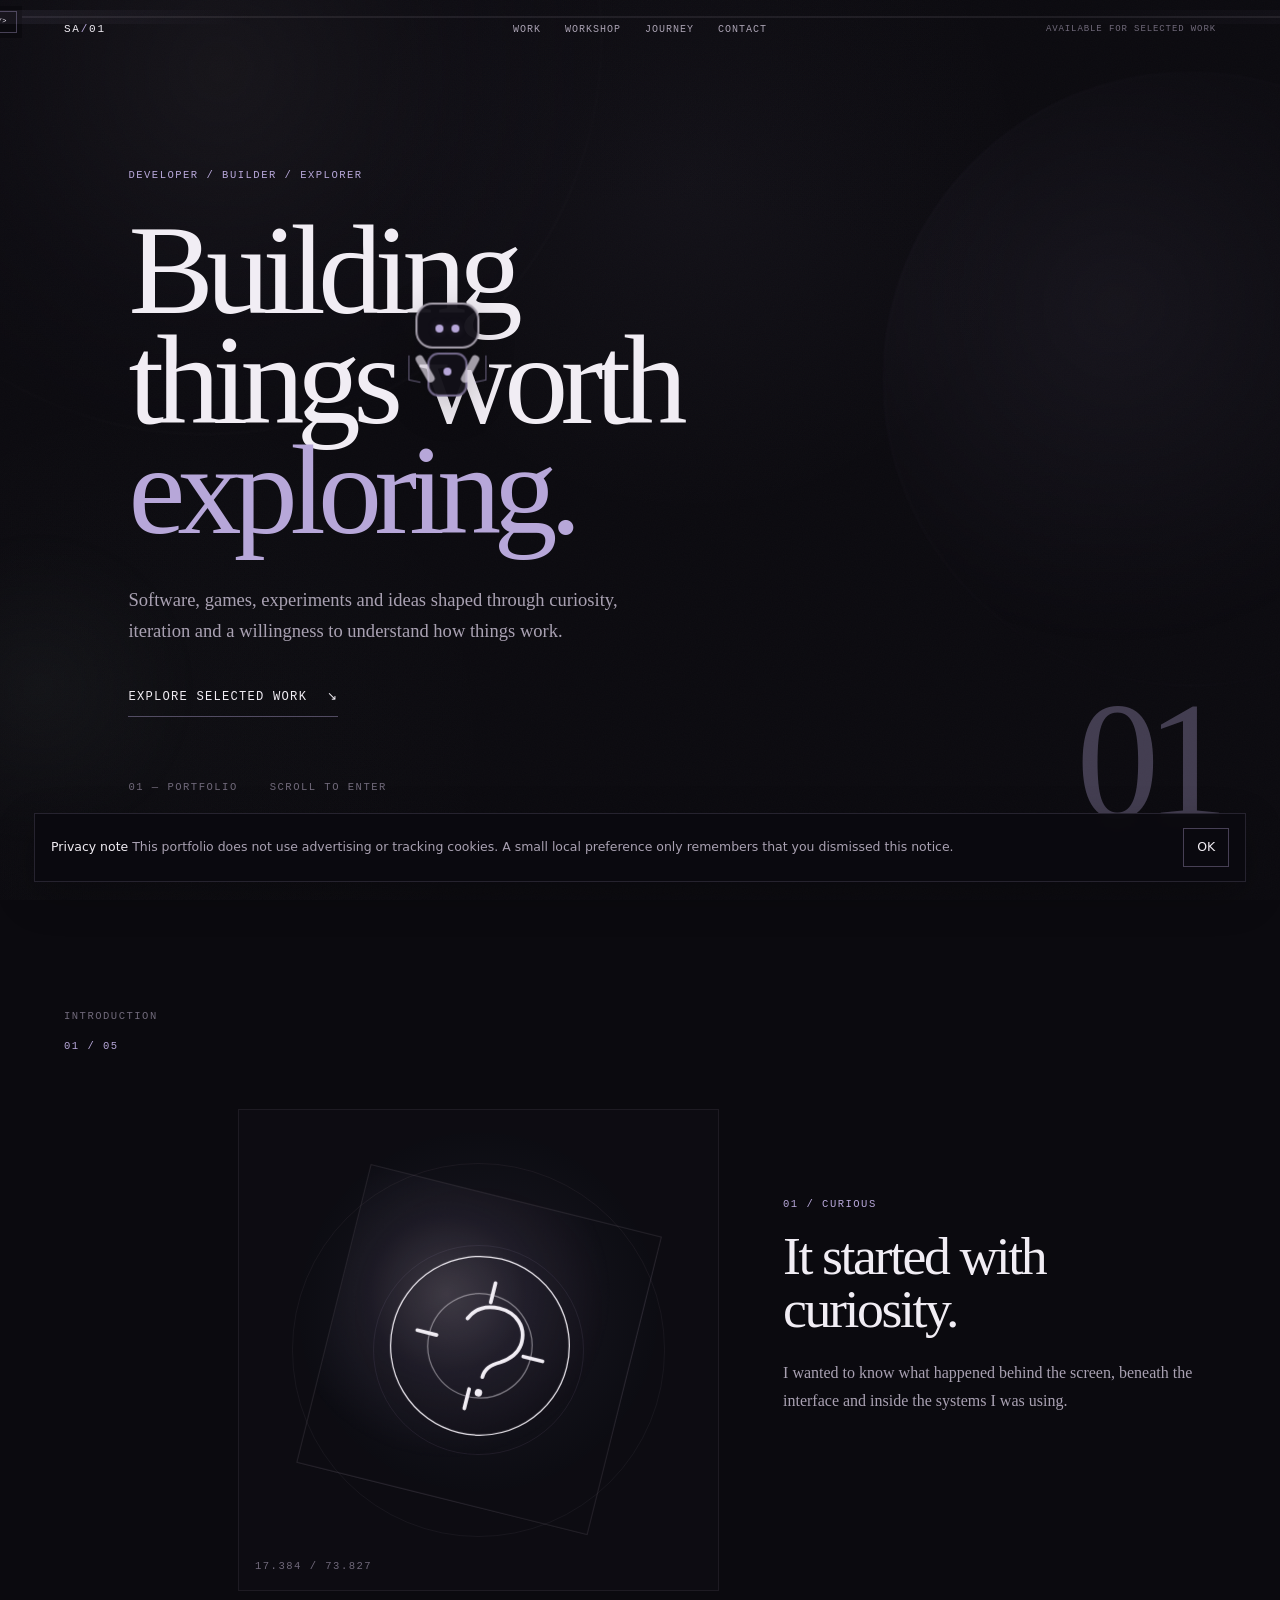
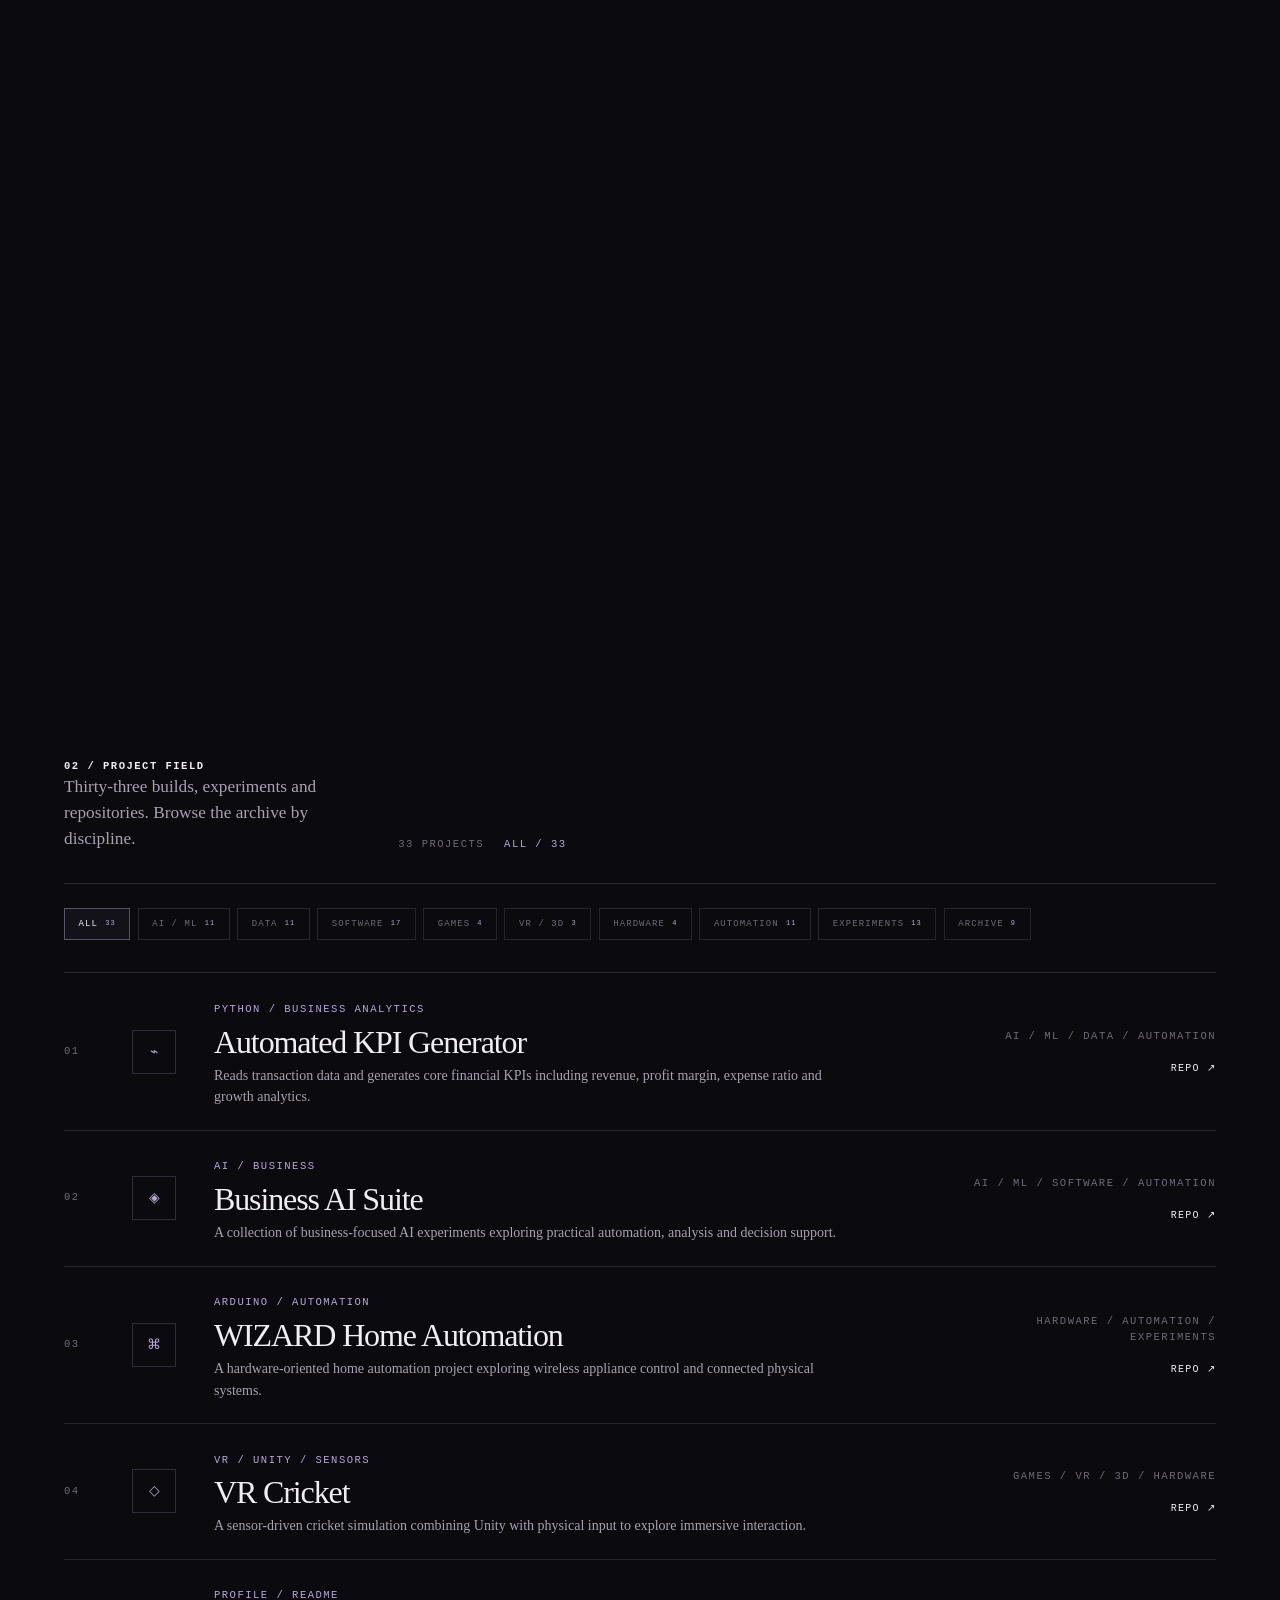
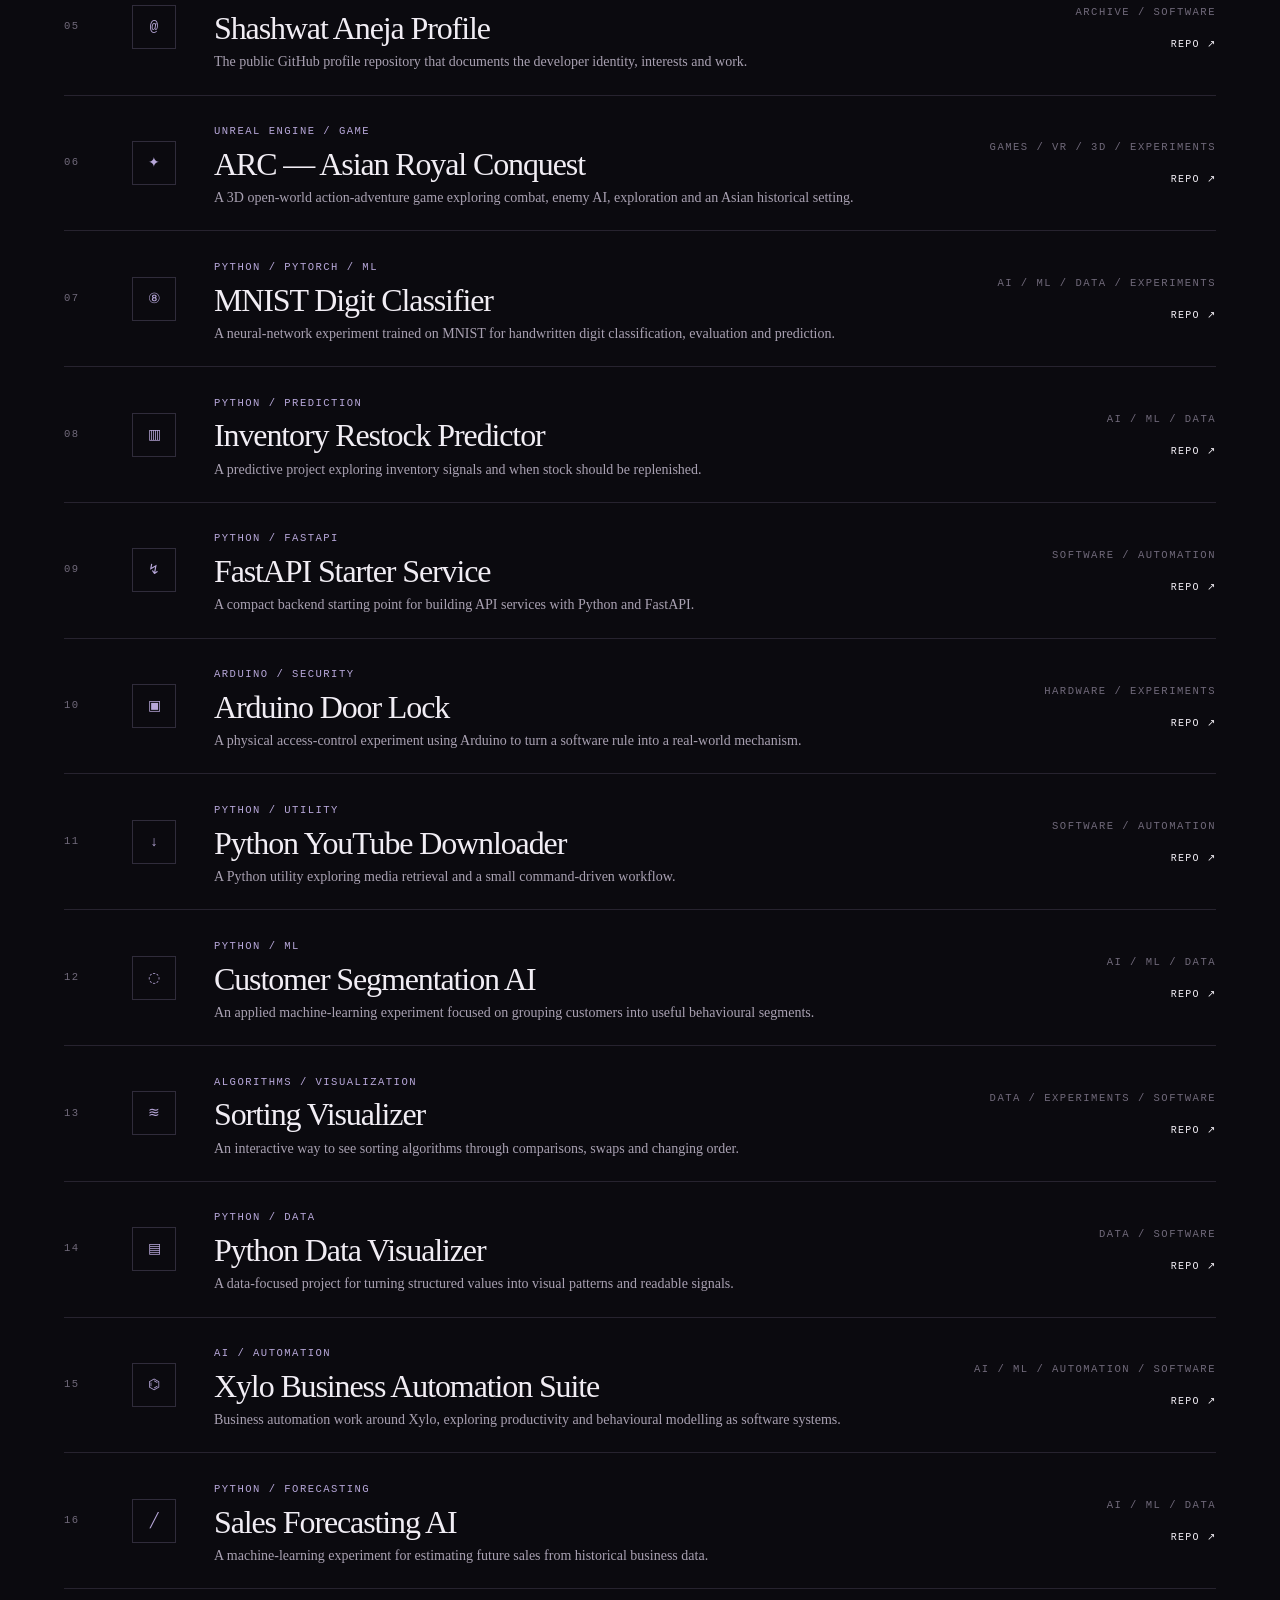
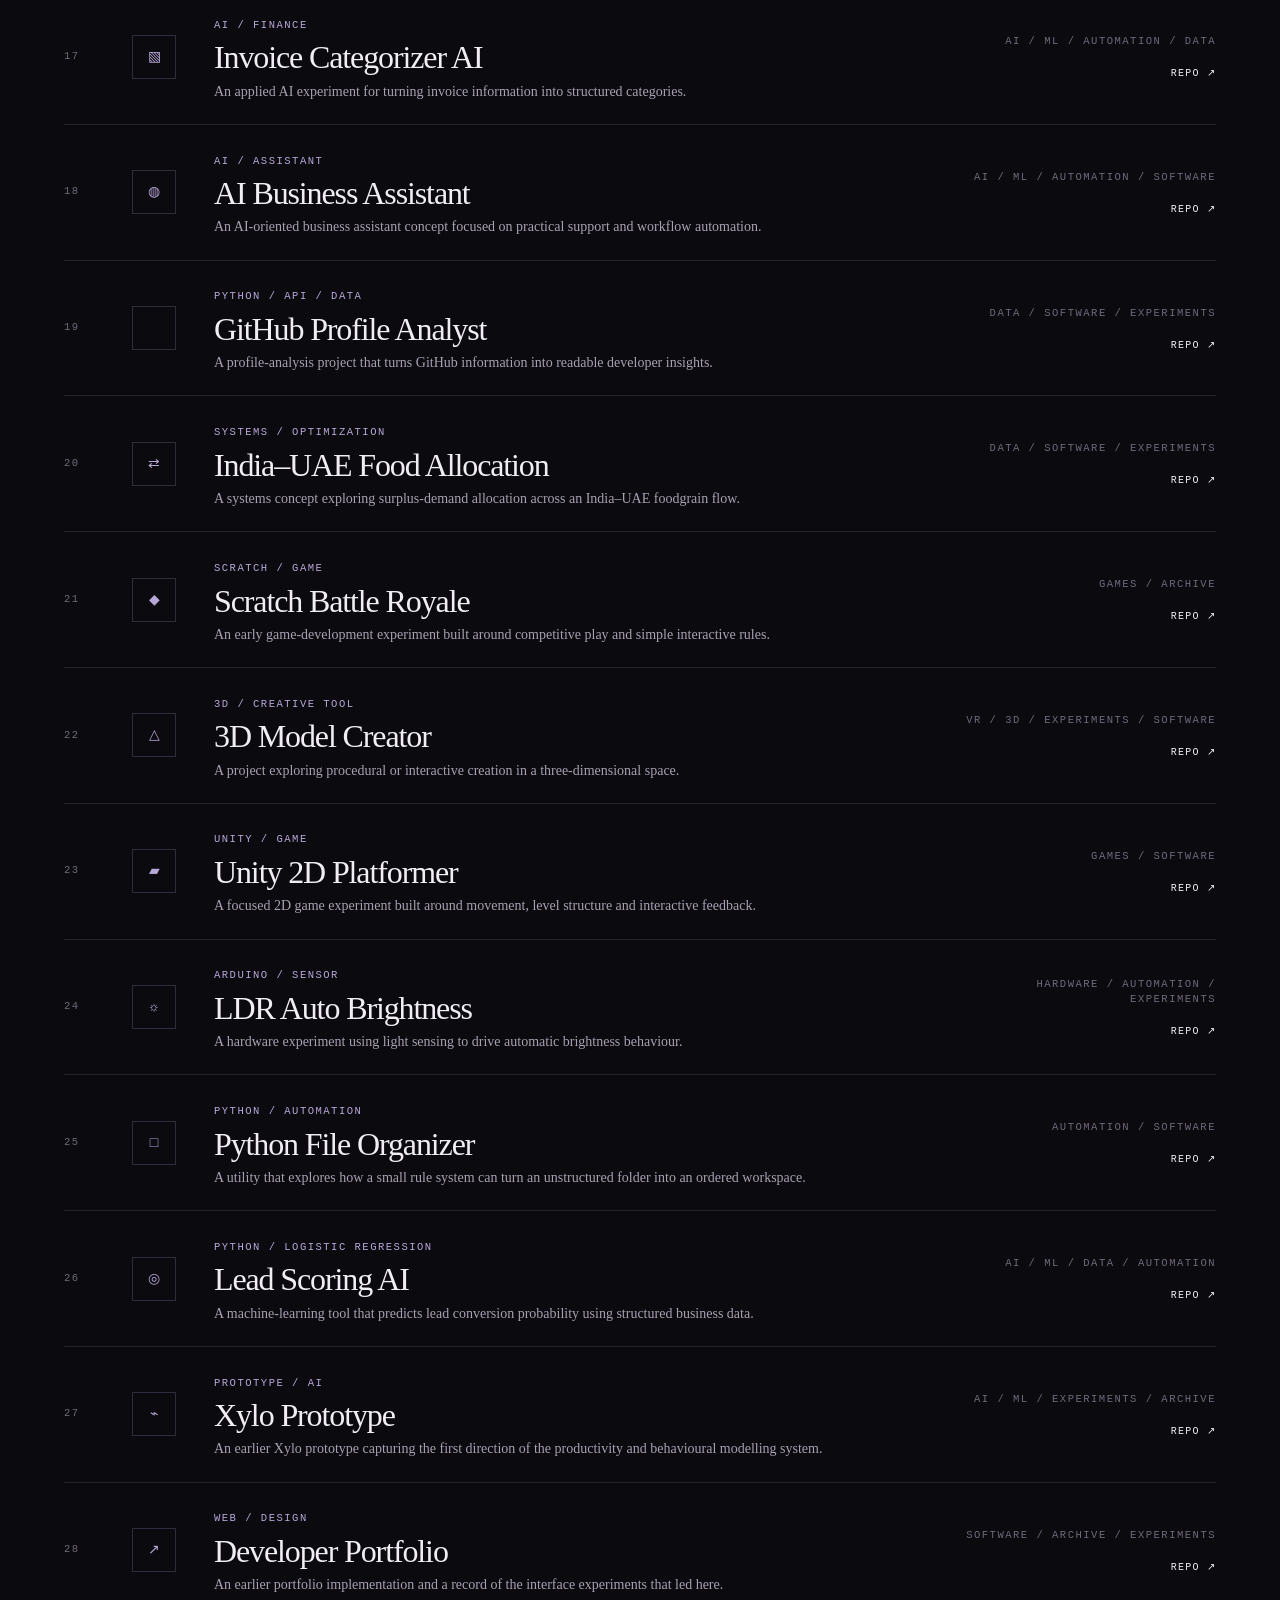
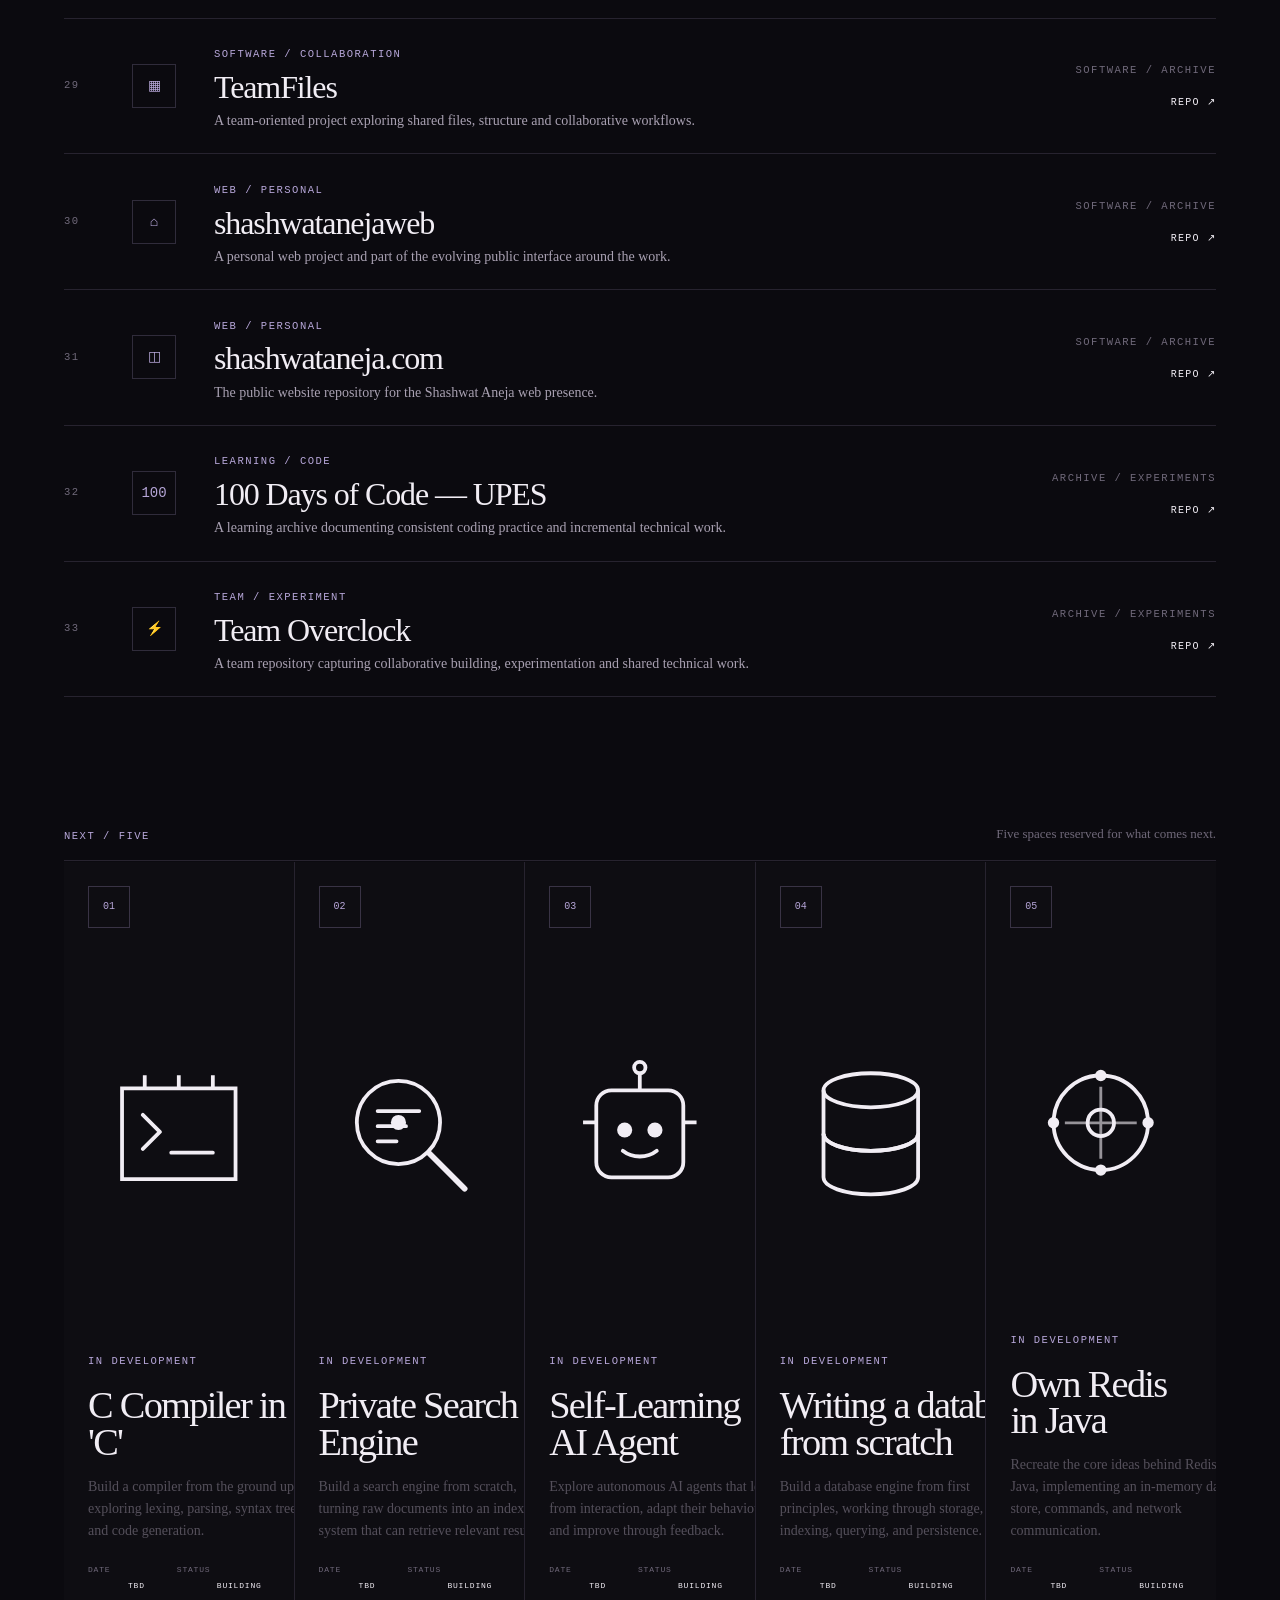
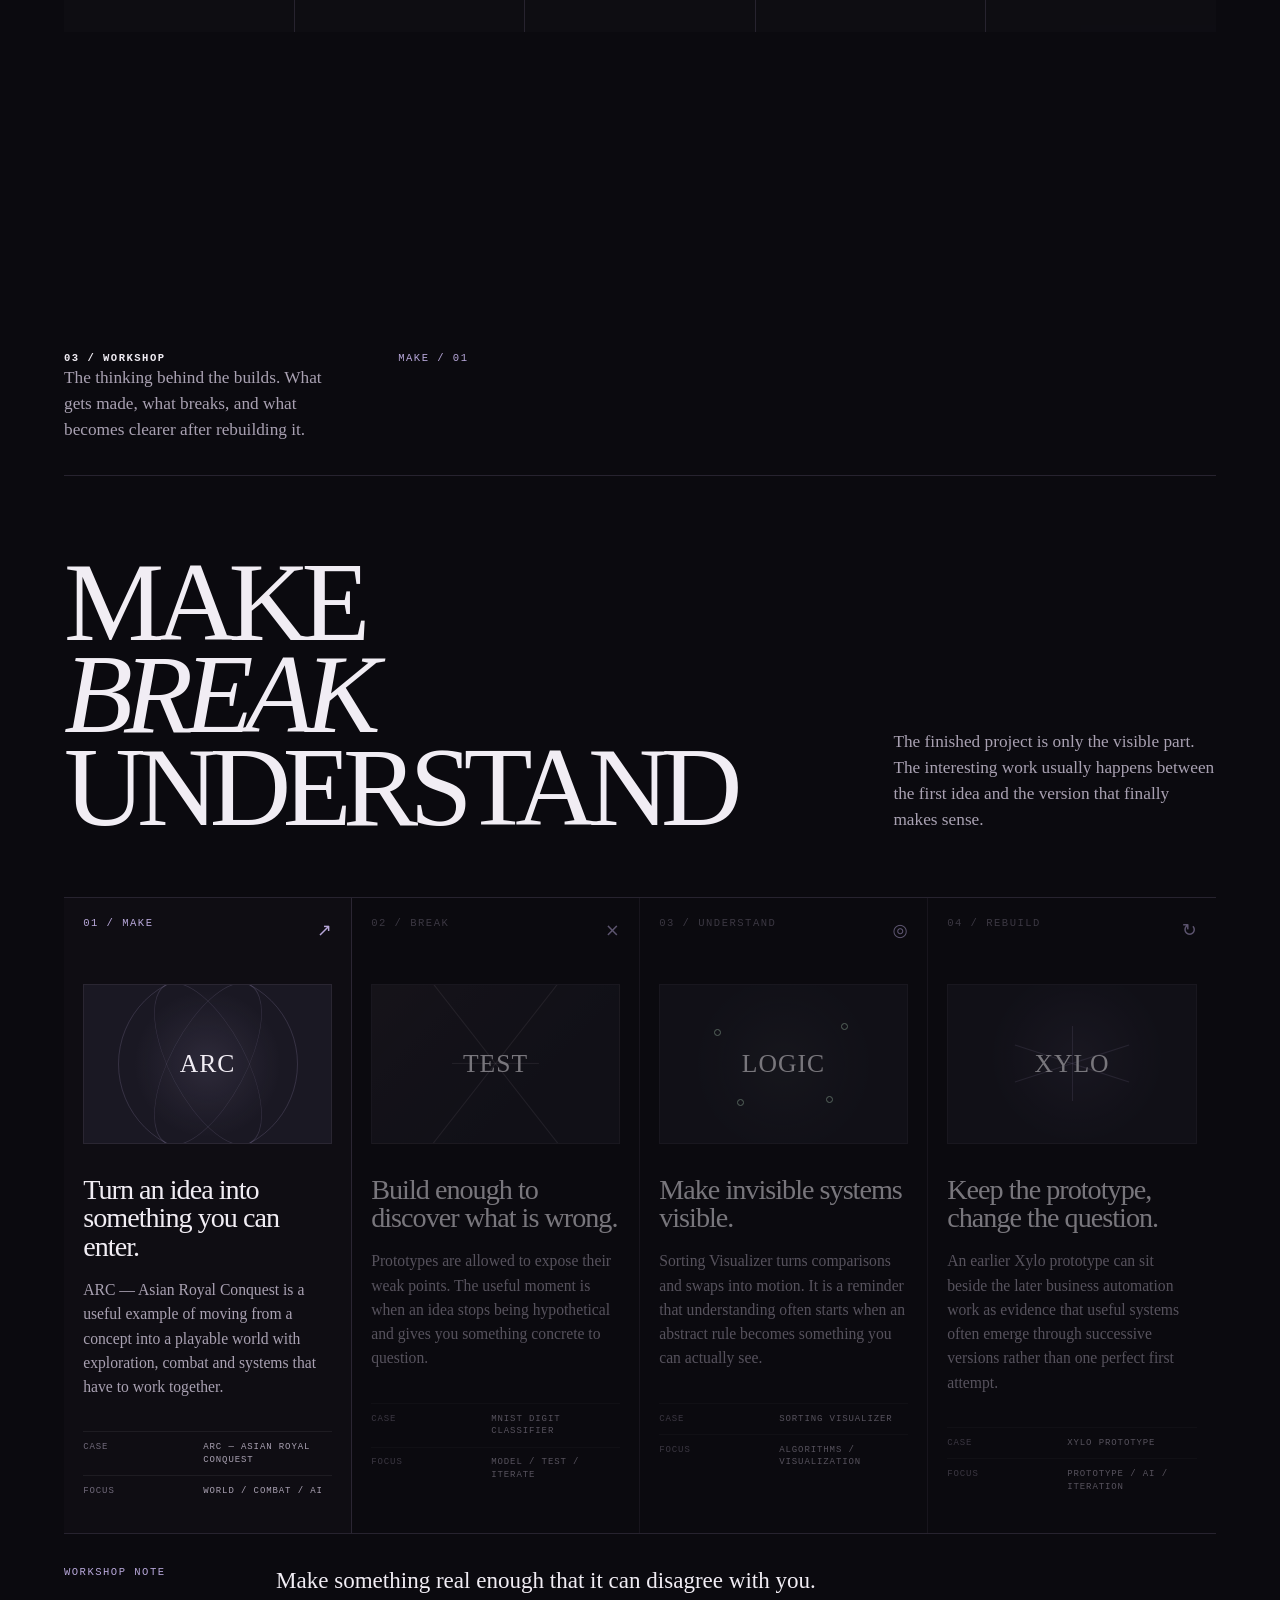
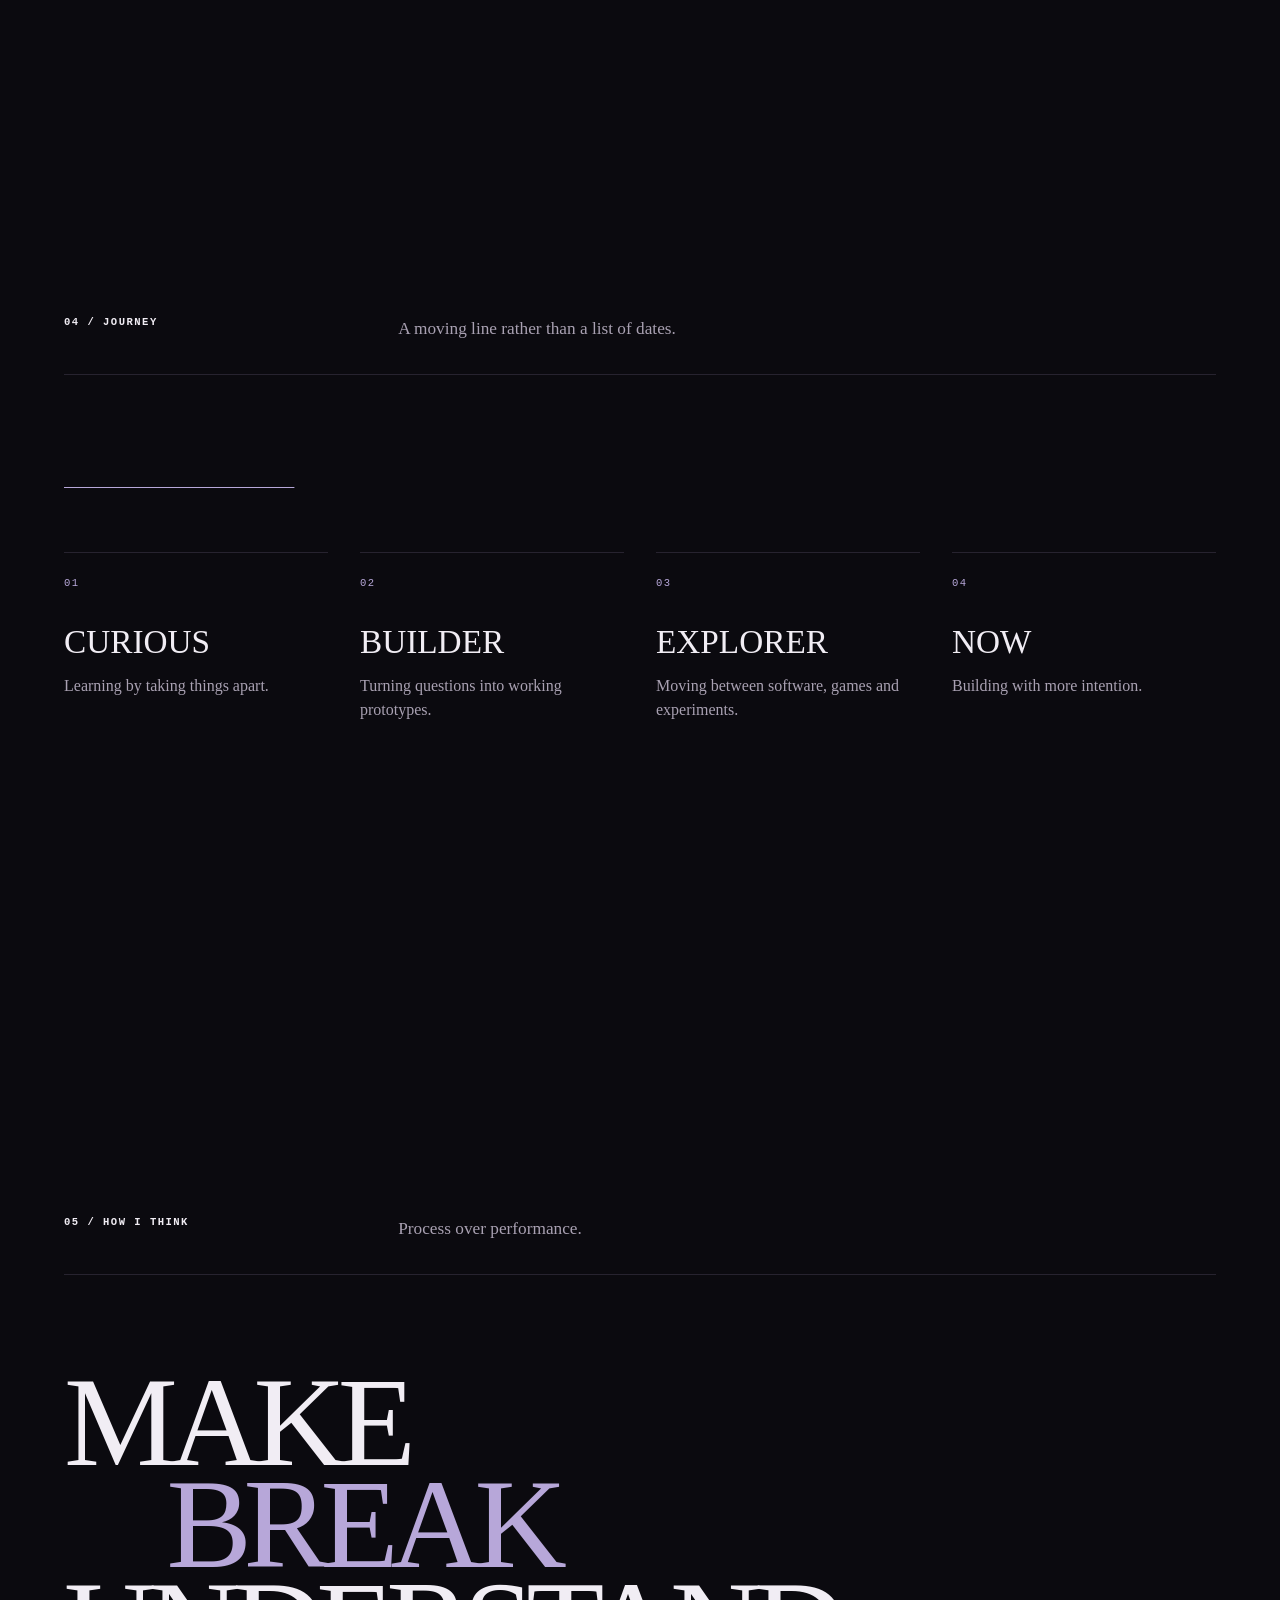
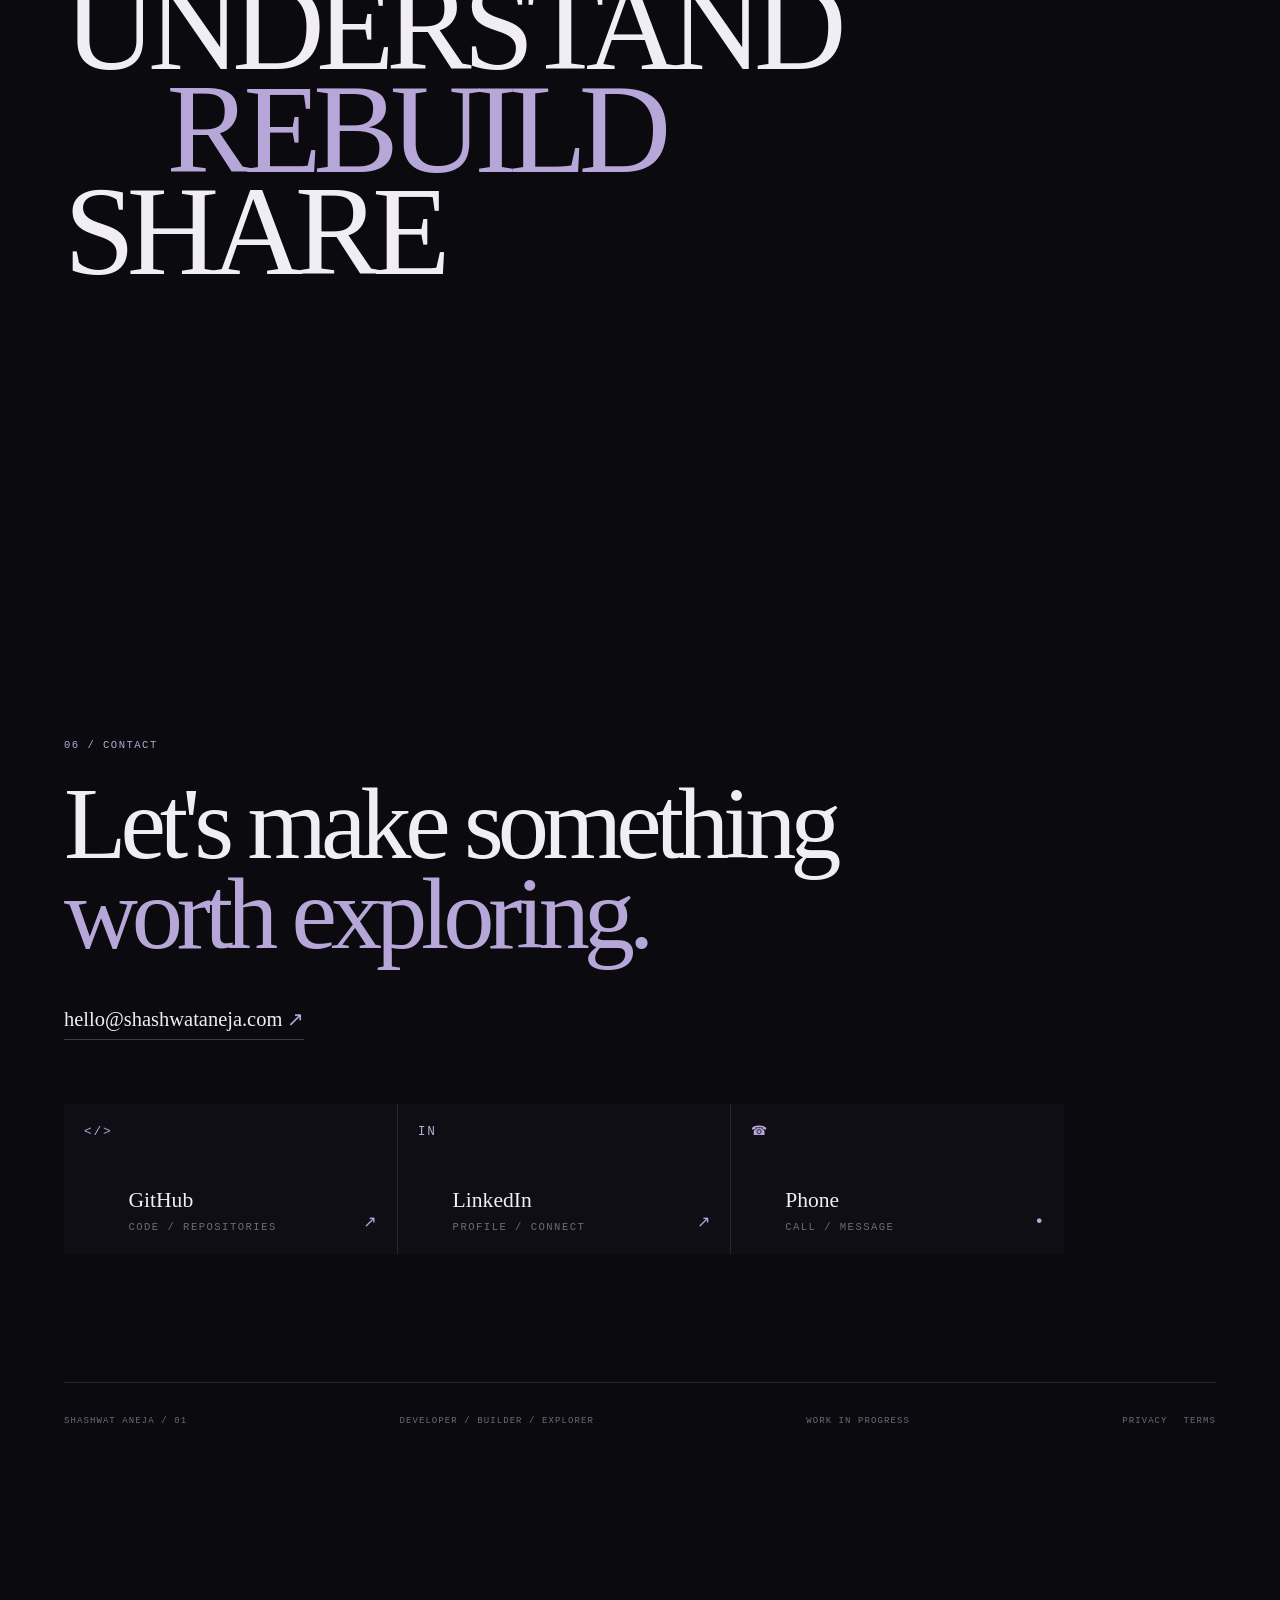
==== index.html @ 20c8b78c "Fix formatting in project preview section" ====
<!doctype html>
<html lang="en">
<head>
  <meta charset="utf-8">
  <meta name="viewport" content="width=device-width, initial-scale=1">
  <meta name="description" content="Shashwat Aneja is a developer, programmer and game developer building software, games, experiments and ideas shaped through curiosity, iteration and exploration.">
  <meta name="author" content="Shashwat Aneja">
  <meta name="robots" content="index,follow,max-image-preview:large,max-snippet:-1,max-video-preview:-1">
  <meta name="theme-color" content="#0B0A0F">
  <meta name="color-scheme" content="dark">
  <link rel="canonical" href="https://shashwataneja.com/">
  <meta property="og:type" content="website">
  <meta property="og:site_name" content="Shashwat Aneja">
  <meta property="og:title" content="Shashwat Aneja | Developer, Programmer &amp; Game Developer">
  <meta property="og:description" content="Shashwat Aneja is a developer, programmer and game developer building software, games, experiments and ideas shaped through curiosity, iteration and exploration.">
  <meta property="og:url" content="https://shashwataneja.com/">
  <meta property="og:image" content="https://shashwataneja.com/assets/og/shashwat-aneja-portfolio.png">
  <meta property="og:image:alt" content="Shashwat Aneja portfolio">
  <meta name="twitter:card" content="summary_large_image">
  <meta name="twitter:title" content="Shashwat Aneja | Developer, Programmer &amp; Game Developer">
  <meta name="twitter:description" content="Shashwat Aneja is a developer, programmer and game developer building software, games, experiments and ideas shaped through curiosity, iteration and exploration.">
  <meta name="twitter:image" content="https://shashwataneja.com/assets/og/shashwat-aneja-portfolio.png">
  <title>Shashwat Aneja | Developer, Programmer &amp; Game Developer</title>
  <link rel="icon" href="assets/icons/favicon.svg" type="image/svg+xml">
  <link rel="icon" href="assets/icons/favicon-32.png" sizes="32x32" type="image/png">
  <link rel="manifest" href="assets/icons/site.webmanifest">
  <link rel="apple-touch-icon" href="assets/icons/apple-touch-icon.png">
  <link rel="me" href="https://github.com/Shashwat-Aneja">
  <script type="application/ld+json">
  {
    "@context":"https://schema.org",
    "@graph":[
      {
        "@type":"Person",
        "@id":"https://shashwataneja.com/#person",
        "name":"Shashwat Aneja",
        "url":"https://shashwataneja.com/",
        "jobTitle":"Developer / Programmer / Game Developer",
        "description":"Developer, programmer and game developer building software, games, experiments and ideas shaped through curiosity, iteration and exploration.",
        "sameAs":["https://github.com/Shashwat-Aneja"],
        "knowsAbout":["software development","programming","game development"]
      },
      {
        "@type":"WebSite",
        "@id":"https://shashwataneja.com/#website",
        "url":"https://shashwataneja.com/",
        "name":"Shashwat Aneja",
        "description":"Personal portfolio of Shashwat Aneja, developer, programmer and game developer.",
        "publisher":{"@id":"https://shashwataneja.com/#person"}
      },
      {
        "@type":"ProfilePage",
        "@id":"https://shashwataneja.com/#profile",
        "url":"https://shashwataneja.com/",
        "name":"Shashwat Aneja | Developer, Programmer & Game Developer",
        "isPartOf":{"@id":"https://shashwataneja.com/#website"},
        "mainEntity":{"@id":"https://shashwataneja.com/#person"}
      }
    ]
  }
  </script>
  <link rel="stylesheet" href="css/variables.css">
  <link rel="stylesheet" href="css/reset.css">
  <link rel="stylesheet" href="css/global.css">
  <link rel="stylesheet" href="css/navigation.css">
  <link rel="stylesheet" href="css/hero.css">
  <link rel="stylesheet" href="css/introduction.css">
  <link rel="stylesheet" href="css/work.css">
  <link rel="stylesheet" href="css/workshop.css">
  <link rel="stylesheet" href="css/responsive.css">
</head>
<body>
<a class="skip-link" href="#main-content">Skip to main content</a>
<div class="site-loader" data-site-loader role="status" aria-live="polite"><span class="site-loader__mark mono">SA / 01</span><span class="site-loader__text mono">ENTERING</span></div>
<div class="privacy-notice" data-privacy-notice role="dialog" aria-label="Privacy notice"><span><strong>Privacy note</strong> This portfolio does not use advertising or tracking cookies. A small local preference only remembers that you dismissed this notice.</span><button type="button" data-privacy-dismiss aria-label="Dismiss privacy notice">OK</button></div>
<script>
  (() => {
    const p = new URLSearchParams(location.search).get("capture");
    if (p !== null) {
      window.addEventListener("load", () => {
        setTimeout(() => window.scrollTo(0, document.documentElement.scrollHeight * Number(p)), 250);
      }, { once: true });
    }
  })();
</script>
  <div class="site-environment" aria-hidden="true">
    <div class="environment-field environment-field--one"></div>
    <div class="environment-field environment-field--two"></div>
    <div class="environment-field environment-field--three"></div>
    <div class="environment-vignette"></div>
    <div class="grain"></div>
  </div>

  <header class="site-nav" data-nav>
    <a class="wordmark" href="#top" aria-label="Shashwat Aneja home">SA<span>/</span>01</a>
    <nav aria-label="Primary">
      <a href="#work">Work</a>
      <a href="#workshop">Workshop</a>
      <a href="#journey">Journey</a>
      <a href="#contact">Contact</a>
    </nav>
    <span class="nav-status">Available for selected work</span>
  </header>

  <a class="mobile-sticky-cta" href="#work">Explore work <span aria-hidden="true">↘</span></a>
  <div class="scroll-codebar" data-scroll-codebar role="progressbar" aria-label="Page progress" aria-valuemin="0" aria-valuemax="100" aria-valuenow="0"><div class="scroll-codebar__track"><span class="scroll-codebar__fill"></span><span class="scroll-codebar__code mono">&lt;/&gt;</span></div></div>
  <div class="custom-cursor" data-cursor aria-hidden="true"><span></span><small class="mono">EXPLORE</small></div>
  <div class="guide-robot" data-guide-robot aria-hidden="true">
  <div class="guide-robot__antenna"></div>
  <div class="guide-robot__head"><span class="guide-robot__eye"></span><span class="guide-robot__eye"></span></div>
  <div class="guide-robot__neck"></div>
  <div class="guide-robot__body"><span class="guide-robot__panel"></span><span class="guide-robot__indicator"></span></div>
  <div class="guide-robot__arm guide-robot__arm--left"></div><div class="guide-robot__arm guide-robot__arm--right"></div>
  <div class="guide-robot__hand guide-robot__hand--left"></div><div class="guide-robot__hand guide-robot__hand--right"></div>
  <div class="guide-robot__leg guide-robot__leg--left"></div><div class="guide-robot__leg guide-robot__leg--right"></div>
  <div class="guide-robot__foot guide-robot__foot--left"></div><div class="guide-robot__foot guide-robot__foot--right"></div>
  <div class="guide-robot__signal"></div><span class="guide-robot__label mono" data-guide-label>FOLLOWING</span>
</div>
  <main id="main-content" tabindex="-1">
    <section class="hero" data-scroll-section>
      <div class="hero-inner">
        <div class="hero-kicker mono">DEVELOPER / BUILDER / EXPLORER</div>
        <h1 class="hero-title">
          <span>Building</span>
          <span>things worth</span>
          <span class="hero-title-accent">exploring.</span>
        </h1>
        <p class="hero-copy">
          Software, games, experiments and ideas shaped through curiosity,
          iteration and a willingness to understand how things work.
        </p>
        <a class="hero-cta" href="#work"><span>Explore selected work</span><span aria-hidden="true">↘</span></a>
        <div class="hero-meta mono">
          <span>01 — PORTFOLIO</span>
          <span>SCROLL TO ENTER</span>
        </div>
      </div>
      <div class="hero-mark" aria-hidden="true">01</div>
    </section>

    <section class="introduction" id="introduction" data-scroll-section>
      <div class="intro-track">
        <div class="intro-stage">
          <div class="intro-grid">
            <div class="intro-rail">
              <span class="mono">INTRODUCTION</span>
              <span class="intro-index mono" data-intro-index>01 / 05</span>
            </div>

            <div class="intro-visual" aria-hidden="true">
              <div class="visual-frame">
                <div class="visual-image visual-image--one">
                  <div class="placeholder-art art-one">
  <svg viewBox="0 0 240 240" aria-hidden="true">
    <circle cx="120" cy="120" r="72" fill="none" stroke="currentColor" stroke-width="1"/>
    <circle cx="120" cy="120" r="42" fill="none" stroke="currentColor" stroke-width="1" opacity=".45"/>
    <path d="M120 68v16" stroke="currentColor" stroke-width="3" stroke-linecap="round"/>
    <path d="M120 156v16" stroke="currentColor" stroke-width="3" stroke-linecap="round"/>
    <path d="M68 120h16" stroke="currentColor" stroke-width="3" stroke-linecap="round"/>
    <path d="M156 120h16" stroke="currentColor" stroke-width="3" stroke-linecap="round"/>
    <path d="M105 101c4-9 12-14 23-14 14 0 24 9 24 22 0 9-5 15-13 20-7 4-11 8-11 15" fill="none" stroke="currentColor" stroke-width="3" stroke-linecap="round"/>
    <circle cx="128" cy="157" r="3" fill="currentColor"/>
  </svg>
</div>
                </div>
                <div class="visual-image visual-image--two">
                  <div class="placeholder-art art-two">
  <svg viewBox="0 0 240 240" aria-hidden="true">
    <rect x="52" y="58" width="136" height="94" rx="4" fill="none" stroke="currentColor" stroke-width="1.5"/>
    <path d="M72 82h42M72 98h68M72 114h34" stroke="currentColor" stroke-width="2" stroke-linecap="round"/>
    <path d="M101 178h38M120 152v26" stroke="currentColor" stroke-width="2"/>
    <path d="M86 178h68" stroke="currentColor" stroke-width="2"/>
    <path d="M156 90l13 13-13 13" fill="none" stroke="currentColor" stroke-width="2"/>
    <path d="M169 103h-22" stroke="currentColor" stroke-width="2"/>
  </svg>
</div>
                </div>
                <div class="visual-image visual-image--three">
                  <div class="placeholder-art art-three">
  <svg viewBox="0 0 240 240" aria-hidden="true">
    <rect x="82" y="78" width="76" height="58" rx="5" fill="none" stroke="currentColor" stroke-width="1.5"/>
    <circle cx="101" cy="98" r="5" fill="none" stroke="currentColor" stroke-width="2"/>
    <circle cx="139" cy="116" r="5" fill="none" stroke="currentColor" stroke-width="2"/>
    <path d="M101 103v24M139 121v15M106 98h28M144 116h28" fill="none" stroke="currentColor" stroke-width="2"/>
    <path d="M172 116c18 0 18 28 0 28h-14" fill="none" stroke="currentColor" stroke-width="2"/>
    <path d="M82 108H61c-12 0-12 20 0 20h21" fill="none" stroke="currentColor" stroke-width="2"/>
    <circle cx="56" cy="118" r="4" fill="currentColor"/>
    <circle cx="176" cy="144" r="4" fill="currentColor"/>
  </svg>
</div>
                </div>
                <div class="visual-image visual-image--four">
                  <div class="placeholder-art art-four">
  <svg viewBox="0 0 240 240" aria-hidden="true">
    <rect x="38" y="92" width="42" height="34" rx="3" fill="none" stroke="currentColor" stroke-width="1.5"/>
    <rect x="99" y="92" width="42" height="34" rx="3" fill="none" stroke="currentColor" stroke-width="1.5"/>
    <rect x="160" y="92" width="42" height="34" rx="3" fill="none" stroke="currentColor" stroke-width="1.5"/>

    <path d="M80 109h19" stroke="currentColor" stroke-width="2"/>
    <path d="M141 109h19" stroke="currentColor" stroke-width="2"/>

    <path d="M91 104l8 5-8 5" fill="none" stroke="currentColor" stroke-width="2"/>
    <path d="M152 104l8 5-8 5" fill="none" stroke="currentColor" stroke-width="2"/>

    <circle cx="120" cy="58" r="17" fill="none" stroke="currentColor" stroke-width="1.5"/>
    <path d="M120 75v17" stroke="currentColor" stroke-width="2"/>
    <path d="M105 53c6-7 17-9 26-3" fill="none" stroke="currentColor" stroke-width="2"/>
  </svg>
</div>
                </div>
                <div class="visual-image visual-image--five">
                  <div class="placeholder-art art-five">
  <svg viewBox="0 0 280 180" aria-hidden="true">
    <circle cx="140" cy="90" r="14" fill="none" stroke="currentColor" stroke-width="2"/>

    <circle cx="55" cy="45" r="8" fill="none" stroke="currentColor" stroke-width="1.5"/>
    <circle cx="225" cy="45" r="8" fill="none" stroke="currentColor" stroke-width="1.5"/>
    <circle cx="55" cy="135" r="8" fill="none" stroke="currentColor" stroke-width="1.5"/>
    <circle cx="225" cy="135" r="8" fill="none" stroke="currentColor" stroke-width="1.5"/>

    <path d="M63 48l65 35M217 48l-65 35M63 132l65-35M217 132l-65-35"
      fill="none"
      stroke="currentColor"
      stroke-width="1.5"/>

    <circle cx="140" cy="90" r="4" fill="currentColor"/>
  </svg>
</div>
                </div>
                <span class="visual-coordinate mono">17.384 / 73.827</span>
              </div>
            </div>

            <div class="intro-copy">
              <div class="intro-scenes">
                <article class="intro-scene scene-one">
                  <span class="scene-label mono">01 / CURIOUS</span>
                  <h2>It started with curiosity.</h2>
                  <p>I wanted to know what happened behind the screen, beneath the interface and inside the systems I was using.</p>
                </article>
                <article class="intro-scene scene-two">
                  <span class="scene-label mono">02 / BUILDER</span>
                  <h2>Then curiosity became something I could build.</h2>
                  <p>Small experiments became programs, games and ideas that existed because I decided to make them real.</p>
                </article>
                <article class="intro-scene scene-three">
                  <span class="scene-label mono">03 / EXPERIMENTER</span>
                  <h2>I started building simply to see what would happen.</h2>
                  <p>Some things worked. Most things changed. The useful part was always the iteration in between.</p>
                </article>
                <article class="intro-scene scene-four">
                  <span class="scene-label mono">04 / THINKER</span>
                  <h2>Eventually, building wasn't enough.</h2>
                  <p>I wanted to understand why things worked, where they failed and how the pieces connected.</p>
                </article>
                <article class="intro-scene scene-five">
                  <span class="scene-label mono">05 / NOW</span>
                  <h2>I build. I experiment. I learn. I keep going.</h2>
                  <p>That is the thread running through the work that follows.</p>
                </article>
              </div>
            </div>
          </div>
          <div class="intro-progress" aria-hidden="true"><span></span></div>
        </div>
      </div>
    </section>

    <section class="work-section" id="work" data-scroll-section>
      <div class="section-heading work-heading">
        <div>
          <h2 class="mono">02 / PROJECT FIELD</h2>
          <p>Thirty-three builds, experiments and repositories. Browse the archive by discipline.</p>
        </div>
        <div class="work-counter mono"><span data-project-count>33 PROJECTS</span><span data-project-active>ALL / 33</span></div>
      </div>
      <div class="work-controls" data-project-controls aria-label="Project categories"></div>
      <div class="project-catalogue" data-project-list></div>
      <div class="project-next">
        <div class="project-next__head"><span class="mono">NEXT / FIVE</span><p>Five spaces reserved for what comes next.</p></div>
        <div class="project-strip" data-project-strip>
          
          <article class="project-preview is-placeholder"><div class="project-preview__icon">01</div><div class="project-icon project-icon--compiler" aria-hidden="true">
  <svg viewBox="0 0 96 96">
    <path d="M18 24h60v48H18z"
      fill="none" stroke="currentColor" stroke-width="2"/>
    <path d="M29 38l9 9-9 9"
      fill="none" stroke="currentColor" stroke-width="2"
      stroke-linecap="round" stroke-linejoin="round"/>
    <path d="M44 58h22"
      stroke="currentColor" stroke-width="2"
      stroke-linecap="round"/>
    <path d="M30 17v7M48 17v7M66 17v7"
      stroke="currentColor" stroke-width="2"/>
  </svg>
</div>
            <div class="project-preview__body"><span class="mono">IN DEVELOPMENT</span><h3>C Compiler in<br> 'C'</h3><p>Build a compiler from the ground up in C, exploring lexing, parsing, syntax trees, and code generation.</p><dl><div><dt>DATE</dt><dd>TBD</dd></div><div><dt>STATUS</dt><dd>BUILDING</dd></div></dl></div></article>
          
          
          
          
            <article class="project-preview is-placeholder"><div class="project-preview__icon">02</div><div class="project-icon project-icon--search" aria-hidden="true">
  <svg viewBox="0 0 96 96">
    <circle cx="42" cy="42" r="22"
      fill="none" stroke="currentColor" stroke-width="2"/>
    <path d="M58 58l19 19"
      stroke="currentColor" stroke-width="3"
      stroke-linecap="round"/>
    <path d="M31 36h22M31 44h15M31 52h10"
      stroke="currentColor" stroke-width="2"
      stroke-linecap="round"/>
    <circle cx="42" cy="42" r="4"
      fill="currentColor"/>
  </svg>
</div>
              <div class="project-preview__body"><span class="mono">IN DEVELOPMENT</span><h3>Private Search<br> Engine</h3><p>Build a search engine from scratch, turning raw documents into an indexed system that can retrieve relevant results.</p><dl><div><dt>DATE</dt><dd>TBD</dd></div><div><dt>STATUS</dt><dd>BUILDING</dd></div></dl></div></article>
          
          
          
          
            <article class="project-preview is-placeholder"><div class="project-preview__icon">03</div><div class="project-icon project-icon--agent" aria-hidden="true">
  <svg viewBox="0 0 96 96">
    <rect x="25" y="25" width="46" height="46" rx="8"
      fill="none" stroke="currentColor" stroke-width="2"/>
    <circle cx="40" cy="46" r="4" fill="currentColor"/>
    <circle cx="56" cy="46" r="4" fill="currentColor"/>
    <path d="M39 57c5 4 13 4 18 0"
      fill="none" stroke="currentColor" stroke-width="2"
      stroke-linecap="round"/>
    <path d="M48 25V16"
      stroke="currentColor" stroke-width="2"/>
    <circle cx="48" cy="13" r="3"
      fill="none" stroke="currentColor" stroke-width="2"/>
    <path d="M18 42h7M71 42h7"
      stroke="currentColor" stroke-width="2"/>
  </svg>
</div>
              <div class="project-preview__body"><span class="mono">IN DEVELOPMENT</span><h3>Self-Learning <br>AI Agent</h3><p>Explore autonomous AI agents that learn from interaction, adapt their behaviour, and improve through feedback.</p><dl><div><dt>DATE</dt><dd>TBD</dd></div><div><dt>STATUS</dt><dd>BUILDING</dd></div></dl></div></article>
          
          
          
            
            <article class="project-preview is-placeholder"><div class="project-preview__icon">04</div><div class="project-icon project-icon--database" aria-hidden="true">
  <svg viewBox="0 0 96 96">
    <ellipse cx="48" cy="25" rx="25" ry="9"
      fill="none" stroke="currentColor" stroke-width="2"/>
    <path d="M23 25v23c0 5 11 9 25 9s25-4 25-9V25"
      fill="none" stroke="currentColor" stroke-width="2"/>
    <path d="M23 48c0 5 11 9 25 9s25-4 25-9"
      fill="none" stroke="currentColor" stroke-width="2"/>
    <path d="M23 48v23c0 5 11 9 25 9s25-4 25-9V48"
      fill="none" stroke="currentColor" stroke-width="2"/>
  </svg>
</div>
              <div class="project-preview__body"><span class="mono">IN DEVELOPMENT</span><h3>Writing a database <br>from scratch</h3><p>Build a database engine from first principles, working through storage, indexing, querying, and persistence.</p><dl><div><dt>DATE</dt><dd>TBD</dd></div><div><dt>STATUS</dt><dd>BUILDING</dd></div></dl></div></article>
          
          
          
          
            <article class="project-preview is-placeholder"><div class="project-preview__icon">05</div><div class="project-icon project-icon--redis" aria-hidden="true">
  <svg viewBox="0 0 96 96">
    <circle cx="48" cy="48" r="25"
      fill="none" stroke="currentColor" stroke-width="2"/>
    <path d="M48 29v38M29 48h38"
      stroke="currentColor" stroke-width="1.5"
      opacity=".6"/>
    <circle cx="48" cy="48" r="7"
      fill="none" stroke="currentColor" stroke-width="2"/>
    <circle cx="48" cy="23" r="3" fill="currentColor"/>
    <circle cx="73" cy="48" r="3" fill="currentColor"/>
    <circle cx="48" cy="73" r="3" fill="currentColor"/>
    <circle cx="23" cy="48" r="3" fill="currentColor"/>
  </svg>
</div>
              <div class="project-preview__body"><span class="mono">IN DEVELOPMENT</span><h3>Own Redis<br> in Java</h3><p>Recreate the core ideas behind Redis in Java, implementing an in-memory data store, commands, and network communication.</p><dl><div><dt>DATE</dt><dd>TBD</dd></div><div><dt>STATUS</dt><dd>BUILDING</dd></div></dl></div></article>
        </div>
      </div>
    </section>

    <section class="workshop-section" id="workshop" data-scroll-section>
      <div class="section-heading workshop-heading">
        <div>
          <h2 class="mono">03 / WORKSHOP</h2>
          <p>The thinking behind the builds. What gets made, what breaks, and what becomes clearer after rebuilding it.</p>
        </div>
        <span class="workshop-index mono" data-workshop-index>MAKE / 01</span>
      </div>

      <div class="workshop-intro">
        <div class="workshop-word" aria-hidden="true">MAKE <br><em>BREAK </em><br>UNDERSTAND</div>
        <p class="workshop-intro__copy">The finished project is only the visible part. The interesting work usually happens between the first idea and the version that finally makes sense.</p>
      </div>

      <div class="workshop-stations" data-workshop-stations>
        <article class="workshop-station is-active" data-workshop-station="make">
          <div class="workshop-station__top"><span class="mono">01 / MAKE</span><span class="workshop-marker">↗</span></div>
          <div class="workshop-station__visual workshop-station__visual--make" aria-hidden="true"><span>ARC</span><i></i><i></i><i></i></div>
          <div class="workshop-station__body">
            <h3>Turn an idea into something you can enter.</h3>
            <p>ARC — Asian Royal Conquest is a useful example of moving from a concept into a playable world with exploration, combat and systems that have to work together.</p>
            <dl><div><dt>CASE</dt><dd>ARC — ASIAN ROYAL CONQUEST</dd></div><div><dt>FOCUS</dt><dd>WORLD / COMBAT / AI</dd></div></dl>
          </div>
        </article>

        <article class="workshop-station" data-workshop-station="break">
          <div class="workshop-station__top"><span class="mono">02 / BREAK</span><span class="workshop-marker">×</span></div>
          <div class="workshop-station__visual workshop-station__visual--break" aria-hidden="true"><span>TEST</span><b></b><b></b><b></b></div>
          <div class="workshop-station__body">
            <h3>Build enough to discover what is wrong.</h3>
            <p>Prototypes are allowed to expose their weak points. The useful moment is when an idea stops being hypothetical and gives you something concrete to question.</p>
            <dl><div><dt>CASE</dt><dd>MNIST DIGIT CLASSIFIER</dd></div><div><dt>FOCUS</dt><dd>MODEL / TEST / ITERATE</dd></div></dl>
          </div>
        </article>

        <article class="workshop-station" data-workshop-station="understand">
          <div class="workshop-station__top"><span class="mono">03 / UNDERSTAND</span><span class="workshop-marker">◎</span></div>
          <div class="workshop-station__visual workshop-station__visual--understand" aria-hidden="true"><span>LOGIC</span><em></em><em></em><em></em><em></em></div>
          <div class="workshop-station__body">
            <h3>Make invisible systems visible.</h3>
            <p>Sorting Visualizer turns comparisons and swaps into motion. It is a reminder that understanding often starts when an abstract rule becomes something you can actually see.</p>
            <dl><div><dt>CASE</dt><dd>SORTING VISUALIZER</dd></div><div><dt>FOCUS</dt><dd>ALGORITHMS / VISUALIZATION</dd></div></dl>
          </div>
        </article>

        <article class="workshop-station" data-workshop-station="rebuild">
          <div class="workshop-station__top"><span class="mono">04 / REBUILD</span><span class="workshop-marker">↻</span></div>
          <div class="workshop-station__visual workshop-station__visual--rebuild" aria-hidden="true"><span>XYLO</span><u></u><u></u><u></u></div>
          <div class="workshop-station__body">
            <h3>Keep the prototype, change the question.</h3>
            <p>An earlier Xylo prototype can sit beside the later business automation work as evidence that useful systems often emerge through successive versions rather than one perfect first attempt.</p>
            <dl><div><dt>CASE</dt><dd>XYLO PROTOTYPE</dd></div><div><dt>FOCUS</dt><dd>PROTOTYPE / AI / ITERATION</dd></div></dl>
          </div>
        </article>
      </div>

      <div class="workshop-note">
        <span class="mono">WORKSHOP NOTE</span>
        <p data-workshop-note>Make something real enough that it can disagree with you.</p>
      </div>
    </section>

    <section class="journey-section" id="journey" data-scroll-section>
      <div class="section-heading">
        <h2 class="mono">04 / JOURNEY</h2>
        <p>A moving line rather than a list of dates.</p>
      </div>
      <div class="journey-line" aria-hidden="true"></div>
      <div class="journey-events">
        <article><span class="mono">01</span><strong>CURIOUS</strong><p>Learning by taking things apart.</p></article>
        <article><span class="mono">02</span><strong>BUILDER</strong><p>Turning questions into working prototypes.</p></article>
        <article><span class="mono">03</span><strong>EXPLORER</strong><p>Moving between software, games and experiments.</p></article>
        <article><span class="mono">04</span><strong>NOW</strong><p>Building with more intention.</p></article>
      </div>
    </section>

    <section class="philosophy-section" data-scroll-section>
      <div class="section-heading">
        <h2 class="mono">05 / HOW I THINK</h2>
        <p>Process over performance.</p>
      </div>
      <div class="philosophy-stack">
        <span>MAKE</span>
        <span>BREAK</span>
        <span>UNDERSTAND</span>
        <span>REBUILD</span>
        <span>SHARE</span>
      </div>
    </section>

    <section class="contact-section" id="contact" data-scroll-section>
      <div class="contact-inner">
        <span class="mono">06 / CONTACT</span>
        <h2>Let's make something<br><em>worth exploring.</em></h2>
        <a class="contact-link" href="mailto:shashwataneja1401@gmail.com">hello@shashwataneja.com <span>↗</span></a>
        <div class="contact-links" data-contact-links>
          <a class="contact-card" href="https://github.com/Shashwat-Aneja" target="_blank" rel="noopener noreferrer"><span class="contact-card__icon mono">&lt;/&gt;</span><span class="contact-card__body"><strong>GitHub</strong><small class="mono">CODE / REPOSITORIES</small></span><span class="contact-card__arrow">↗</span></a>
          <a class="contact-card" href="https://www.linkedin.com/in/shashwat-aneja" target="_blank" rel="noopener noreferrer"><span class="contact-card__icon mono">in</span><span class="contact-card__body"><strong>LinkedIn</strong><small class="mono">PROFILE / CONNECT</small></span><span class="contact-card__arrow">↗</span></a>
          <a class="contact-card" href="tel:+919220319082" target="_blank" rel="noopener noreferrer"><span class="contact-card__icon mono">☎</span><span class="contact-card__body"><strong>Phone</strong><small class="mono">CALL / MESSAGE</small></span><span class="contact-card__arrow">•</span></a>
        </div>
      </div>
      <footer>
        <span>SHASHWAT ANEJA / 01</span>
        <span>DEVELOPER / BUILDER / EXPLORER</span>
        <span>WORK IN PROGRESS</span>
        <span class="footer-legal"><a href="privacy.html">Privacy</a><a href="terms.html">Terms</a></span>
      </footer>
    </section>
  </main>

  <script src="js/loading.js"></script>
  <script src="js/privacy-notice.js"></script>
  <script src="js/main.js"></script>
  <script src="js/scroll.js"></script>
  <script src="js/introduction.js"></script>
  <script src="js/navigation.js"></script>
  <script src="js/projects-data.js"></script>
  <script src="js/project-ui.js"></script>
  <script src="js/workshop.js"></script>
  <script src="js/experience.js"></script>
</body>
</html>
---- css/variables.css ----
:root{
  --void:#0B0A0F;--charcoal:#1A1823;--shadow-lavender:#6B5B7C;--lavender:#B7A7D9;--fog:#DCCDDC;--sage:#A7C4B0;--stone:#E7DFD6;--ember:#B8846A;--text-primary:#F1EDF4;--text-secondary:#A9A1B2;--text-muted:#70697A;--border:rgba(183,167,217,.16);--ease:cubic-bezier(.22,1,.36,1)
}
---- css/global.css ----
body{min-height:100vh;background:var(--void);color:var(--text-primary);font-family:Inter,ui-sans-serif,system-ui,-apple-system,"Segoe UI",sans-serif;overflow-x:hidden;line-height:1.5}.site-environment{position:fixed;inset:0;z-index:0;pointer-events:none;overflow:hidden;background:radial-gradient(circle at 54% 20%,rgba(183,167,217,.045),transparent 34%),radial-gradient(circle at 12% 82%,rgba(167,196,176,.025),transparent 26%),var(--void)}.environment-field{position:absolute;border-radius:50%;filter:blur(1px)}.environment-field--one{width:min(62vw,900px);height:min(62vw,900px);top:-28vw;left:-15vw;background:radial-gradient(circle at 52% 54%,rgba(220,205,220,.075),rgba(183,167,217,.025) 40%,transparent 70%);border:1px solid rgba(220,205,220,.035)}.environment-field--two{width:min(48vw,700px);height:min(48vw,700px);right:-17vw;top:8vh;background:radial-gradient(circle at 38% 38%,rgba(183,167,217,.075),transparent 64%);border:1px solid rgba(183,167,217,.035)}.environment-field--three{width:min(26vw,380px);height:min(26vw,380px);left:-10vw;bottom:5vh;background:radial-gradient(circle at 50% 50%,rgba(167,196,176,.055),transparent 68%)}.environment-vignette{position:absolute;inset:0;background:radial-gradient(ellipse at center,transparent 35%,rgba(11,10,15,.42) 100%)}.grain{position:absolute;inset:-50%;opacity:.032;background-image:url("data:image/svg+xml,%3Csvg xmlns='http://www.w3.org/2000/svg' width='180' height='180' viewBox='0 0 180 180'%3E%3Cfilter id='n'%3E%3CfeTurbulence type='fractalNoise' baseFrequency='.85' numOctaves='4' stitchTiles='stitch'/%3E%3C/filter%3E%3Crect width='100%25' height='100%25' filter='url(%23n)' opacity='.7'/%3E%3C/svg%3E");animation:grain .25s steps(2) infinite}.mono{font-family:"IBM Plex Mono","SFMono-Regular",Consolas,"Liberation Mono",monospace;font-size:.66rem;line-height:1.3;letter-spacing:.14em;text-transform:uppercase}.page-shell,main{position:relative;z-index:1}.section-heading{display:grid;grid-template-columns:minmax(180px,.35fr) 1fr;gap:3rem;padding-bottom:2rem;border-bottom:1px solid var(--border)}.section-heading p{max-width:32rem;color:var(--text-secondary);font-family:Georgia,"Times New Roman",serif;font-size:clamp(1rem,1.35vw,1.2rem)}:focus-visible{outline:1px solid var(--lavender);outline-offset:5px}.skip-link{position:fixed;left:1rem;top:1rem;z-index:100;padding:.7rem 1rem;background:var(--text-primary);color:var(--void);transform:translateY(-160%)}.skip-link:focus{transform:none}@keyframes grain{0%{transform:translate(0,0)}25%{transform:translate(2%,-1%)}50%{transform:translate(-1%,2%)}75%{transform:translate(1%,1%)}100%{transform:translate(-2%,-1%)}}

/* Launch-ready utility states and legal UI */
.site-loader{position:fixed;inset:0;z-index:200;display:grid;place-items:center;background:var(--void);opacity:1;transition:opacity .45s var(--ease);pointer-events:auto}.site-loader.is-ready{opacity:0;pointer-events:none}.site-loader__text{position:absolute;margin-top:5rem;color:var(--text-muted)}.site-loader__mark{color:var(--lavender)}
.privacy-notice{position:fixed;left:clamp(14px,3vw,34px);right:clamp(14px,3vw,34px);bottom:18px;z-index:95;display:flex;align-items:center;justify-content:space-between;gap:1.5rem;padding:.9rem 1rem;background:rgba(11,10,15,.94);border:1px solid var(--border);box-shadow:0 14px 40px rgba(0,0,0,.24);color:var(--text-secondary);font-size:.78rem;line-height:1.5;backdrop-filter:blur(10px);transition:opacity .35s var(--ease),transform .35s var(--ease)}.privacy-notice strong{color:var(--text-primary);font-weight:500}.privacy-notice button{flex:0 0 auto;border:1px solid rgba(183,167,217,.35);background:transparent;color:var(--text-primary);padding:.55rem .8rem;font:inherit;cursor:pointer}.privacy-notice button:hover,.privacy-notice button:focus-visible{background:rgba(183,167,217,.08)}.privacy-notice.is-dismissed{opacity:0;transform:translateY(20px);pointer-events:none}
.footer-legal{display:flex;gap:1rem}.footer-legal a{color:inherit;text-decoration:none}.footer-legal a:hover{color:var(--text-primary)}
@media(max-width:600px){.privacy-notice{bottom:74px;align-items:flex-start;font-size:.7rem}.footer-legal{gap:.75rem}}
@media(prefers-reduced-motion:reduce){.site-loader,.privacy-notice{transition:none}}
---- css/navigation.css ----
.site-nav{position:fixed;z-index:20;top:0;left:0;right:0;width:min(1500px,100%);margin:auto;padding:24px clamp(22px,5vw,72px);display:grid;grid-template-columns:1fr auto 1fr;align-items:center;transition:transform .5s var(--ease),background .5s var(--ease)}.site-nav.is-hidden{transform:translateY(-110%)}.wordmark{text-decoration:none;color:var(--text-primary);font:11px/1 "IBM Plex Mono",monospace;letter-spacing:.16em}.wordmark span{color:var(--lavender)}.site-nav nav{display:flex;gap:1.5rem}.site-nav nav a{color:var(--text-secondary);font:10px/1 "IBM Plex Mono",monospace;letter-spacing:.1em;text-transform:uppercase;text-decoration:none}.site-nav nav a:hover{color:var(--lavender)}.nav-status{justify-self:end;color:var(--text-muted);font:9px/1 "IBM Plex Mono",monospace;letter-spacing:.1em;text-transform:uppercase}
---- css/hero.css ----
.hero{min-height:100svh;display:grid;place-items:center;padding:9rem clamp(22px,7vw,110px) 5rem;position:relative}.hero-inner{width:min(1100px,100%);margin-left:clamp(0px,6vw,90px)}.hero-kicker{color:var(--lavender);margin-bottom:2rem}.hero-title{font-family:Georgia,"Times New Roman",serif;font-size:clamp(4.2rem,10vw,10rem);font-weight:400;line-height:.86;letter-spacing:-.06em;max-width:1100px}.hero-title span{display:block}.hero-title-accent{color:var(--lavender)}.hero-copy{max-width:540px;margin-top:2.5rem;color:var(--text-secondary);font-family:Georgia,"Times New Roman",serif;font-size:clamp(1.05rem,1.45vw,1.3rem);line-height:1.65}.hero-meta{display:flex;gap:2rem;margin-top:4rem;color:var(--text-muted)}.hero-mark{position:absolute;right:5vw;bottom:8vh;color:rgba(183,167,217,.32);font:clamp(5rem,13vw,12rem)/.8 Georgia,serif;letter-spacing:-.08em}

.hero-cta{display:inline-flex;align-items:center;gap:1.25rem;margin-top:2rem;padding:.8rem 0;color:var(--text-primary);text-decoration:none;border-bottom:1px solid rgba(183,167,217,.4);font:500 .76rem/1 "IBM Plex Mono","SFMono-Regular",monospace;letter-spacing:.1em;text-transform:uppercase;transition:gap .3s var(--ease),color .3s var(--ease),border-color .3s var(--ease)}.hero-cta:hover,.hero-cta:focus-visible{gap:1.7rem;color:var(--lavender);border-color:var(--lavender)}
---- css/introduction.css ----
.introduction{min-height:500vh;position:relative}.intro-track{height:500vh}.intro-stage{position:sticky;top:0;height:100svh;display:grid;place-items:center;padding:6rem clamp(22px,5vw,72px)}.intro-grid{width:min(1400px,100%);display:grid;grid-template-columns:110px minmax(280px,1fr) minmax(300px,.9fr);gap:clamp(2rem,5vw,6rem);align-items:center}.intro-rail{align-self:start;display:flex;flex-direction:column;gap:1rem;color:var(--text-muted)}.intro-index{color:var(--lavender)}.intro-visual{min-height:clamp(360px,54vw,680px);display:grid;place-items:center}.visual-frame{position:relative;width:min(620px,100%);aspect-ratio:1/1;overflow:hidden;border:1px solid rgba(220,205,220,.08);background:radial-gradient(circle at 50% 42%,rgba(183,167,217,.08),transparent 50%),rgba(26,24,35,.18)}.visual-frame::before,.visual-frame::after{content:"";position:absolute;inset:11%;border:1px solid rgba(220,205,220,.06);border-radius:50%}.visual-frame::after{inset:28%;border-color:rgba(183,167,217,.09)}.visual-coordinate{position:absolute;left:1rem;bottom:1rem;color:var(--text-muted)}.visual-image{position:absolute;inset:0;display:grid;place-items:center;opacity:0;transform:scale(1.08);transition:opacity .15s linear,transform .15s linear}.visual-image--one{opacity:1}.placeholder-art{width:58%;aspect-ratio:1;background:radial-gradient(circle at 35% 35%,rgba(220,205,220,.2),rgba(183,167,217,.07) 28%,transparent 60%);border:1px solid rgba(220,205,220,.12);transform:rotate(14deg)}.art-two{border-radius:45%;transform:rotate(-18deg) scale(1.08);background:linear-gradient(135deg,rgba(183,167,217,.15),transparent 55%)}.art-three{clip-path:polygon(50% 0,100% 50%,50% 100%,0 50%);background:rgba(167,196,176,.08)}.art-four{border-radius:50%;box-shadow:0 0 0 1px rgba(183,167,217,.08),inset 0 0 70px rgba(183,167,217,.08)}.art-five{width:70%;height:35%;transform:rotate(-8deg);background:linear-gradient(90deg,transparent,rgba(220,205,220,.13),transparent);border-left:1px solid rgba(183,167,217,.2);border-right:1px solid rgba(183,167,217,.2)}.intro-copy{min-height:320px;display:grid;align-items:center}.intro-scenes{position:relative;width:100%;min-height:320px}.intro-scene{position:absolute;inset:0;opacity:0;transform:translateY(30px);filter:blur(8px)}.intro-scene:first-child{opacity:1;transform:none;filter:none}.scene-label{color:var(--lavender)}.intro-scene h2{margin-top:1rem;max-width:620px;font:400 clamp(2.2rem,4.2vw,4.8rem)/.98 Georgia,"Times New Roman",serif;letter-spacing:-.045em}.intro-scene p{max-width:480px;margin-top:1.5rem;color:var(--text-secondary);font:1rem/1.7 Georgia,"Times New Roman",serif}.intro-progress{position:absolute;left:clamp(22px,5vw,72px);right:clamp(22px,5vw,72px);bottom:2rem;height:1px;background:rgba(220,205,220,.08)}.intro-progress span{display:block;width:20%;height:100%;background:var(--lavender);transform-origin:left center}
---- css/work.css ----
.work-section,.lab-section,.journey-section,.philosophy-section,.contact-section{width:min(1400px,100%);margin:auto;padding:10rem clamp(22px,5vw,72px)}.work-list{margin-top:3rem}.work-item{position:relative;display:grid;grid-template-columns:minmax(280px,1fr) minmax(280px,.8fr) 40px;gap:clamp(2rem,5vw,5rem);align-items:center;padding:2rem 0;border-bottom:1px solid var(--border);text-decoration:none}.work-media{aspect-ratio:16/10;overflow:hidden;background:var(--charcoal);border:1px solid rgba(220,205,220,.07)}.work-art{width:100%;height:100%;background:radial-gradient(circle at 35% 35%,rgba(220,205,220,.16),transparent 22%),linear-gradient(135deg,rgba(183,167,217,.08),transparent 60%);transform:scale(1.04);transition:transform .7s var(--ease)}.work-art--two{background:radial-gradient(circle at 70% 40%,rgba(167,196,176,.1),transparent 24%),linear-gradient(45deg,rgba(183,167,217,.08),transparent 60%)}.work-art--three{background:radial-gradient(circle at 50% 50%,rgba(184,132,106,.1),transparent 18%),linear-gradient(120deg,rgba(220,205,220,.06),transparent 60%)}.work-item:hover .work-art{transform:scale(1.09)}.work-info .mono{color:var(--lavender)}.work-info h2{margin-top:.75rem;font:400 clamp(2rem,4vw,4rem)/1 Georgia,"Times New Roman",serif;letter-spacing:-.04em}.work-info p{max-width:500px;margin-top:1rem;color:var(--text-secondary);font-family:Georgia,"Times New Roman",serif}.work-arrow{color:var(--lavender);font-size:1.2rem}.journey-section{min-height:100svh}.journey-line{height:1px;background:var(--lavender);transform-origin:left center;margin:7rem 0 4rem;transform:scaleX(.2)}.journey-events{display:grid;grid-template-columns:repeat(4,1fr);gap:2rem}.journey-events article{border-top:1px solid var(--border);padding-top:1rem}.journey-events .mono{color:var(--lavender)}.journey-events strong{display:block;margin-top:2rem;font:400 clamp(1.5rem,2.6vw,2.7rem)/1 Georgia,serif}.journey-events p{margin-top:1rem;color:var(--text-secondary);font-family:Georgia,serif}.philosophy-section{min-height:100svh;display:grid;align-content:center}.philosophy-stack{display:flex;flex-direction:column;margin-top:6rem}.philosophy-stack span{font:400 clamp(4rem,10vw,10rem)/.8 Georgia,serif;letter-spacing:-.065em;color:var(--text-primary)}.philosophy-stack span:nth-child(2n){color:var(--lavender);margin-left:clamp(1rem,8vw,9rem)}.contact-section{min-height:100svh;display:grid;align-content:end}.contact-inner{padding:8rem 0}.contact-inner> .mono{color:var(--lavender)}.contact-inner h2{margin-top:1.5rem;font:400 clamp(3.5rem,8vw,8.5rem)/.88 Georgia,serif;letter-spacing:-.06em}.contact-inner h2 em{color:var(--lavender);font-style:normal}.contact-link{display:inline-block;margin-top:3rem;color:var(--text-primary);font:clamp(1.1rem,1.6vw,1.5rem)/1.2 Georgia,serif;text-decoration:none;border-bottom:1px solid rgba(183,167,217,.3);padding-bottom:.5rem}.contact-link span{color:var(--lavender)}footer{display:flex;justify-content:space-between;gap:1rem;padding:2rem 0;color:var(--text-muted);font:9px/1.4 "IBM Plex Mono",monospace;letter-spacing:.12em;text-transform:uppercase;border-top:1px solid var(--border)}@supports (animation-timeline:view()){.work-item .work-media{animation:workMedia linear both;animation-timeline:view(block);animation-range:entry 10% exit 85%}.work-item .work-info{animation:workInfo linear both;animation-timeline:view(block);animation-range:entry 10% exit 75%}.journey-line{animation:drawLine linear both;animation-timeline:view(block);animation-range:entry 20% exit 70%}.journey-events article{animation:journeyReveal linear both;animation-timeline:view(block);animation-range:entry 0% exit 60%}.philosophy-stack span{animation:philosophyReveal linear both;animation-timeline:view(block);animation-range:entry 0% exit 80%}.contact-inner{animation:contactReveal linear both;animation-timeline:view(block);animation-range:entry 0% exit 55%}}@keyframes workMedia{0%{transform:scale(.94);filter:blur(5px)}45%{transform:scale(1);filter:none}100%{transform:scale(.97);filter:blur(2px)}}@keyframes workInfo{0%{opacity:.35;transform:translateY(25px)}45%{opacity:1;transform:none}100%{opacity:.8;transform:translateY(-10px)}}@keyframes drawLine{to{transform:scaleX(1)}}@keyframes journeyReveal{0%{opacity:.25;transform:translateY(35px)}55%{opacity:1;transform:none}100%{opacity:.75;transform:translateY(-8px)}}@keyframes philosophyReveal{0%{opacity:.15;transform:translateY(70px)}55%{opacity:1;transform:none}100%{opacity:.7;transform:translateY(-15px)}}@keyframes contactReveal{0%{opacity:.2;transform:translateY(70px);filter:blur(7px)}55%{opacity:1;transform:none;filter:none}100%{opacity:.85}}

.work-controls{display:flex;flex-wrap:wrap;gap:.55rem;margin-top:1.5rem}.project-filter{padding:.65rem .85rem;border:1px solid var(--border);color:var(--text-muted);cursor:pointer;font:9px/1 "IBM Plex Mono",monospace;letter-spacing:.12em;text-transform:uppercase;transition:color .25s var(--ease),border-color .25s var(--ease),background .25s var(--ease)}.project-filter:hover,.project-filter:focus-visible,.project-filter.is-active{color:var(--text-primary);border-color:rgba(183,167,217,.42);background:rgba(183,167,217,.05)}.work-dynamic-meta{display:flex;justify-content:space-between;gap:1rem;margin-top:1.25rem;color:var(--text-muted)}.work-year{position:absolute;right:1rem;top:1rem;padding:.4rem .55rem;color:var(--text-primary);background:rgba(11,10,15,.72);border:1px solid rgba(220,205,220,.1)}.work-media{position:relative}.work-art--four{background:radial-gradient(circle at 28% 65%,rgba(167,196,176,.14),transparent 20%),linear-gradient(150deg,rgba(183,167,217,.09),transparent 62%)}.work-art--five{background:radial-gradient(circle at 62% 34%,rgba(183,167,217,.16),transparent 18%),linear-gradient(30deg,rgba(167,196,176,.07),transparent 60%)}.work-art--six{background:radial-gradient(circle at 44% 44%,rgba(184,132,106,.12),transparent 20%),linear-gradient(160deg,rgba(220,205,220,.07),transparent 65%)}

.capabilities-section,.notes-section{width:min(1400px,100%);margin:auto;padding:10rem clamp(22px,5vw,72px)}.capabilities-section{min-height:100svh;display:grid;align-content:center}.capabilities-grid{display:grid;grid-template-columns:repeat(2,1fr);border-top:1px solid var(--border);margin-top:4rem}.capabilities-grid article{min-height:260px;padding:2rem 2rem 2rem 0;border-bottom:1px solid var(--border);border-right:1px solid var(--border)}.capabilities-grid article:nth-child(2n){padding-left:2rem;border-right:0}.capabilities-grid .mono{color:var(--lavender)}.capabilities-grid h2{margin-top:2.5rem;font:400 clamp(2.4rem,5vw,5rem)/.9 Georgia,serif;letter-spacing:-.05em}.capabilities-grid p{max-width:30rem;margin-top:1rem;color:var(--text-secondary);font:1rem/1.65 Georgia,serif}

.notes-section{min-height:80svh}.notes-grid{display:grid;grid-template-columns:repeat(3,1fr);gap:1px;margin-top:4rem;background:var(--border)}.notes-grid article{min-height:300px;padding:2rem;background:rgba(11,10,15,.76)}.notes-grid .mono{color:var(--lavender)}.notes-grid h3{margin-top:5rem;max-width:18rem;font:400 clamp(1.7rem,3vw,3rem)/1 Georgia,serif;letter-spacing:-.04em}.notes-grid p{max-width:24rem;margin-top:1.25rem;color:var(--text-secondary);font:1rem/1.65 Georgia,serif}

.contact-copy{max-width:38rem;margin-top:1.5rem;color:var(--text-secondary);font:1.05rem/1.7 Georgia,serif}.contact-links{display:grid;grid-template-columns:repeat(3,minmax(0,1fr));gap:1px;margin-top:4rem;background:var(--border);max-width:1000px}.contact-card{min-height:150px;padding:1.25rem;display:grid;grid-template-columns:auto 1fr auto;gap:1rem;align-items:end;background:rgba(11,10,15,.8);text-decoration:none;transition:background .35s var(--ease),transform .35s var(--ease)}.contact-card:hover,.contact-card:focus-visible{background:rgba(183,167,217,.055);transform:translateY(-4px)}.contact-card__icon{align-self:start;color:var(--lavender);font-size:.8rem}.contact-card__body{display:flex;flex-direction:column;gap:.55rem}.contact-card__body strong{font:400 1.35rem/1 Georgia,serif}.contact-card__body small{color:var(--text-muted)}.contact-card__arrow{color:var(--lavender)}

.scroll-codebar{position:fixed;z-index:30;top:0;left:0;right:0;height:3px;pointer-events:none}.scroll-codebar__track{position:relative;height:100%;background:rgba(220,205,220,.09)}.scroll-codebar__fill{position:absolute;inset:0 auto 0 0;width:calc(var(--scroll-progress,0) * 100%);background:var(--lavender);transform-origin:left center}.scroll-codebar__code{position:absolute;top:50%;left:calc(var(--scroll-progress,0) * 100%);transform:translate(-50%,-50%);display:grid;place-items:center;min-width:30px;height:18px;padding:0 .35rem;color:var(--text-primary);background:var(--void);border:1px solid rgba(183,167,217,.35);font-size:7px;letter-spacing:.02em;transition:left .12s linear}.scroll-codebar::after{content:"";position:absolute;inset:0;background:linear-gradient(90deg,rgba(183,167,217,.12),transparent 20%,transparent 80%,rgba(183,167,217,.05));opacity:.65}
@supports (animation-timeline:view()){
  .capabilities-grid article{animation:sectionReveal linear both;animation-timeline:view(block);animation-range:entry 5% exit 45%}
  .notes-grid article{animation:sectionReveal linear both;animation-timeline:view(block);animation-range:entry 0% exit 55%}
  @keyframes sectionReveal{0%{opacity:.2;transform:translateY(35px)}55%{opacity:1;transform:none}100%{opacity:.82;transform:translateY(-8px)}}
}

/* PROJECT FIELD / EXPERIENCE CENTER */
.work-heading{align-items:end}.work-counter{display:flex;gap:1.25rem;color:var(--text-muted);white-space:nowrap}.work-counter span:last-child{color:var(--lavender)}
.work-controls{gap:.45rem;max-width:1000px}.project-filter{position:relative}.project-filter sup{margin-left:.45rem;color:var(--lavender);font-size:7px;vertical-align:top}
.project-catalogue{margin-top:2rem;border-top:1px solid var(--border)}
.project-row{position:relative;display:grid;grid-template-columns:44px 58px minmax(0,1fr) minmax(220px,.38fr);gap:1.5rem;align-items:center;padding:1.35rem 0;border-bottom:1px solid var(--border);text-decoration:none;transition:padding .45s var(--ease),background .45s var(--ease)}
.project-row::before{content:"";position:absolute;inset:0 -1rem;background:rgba(183,167,217,.025);transform:scaleY(0);transform-origin:center;transition:transform .45s var(--ease)}
.project-row:hover,.project-row:focus-visible{padding-left:1rem;padding-right:1rem}.project-row:hover::before,.project-row:focus-visible::before{transform:scaleY(1)}
.project-row>*{position:relative;z-index:1}.project-row__index{color:var(--text-muted)}.project-row__icon{width:44px;height:44px;border:1px solid rgba(183,167,217,.22);display:grid;place-items:center;color:var(--lavender);font:14px/1 "IBM Plex Mono",monospace}.project-icon{font:inherit}.project-row__main>span{color:var(--lavender)}.project-row__main h3{margin-top:.42rem;font:400 clamp(1.5rem,2.5vw,2.35rem)/1 Georgia,serif;letter-spacing:-.035em}.project-row__main p{max-width:650px;margin-top:.45rem;color:var(--text-secondary);font:14px/1.55 Georgia,serif}.project-row__meta{display:flex;flex-direction:column;gap:1.2rem;align-items:flex-end;text-align:right}.project-row__meta span{color:var(--text-muted);line-height:1.5}.project-row__meta strong{font:10px/1 "IBM Plex Mono",monospace;letter-spacing:.12em;color:var(--text-primary)}
.project-next{margin-top:8rem}.project-next__head{display:flex;justify-content:space-between;align-items:end;gap:2rem;border-bottom:1px solid var(--border);padding-bottom:1rem}.project-next__head span{color:var(--lavender)}.project-next__head p{color:var(--text-muted);font:13px/1.4 Georgia,serif}.project-strip{display:flex;gap:1px;margin-top:1px;background:var(--border);height:770px;overflow:hidden}.project-preview{position:relative;flex:1 1 0;min-width:0;background:rgba(11,10,15,.86);padding:1.5rem;overflow:hidden;transition:flex .65s var(--ease),background .45s var(--ease);display:flex;flex-direction:column;justify-content:space-between}.project-strip.has-hover .project-preview:not(.is-expanded){flex:.55}.project-preview.is-expanded{flex:2.35;background:rgba(183,167,217,.045)}.project-preview__icon{font:10px/1 "IBM Plex Mono",monospace;color:var(--lavender);width:42px;height:42px;border:1px solid rgba(183,167,217,.25);display:grid;place-items:center}.project-preview__body{min-width:240px}.project-preview__body>span{color:var(--lavender)}.project-preview h3{margin-top:1rem;font:400 clamp(1.6rem,3vw,3.2rem)/.95 Georgia,serif;letter-spacing:-.045em;white-space:nowrap}.project-preview p{max-width:390px;margin-top:1rem;color:var(--text-secondary);font:14px/1.55 Georgia,serif;opacity:.75;transition:opacity .35s}.project-preview:not(.is-expanded) p{opacity:.45}.project-preview dl{display:flex;gap:2rem;margin-top:1.5rem}.project-preview dt,.project-preview dd{font:8px/1.3 "IBM Plex Mono",monospace;letter-spacing:.1em}.project-preview dt{color:var(--text-muted)}.project-preview dd{margin-top:.35rem;color:var(--text-primary)}
.scroll-codebar{top:10px;height:14px;z-index:60}.scroll-codebar__track{height:2px;margin-top:6px}.scroll-codebar__code{top:6px;height:22px;min-width:34px;box-shadow:0 0 0 5px var(--void)}

.lab-experience{min-height:auto;padding-top:12rem}.lab-entry{min-height:95svh;display:flex;flex-direction:column;justify-content:center}.lab-console{margin-top:8rem;border-top:1px solid var(--border);border-bottom:1px solid var(--border);padding:1rem 0 0}.lab-console__rail{display:flex;justify-content:space-between;color:var(--lavender);padding:.5rem 0 1rem}.lab-experiment{display:grid;grid-template-columns:1.15fr .85fr;min-height:560px;border-top:1px solid var(--border)}.lab-experiment__visual{position:relative;overflow:hidden;border-right:1px solid var(--border);background:radial-gradient(circle at 50% 50%,rgba(183,167,217,.08),transparent 42%)}.lab-bars{position:absolute;inset:12% 9% 14%;display:flex;align-items:end;justify-content:center;gap:1.1%;}.lab-bars i{display:block;width:5%;height:var(--h);background:linear-gradient(to top,rgba(183,167,217,.18),rgba(183,167,217,.7));transform-origin:bottom;transition:height .6s var(--ease),transform .6s var(--ease)}.lab-experiment__visual[data-action="touch"] .lab-bars i:nth-child(3n){transform:translateY(-25px)}.lab-experiment__visual[data-action="understand"] .lab-bars i{height:calc(var(--h) * .72);}.lab-node-map{position:absolute;inset:14%;opacity:0;transition:opacity .5s}.lab-node-map.is-visible{opacity:1}.lab-node-map::before{content:"";position:absolute;inset:15%;background:repeating-linear-gradient(28deg,transparent 0 58px,rgba(183,167,217,.12) 59px 60px)}.lab-node-map span{position:absolute;width:18px;height:18px;border:1px solid var(--lavender);border-radius:50%;left:var(--x);top:var(--y);background:var(--void);box-shadow:0 0 0 6px rgba(183,167,217,.03)}.lab-node-map span:nth-child(1){--x:12%;--y:18%}.lab-node-map span:nth-child(2){--x:64%;--y:22%}.lab-node-map span:nth-child(3){--x:38%;--y:54%}.lab-node-map span:nth-child(4){--x:76%;--y:70%}.lab-node-map span:nth-child(5){--x:16%;--y:76%}.lab-experiment__copy{padding:clamp(2rem,5vw,5rem);display:flex;flex-direction:column;justify-content:center}.lab-experiment__copy>span{color:var(--lavender)}.lab-experiment__copy h3{margin-top:1rem;font:400 clamp(2.8rem,5.4vw,6rem)/.9 Georgia,serif;letter-spacing:-.055em}.lab-experiment__copy>p{max-width:34rem;margin-top:1.5rem;color:var(--text-secondary);font:16px/1.65 Georgia,serif}.lab-actions{display:flex;gap:.5rem;margin-top:2rem}.lab-actions button{padding:.7rem .85rem;border:1px solid var(--border);background:transparent;color:var(--text-muted);font:9px/1 "IBM Plex Mono",monospace;text-transform:uppercase;letter-spacing:.12em;cursor:pointer}.lab-actions button:hover,.lab-actions button.is-active{color:var(--text-primary);border-color:rgba(183,167,217,.45);background:rgba(183,167,217,.05)}.lab-insight{margin-top:3rem!important;color:var(--text-muted)!important}.lab-tabs{display:grid;grid-template-columns:repeat(4,1fr);border-top:1px solid var(--border)}.lab-tabs button{padding:1rem;text-align:left;border:0;border-right:1px solid var(--border);background:transparent;color:var(--text-muted);font:9px/1 "IBM Plex Mono",monospace;letter-spacing:.1em;cursor:pointer}.lab-tabs button:last-child{border-right:0}.lab-tabs button.is-active,.lab-tabs button:hover{color:var(--text-primary);background:rgba(183,167,217,.035)}
.custom-cursor{position:fixed;left:0;top:0;z-index:100;pointer-events:none;transform:translate3d(calc(var(--x, -100px) - 8px),calc(var(--y, -100px) - 8px),0);width:16px;height:16px;border:1px solid rgba(183,167,217,.7);display:grid;place-items:center;transition:width .2s var(--ease),height .2s var(--ease),border-color .2s var(--ease)}.custom-cursor::before,.custom-cursor::after{content:"";position:absolute;background:var(--lavender)}.custom-cursor::before{width:1px;height:26px}.custom-cursor::after{height:1px;width:26px}.custom-cursor span{width:3px;height:3px;border-radius:50%;background:var(--lavender)}.custom-cursor small{position:absolute;left:22px;top:1px;opacity:0;color:var(--lavender);font-size:7px;white-space:nowrap;transition:opacity .2s}.custom-cursor.is-active{width:22px;height:22px;border-color:var(--text-primary)}.custom-cursor.is-active small{opacity:1}
.guide-robot{position:fixed;right:clamp(16px,3vw,40px);top:0;z-index:45;width:48px;height:48px;pointer-events:none;transition:filter .4s}.guide-robot__core{position:absolute;inset:10px;border:1px solid rgba(183,167,217,.55);background:rgba(11,10,15,.78);display:grid;grid-template-columns:1fr 1fr;gap:4px;padding:8px}.guide-robot__core span{border:1px solid rgba(183,167,217,.45)}.guide-robot__antenna{position:absolute;width:1px;height:9px;background:var(--lavender);left:50%;top:0}.guide-robot__signal{position:absolute;inset:3px;border:1px solid rgba(183,167,217,.12);transform:rotate(45deg);transition:transform .6s var(--ease)}.guide-robot__label{position:absolute;right:54px;top:17px;color:var(--text-muted);font-size:7px;white-space:nowrap;opacity:.7}.guide-robot.is-lab .guide-robot__signal{transform:rotate(135deg) scale(1.25);border-color:rgba(183,167,217,.35)}
@media (prefers-reduced-motion:reduce){.project-preview,.project-row,.lab-bars i,.custom-cursor,.guide-robot{transition:none!important}.guide-robot{transform:none!important}.custom-cursor{display:none}}

/* V6 guide robot: full-body floating explorer */
.guide-robot{position:fixed;left:50%;right:auto;top:0;z-index:65;width:76px;height:104px;pointer-events:none;will-change:transform;transform-origin:50% 50%;filter:drop-shadow(0 12px 24px rgba(0,0,0,.28))}.guide-robot__core{position:absolute;left:14px;top:25px;width:48px;height:45px;inset:auto;border:1px solid rgba(183,167,217,.62);background:rgba(11,10,15,.9);display:block;padding:0;clip-path:polygon(12% 0,88% 0,100% 16%,100% 84%,88% 100%,12% 100%,0 84%,0 16%)}.guide-robot__core:before{content:"";position:absolute;left:10px;right:10px;top:9px;height:13px;border:1px solid rgba(183,167,217,.55);background:rgba(183,167,217,.035)}.guide-robot__core:after{content:"";position:absolute;left:18px;top:13px;width:6px;height:6px;border:1px solid var(--lavender);box-shadow:12px 0 0 -1px var(--lavender)}.guide-robot__core span{position:absolute;width:8px;height:8px;border:1px solid rgba(183,167,217,.45);bottom:8px}.guide-robot__core span:first-child{left:10px}.guide-robot__core span:last-child{right:10px}.guide-robot__antenna{position:absolute;width:1px;height:18px;background:var(--lavender);left:50%;top:7px}.guide-robot__antenna:after{content:"";position:absolute;width:6px;height:6px;border:1px solid var(--lavender);border-radius:50%;left:-3px;top:-5px;background:var(--void)}.guide-robot__signal{position:absolute;left:30px;top:19px;width:16px;height:16px;border:1px solid rgba(183,167,217,.18);transform:rotate(45deg);transition:transform .6s var(--ease),border-color .6s}.guide-robot__label{position:absolute;left:50%;right:auto;top:77px;transform:translateX(-50%);color:var(--text-muted);font-size:7px;white-space:nowrap;opacity:.75}.guide-robot:before,.guide-robot:after{content:"";position:absolute;top:70px;width:12px;height:25px;border-left:1px solid rgba(183,167,217,.55);border-bottom:1px solid rgba(183,167,217,.55)}.guide-robot:before{left:17px;transform:skewY(12deg)}.guide-robot:after{right:17px;transform:scaleX(-1) skewY(12deg)}.guide-robot.is-lab .guide-robot__signal{transform:rotate(135deg) scale(1.25);border-color:rgba(183,167,217,.42)}

/* Keep the scroll marker offset while preserving a live progress track. */
.scroll-codebar{top:10px;height:14px;z-index:70}.scroll-codebar__track{height:2px;margin-top:6px}.scroll-codebar__fill{height:100%;width:calc(var(--scroll-progress,0) * 100%)}.scroll-codebar__code{top:6px;height:22px;min-width:34px;box-shadow:0 0 0 5px var(--void)}

@media(max-width:600px){.guide-robot{left:auto;right:16px;width:60px;height:88px;transform-origin:50% 50%}.guide-robot__core{left:10px;top:22px;width:40px;height:38px}.guide-robot:before,.guide-robot:after{top:61px}.guide-robot__label{display:none}}
@media (prefers-reduced-motion:reduce){.guide-robot{transition:none!important}}

/* V7 guide robot: articulated full-body explorer roaming in a 2D viewport plane. */
.guide-robot{position:fixed;left:0;top:0;width:104px;height:136px;z-index:65;pointer-events:none;will-change:transform;transform:translate3d(calc(var(--rx,78vw) - 52px),calc(var(--ry,32vh) - 68px),0);filter:drop-shadow(0 14px 26px rgba(0,0,0,.3));}
.guide-robot__head,.guide-robot__body,.guide-robot__arm,.guide-robot__hand,.guide-robot__leg,.guide-robot__foot,.guide-robot__neck{position:absolute;border:1px solid rgba(183,167,217,.72);background:rgba(11,10,15,.94);box-sizing:border-box}
.guide-robot__head{left:29px;top:18px;width:46px;height:35px;clip-path:polygon(12% 0,88% 0,100% 18%,100% 82%,88% 100%,12% 100%,0 82%,0 18%)}
.guide-robot__eye{position:absolute;top:12px;width:7px;height:7px;border:1px solid var(--lavender);background:rgba(183,167,217,.12)}
.guide-robot__eye:first-child{left:12px}.guide-robot__eye:last-child{right:12px}
.guide-robot__neck{left:48px;top:52px;width:9px;height:8px;border-top:0}
.guide-robot__body{left:23px;top:59px;width:58px;height:46px;clip-path:polygon(10% 0,90% 0,100% 12%,100% 88%,90% 100%,10% 100%,0 88%,0 12%)}
.guide-robot__panel{position:absolute;left:12px;right:12px;top:10px;height:15px;border:1px solid rgba(183,167,217,.42)}
.guide-robot__indicator{position:absolute;left:27px;top:15px;width:4px;height:4px;background:var(--lavender);box-shadow:10px 0 0 rgba(183,167,217,.55)}
.guide-robot__arm{top:65px;width:9px;height:34px;border-radius:5px}
.guide-robot__arm--left{left:12px;transform:rotate(12deg)}.guide-robot__arm--right{right:12px;transform:rotate(-12deg)}
.guide-robot__hand{top:96px;width:9px;height:9px;border-radius:50%}.guide-robot__hand--left{left:10px}.guide-robot__hand--right{right:10px}
.guide-robot__leg{top:104px;width:10px;height:23px;border-radius:0 0 5px 5px}.guide-robot__leg--left{left:33px}.guide-robot__leg--right{right:33px}
.guide-robot__foot{top:123px;width:18px;height:6px;border-radius:4px}.guide-robot__foot--left{left:27px}.guide-robot__foot--right{right:27px}
.guide-robot__antenna{position:absolute;left:51px;top:4px;width:1px;height:14px;background:var(--lavender)}
.guide-robot__antenna:after{content:"";position:absolute;left:-3px;top:-5px;width:6px;height:6px;border:1px solid var(--lavender);border-radius:50%;background:var(--void)}
.guide-robot__signal{position:absolute;left:42px;top:38px;width:20px;height:20px;border:1px solid rgba(183,167,217,.16);transform:rotate(45deg);transition:transform .6s var(--ease),border-color .6s}
.guide-robot__label{position:absolute;left:52px;top:137px;transform:translateX(-50%);color:var(--text-muted);font-size:7px;white-space:nowrap;opacity:.8}
.guide-robot.is-lab .guide-robot__signal{transform:rotate(135deg) scale(1.3);border-color:rgba(183,167,217,.45)}
@media(max-width:600px){.guide-robot{width:82px;height:112px;transform:translate3d(calc(var(--rx,82vw) - 41px),calc(var(--ry,35vh) - 56px),0)}.guide-robot__head{left:23px;top:14px;width:36px;height:29px}.guide-robot__body{left:18px;top:50px;width:46px;height:39px}.guide-robot__neck{left:38px;top:43px}.guide-robot__eye{top:9px;width:5px;height:5px}.guide-robot__eye:first-child{left:9px}.guide-robot__eye:last-child{right:9px}.guide-robot__arm{top:55px;height:28px}.guide-robot__arm--left{left:9px}.guide-robot__arm--right{right:9px}.guide-robot__hand{top:81px}.guide-robot__hand--left{left:7px}.guide-robot__hand--right{right:7px}.guide-robot__leg{top:89px;height:19px}.guide-robot__leg--left{left:25px}.guide-robot__leg--right{right:25px}.guide-robot__foot{top:105px}.guide-robot__foot--left{left:20px}.guide-robot__foot--right{right:20px}.guide-robot__antenna{left:40px}.guide-robot__signal{left:31px;top:31px}.guide-robot__label{display:none}}
@media(prefers-reduced-motion:reduce){.guide-robot{transform:translate3d(calc(var(--rx,78vw) - 52px),calc(var(--ry,32vh) - 68px),0);transition:none!important}}
\n\n/* V8 robot sizing + readable physical states */\n.guide-robot{\n  --robot-scale:clamp(.58,8vw,.88);\n  width:104px;\n  height:136px;\n  transform:translate3d(calc(var(--rx,78vw) - 52px),calc(var(--ry,32vh) - 68px),0) scale(var(--robot-scale));\n  transform-origin:50% 50%;\n  transition:filter .45s var(--ease),opacity .35s var(--ease);\n}\n.guide-robot.is-idle{animation:robotIdle 3.8s ease-in-out infinite}\n.guide-robot.is-rest{animation:robotRest 2.8s ease-in-out infinite}\n.guide-robot.is-moving{animation:robotMove .9s ease-in-out infinite}\n.guide-robot.is-observing{animation:robotObserve 2.2s ease-in-out infinite}\n.guide-robot.is-moving .guide-robot__antenna:after{box-shadow:0 0 0 3px rgba(183,167,217,.08)}\n.guide-robot.is-rest .guide-robot__eye{opacity:.72}\n.guide-robot.is-rest .guide-robot__signal{opacity:.55}\n@keyframes robotIdle{0%,100%{margin-top:0;transform:translate3d(calc(var(--rx,78vw) - 52px),calc(var(--ry,32vh) - 68px),0) scale(var(--robot-scale)) rotate(-1deg)}50%{margin-top:-5px;transform:translate3d(calc(var(--rx,78vw) - 52px),calc(var(--ry,32vh) - 68px),0) scale(var(--robot-scale)) rotate(1deg)}}\n@keyframes robotRest{0%,100%{margin-top:0;transform:translate3d(calc(var(--rx,78vw) - 52px),calc(var(--ry,32vh) - 68px),0) scale(var(--robot-scale)) rotate(0deg)}50%{margin-top:-2px;transform:translate3d(calc(var(--rx,78vw) - 52px),calc(var(--ry,32vh) - 68px),0) scale(var(--robot-scale)) rotate(.5deg)}}\n@keyframes robotMove{0%,100%{margin-top:1px;transform:translate3d(calc(var(--rx,78vw) - 52px),calc(var(--ry,32vh) - 68px),0) scale(var(--robot-scale)) rotate(-2deg)}50%{margin-top:-2px;transform:translate3d(calc(var(--rx,78vw) - 52px),calc(var(--ry,32vh) - 68px),0) scale(var(--robot-scale)) rotate(2deg)}}\n@keyframes robotObserve{0%,100%{transform:translate3d(calc(var(--rx,78vw) - 52px),calc(var(--ry,32vh) - 68px),0) scale(var(--robot-scale)) rotate(-1deg)}50%{transform:translate3d(calc(var(--rx,78vw) - 52px),calc(var(--ry,32vh) - 68px),0) scale(var(--robot-scale)) rotate(1deg)}}\n\n@media(max-width:600px){\n  .guide-robot{--robot-scale:clamp(.48,13vw,.68);}\n}\n@media(prefers-reduced-motion:reduce){\n  .guide-robot,.guide-robot.is-idle,.guide-robot.is-rest,.guide-robot.is-moving,.guide-robot.is-observing{animation:none!important;transform:translate3d(calc(var(--rx,78vw) - 52px),calc(var(--ry,32vh) - 68px),0) scale(var(--robot-scale))!important}\n}\n\n/* Phone contact card */\n.contact-card--phone{cursor:default}\n.contact-card--phone .contact-card__icon{font-size:1rem}\n.contact-card--phone:hover,.contact-card--phone:focus-visible{transform:none;background:rgba(11,10,15,.8)}\n@media(max-width:900px){.contact-links{grid-template-columns:repeat(3,minmax(0,1fr))}}\n@media(max-width:620px){.contact-links{grid-template-columns:1fr}}\n
/* V9 robot: smaller footprint, articulated pose language, and a final beacon ritual. */
.guide-robot{
  --robot-scale:clamp(.42,5.2vw,.68);
}
.guide-robot.is-idle .guide-robot__arm--left{transform:rotate(24deg);transform-origin:50% 5%}
.guide-robot.is-idle .guide-robot__arm--right{transform:rotate(-8deg);transform-origin:50% 5%}
.guide-robot.is-idle .guide-robot__hand--left{transform:translate(-2px,1px)}
.guide-robot.is-idle .guide-robot__hand--right{transform:translate(1px,1px)}
.guide-robot.is-rest .guide-robot__arm--left{transform:rotate(2deg);transform-origin:50% 5%}
.guide-robot.is-rest .guide-robot__arm--right{transform:rotate(-2deg);transform-origin:50% 5%}
.guide-robot.is-rest .guide-robot__hand--left{transform:translate(0,3px)}
.guide-robot.is-rest .guide-robot__hand--right{transform:translate(0,3px)}
.guide-robot.is-moving .guide-robot__arm--left{transform:rotate(-30deg);transform-origin:50% 5%}
.guide-robot.is-moving .guide-robot__arm--right{transform:rotate(28deg);transform-origin:50% 5%}
.guide-robot.is-moving .guide-robot__leg--left{transform:rotate(10deg);transform-origin:50% 0}
.guide-robot.is-moving .guide-robot__leg--right{transform:rotate(-12deg);transform-origin:50% 0}
.guide-robot.is-observing .guide-robot__arm--left{transform:rotate(-52deg);transform-origin:50% 5%}
.guide-robot.is-observing .guide-robot__arm--right{transform:rotate(10deg);transform-origin:50% 5%}
.guide-robot.is-observing .guide-robot__hand--left{transform:translate(-10px,-6px)}
.guide-robot.is-observing .guide-robot__signal{transform:rotate(45deg) scale(1.15)}
.guide-robot.is-celebrate .guide-robot__arm--left{transform:rotate(-68deg);transform-origin:50% 5%}
.guide-robot.is-celebrate .guide-robot__arm--right{transform:rotate(68deg);transform-origin:50% 5%}
.guide-robot.is-celebrate .guide-robot__hand--left{transform:translate(-9px,-10px)}
.guide-robot.is-celebrate .guide-robot__hand--right{transform:translate(9px,-10px)}
.guide-robot.is-celebrate .guide-robot__eye{box-shadow:0 0 10px rgba(183,167,217,.55)}
.guide-robot.is-celebrate .guide-robot__signal{animation:robotBeacon 1.7s ease-out infinite;transform:rotate(45deg) scale(1.35);border-color:rgba(183,167,217,.7)}
.guide-robot.is-celebrate .guide-robot__indicator{box-shadow:10px 0 0 rgba(183,167,217,.75),20px 0 0 rgba(183,167,217,.28)}
.guide-robot.is-celebrate:after{content:'SIGNAL SENT';position:absolute;left:52px;top:-25px;transform:translateX(-50%);font:7px/1 "IBM Plex Mono",monospace;letter-spacing:.14em;color:var(--lavender);white-space:nowrap;animation:signalText 1.7s ease-in-out infinite}
@keyframes robotBeacon{0%{box-shadow:0 0 0 0 rgba(183,167,217,.35);opacity:.65}65%{box-shadow:0 0 0 24px rgba(183,167,217,0);opacity:1}100%{box-shadow:0 0 0 30px rgba(183,167,217,0);opacity:.65}}
@keyframes signalText{0%,100%{opacity:.45;transform:translateX(-50%) translateY(3px)}50%{opacity:1;transform:translateX(-50%) translateY(0)}}
@media(max-width:600px){.guide-robot{--robot-scale:clamp(.36,9vw,.54)}}
@media(prefers-reduced-motion:reduce){.guide-robot.is-celebrate .guide-robot__signal,.guide-robot.is-celebrate:after{animation:none!important}}

/* V10: compact robot presence + playful interaction */
.guide-robot{
  --robot-scale:clamp(.30,3.4vw,.48);
  pointer-events:auto;
  cursor:default;
}
.guide-robot.is-hovered{
  filter:drop-shadow(0 10px 20px rgba(0,0,0,.25));
}
.guide-robot.is-hovered .guide-robot__head{transform:rotate(-4deg) translateY(-2px)}
.guide-robot.is-hovered .guide-robot__eye{transform:scale(1.18)}
.guide-robot.is-hovered .guide-robot__arm--right{animation:robotWave .65s ease-in-out infinite alternate;transform-origin:50% 5%}
.guide-robot.is-hovered .guide-robot__signal{transform:rotate(45deg) scale(1.2);border-color:rgba(183,167,217,.55)}
.guide-robot.is-hovered:after{content:'oh, hi ♡';position:absolute;left:52px;top:-20px;transform:translateX(-50%);font:7px/1 "IBM Plex Mono",monospace;letter-spacing:.08em;color:var(--lavender);white-space:nowrap;opacity:.9;animation:helloBob 1.4s ease-in-out infinite}
@keyframes robotWave{from{transform:rotate(18deg)}to{transform:rotate(52deg)}}
@keyframes helloBob{0%,100%{opacity:.45;transform:translate(-50%,2px)}50%{opacity:1;transform:translate(-50%,0)}}

/* Replace the end-state beacon copy with a softer farewell. */
.guide-robot.is-celebrate:after{
  content:'thanks for exploring ♡';
  left:52px;
  top:-27px;
  letter-spacing:.08em;
}
.guide-robot.is-celebrate .guide-robot__arm--left{animation:farewellWaveLeft .9s ease-in-out infinite alternate}
.guide-robot.is-celebrate .guide-robot__arm--right{animation:farewellWaveRight .9s ease-in-out infinite alternate}
@keyframes farewellWaveLeft{from{transform:rotate(-62deg)}to{transform:rotate(-78deg)}}
@keyframes farewellWaveRight{from{transform:rotate(62deg)}to{transform:rotate(78deg)}}

@media(max-width:600px){
  .guide-robot{--robot-scale:clamp(.27,7vw,.40)}
}
@media(prefers-reduced-motion:reduce){
  .guide-robot.is-hovered .guide-robot__arm--right,.guide-robot.is-celebrate .guide-robot__arm--left,.guide-robot.is-celebrate .guide-robot__arm--right,.guide-robot.is-hovered:after,.guide-robot.is-celebrate:after{animation:none!important}
}
.guide-robot__eye{transition:transform .18s ease}
.guide-robot__eye:first-child{transform:translate(calc(var(--look-x,0) * 2px),calc(var(--look-y,0) * 2px))}
.guide-robot__eye:last-child{transform:translate(calc(var(--look-x,0) * 2px),calc(var(--look-y,0) * 2px))}

/* Launch checklist: mobile CTA */
.mobile-sticky-cta{display:none}
@media(max-width:900px){.mobile-sticky-cta{position:fixed;left:14px;right:14px;bottom:14px;z-index:80;display:flex;align-items:center;justify-content:space-between;padding:.85rem 1rem;background:rgba(11,10,15,.94);border:1px solid rgba(183,167,217,.35);color:var(--text-primary);text-decoration:none;font:500 .68rem/1 "IBM Plex Mono","SFMono-Regular",monospace;letter-spacing:.12em;text-transform:uppercase;box-shadow:0 12px 32px rgba(0,0,0,.25);backdrop-filter:blur(10px)}.mobile-sticky-cta:hover,.mobile-sticky-cta:focus-visible{background:rgba(183,167,217,.08);color:var(--lavender)}}
@media(prefers-reduced-motion:reduce){.hero-cta{transition:none}.mobile-sticky-cta{transition:none}}

/* V13 robot structure: compact, friendly two-part body inspired by the approved reference.
   Movement logic remains in js/experience.js; this block only changes the visual anatomy. */
.guide-robot{
  width:112px;
  height:124px;
  filter:drop-shadow(0 10px 18px rgba(0,0,0,.22));
}
.guide-robot__antenna,
.guide-robot__neck,
.guide-robot__hand,
.guide-robot__leg,
.guide-robot__foot,
.guide-robot__signal,
.guide-robot__label{display:none!important}
.guide-robot__head{
  left:24px;
  top:16px;
  width:64px;
  height:46px;
  border:2px solid rgba(220,213,226,.72);
  border-radius:17px;
  background:rgba(18,16,24,.96);
  clip-path:none;
  box-shadow:inset 0 0 0 1px rgba(183,167,217,.08);
  transition:transform .24s var(--ease);
}
.guide-robot__eye{
  top:20px;
  width:8px;
  height:8px;
  border:0;
  border-radius:50%;
  background:var(--lavender);
  box-shadow:0 0 8px rgba(183,167,217,.18);
  transition:transform .18s ease,opacity .2s ease;
}
.guide-robot__eye:first-child{left:18px}
.guide-robot__eye:last-child{right:18px}
.guide-robot__body{
  left:36px;
  top:66px;
  width:40px;
  height:44px;
  border:2px solid rgba(183,167,217,.58);
  border-radius:11px;
  background:rgba(18,16,24,.96);
  clip-path:none;
  box-shadow:inset 0 0 0 1px rgba(183,167,217,.06);
}
.guide-robot__panel{display:none}
.guide-robot__indicator{
  left:14px;
  top:13px;
  width:8px;
  height:8px;
  border-radius:50%;
  background:var(--lavender);
  box-shadow:none;
}
.guide-robot__arm{
  top:69px;
  width:8px;
  height:30px;
  border:0;
  border-radius:6px;
  background:rgba(220,213,226,.72);
  transform-origin:50% 8%;
  transition:transform .3s var(--ease);
}
.guide-robot__arm--left{left:23px;transform:rotate(18deg)}
.guide-robot__arm--right{right:23px;transform:rotate(-18deg)}

/* Preserve the existing pose/state choreography, translated onto the simpler body. */
.guide-robot.is-idle .guide-robot__arm--left{transform:rotate(24deg)}
.guide-robot.is-idle .guide-robot__arm--right{transform:rotate(-8deg)}
.guide-robot.is-rest .guide-robot__arm--left{transform:rotate(2deg)}
.guide-robot.is-rest .guide-robot__arm--right{transform:rotate(-2deg)}
.guide-robot.is-moving .guide-robot__arm--left{transform:rotate(-30deg)}
.guide-robot.is-moving .guide-robot__arm--right{transform:rotate(28deg)}
.guide-robot.is-observing .guide-robot__arm--left{transform:rotate(-52deg)}
.guide-robot.is-observing .guide-robot__arm--right{transform:rotate(10deg)}
.guide-robot.is-celebrate .guide-robot__arm--left{transform:rotate(-68deg)}
.guide-robot.is-celebrate .guide-robot__arm--right{transform:rotate(68deg)}
.guide-robot.is-hovered .guide-robot__head{transform:rotate(-4deg) translateY(-2px)}
.guide-robot.is-hovered .guide-robot__eye{transform:scale(1.18)}
.guide-robot.is-hovered .guide-robot__arm--right{animation:robotWaveSimple .65s ease-in-out infinite alternate}
.guide-robot.is-celebrate .guide-robot__arm--left{animation:farewellWaveSimpleLeft .9s ease-in-out infinite alternate}
.guide-robot.is-celebrate .guide-robot__arm--right{animation:farewellWaveSimpleRight .9s ease-in-out infinite alternate}
.guide-robot.is-celebrate .guide-robot__eye{box-shadow:0 0 10px rgba(183,167,217,.55)}
.guide-robot.is-celebrate .guide-robot__indicator{box-shadow:0 0 10px rgba(183,167,217,.55)}
.guide-robot.is-hovered:after{
  content:'oh, hi ♥️';
  position:absolute;
  left:56px;
  top:-3px;
  transform:translate(-50%,-100%);
  font:7px/1 "IBM Plex Mono",monospace;
  letter-spacing:.08em;
  color:var(--lavender);
  white-space:nowrap;
  opacity:.9;
  animation:helloBobSimple 1.4s ease-in-out infinite;
}
.guide-robot.is-celebrate:after{
  content:'thanks for exploring 💖';
  left:56px;
  top:5px;
  transform:translate(-50%,-100%);
  font:7px/1 "IBM Plex Mono",monospace;
  letter-spacing:.08em;
  color:var(--lavender);
  white-space:nowrap;
  animation:helloBobSimple 1.4s ease-in-out infinite;
}
@keyframes robotWaveSimple{from{transform:rotate(18deg)}to{transform:rotate(52deg)}}
@keyframes farewellWaveSimpleLeft{from{transform:rotate(-62deg)}to{transform:rotate(-78deg)}}
@keyframes farewellWaveSimpleRight{from{transform:rotate(62deg)}to{transform:rotate(78deg)}}
@keyframes helloBobSimple{0%,100%{opacity:.45;transform:translate(-50%,calc(-100% + 2px))}50%{opacity:1;transform:translate(-50%,-100%)}}
@media(max-width:600px){
  .guide-robot{width:88px;height:102px}
  .guide-robot__head{left:19px;top:13px;width:50px;height:36px;border-radius:13px}
  .guide-robot__eye{top:15px;width:6px;height:6px}
  .guide-robot__eye:first-child{left:14px}.guide-robot__eye:last-child{right:14px}
  .guide-robot__body{left:28px;top:52px;width:32px;height:36px;border-radius:9px}
  .guide-robot__indicator{left:11px;top:11px;width:6px;height:6px}
  .guide-robot__arm{top:54px;width:7px;height:24px}
  .guide-robot__arm--left{left:18px}.guide-robot__arm--right{right:18px}
}
@media(prefers-reduced-motion:reduce){
  .guide-robot.is-hovered .guide-robot__arm--right,
  .guide-robot.is-celebrate .guide-robot__arm--left,
  .guide-robot.is-celebrate .guide-robot__arm--right,
  .guide-robot.is-hovered:after,
  .guide-robot.is-celebrate:after{animation:none!important}
}
---- css/workshop.css ----
.workshop-section{width:min(1400px,100%);margin:auto;padding:10rem clamp(22px,5vw,72px);min-height:100svh;display:grid;align-content:center}
.workshop-intro{display:grid;grid-template-columns:minmax(0,1.4fr) minmax(260px,.6fr);gap:clamp(2rem,6vw,7rem);align-items:end;margin:5rem 0 4rem}
.workshop-word{font:400 clamp(3.4rem,8.8vw,9rem)/.82 Georgia,"Times New Roman",serif;letter-spacing:-.075em;color:var(--text-primary)}
.workshop-intro__copy{max-width:430px;color:var(--text-secondary);font:400 clamp(1rem,1.35vw,1.2rem)/1.5 Georgia,"Times New Roman",serif}
.workshop-index{color:var(--lavender)}
.workshop-stations{display:grid;grid-template-columns:repeat(4,minmax(0,1fr));border-top:1px solid var(--border);border-bottom:1px solid var(--border)}
.workshop-station{position:relative;min-height:34rem;padding:1.2rem;border-right:1px solid var(--border);display:flex;flex-direction:column;cursor:pointer;transition:flex-basis .55s var(--ease),background .4s ease,opacity .4s ease;opacity:.48}
.workshop-station:last-child{border-right:0}
.workshop-station.is-active{opacity:1;background:rgba(183,167,217,.025)}
.workshop-station__top{display:flex;justify-content:space-between;color:var(--text-muted)}
.workshop-station.is-active .workshop-station__top{color:var(--lavender)}
.workshop-marker{font-size:1.1rem;color:var(--lavender)}
.workshop-station__visual{position:relative;height:10rem;margin:2.5rem 0 2rem;border:1px solid rgba(220,205,220,.08);overflow:hidden;background:var(--charcoal);display:flex;align-items:center;justify-content:center}
.workshop-station__visual span{position:relative;z-index:2;font:400 clamp(1.4rem,2vw,2rem)/1 Georgia,serif;letter-spacing:.04em;color:var(--text-primary)}
.workshop-station__visual i,.workshop-station__visual b,.workshop-station__visual em,.workshop-station__visual u{position:absolute;display:block;text-decoration:none}
.workshop-station__visual--make{background:radial-gradient(circle at 50% 50%,rgba(183,167,217,.12),transparent 50%),var(--charcoal)}
.workshop-station__visual--make i{width:180px;height:180px;border:1px solid rgba(183,167,217,.18);border-radius:50%}
.workshop-station__visual--make i:nth-child(2){transform:rotate(28deg) scaleX(.42)}
.workshop-station__visual--make i:nth-child(3){transform:rotate(-28deg) scaleX(.42)}
.workshop-station__visual--break{background:linear-gradient(135deg,rgba(184,132,106,.06),transparent 65%),var(--charcoal)}
.workshop-station__visual--break b{width:1px;height:145%;background:rgba(220,205,220,.18);transform:rotate(38deg)}
.workshop-station__visual--break b:nth-child(2){transform:rotate(-38deg)}
.workshop-station__visual--break b:nth-child(3){height:55%;transform:rotate(90deg)}
.workshop-station__visual--understand{background:radial-gradient(circle at 50% 50%,rgba(167,196,176,.07),transparent 60%),var(--charcoal)}
.workshop-station__visual--understand em{width:7px;height:7px;border:1px solid var(--sage);border-radius:50%}
.workshop-station__visual--understand em:nth-child(2){left:22%;top:28%}.workshop-station__visual--understand em:nth-child(3){right:24%;top:24%}.workshop-station__visual--understand em:nth-child(4){left:31%;bottom:23%}.workshop-station__visual--understand em:nth-child(5){right:30%;bottom:25%}
.workshop-station__visual--rebuild{background:radial-gradient(circle at 52% 45%,rgba(183,167,217,.1),transparent 55%),var(--charcoal)}
.workshop-station__visual--rebuild u{width:120px;height:1px;background:rgba(183,167,217,.25);transform:rotate(18deg)}
.workshop-station__visual--rebuild u:nth-child(2){transform:rotate(-18deg)}.workshop-station__visual--rebuild u:nth-child(3){width:75px;transform:rotate(90deg)}
.workshop-station__body h3{font:400 clamp(1.5rem,2.2vw,2.25rem)/1.02 Georgia,"Times New Roman",serif;letter-spacing:-.035em}
.workshop-station__body p{margin-top:1rem;color:var(--text-secondary);font:400 .98rem/1.55 Georgia,"Times New Roman",serif}
.workshop-station__body dl{display:grid;gap:.55rem;margin-top:2rem}
.workshop-station__body dl div{display:grid;grid-template-columns:4.5rem 1fr;gap:.5rem;padding-top:.55rem;border-top:1px solid rgba(220,205,220,.07)}
.workshop-station__body dt,.workshop-station__body dd{font:9px/1.4 "IBM Plex Mono",monospace;letter-spacing:.1em;text-transform:uppercase}.workshop-station__body dt{color:var(--text-muted)}.workshop-station__body dd{color:var(--text-secondary)}
.workshop-note{display:grid;grid-template-columns:180px 1fr;gap:2rem;margin-top:2rem}.workshop-note .mono{color:var(--lavender)}.workshop-note p{max-width:620px;color:var(--text-primary);font:400 clamp(1.15rem,1.8vw,1.5rem)/1.3 Georgia,serif}
@media(max-width:1000px){.workshop-intro{grid-template-columns:1fr}.workshop-stations{grid-template-columns:1fr 1fr}.workshop-station:nth-child(2){border-right:0}.workshop-station:nth-child(-n+2){border-bottom:1px solid var(--border)}}
@media(max-width:600px){.workshop-section{padding-top:7rem;padding-bottom:7rem}.workshop-word{font-size:clamp(3.2rem,15vw,5.5rem)}.workshop-stations{display:flex;overflow-x:auto;scroll-snap-type:x mandatory}.workshop-station{min-width:82vw;min-height:32rem;scroll-snap-align:start;border-right:1px solid var(--border)!important;border-bottom:0!important}.workshop-note{grid-template-columns:1fr;gap:.7rem}}
@media(prefers-reduced-motion:reduce){.workshop-station{transition:none!important}}
---- css/responsive.css ----
@media(max-width:900px){.site-nav{grid-template-columns:1fr auto}.site-nav nav{display:none}.nav-status{display:none}.intro-grid{grid-template-columns:1fr;gap:1rem}.intro-rail{position:absolute;top:1.5rem;left:22px;right:22px;flex-direction:row;justify-content:space-between}.intro-visual{min-height:42svh}.intro-copy{min-height:280px}.intro-scene h2{font-size:clamp(2rem,7vw,3.5rem)}.work-item{grid-template-columns:1fr 36px}.work-info{grid-column:1}.work-media{grid-column:1}.work-arrow{grid-column:2;grid-row:1;align-self:start}.journey-events{grid-template-columns:1fr 1fr}.section-heading{grid-template-columns:1fr;gap:1rem}}@media(max-width:600px){.hero{padding-top:7rem}.hero-title{font-size:clamp(3.6rem,18vw,6rem)}.hero-meta{flex-direction:column;gap:.7rem}.work-section,.workshop-section,.journey-section,.philosophy-section,.contact-section{padding-top:7rem;padding-bottom:7rem}.journey-events{grid-template-columns:1fr}.philosophy-stack span:nth-child(2n){margin-left:2rem}.contact-inner h2{font-size:clamp(3rem,15vw,5.5rem)}footer{flex-direction:column;align-items:flex-start}.intro-stage{padding-top:5rem}.intro-visual{min-height:38svh}.visual-frame{width:min(82vw,480px)}}@media(prefers-reduced-motion:reduce){html{scroll-behavior:auto}.grain{display:none}.site-nav,.work-art,.visual-image,.intro-scene{transition:none!important}.site-nav.is-hidden{transform:none!important}@supports(animation-timeline:view()){.work-item .work-media,.work-item .work-info,.lab-word,.journey-line,.journey-events article,.philosophy-stack span,.contact-inner{animation:none!important}}}
@media(max-width:900px){.capabilities-grid{grid-template-columns:1fr}.capabilities-grid article,.capabilities-grid article:nth-child(2n){padding:1.75rem 0;border-right:0}.notes-grid{grid-template-columns:1fr}.contact-links{grid-template-columns:1fr}.work-dynamic-meta{margin-bottom:0}}
@media(max-width:600px){.work-controls{overflow-x:auto;flex-wrap:nowrap;padding-bottom:.35rem}.project-filter{white-space:nowrap}.capabilities-grid{margin-top:2.5rem}.capabilities-grid h2{margin-top:2rem}.notes-grid{margin-top:2.5rem}.notes-grid article{min-height:260px}.notes-grid h3{margin-top:3.5rem}.contact-links{margin-top:2.5rem}.contact-card{min-height:125px}.scroll-codebar__code{min-width:27px;height:16px}}
@media (max-width:900px){
  .work-heading{align-items:start}.work-counter{margin-top:1rem}.project-row{grid-template-columns:32px 44px minmax(0,1fr);gap:1rem}.project-row__meta{display:none}.project-row__icon{width:36px;height:36px}.project-next{margin-top:6rem}.project-strip{height:340px}.project-preview{min-width:62vw}.project-strip{overflow-x:auto;scroll-snap-type:x mandatory}.project-preview{scroll-snap-align:start}.project-preview.is-expanded{flex:1.4}.lab-experiment{grid-template-columns:1fr}.lab-experiment__visual{min-height:420px;border-right:0;border-bottom:1px solid var(--border)}.lab-experiment__copy{min-height:470px}.guide-robot{right:16px}.guide-robot__label{display:none}
}
@media (max-width:620px){
  .work-controls{overflow-x:auto;flex-wrap:nowrap;padding-bottom:.5rem}.project-filter{white-space:nowrap}.project-row{grid-template-columns:28px 38px minmax(0,1fr);padding:1.15rem 0}.project-row__main h3{font-size:1.45rem}.project-row__main p{font-size:13px}.project-row__icon{width:34px;height:34px}.project-next__head{display:block}.project-next__head p{margin-top:.5rem}.project-strip{height:310px}.project-preview{min-width:80vw}.project-preview h3{font-size:2rem}.lab-console{margin-top:5rem}.lab-tabs{grid-template-columns:repeat(2,1fr)}.lab-tabs button:nth-child(2){border-right:0}.lab-tabs button:nth-child(-n+2){border-bottom:1px solid var(--border)}.lab-experiment__visual{min-height:330px}.lab-experiment__copy{padding:2rem 1rem}.lab-experiment__copy h3{font-size:3rem}.scroll-codebar{top:7px}.scroll-codebar__code{top:6px}
}
@media (pointer:coarse){.custom-cursor{display:none}}
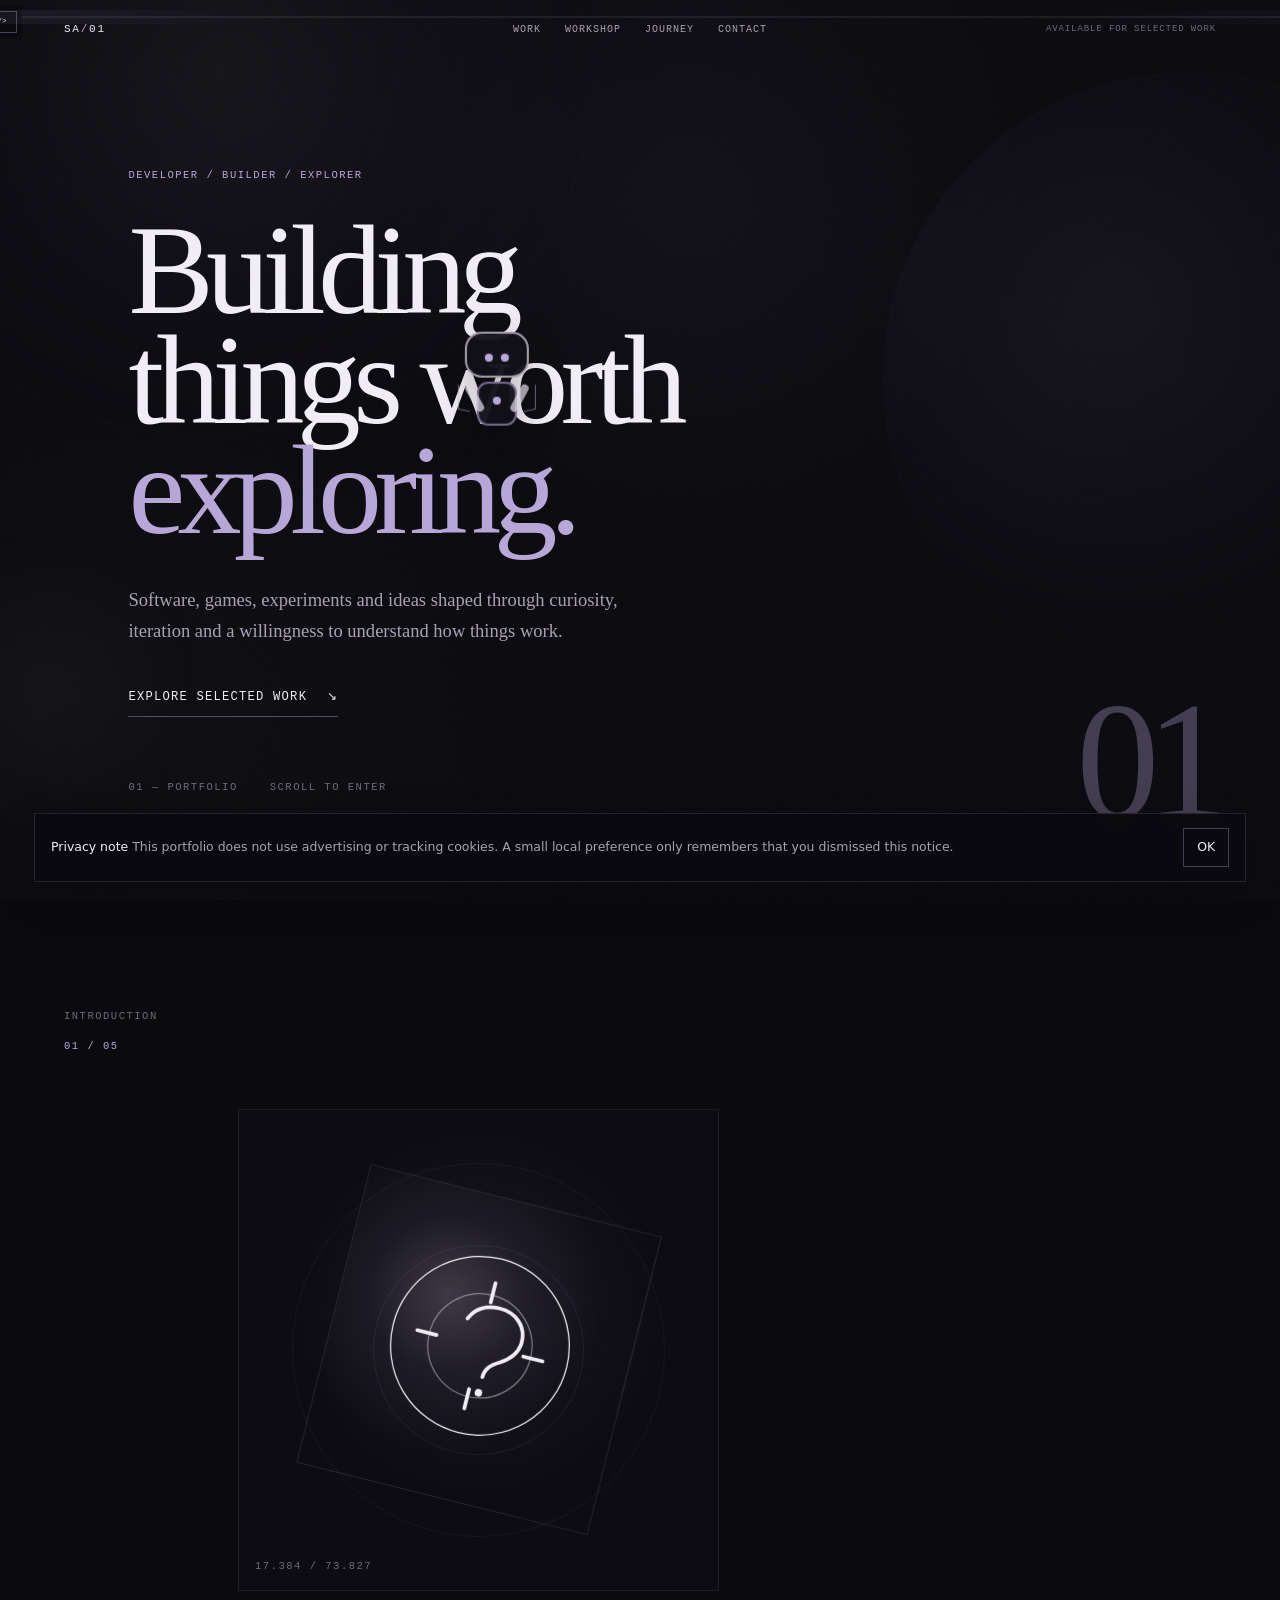
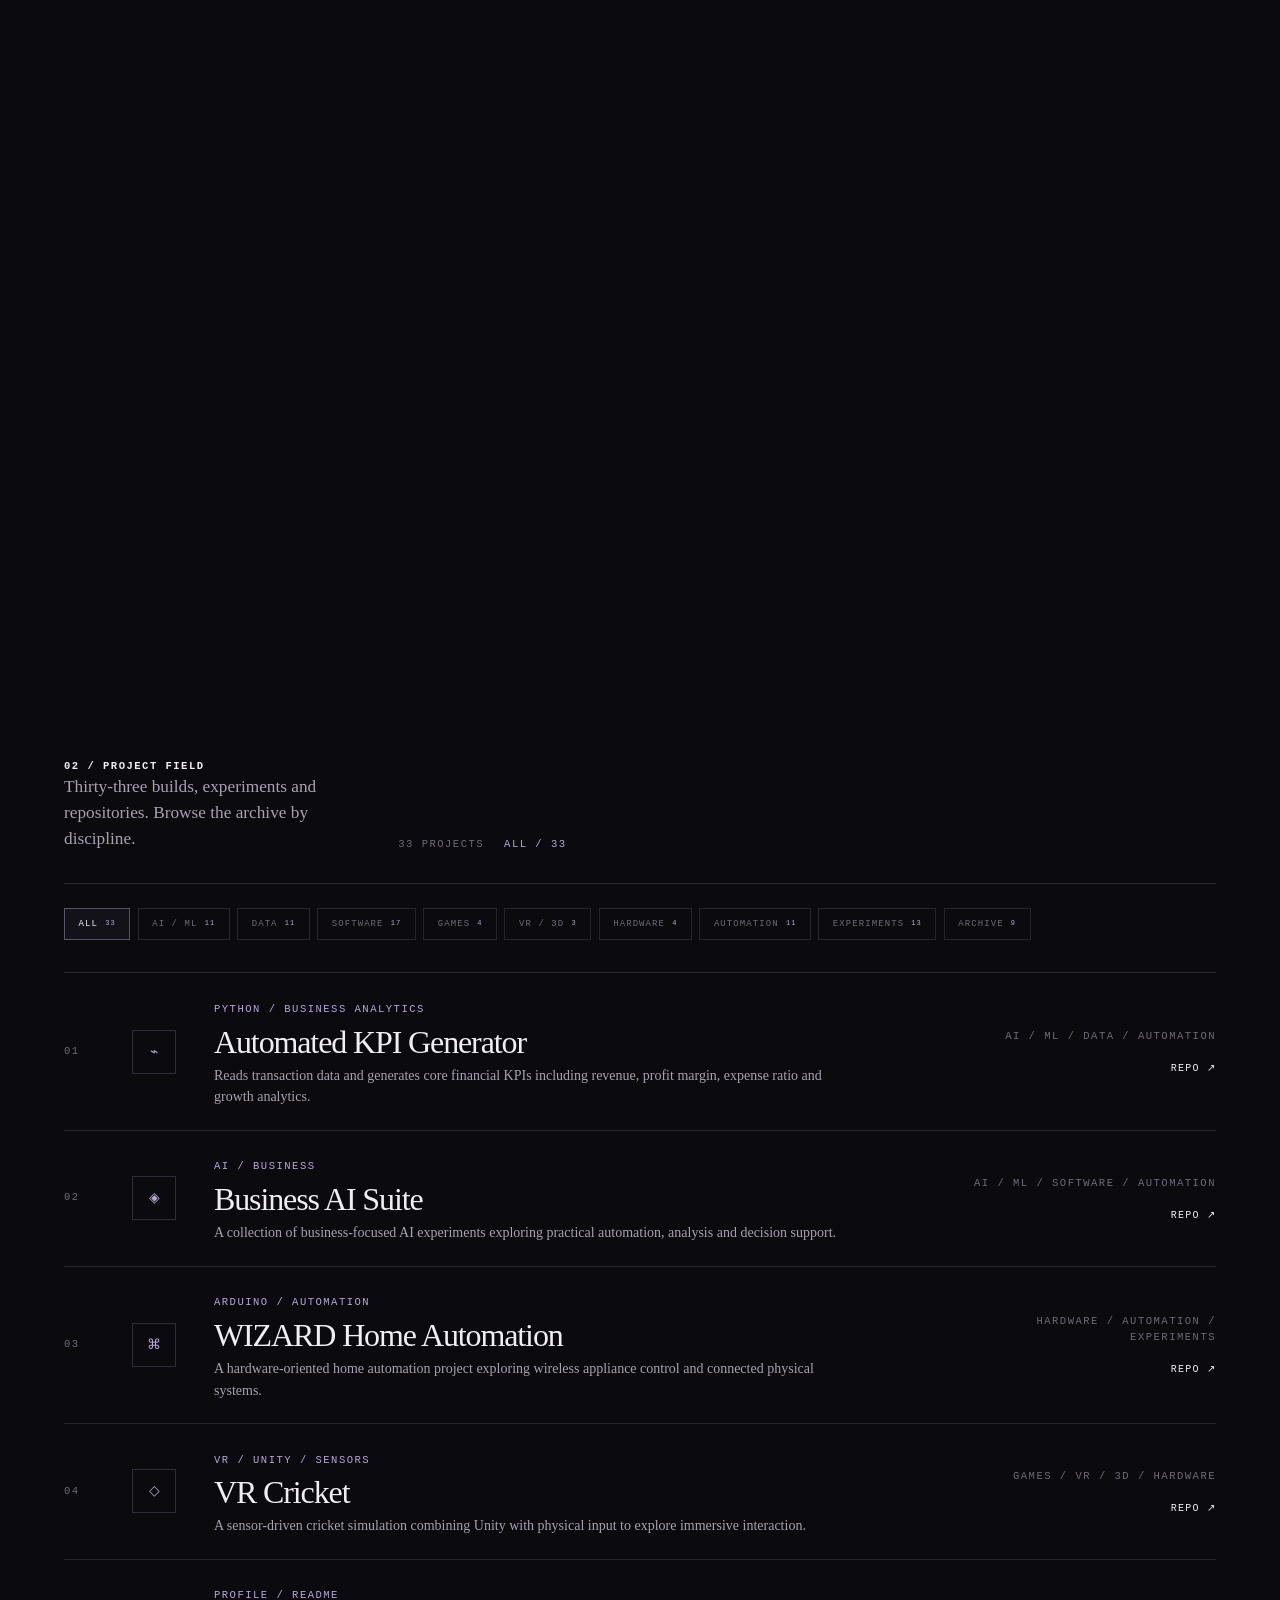
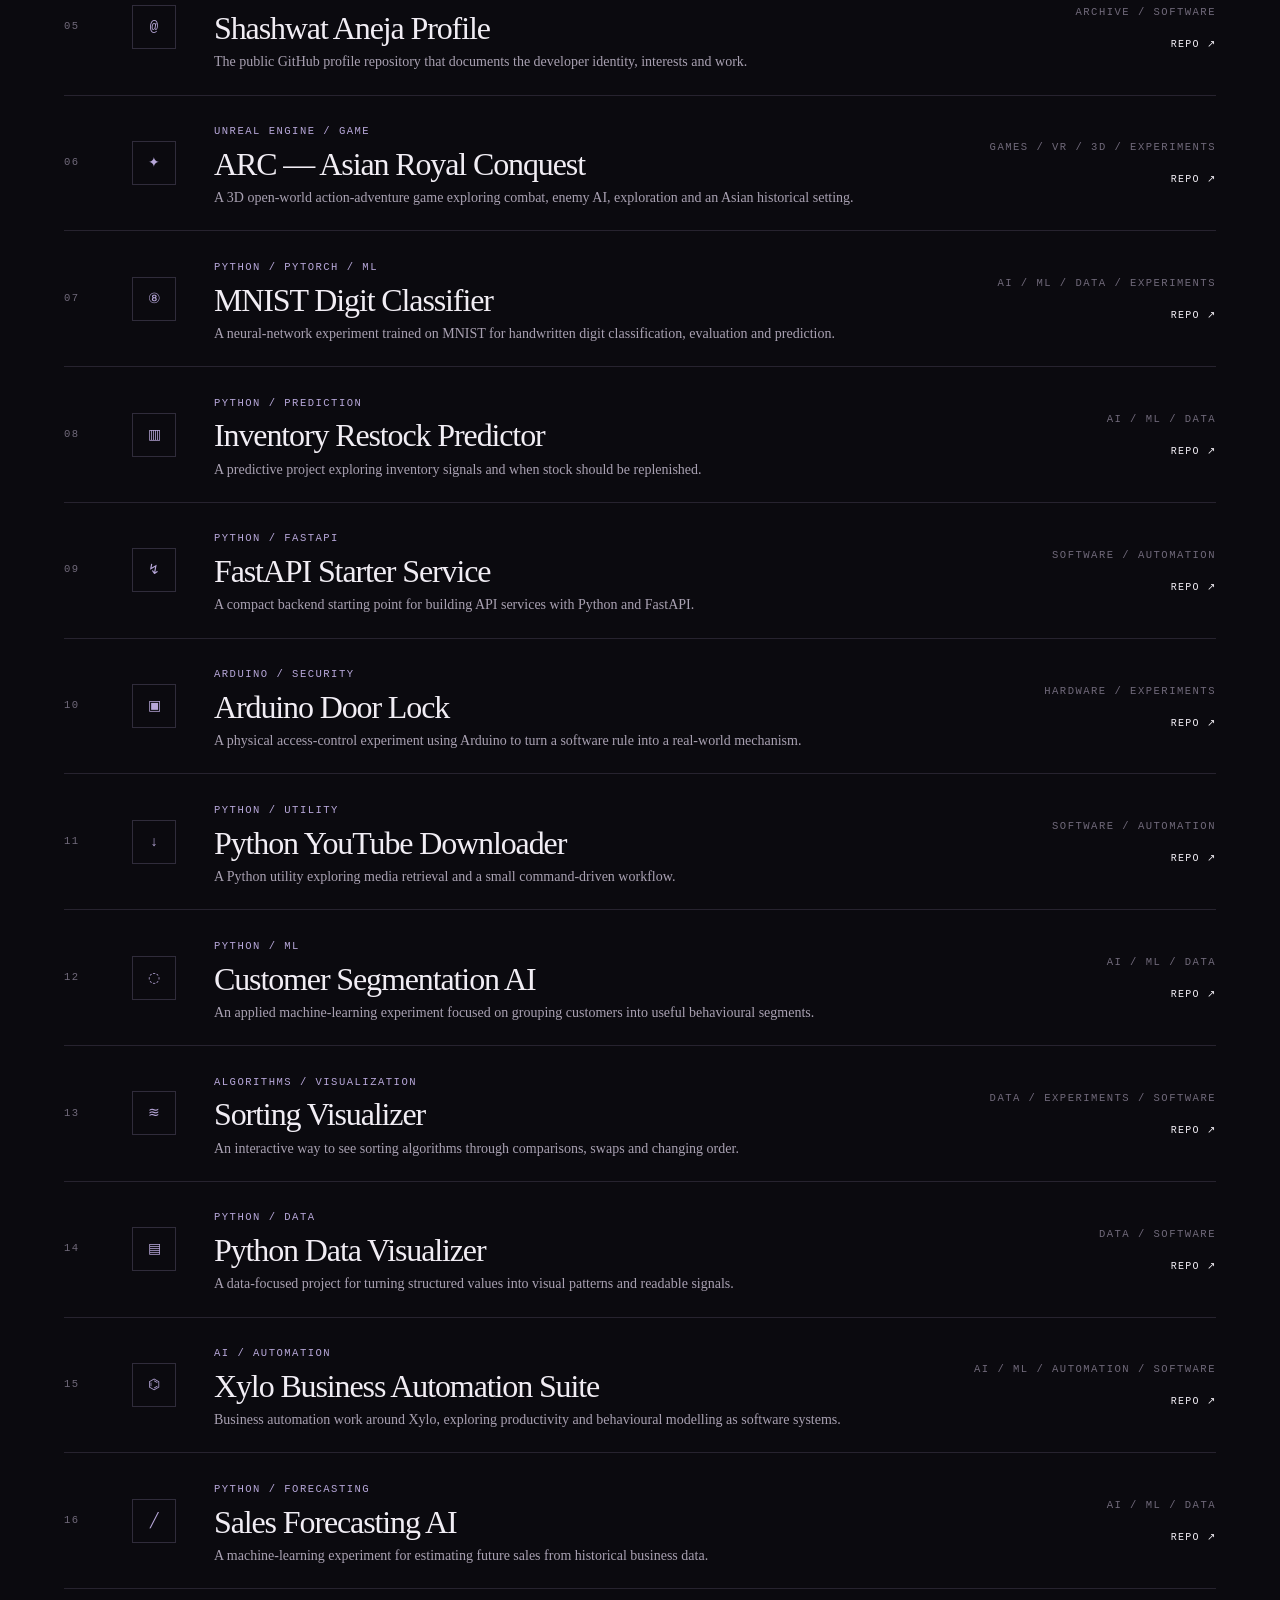
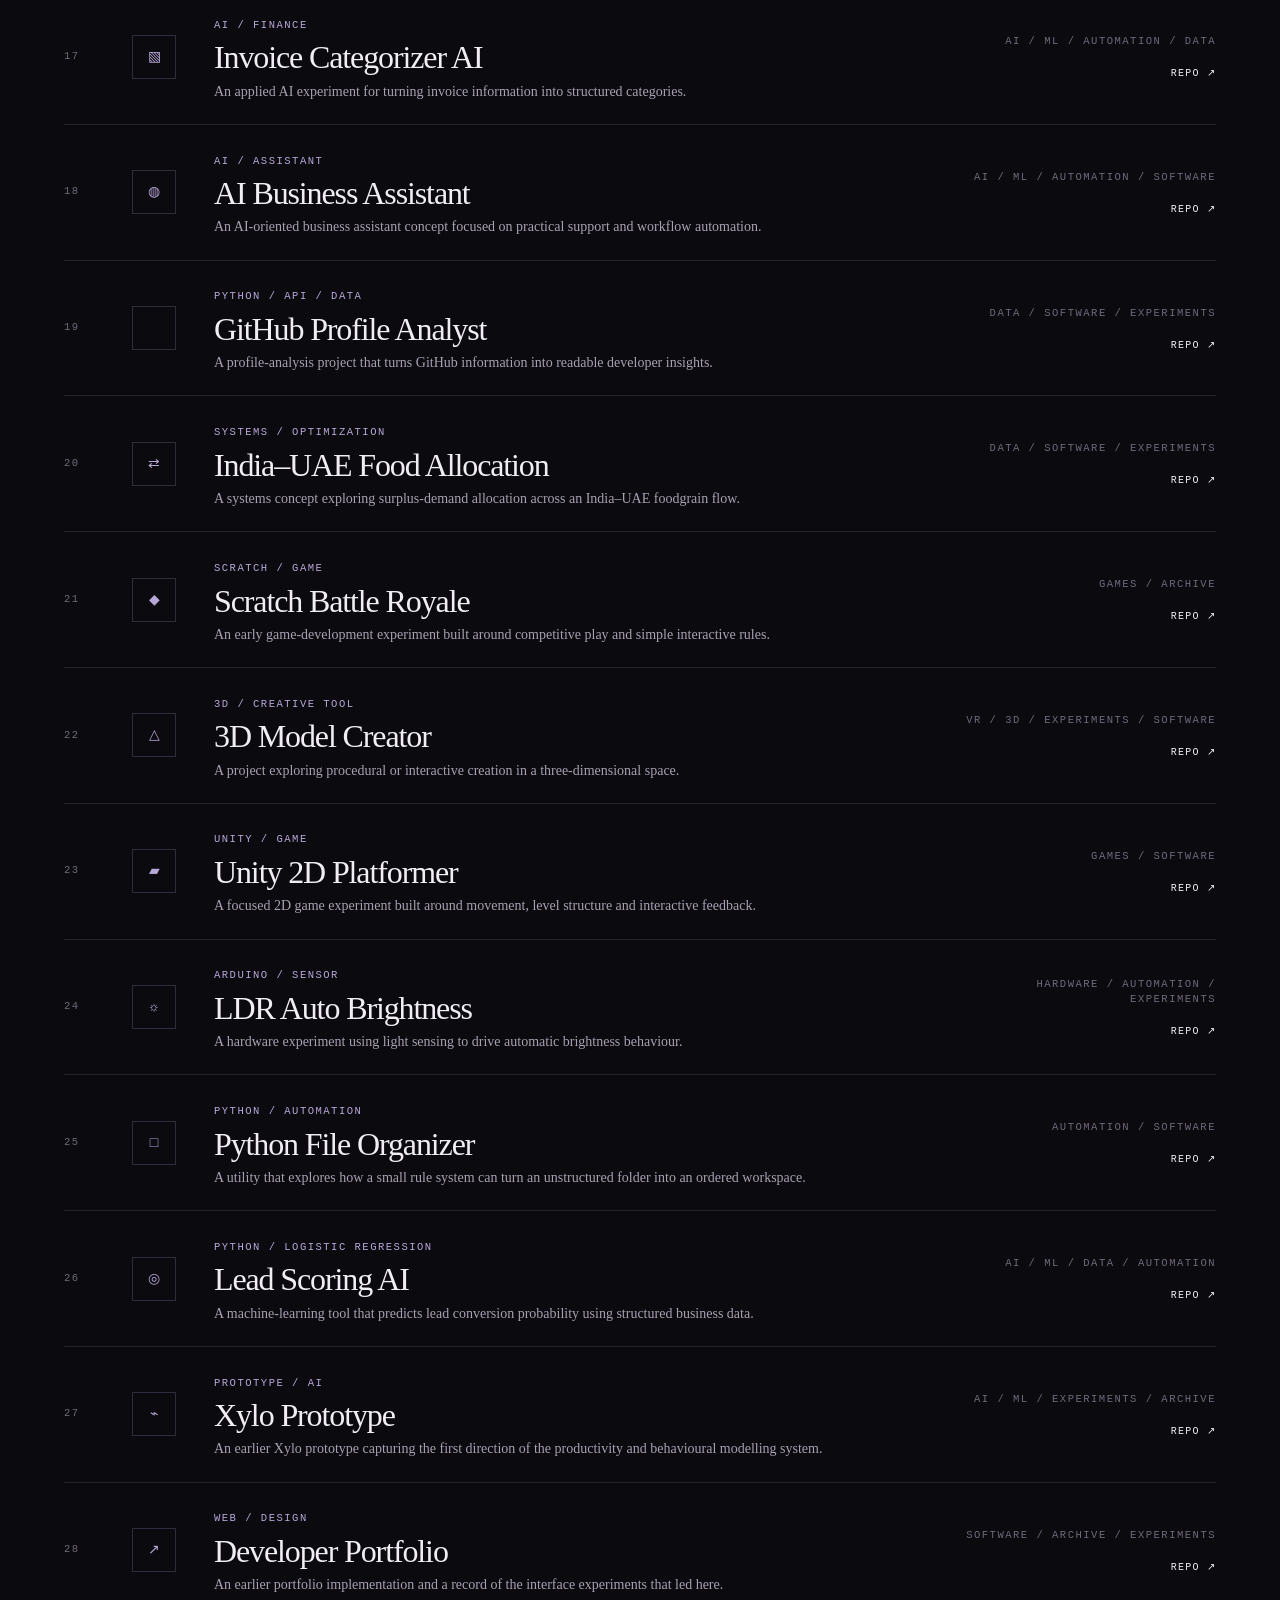
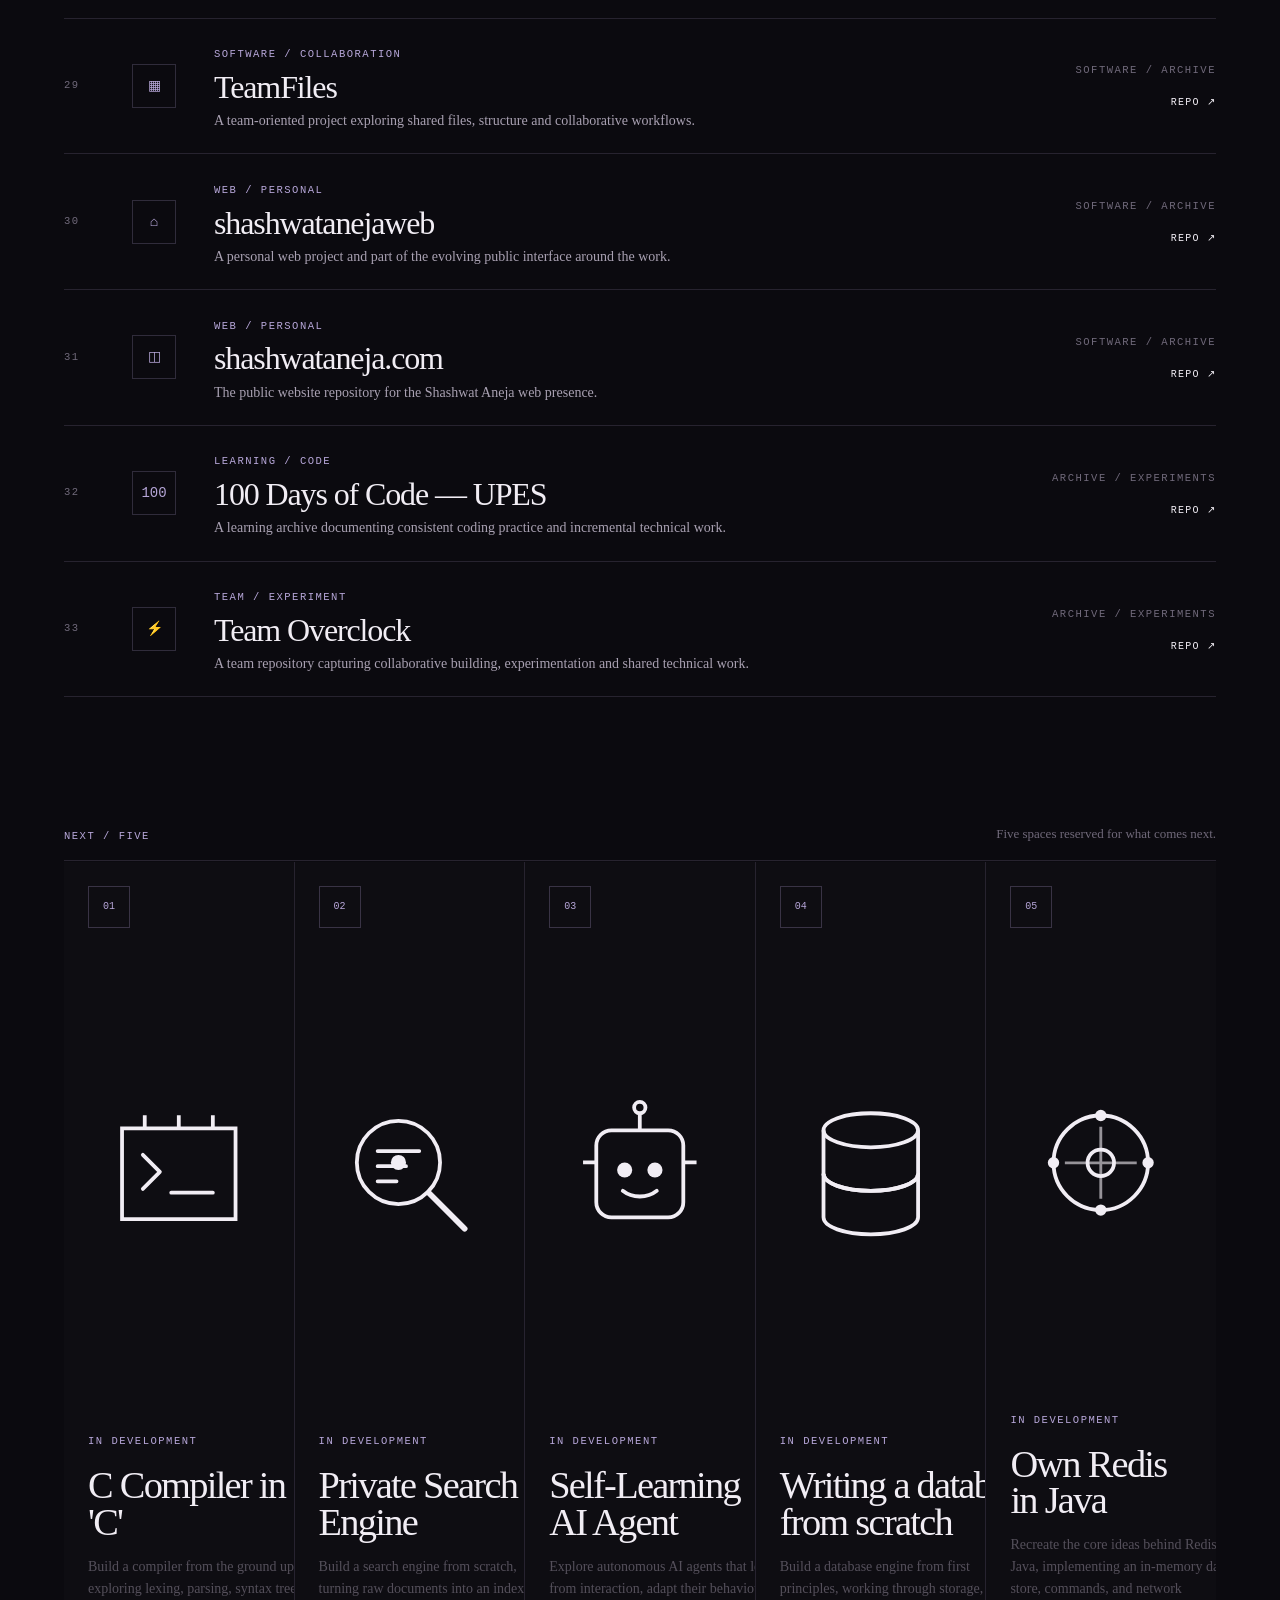
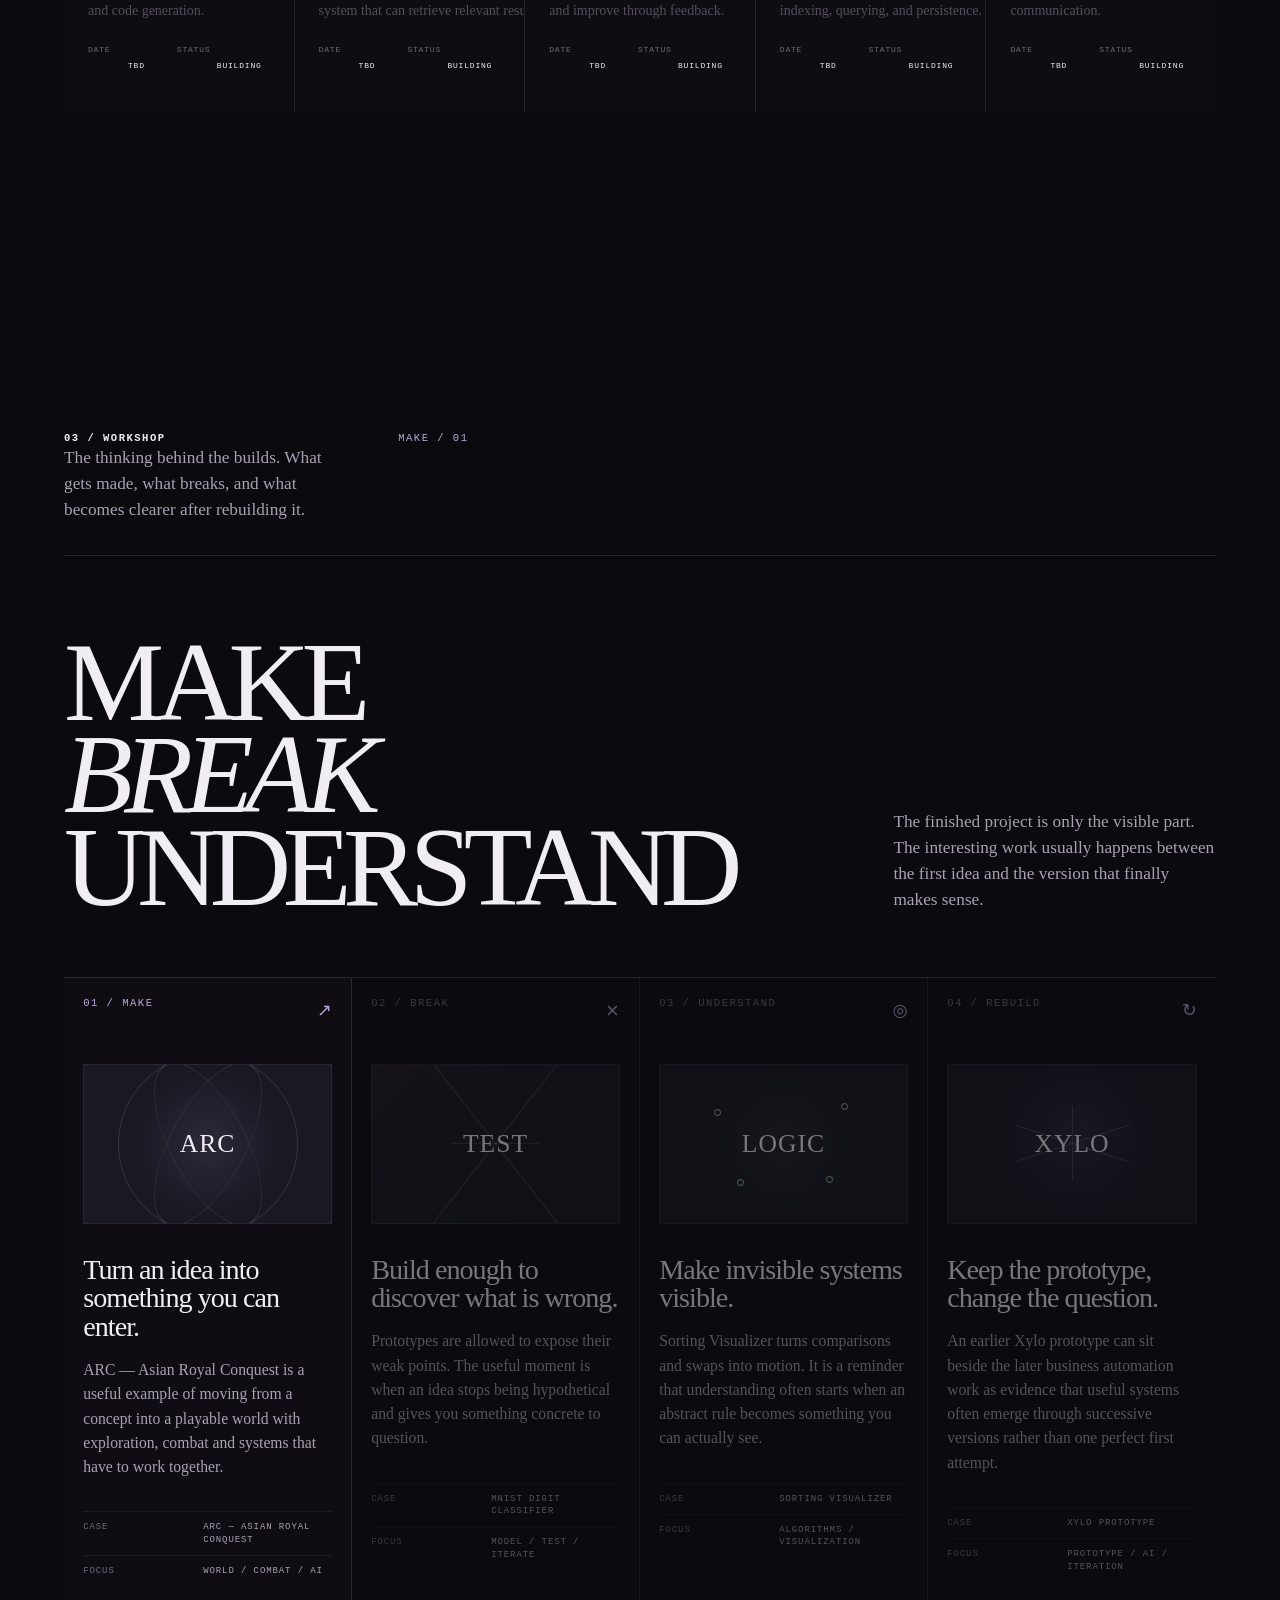
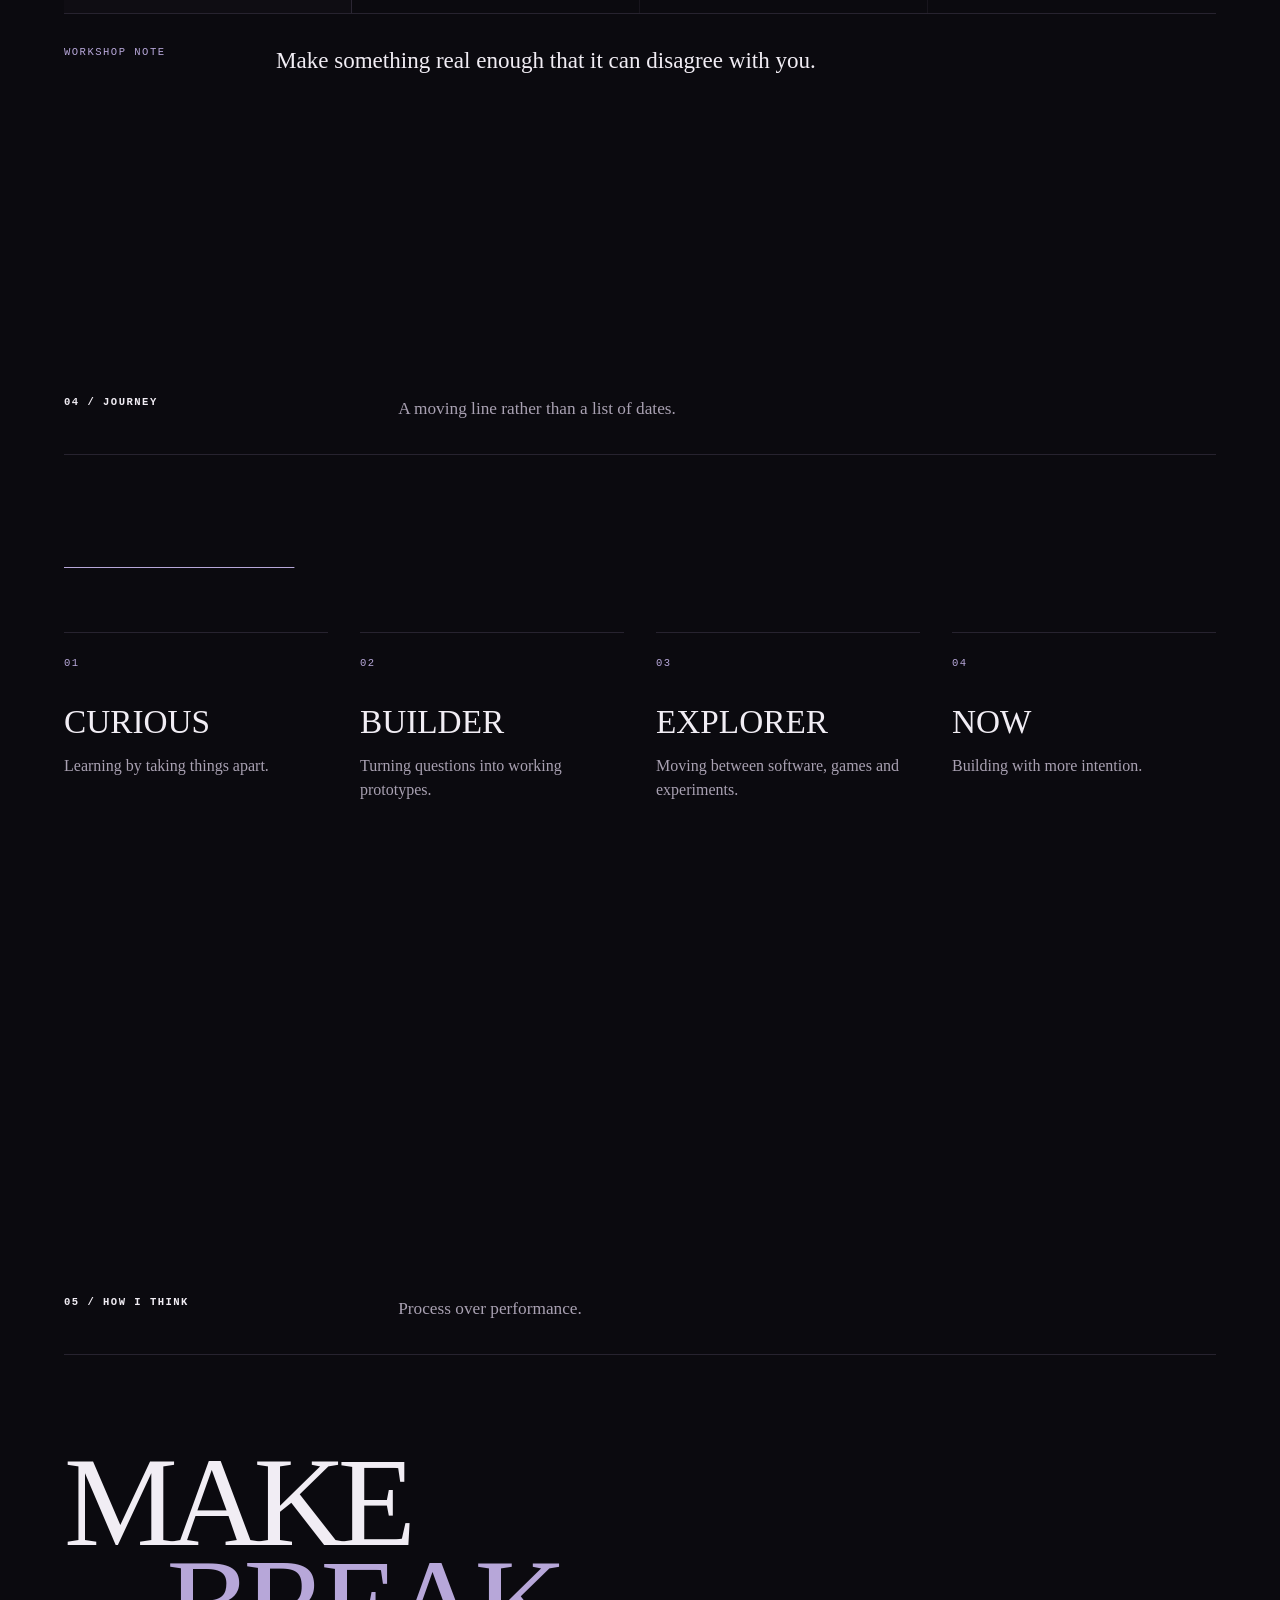
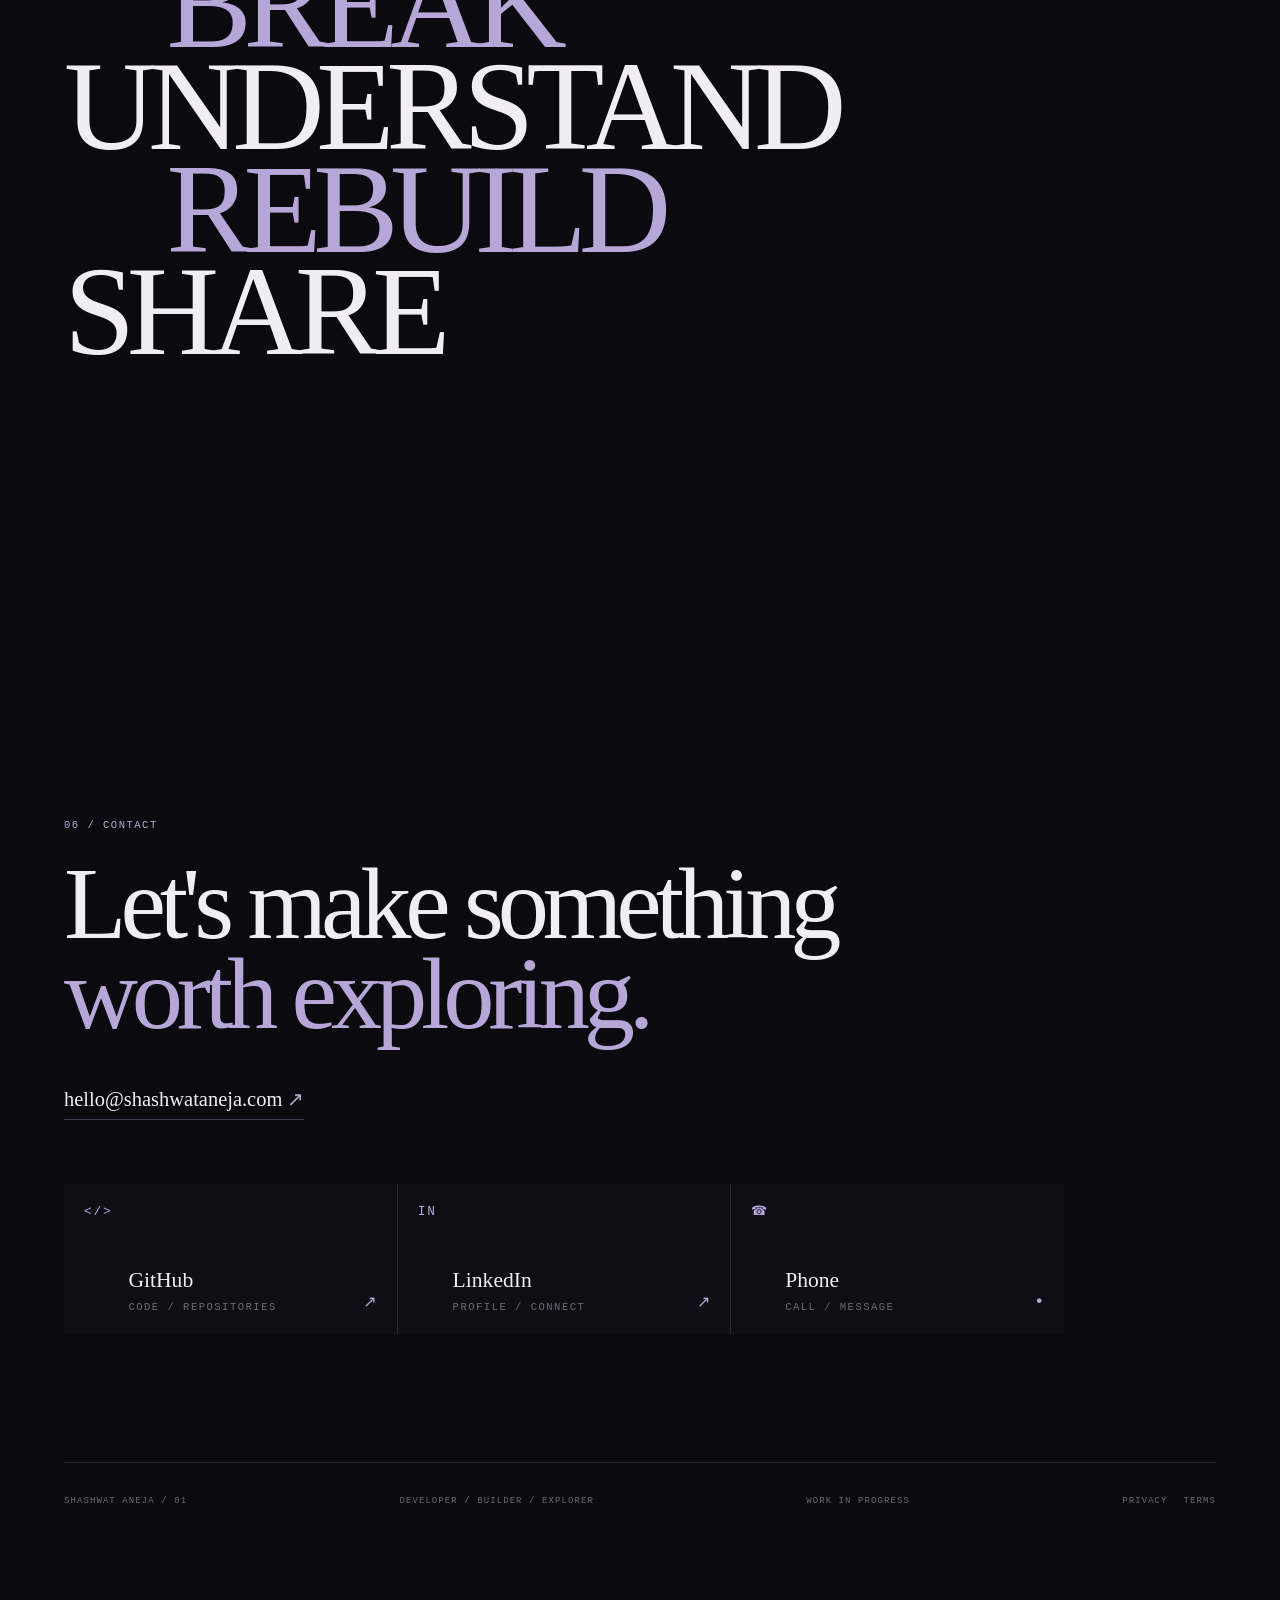
==== commit 76b03a42: "Add favicon link for x-icon type" ====
--- a/index.html
+++ b/index.html
@@ -25,6 +25,7 @@
   <link rel="icon" href="assets/icons/favicon-32.png" sizes="32x32" type="image/png">
   <link rel="manifest" href="assets/icons/site.webmanifest">
   <link rel="apple-touch-icon" href="assets/icons/apple-touch-icon.png">
+  <link rel="icon" type="image/x-icon" href="assets/icons/favicon-32.png">
   <link rel="me" href="https://github.com/Shashwat-Aneja">
   <script type="application/ld+json">
   {
--- a/css/global.css
+++ b/css/global.css
@@ -1,4 +1,31 @@
 body{min-height:100vh;background:var(--void);color:var(--text-primary);font-family:Inter,ui-sans-serif,system-ui,-apple-system,"Segoe UI",sans-serif;overflow-x:hidden;line-height:1.5}.site-environment{position:fixed;inset:0;z-index:0;pointer-events:none;overflow:hidden;background:radial-gradient(circle at 54% 20%,rgba(183,167,217,.045),transparent 34%),radial-gradient(circle at 12% 82%,rgba(167,196,176,.025),transparent 26%),var(--void)}.environment-field{position:absolute;border-radius:50%;filter:blur(1px)}.environment-field--one{width:min(62vw,900px);height:min(62vw,900px);top:-28vw;left:-15vw;background:radial-gradient(circle at 52% 54%,rgba(220,205,220,.075),rgba(183,167,217,.025) 40%,transparent 70%);border:1px solid rgba(220,205,220,.035)}.environment-field--two{width:min(48vw,700px);height:min(48vw,700px);right:-17vw;top:8vh;background:radial-gradient(circle at 38% 38%,rgba(183,167,217,.075),transparent 64%);border:1px solid rgba(183,167,217,.035)}.environment-field--three{width:min(26vw,380px);height:min(26vw,380px);left:-10vw;bottom:5vh;background:radial-gradient(circle at 50% 50%,rgba(167,196,176,.055),transparent 68%)}.environment-vignette{position:absolute;inset:0;background:radial-gradient(ellipse at center,transparent 35%,rgba(11,10,15,.42) 100%)}.grain{position:absolute;inset:-50%;opacity:.032;background-image:url("data:image/svg+xml,%3Csvg xmlns='http://www.w3.org/2000/svg' width='180' height='180' viewBox='0 0 180 180'%3E%3Cfilter id='n'%3E%3CfeTurbulence type='fractalNoise' baseFrequency='.85' numOctaves='4' stitchTiles='stitch'/%3E%3C/filter%3E%3Crect width='100%25' height='100%25' filter='url(%23n)' opacity='.7'/%3E%3C/svg%3E");animation:grain .25s steps(2) infinite}.mono{font-family:"IBM Plex Mono","SFMono-Regular",Consolas,"Liberation Mono",monospace;font-size:.66rem;line-height:1.3;letter-spacing:.14em;text-transform:uppercase}.page-shell,main{position:relative;z-index:1}.section-heading{display:grid;grid-template-columns:minmax(180px,.35fr) 1fr;gap:3rem;padding-bottom:2rem;border-bottom:1px solid var(--border)}.section-heading p{max-width:32rem;color:var(--text-secondary);font-family:Georgia,"Times New Roman",serif;font-size:clamp(1rem,1.35vw,1.2rem)}:focus-visible{outline:1px solid var(--lavender);outline-offset:5px}.skip-link{position:fixed;left:1rem;top:1rem;z-index:100;padding:.7rem 1rem;background:var(--text-primary);color:var(--void);transform:translateY(-160%)}.skip-link:focus{transform:none}@keyframes grain{0%{transform:translate(0,0)}25%{transform:translate(2%,-1%)}50%{transform:translate(-1%,2%)}75%{transform:translate(1%,1%)}100%{transform:translate(-2%,-1%)}}
+
+/* ─────────────────────────────
+   CUSTOM SCROLLBAR
+   ───────────────────────────── */
+
+html {
+  scrollbar-width: thin;
+  scrollbar-color: var(--shadow-lavender) var(--void);
+}
+
+html::-webkit-scrollbar {
+  width: 7px;
+}
+
+html::-webkit-scrollbar-track {
+  background: var(--void);
+}
+
+html::-webkit-scrollbar-thumb {
+  background: var(--shadow-lavender);
+  border: 1px solid var(--void);
+  border-radius: 4px;
+}
+
+html::-webkit-scrollbar-thumb:hover {
+  background: var(--lavender);
+}
 
 /* Launch-ready utility states and legal UI */
 .site-loader{position:fixed;inset:0;z-index:200;display:grid;place-items:center;background:var(--void);opacity:1;transition:opacity .45s var(--ease);pointer-events:auto}.site-loader.is-ready{opacity:0;pointer-events:none}.site-loader__text{position:absolute;margin-top:5rem;color:var(--text-muted)}.site-loader__mark{color:var(--lavender)}
--- a/css/work.css
+++ b/css/work.css
@@ -23,7 +23,7 @@
 .project-row::before{content:"";position:absolute;inset:0 -1rem;background:rgba(183,167,217,.025);transform:scaleY(0);transform-origin:center;transition:transform .45s var(--ease)}
 .project-row:hover,.project-row:focus-visible{padding-left:1rem;padding-right:1rem}.project-row:hover::before,.project-row:focus-visible::before{transform:scaleY(1)}
 .project-row>*{position:relative;z-index:1}.project-row__index{color:var(--text-muted)}.project-row__icon{width:44px;height:44px;border:1px solid rgba(183,167,217,.22);display:grid;place-items:center;color:var(--lavender);font:14px/1 "IBM Plex Mono",monospace}.project-icon{font:inherit}.project-row__main>span{color:var(--lavender)}.project-row__main h3{margin-top:.42rem;font:400 clamp(1.5rem,2.5vw,2.35rem)/1 Georgia,serif;letter-spacing:-.035em}.project-row__main p{max-width:650px;margin-top:.45rem;color:var(--text-secondary);font:14px/1.55 Georgia,serif}.project-row__meta{display:flex;flex-direction:column;gap:1.2rem;align-items:flex-end;text-align:right}.project-row__meta span{color:var(--text-muted);line-height:1.5}.project-row__meta strong{font:10px/1 "IBM Plex Mono",monospace;letter-spacing:.12em;color:var(--text-primary)}
-.project-next{margin-top:8rem}.project-next__head{display:flex;justify-content:space-between;align-items:end;gap:2rem;border-bottom:1px solid var(--border);padding-bottom:1rem}.project-next__head span{color:var(--lavender)}.project-next__head p{color:var(--text-muted);font:13px/1.4 Georgia,serif}.project-strip{display:flex;gap:1px;margin-top:1px;background:var(--border);height:770px;overflow:hidden}.project-preview{position:relative;flex:1 1 0;min-width:0;background:rgba(11,10,15,.86);padding:1.5rem;overflow:hidden;transition:flex .65s var(--ease),background .45s var(--ease);display:flex;flex-direction:column;justify-content:space-between}.project-strip.has-hover .project-preview:not(.is-expanded){flex:.55}.project-preview.is-expanded{flex:2.35;background:rgba(183,167,217,.045)}.project-preview__icon{font:10px/1 "IBM Plex Mono",monospace;color:var(--lavender);width:42px;height:42px;border:1px solid rgba(183,167,217,.25);display:grid;place-items:center}.project-preview__body{min-width:240px}.project-preview__body>span{color:var(--lavender)}.project-preview h3{margin-top:1rem;font:400 clamp(1.6rem,3vw,3.2rem)/.95 Georgia,serif;letter-spacing:-.045em;white-space:nowrap}.project-preview p{max-width:390px;margin-top:1rem;color:var(--text-secondary);font:14px/1.55 Georgia,serif;opacity:.75;transition:opacity .35s}.project-preview:not(.is-expanded) p{opacity:.45}.project-preview dl{display:flex;gap:2rem;margin-top:1.5rem}.project-preview dt,.project-preview dd{font:8px/1.3 "IBM Plex Mono",monospace;letter-spacing:.1em}.project-preview dt{color:var(--text-muted)}.project-preview dd{margin-top:.35rem;color:var(--text-primary)}
+.project-next{margin-top:8rem}.project-next__head{display:flex;justify-content:space-between;align-items:end;gap:2rem;border-bottom:1px solid var(--border);padding-bottom:1rem}.project-next__head span{color:var(--lavender)}.project-next__head p{color:var(--text-muted);font:13px/1.4 Georgia,serif}.project-strip{display:flex;gap:1px;margin-top:1px;background:var(--border);height:850px;overflow:hidden}.project-preview{position:relative;flex:1 1 0;min-width:0;background:rgba(11,10,15,.86);padding:1.5rem;overflow:hidden;transition:flex .65s var(--ease),background .45s var(--ease);display:flex;flex-direction:column;justify-content:space-between}.project-strip.has-hover .project-preview:not(.is-expanded){flex:.55}.project-preview.is-expanded{flex:2.35;background:rgba(183,167,217,.045)}.project-preview__icon{font:10px/1 "IBM Plex Mono",monospace;color:var(--lavender);width:42px;height:42px;border:1px solid rgba(183,167,217,.25);display:grid;place-items:center}.project-preview__body{min-width:240px}.project-preview__body>span{color:var(--lavender)}.project-preview h3{margin-top:1rem;font:400 clamp(1.6rem,3vw,3.2rem)/.95 Georgia,serif;letter-spacing:-.045em;white-space:nowrap}.project-preview p{max-width:390px;margin-top:1rem;color:var(--text-secondary);font:14px/1.55 Georgia,serif;opacity:.75;transition:opacity .35s}.project-preview:not(.is-expanded) p{opacity:.45}.project-preview dl{display:flex;gap:2rem;margin-top:1.5rem}.project-preview dt,.project-preview dd{font:8px/1.3 "IBM Plex Mono",monospace;letter-spacing:.1em}.project-preview dt{color:var(--text-muted)}.project-preview dd{margin-top:.35rem;color:var(--text-primary)}
 .scroll-codebar{top:10px;height:14px;z-index:60}.scroll-codebar__track{height:2px;margin-top:6px}.scroll-codebar__code{top:6px;height:22px;min-width:34px;box-shadow:0 0 0 5px var(--void)}
 
 .lab-experience{min-height:auto;padding-top:12rem}.lab-entry{min-height:95svh;display:flex;flex-direction:column;justify-content:center}.lab-console{margin-top:8rem;border-top:1px solid var(--border);border-bottom:1px solid var(--border);padding:1rem 0 0}.lab-console__rail{display:flex;justify-content:space-between;color:var(--lavender);padding:.5rem 0 1rem}.lab-experiment{display:grid;grid-template-columns:1.15fr .85fr;min-height:560px;border-top:1px solid var(--border)}.lab-experiment__visual{position:relative;overflow:hidden;border-right:1px solid var(--border);background:radial-gradient(circle at 50% 50%,rgba(183,167,217,.08),transparent 42%)}.lab-bars{position:absolute;inset:12% 9% 14%;display:flex;align-items:end;justify-content:center;gap:1.1%;}.lab-bars i{display:block;width:5%;height:var(--h);background:linear-gradient(to top,rgba(183,167,217,.18),rgba(183,167,217,.7));transform-origin:bottom;transition:height .6s var(--ease),transform .6s var(--ease)}.lab-experiment__visual[data-action="touch"] .lab-bars i:nth-child(3n){transform:translateY(-25px)}.lab-experiment__visual[data-action="understand"] .lab-bars i{height:calc(var(--h) * .72);}.lab-node-map{position:absolute;inset:14%;opacity:0;transition:opacity .5s}.lab-node-map.is-visible{opacity:1}.lab-node-map::before{content:"";position:absolute;inset:15%;background:repeating-linear-gradient(28deg,transparent 0 58px,rgba(183,167,217,.12) 59px 60px)}.lab-node-map span{position:absolute;width:18px;height:18px;border:1px solid var(--lavender);border-radius:50%;left:var(--x);top:var(--y);background:var(--void);box-shadow:0 0 0 6px rgba(183,167,217,.03)}.lab-node-map span:nth-child(1){--x:12%;--y:18%}.lab-node-map span:nth-child(2){--x:64%;--y:22%}.lab-node-map span:nth-child(3){--x:38%;--y:54%}.lab-node-map span:nth-child(4){--x:76%;--y:70%}.lab-node-map span:nth-child(5){--x:16%;--y:76%}.lab-experiment__copy{padding:clamp(2rem,5vw,5rem);display:flex;flex-direction:column;justify-content:center}.lab-experiment__copy>span{color:var(--lavender)}.lab-experiment__copy h3{margin-top:1rem;font:400 clamp(2.8rem,5.4vw,6rem)/.9 Georgia,serif;letter-spacing:-.055em}.lab-experiment__copy>p{max-width:34rem;margin-top:1.5rem;color:var(--text-secondary);font:16px/1.65 Georgia,serif}.lab-actions{display:flex;gap:.5rem;margin-top:2rem}.lab-actions button{padding:.7rem .85rem;border:1px solid var(--border);background:transparent;color:var(--text-muted);font:9px/1 "IBM Plex Mono",monospace;text-transform:uppercase;letter-spacing:.12em;cursor:pointer}.lab-actions button:hover,.lab-actions button.is-active{color:var(--text-primary);border-color:rgba(183,167,217,.45);background:rgba(183,167,217,.05)}.lab-insight{margin-top:3rem!important;color:var(--text-muted)!important}.lab-tabs{display:grid;grid-template-columns:repeat(4,1fr);border-top:1px solid var(--border)}.lab-tabs button{padding:1rem;text-align:left;border:0;border-right:1px solid var(--border);background:transparent;color:var(--text-muted);font:9px/1 "IBM Plex Mono",monospace;letter-spacing:.1em;cursor:pointer}.lab-tabs button:last-child{border-right:0}.lab-tabs button.is-active,.lab-tabs button:hover{color:var(--text-primary);background:rgba(183,167,217,.035)}
--- a/css/responsive.css
+++ b/css/responsive.css
@@ -5,6 +5,6 @@
   .work-heading{align-items:start}.work-counter{margin-top:1rem}.project-row{grid-template-columns:32px 44px minmax(0,1fr);gap:1rem}.project-row__meta{display:none}.project-row__icon{width:36px;height:36px}.project-next{margin-top:6rem}.project-strip{height:340px}.project-preview{min-width:62vw}.project-strip{overflow-x:auto;scroll-snap-type:x mandatory}.project-preview{scroll-snap-align:start}.project-preview.is-expanded{flex:1.4}.lab-experiment{grid-template-columns:1fr}.lab-experiment__visual{min-height:420px;border-right:0;border-bottom:1px solid var(--border)}.lab-experiment__copy{min-height:470px}.guide-robot{right:16px}.guide-robot__label{display:none}
 }
 @media (max-width:620px){
-  .work-controls{overflow-x:auto;flex-wrap:nowrap;padding-bottom:.5rem}.project-filter{white-space:nowrap}.project-row{grid-template-columns:28px 38px minmax(0,1fr);padding:1.15rem 0}.project-row__main h3{font-size:1.45rem}.project-row__main p{font-size:13px}.project-row__icon{width:34px;height:34px}.project-next__head{display:block}.project-next__head p{margin-top:.5rem}.project-strip{height:310px}.project-preview{min-width:80vw}.project-preview h3{font-size:2rem}.lab-console{margin-top:5rem}.lab-tabs{grid-template-columns:repeat(2,1fr)}.lab-tabs button:nth-child(2){border-right:0}.lab-tabs button:nth-child(-n+2){border-bottom:1px solid var(--border)}.lab-experiment__visual{min-height:330px}.lab-experiment__copy{padding:2rem 1rem}.lab-experiment__copy h3{font-size:3rem}.scroll-codebar{top:7px}.scroll-codebar__code{top:6px}
+  .work-controls{overflow-x:auto;flex-wrap:nowrap;padding-bottom:.5rem}.project-filter{white-space:nowrap}.project-row{grid-template-columns:28px 38px minmax(0,1fr);padding:1.15rem 0}.project-row__main h3{font-size:1.45rem}.project-row__main p{font-size:13px}.project-row__icon{width:34px;height:34px}.project-next__head{display:block}.project-next__head p{margin-top:.5rem}.project-strip{height:600px}.project-preview{min-width:78vw}.project-preview h3{font-size:2rem}.lab-console{margin-top:5rem}.lab-tabs{grid-template-columns:repeat(2,1fr)}.lab-tabs button:nth-child(2){border-right:0}.lab-tabs button:nth-child(-n+2){border-bottom:1px solid var(--border)}.lab-experiment__visual{min-height:330px}.lab-experiment__copy{padding:2rem 1rem}.lab-experiment__copy h3{font-size:3rem}.scroll-codebar{top:7px}.scroll-codebar__code{top:6px}
 }
 @media (pointer:coarse){.custom-cursor{display:none}}
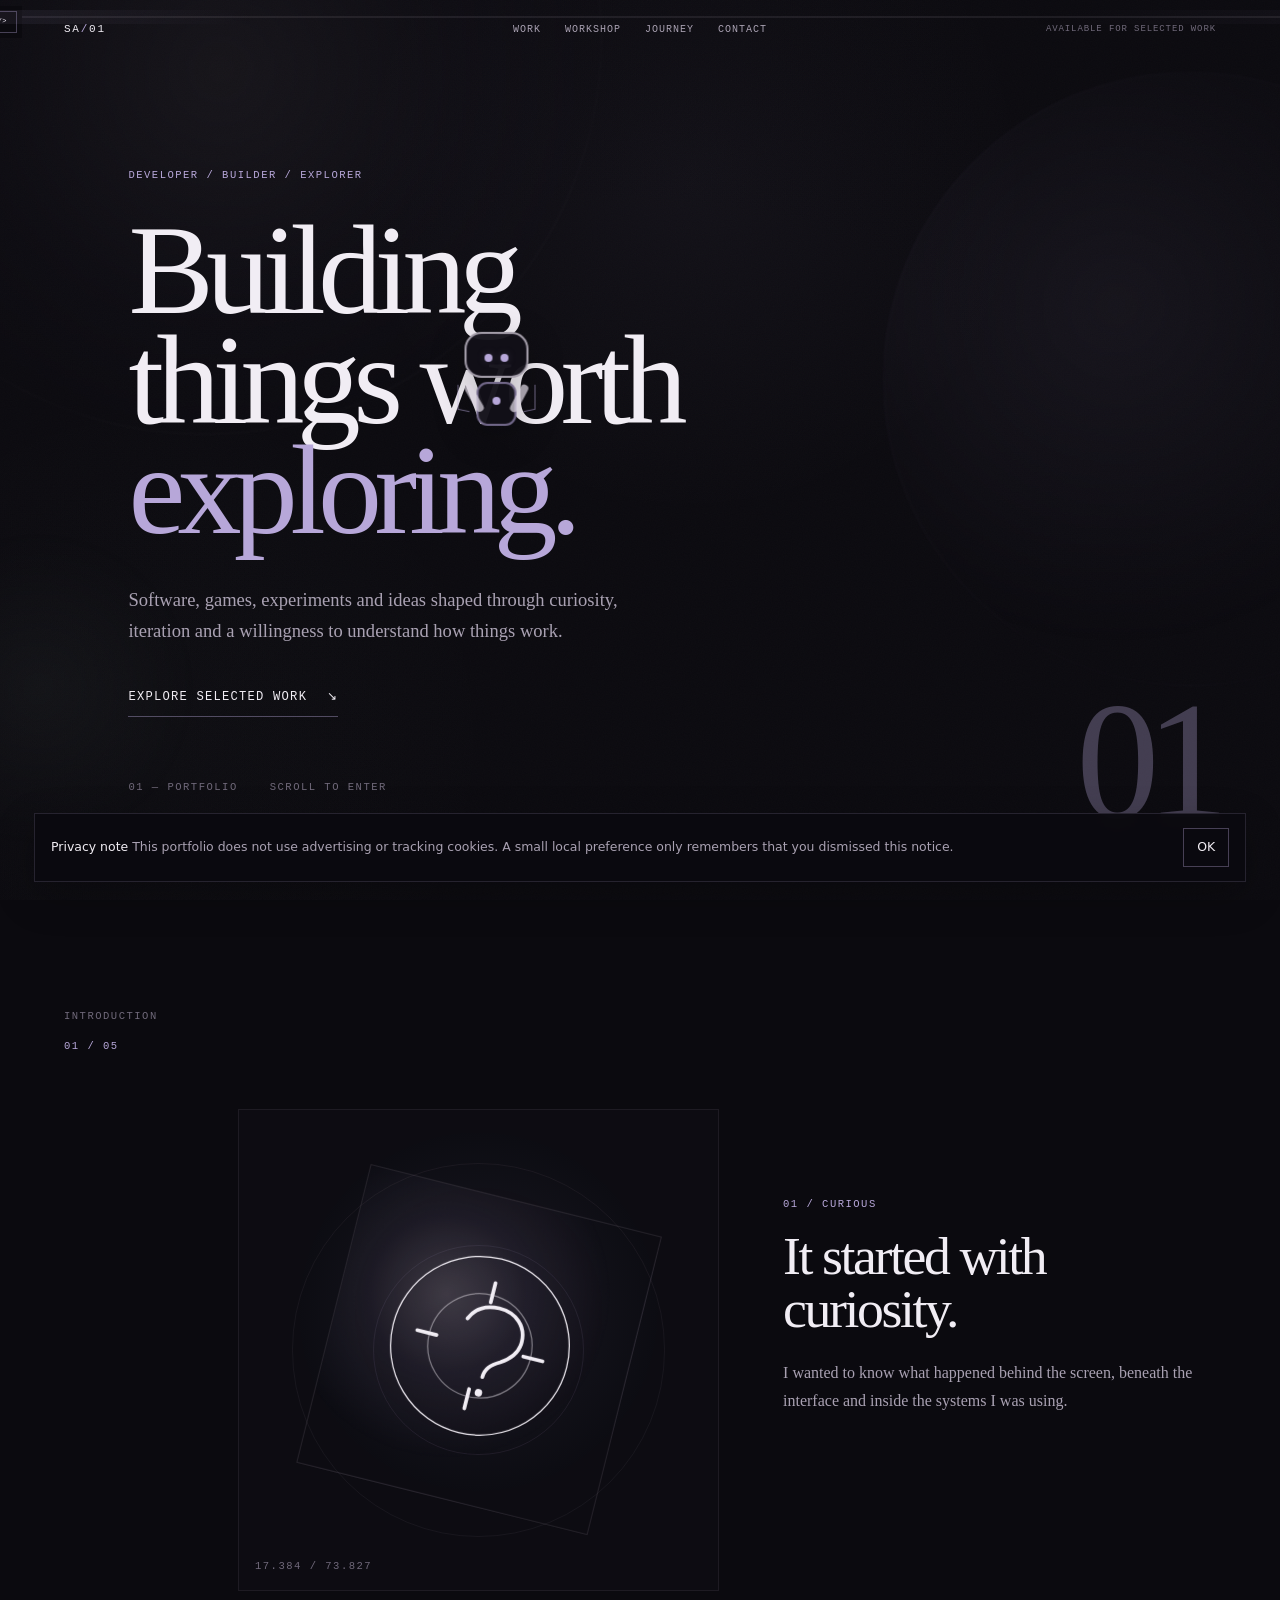
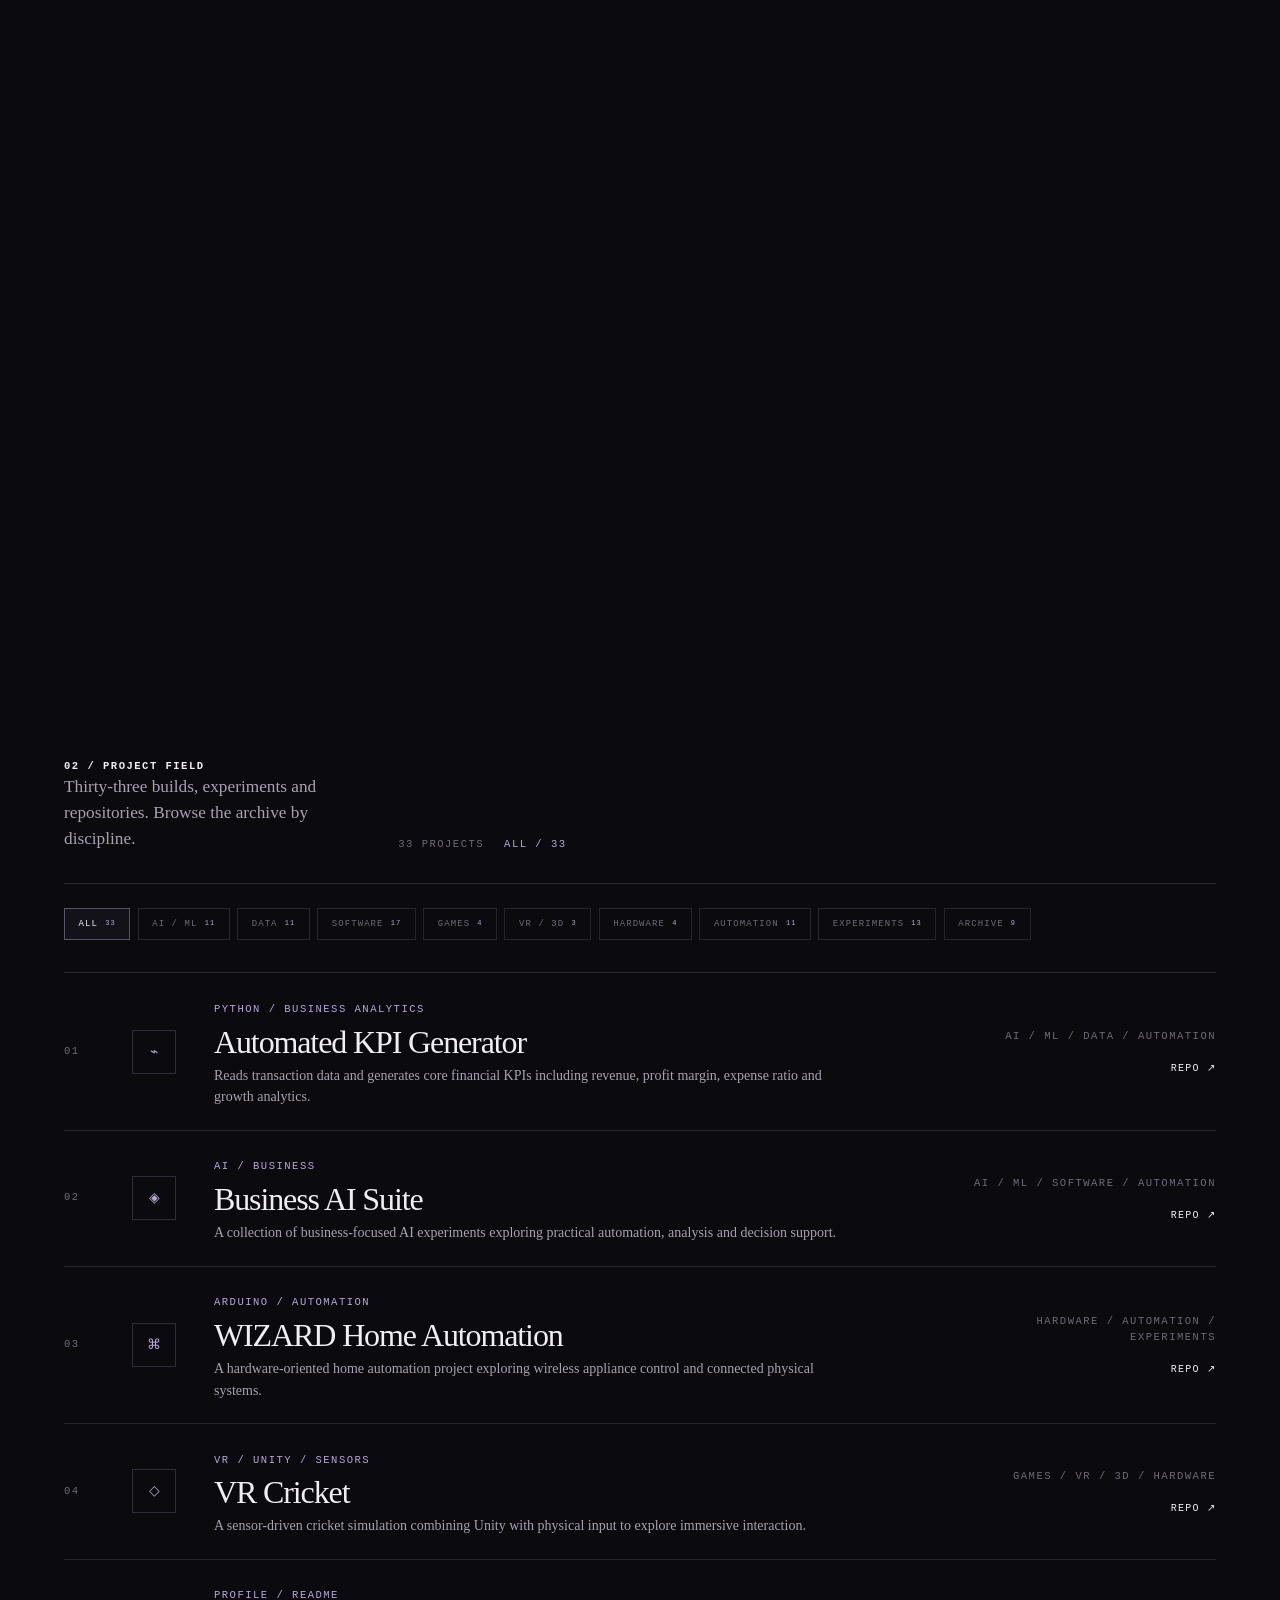
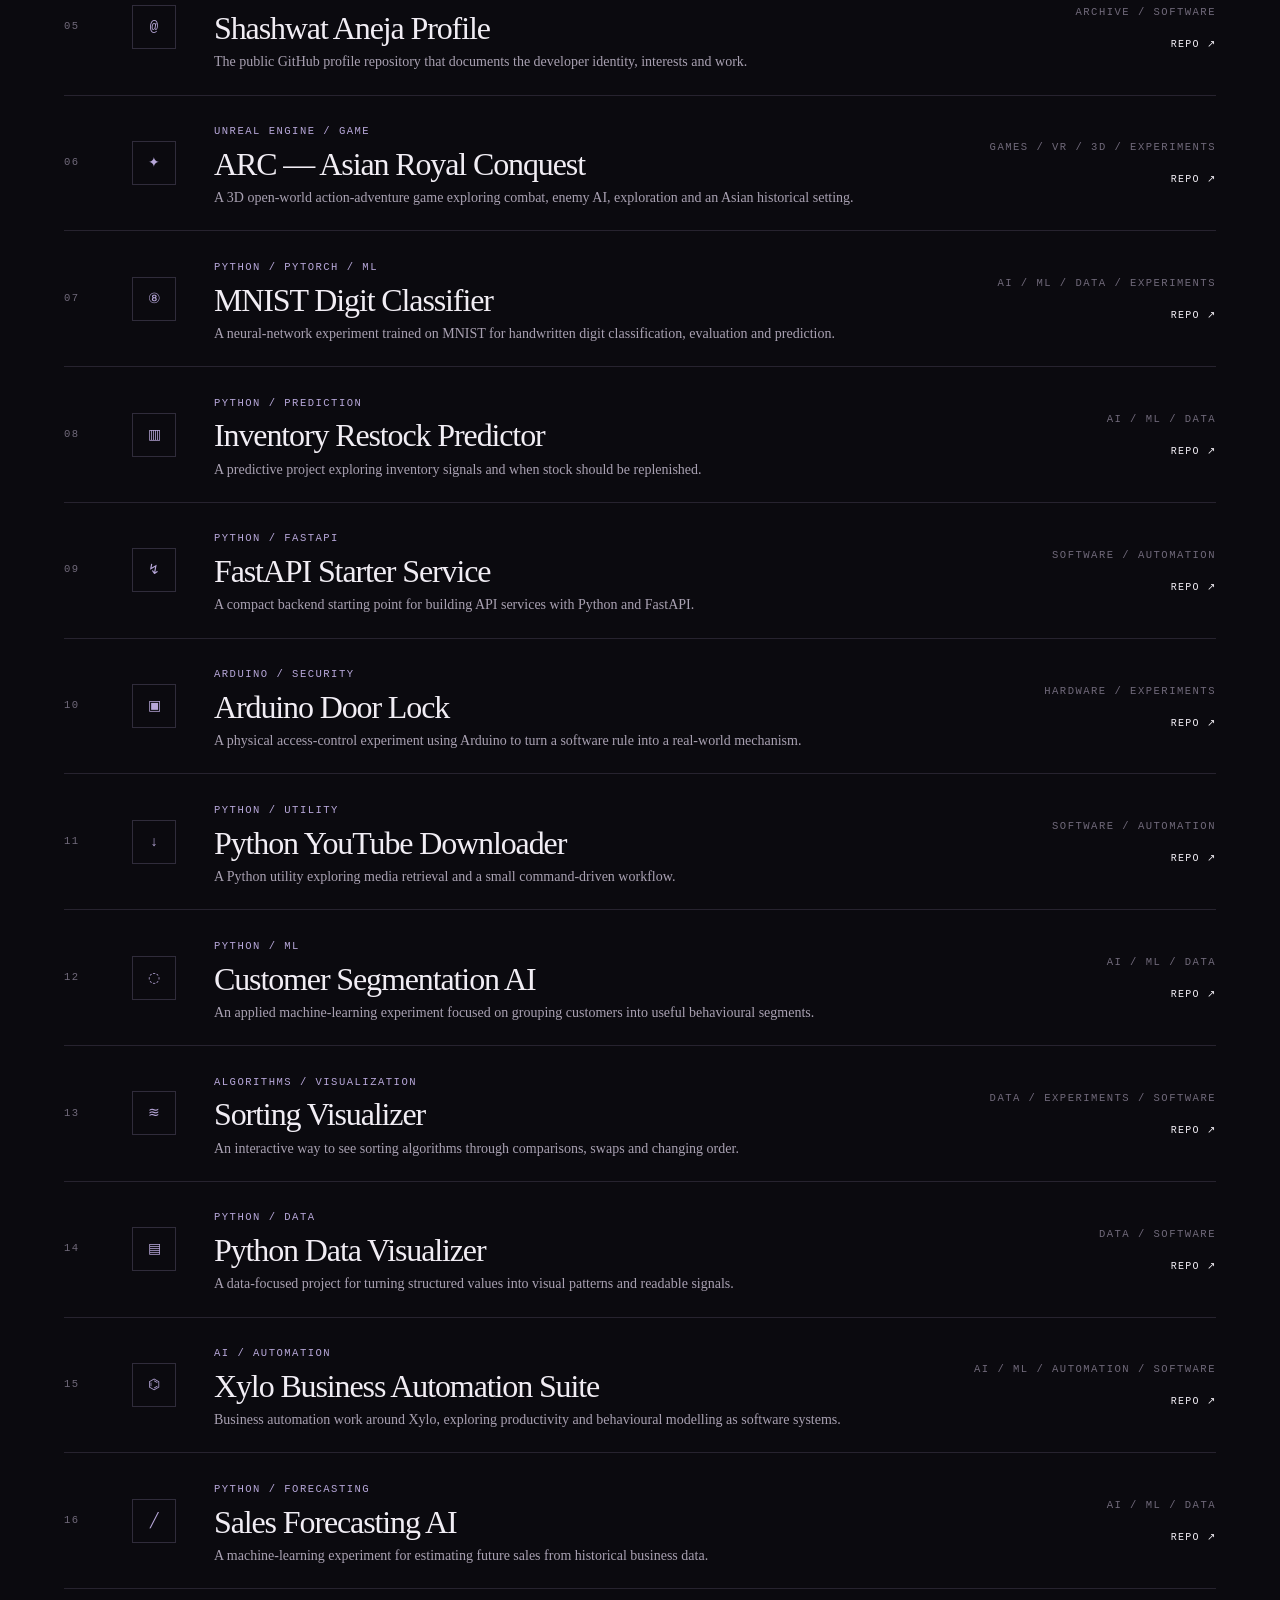
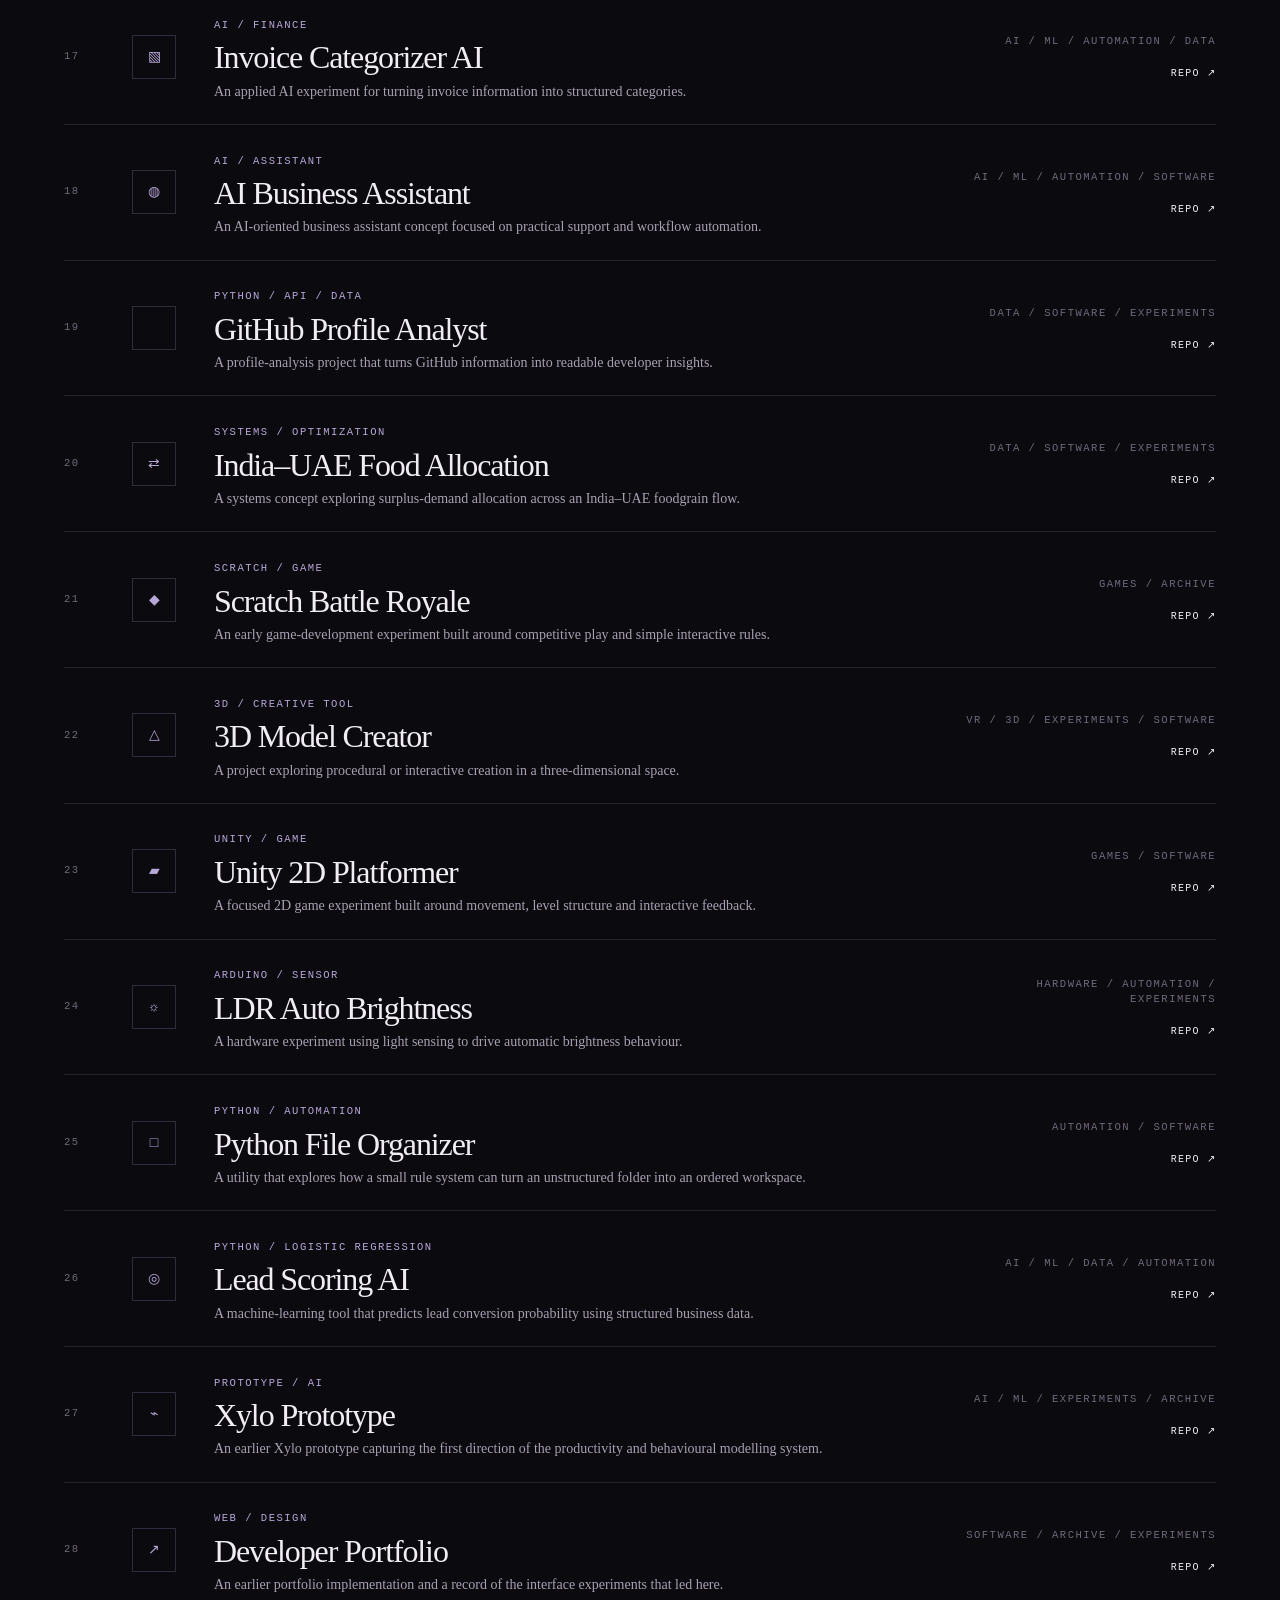
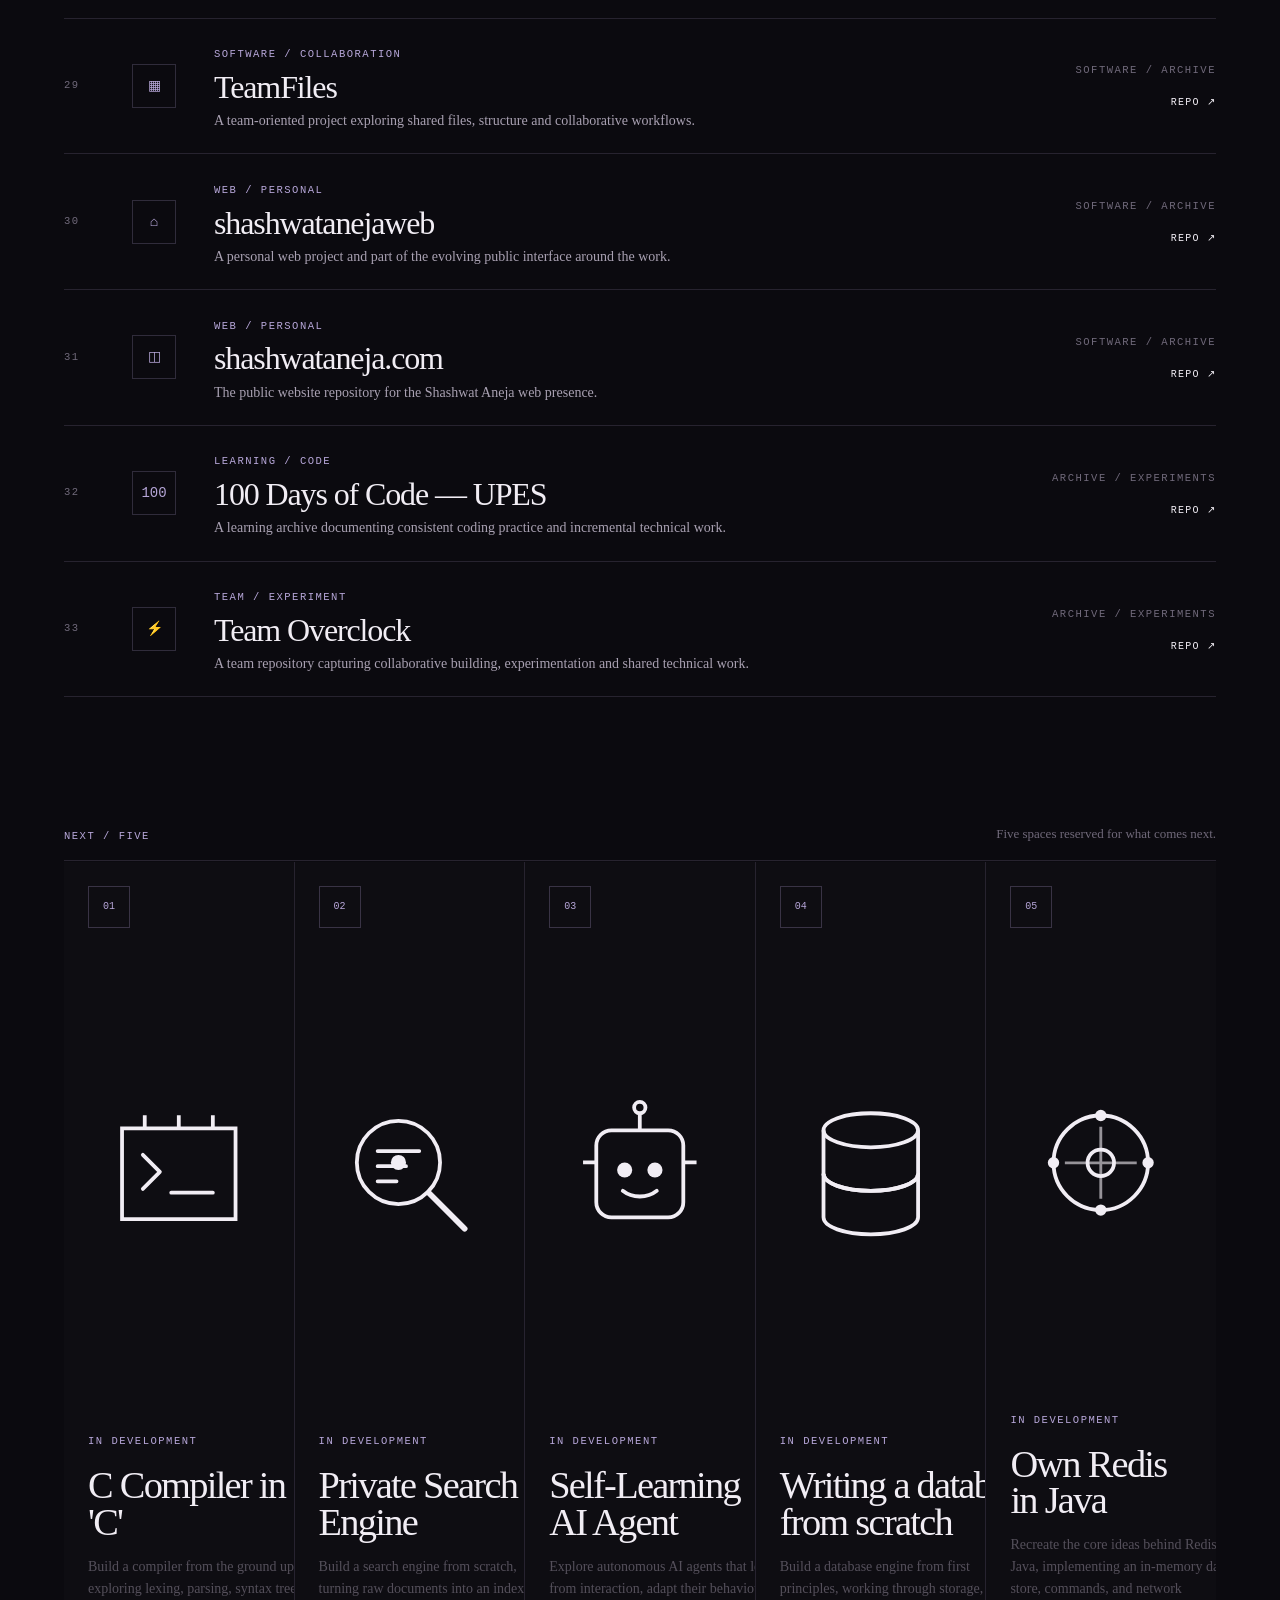
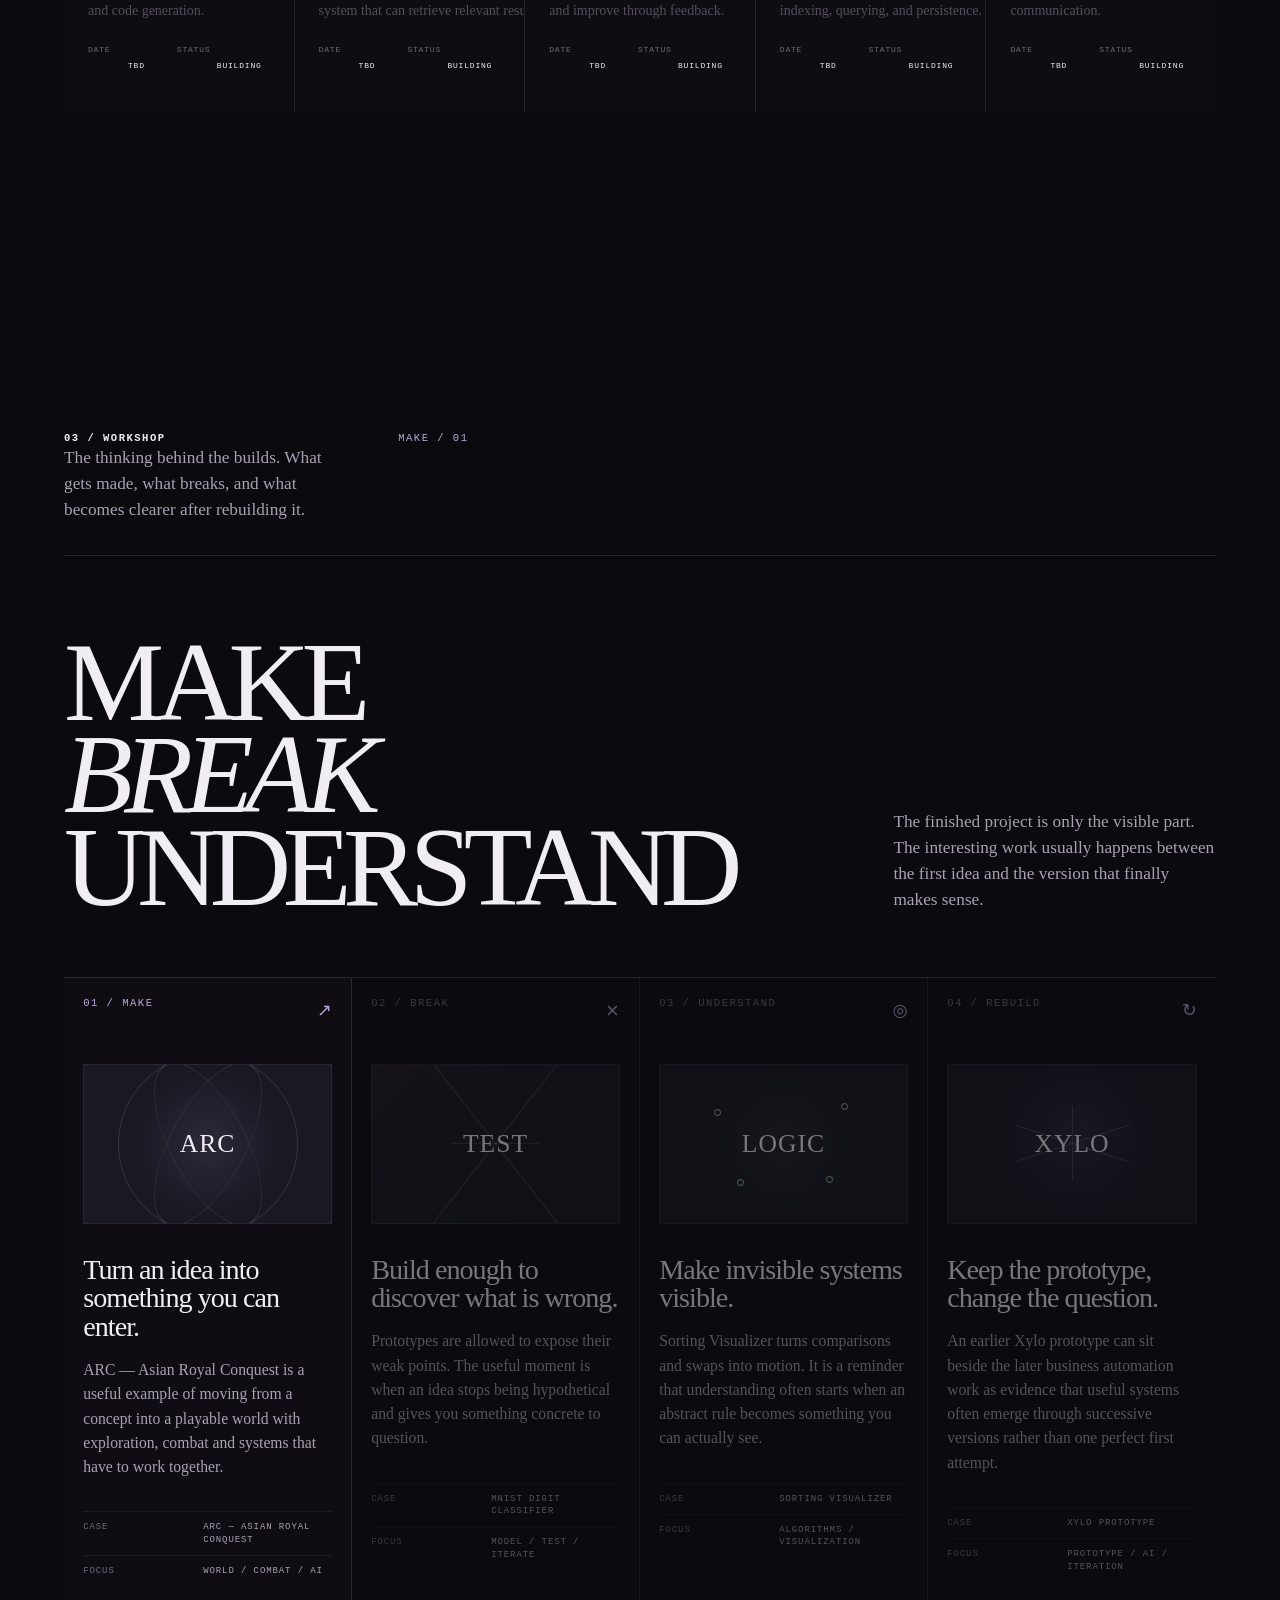
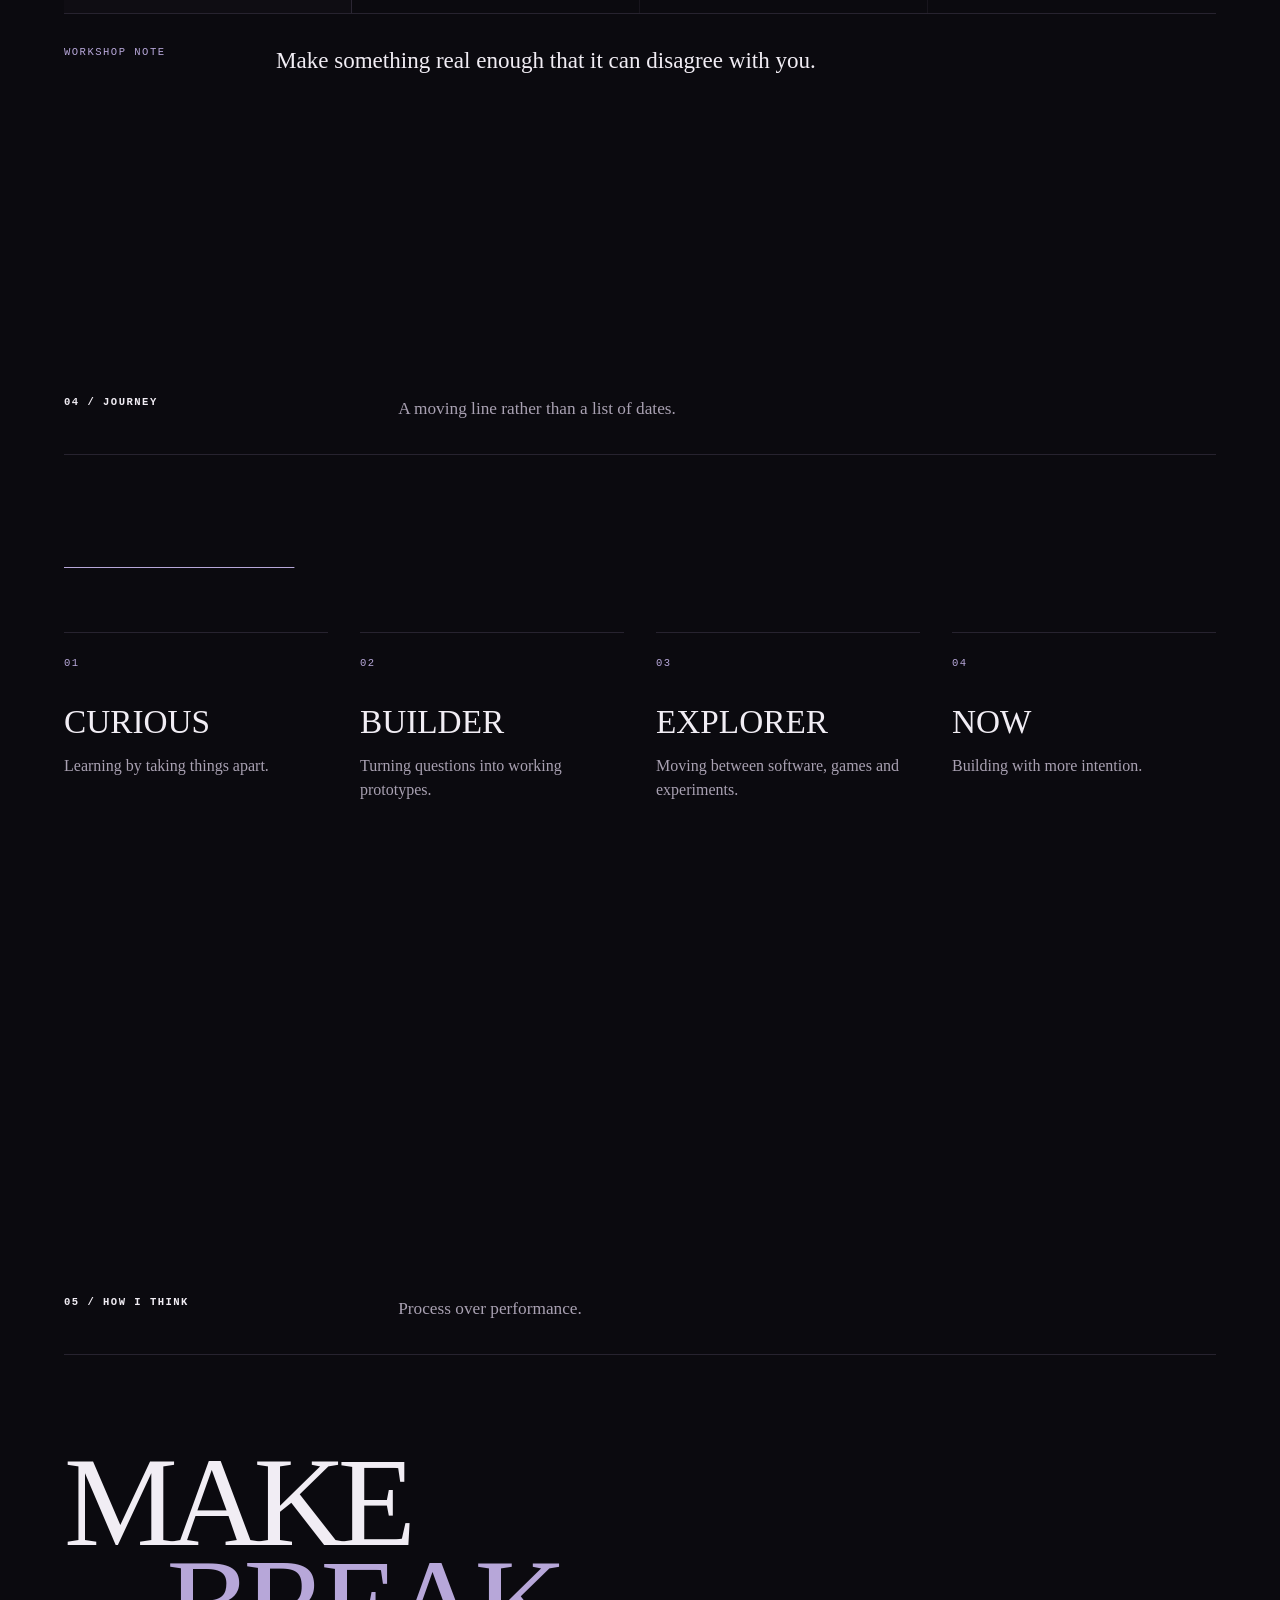
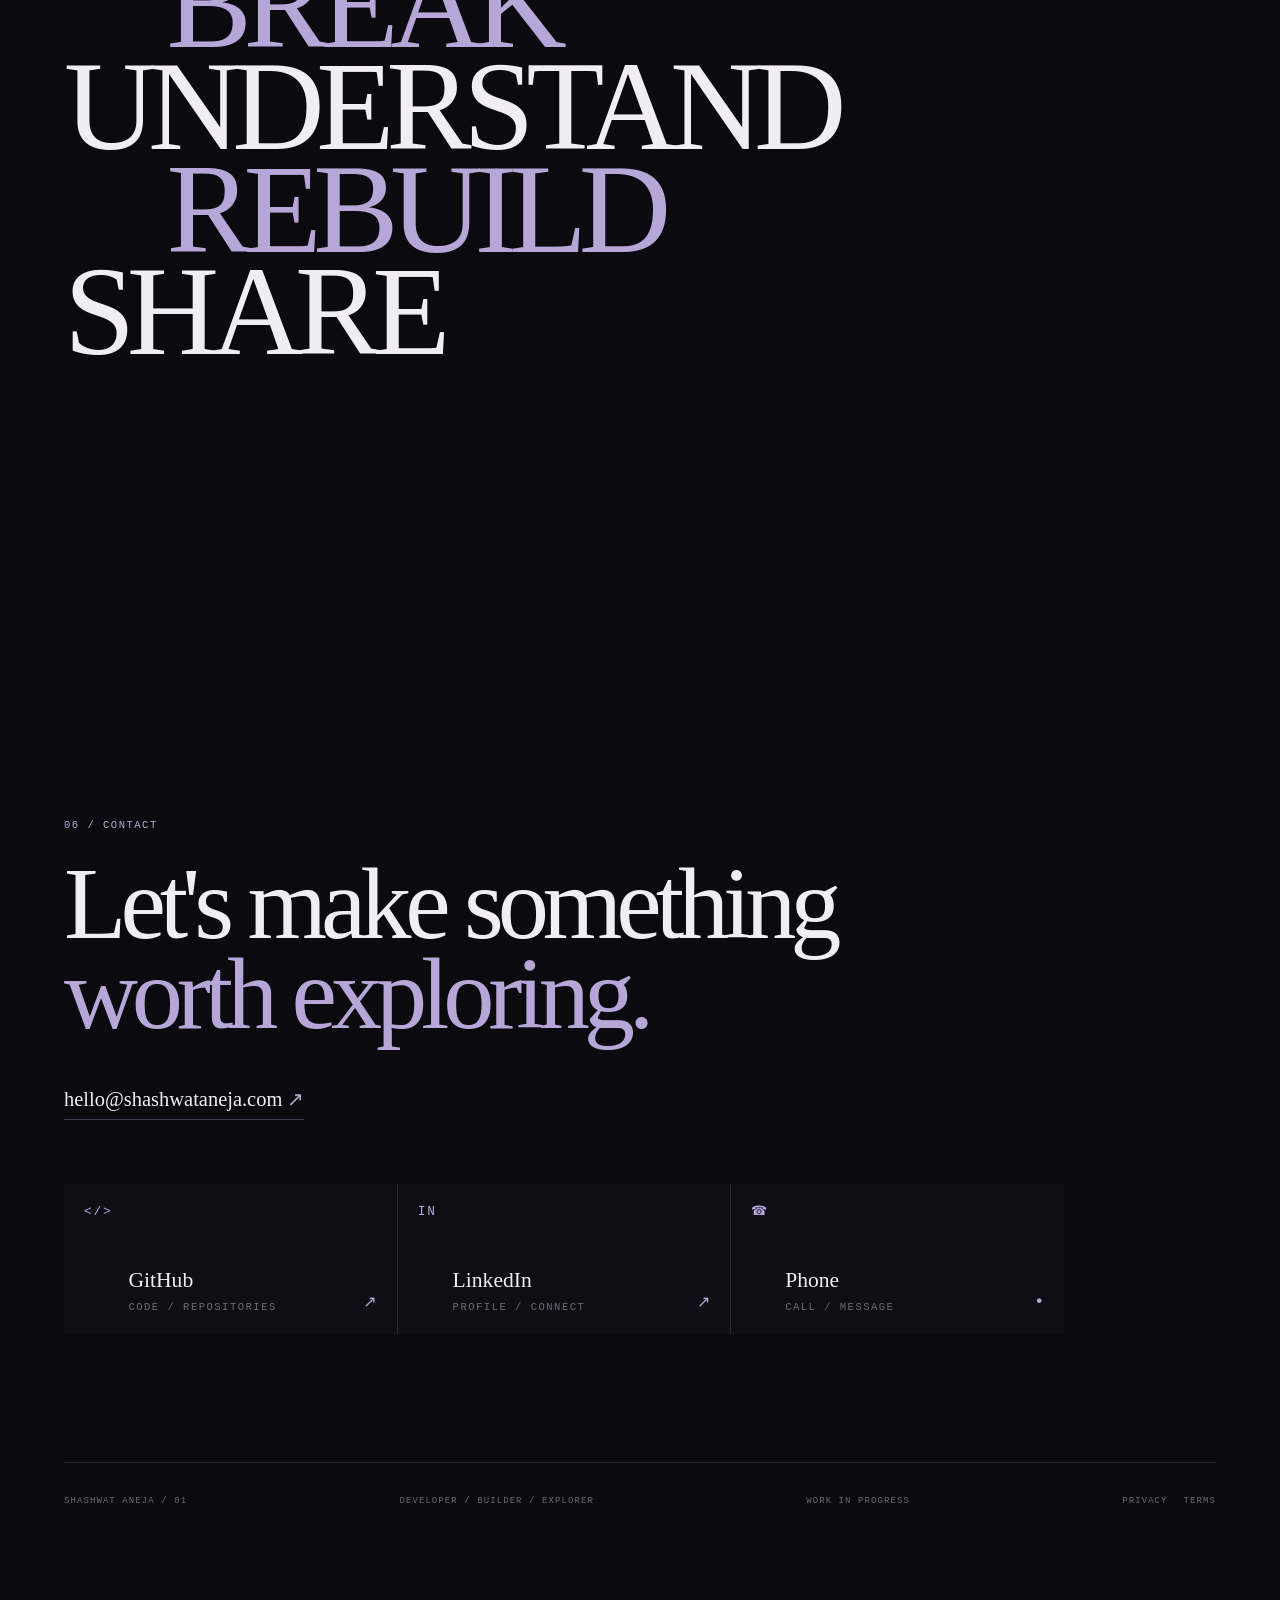
==== commit b6f5046a: "Update Open Graph image URL in index.html" ====
--- a/index.html
+++ b/index.html
@@ -14,7 +14,7 @@
   <meta property="og:title" content="Shashwat Aneja | Developer, Programmer &amp; Game Developer">
   <meta property="og:description" content="Shashwat Aneja is a developer, programmer and game developer building software, games, experiments and ideas shaped through curiosity, iteration and exploration.">
   <meta property="og:url" content="https://shashwataneja.com/">
-  <meta property="og:image" content="https://shashwataneja.com/assets/og/shashwat-aneja-portfolio.png">
+  <meta property="og:image" content="https://shashwataneja.com/assets/icons/favicon-32.png">
   <meta property="og:image:alt" content="Shashwat Aneja portfolio">
   <meta name="twitter:card" content="summary_large_image">
   <meta name="twitter:title" content="Shashwat Aneja | Developer, Programmer &amp; Game Developer">
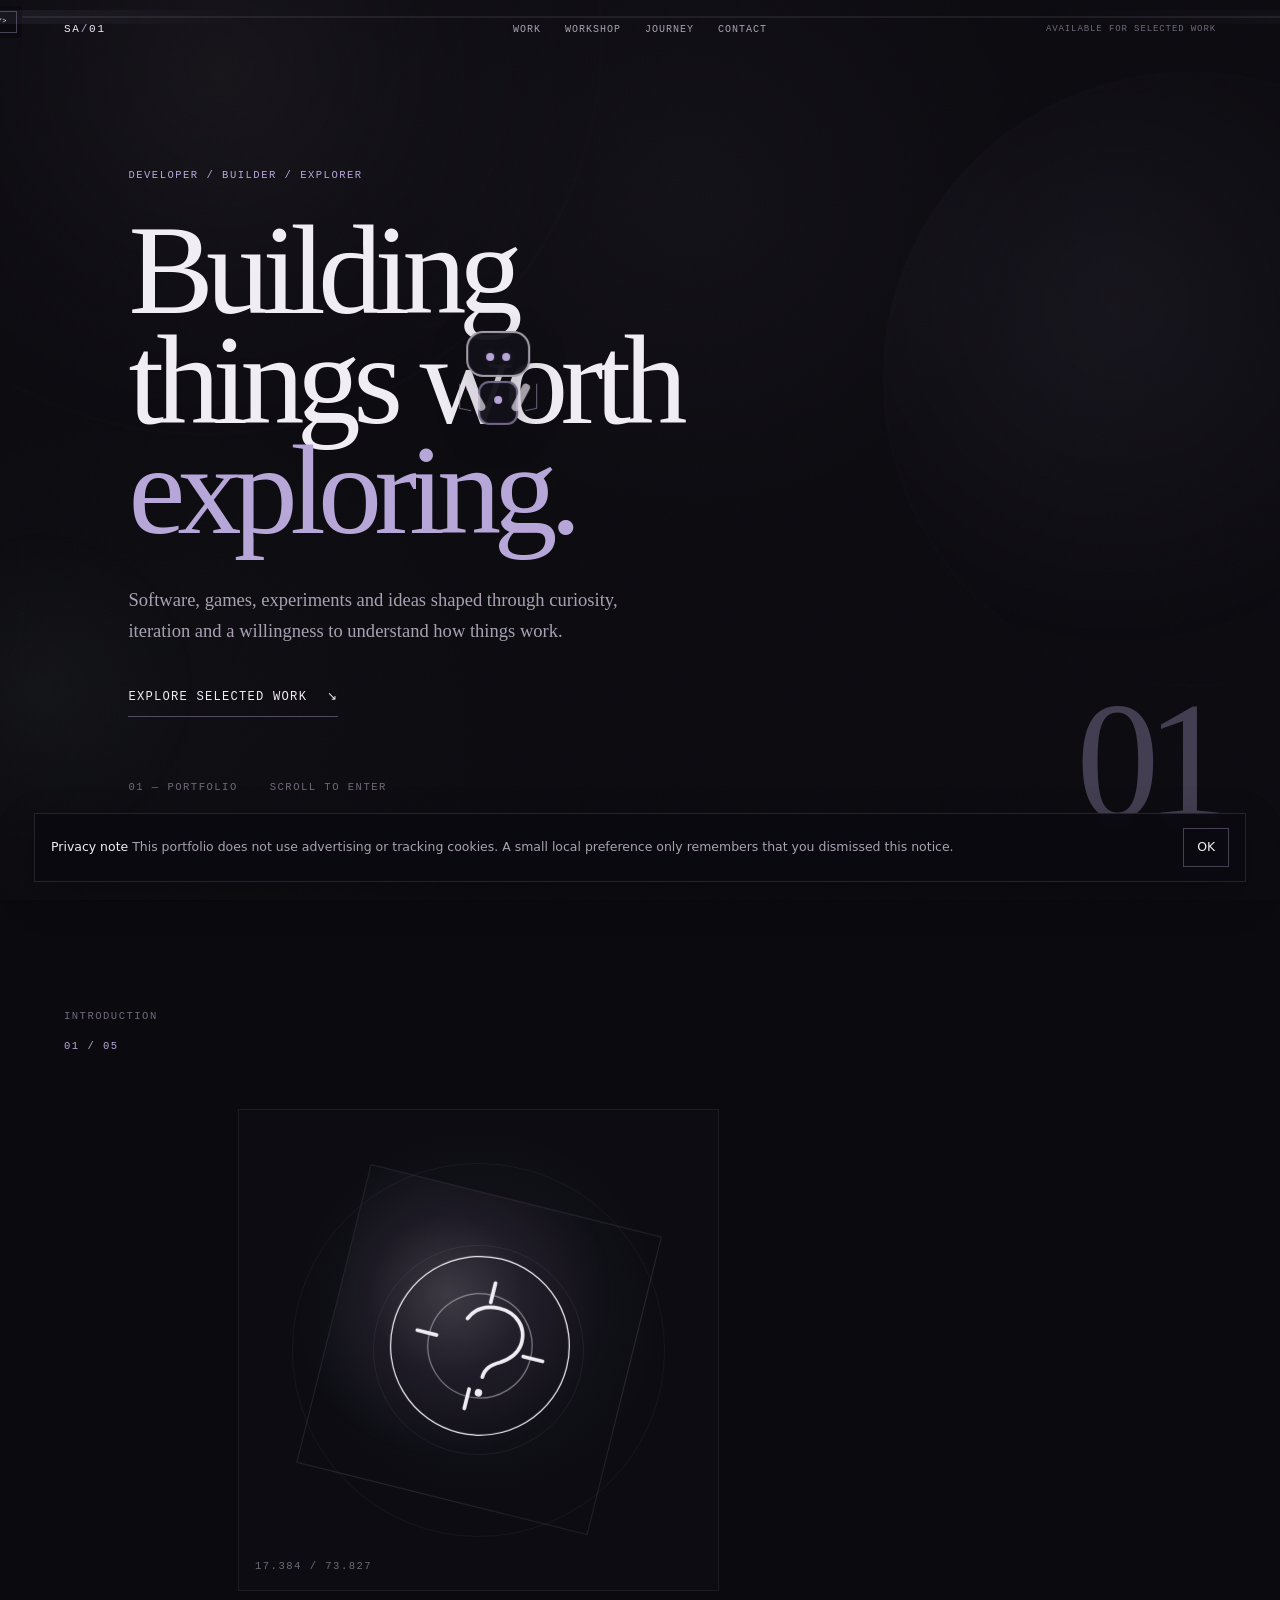
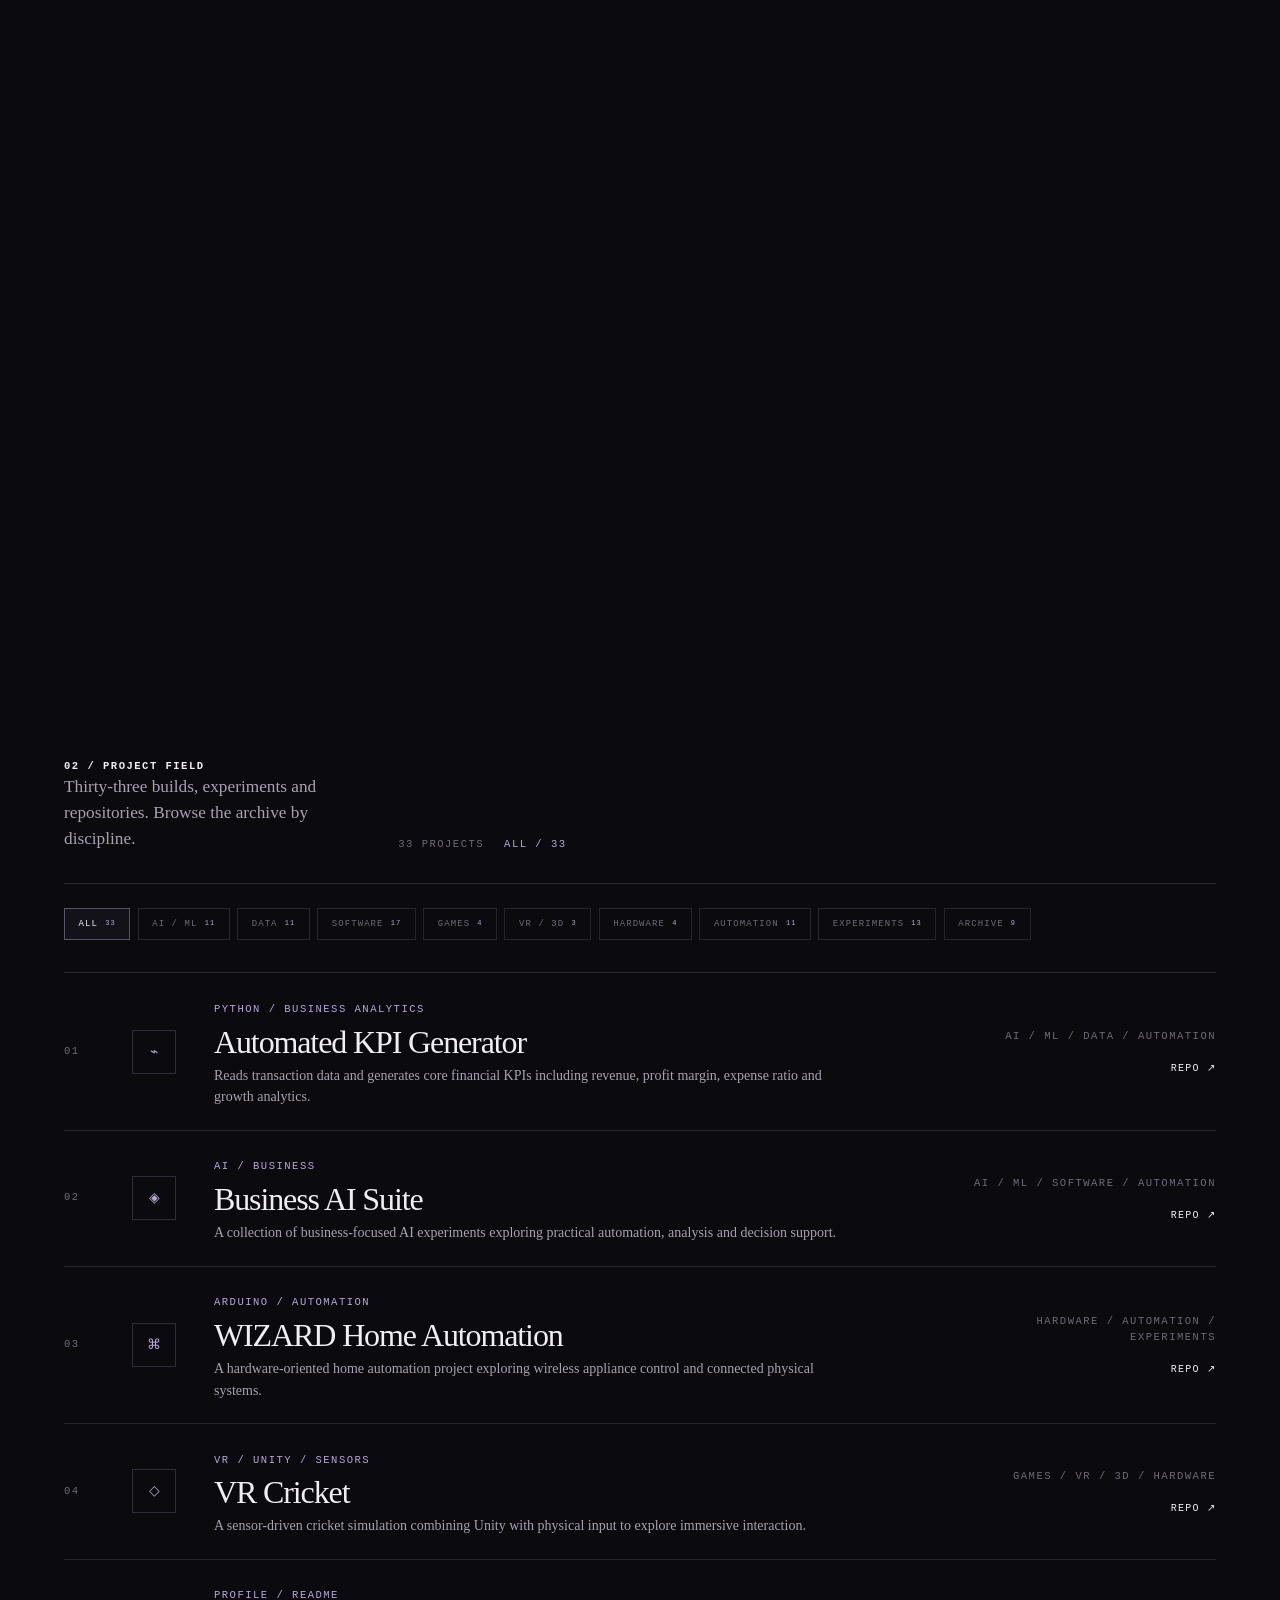
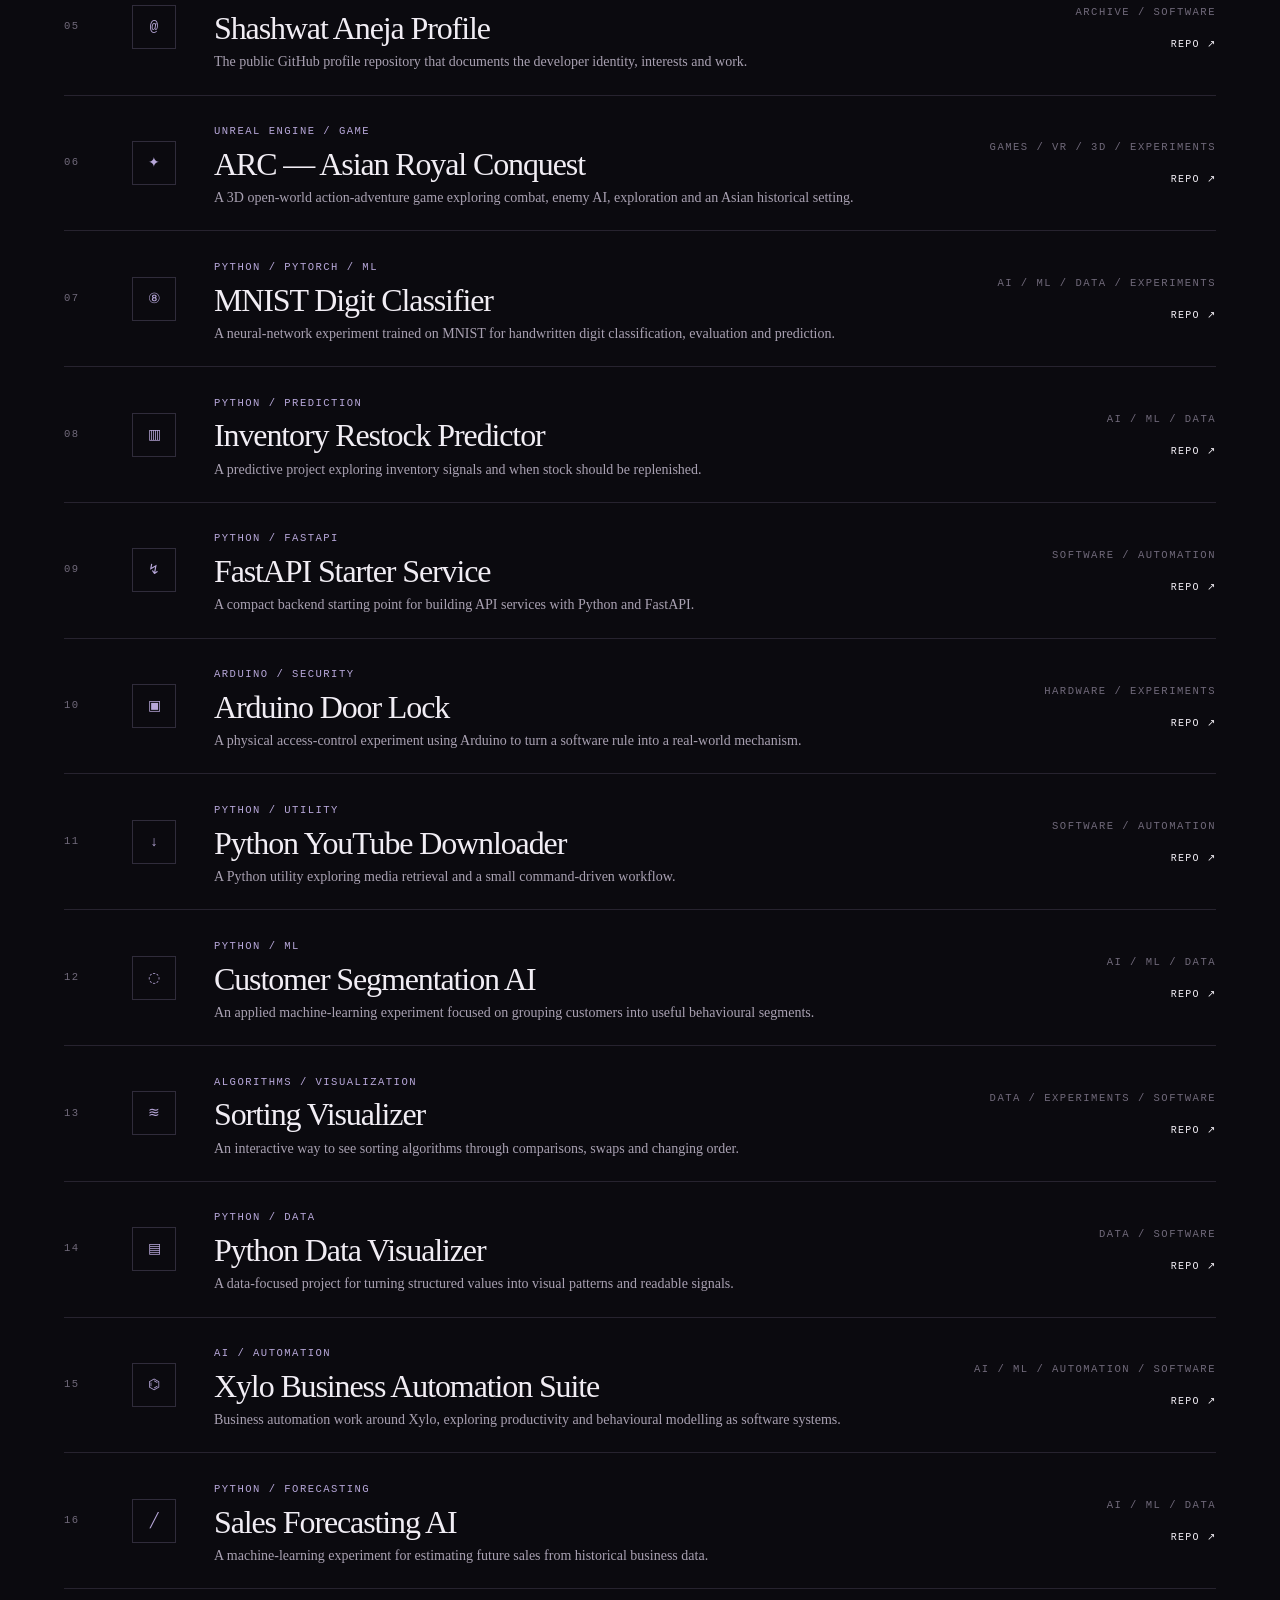
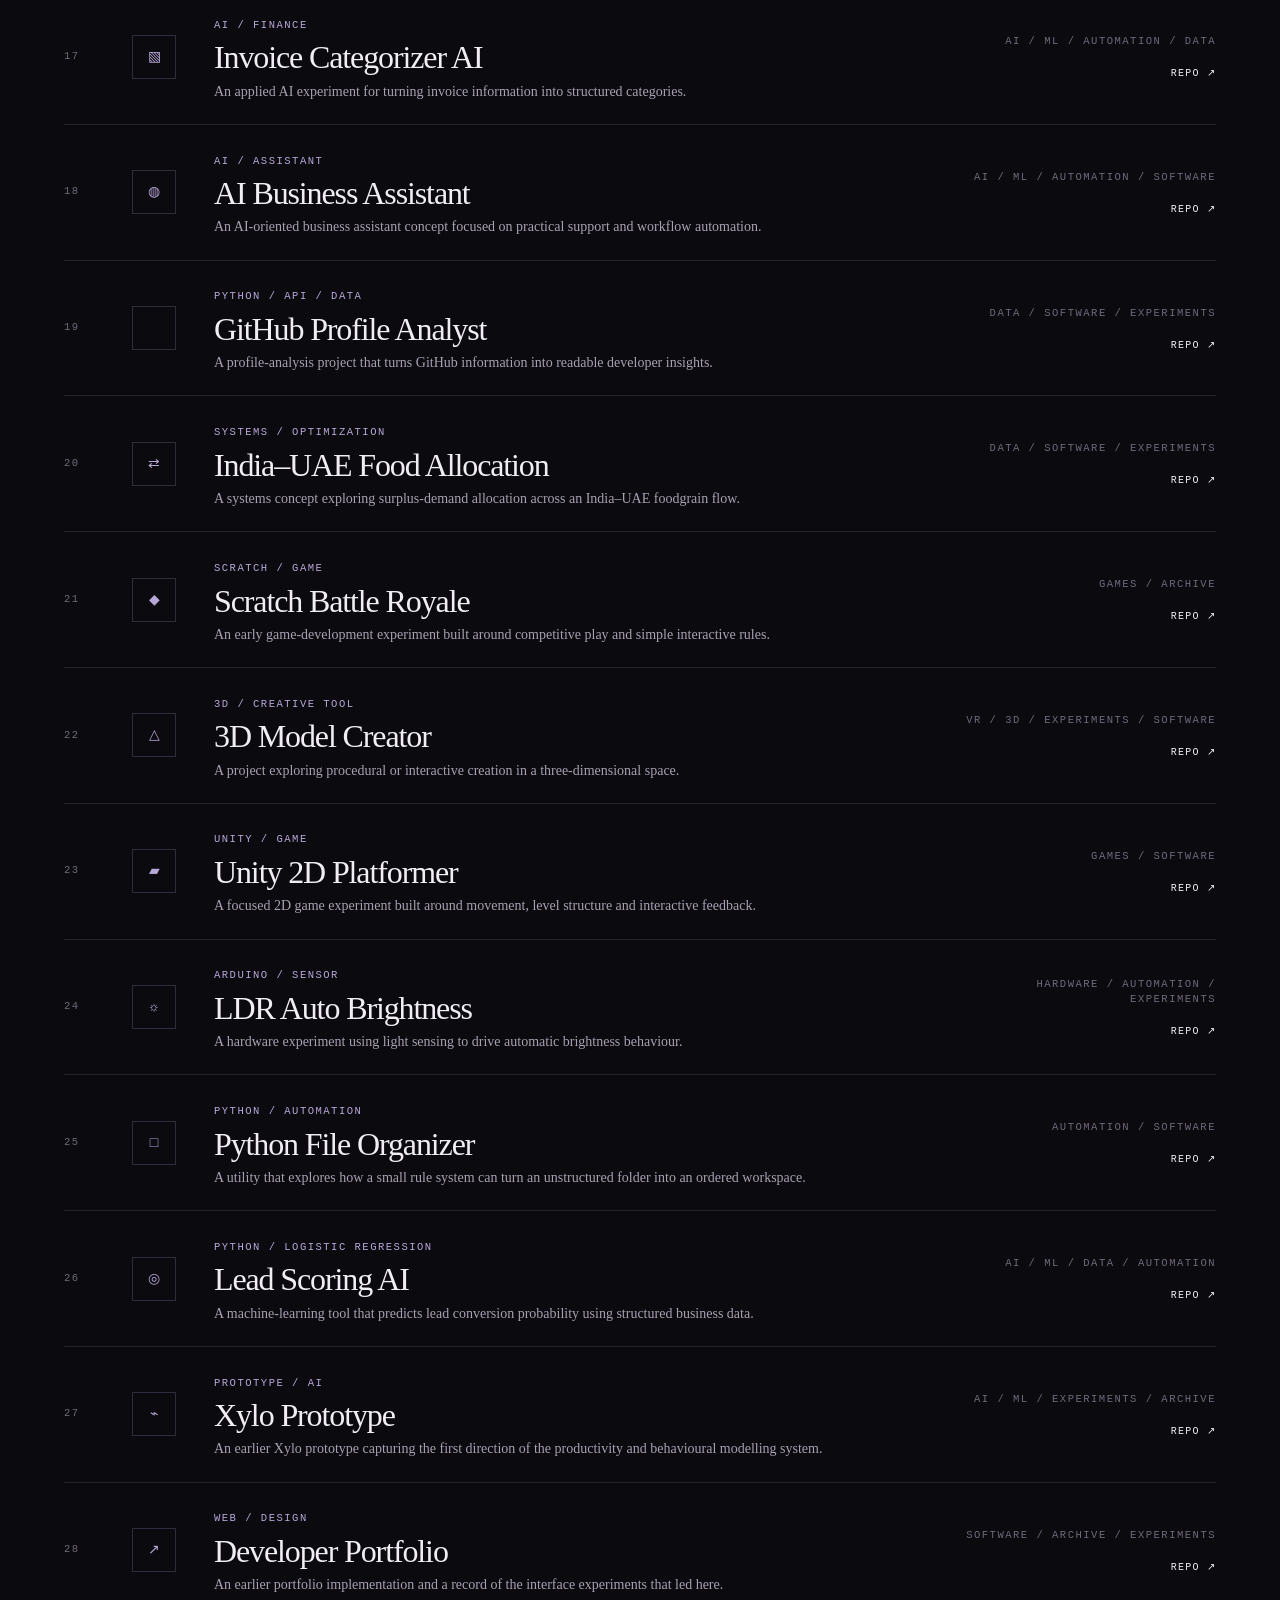
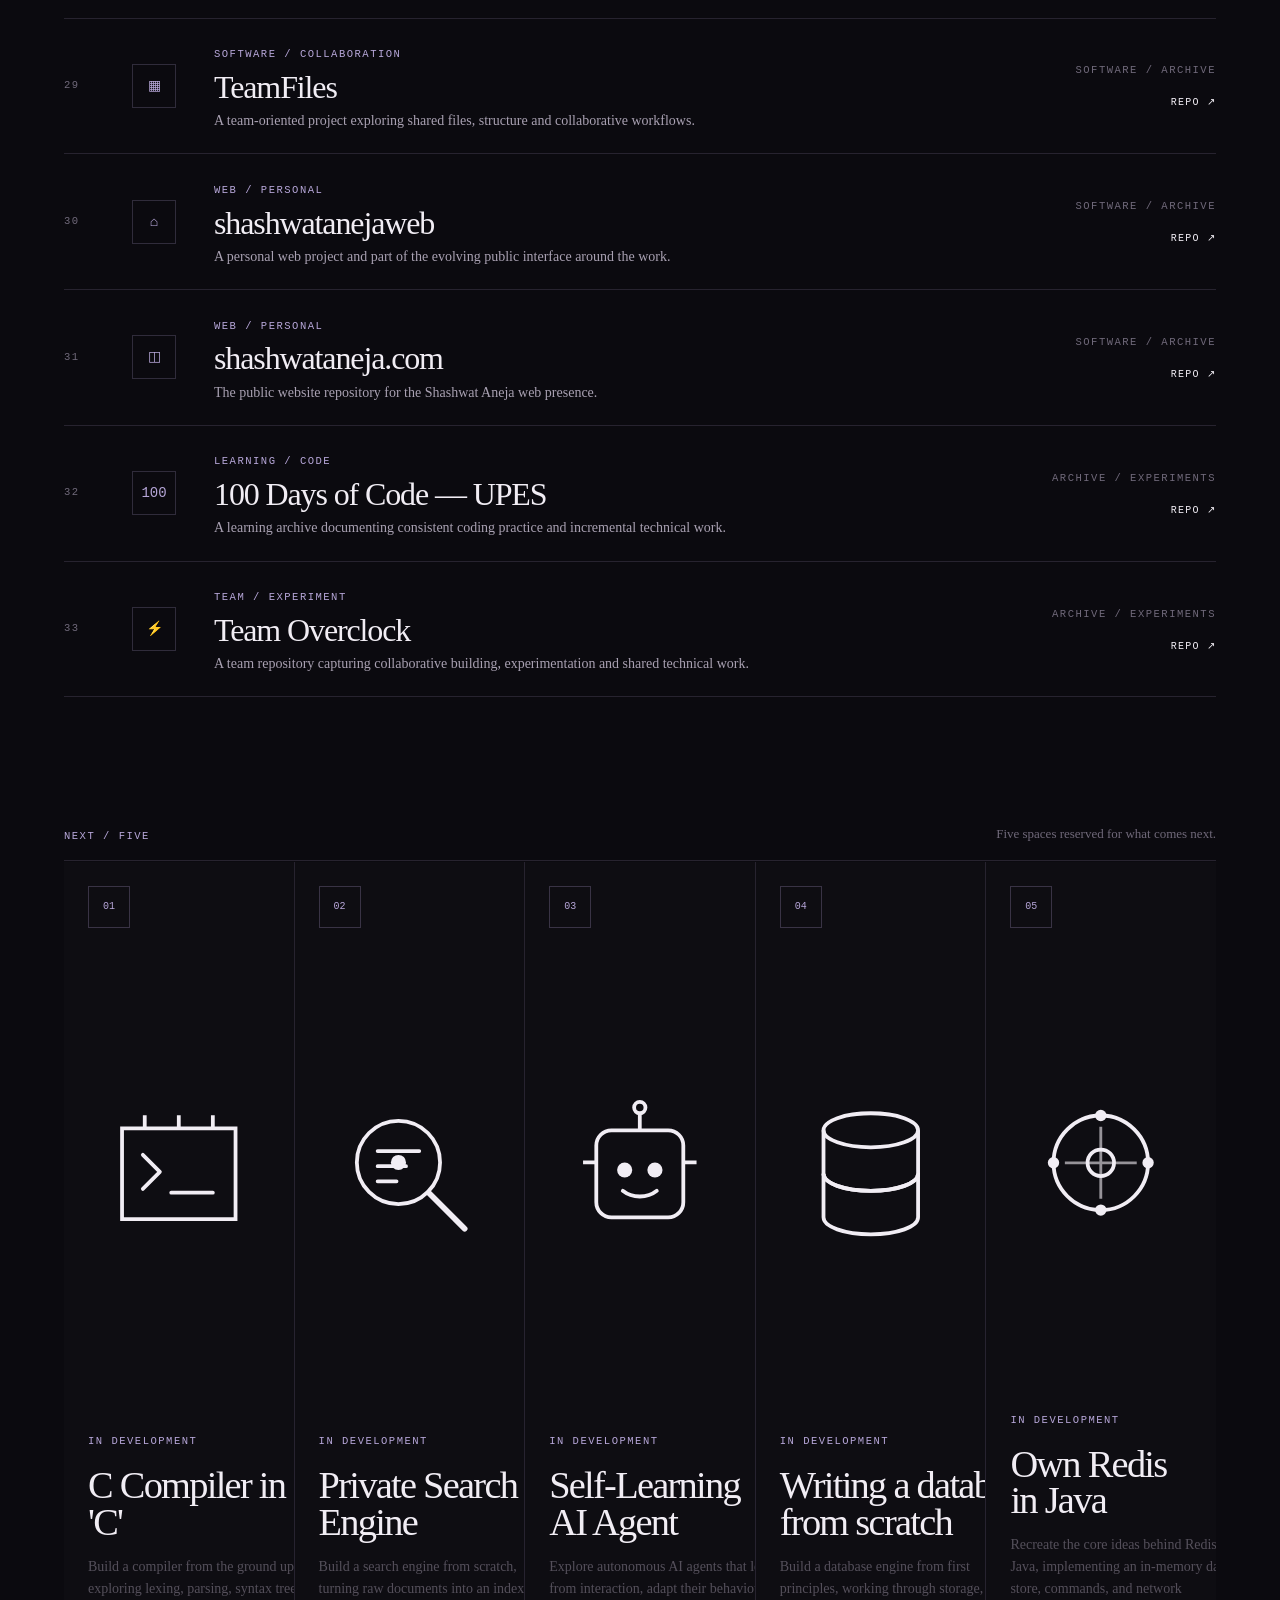
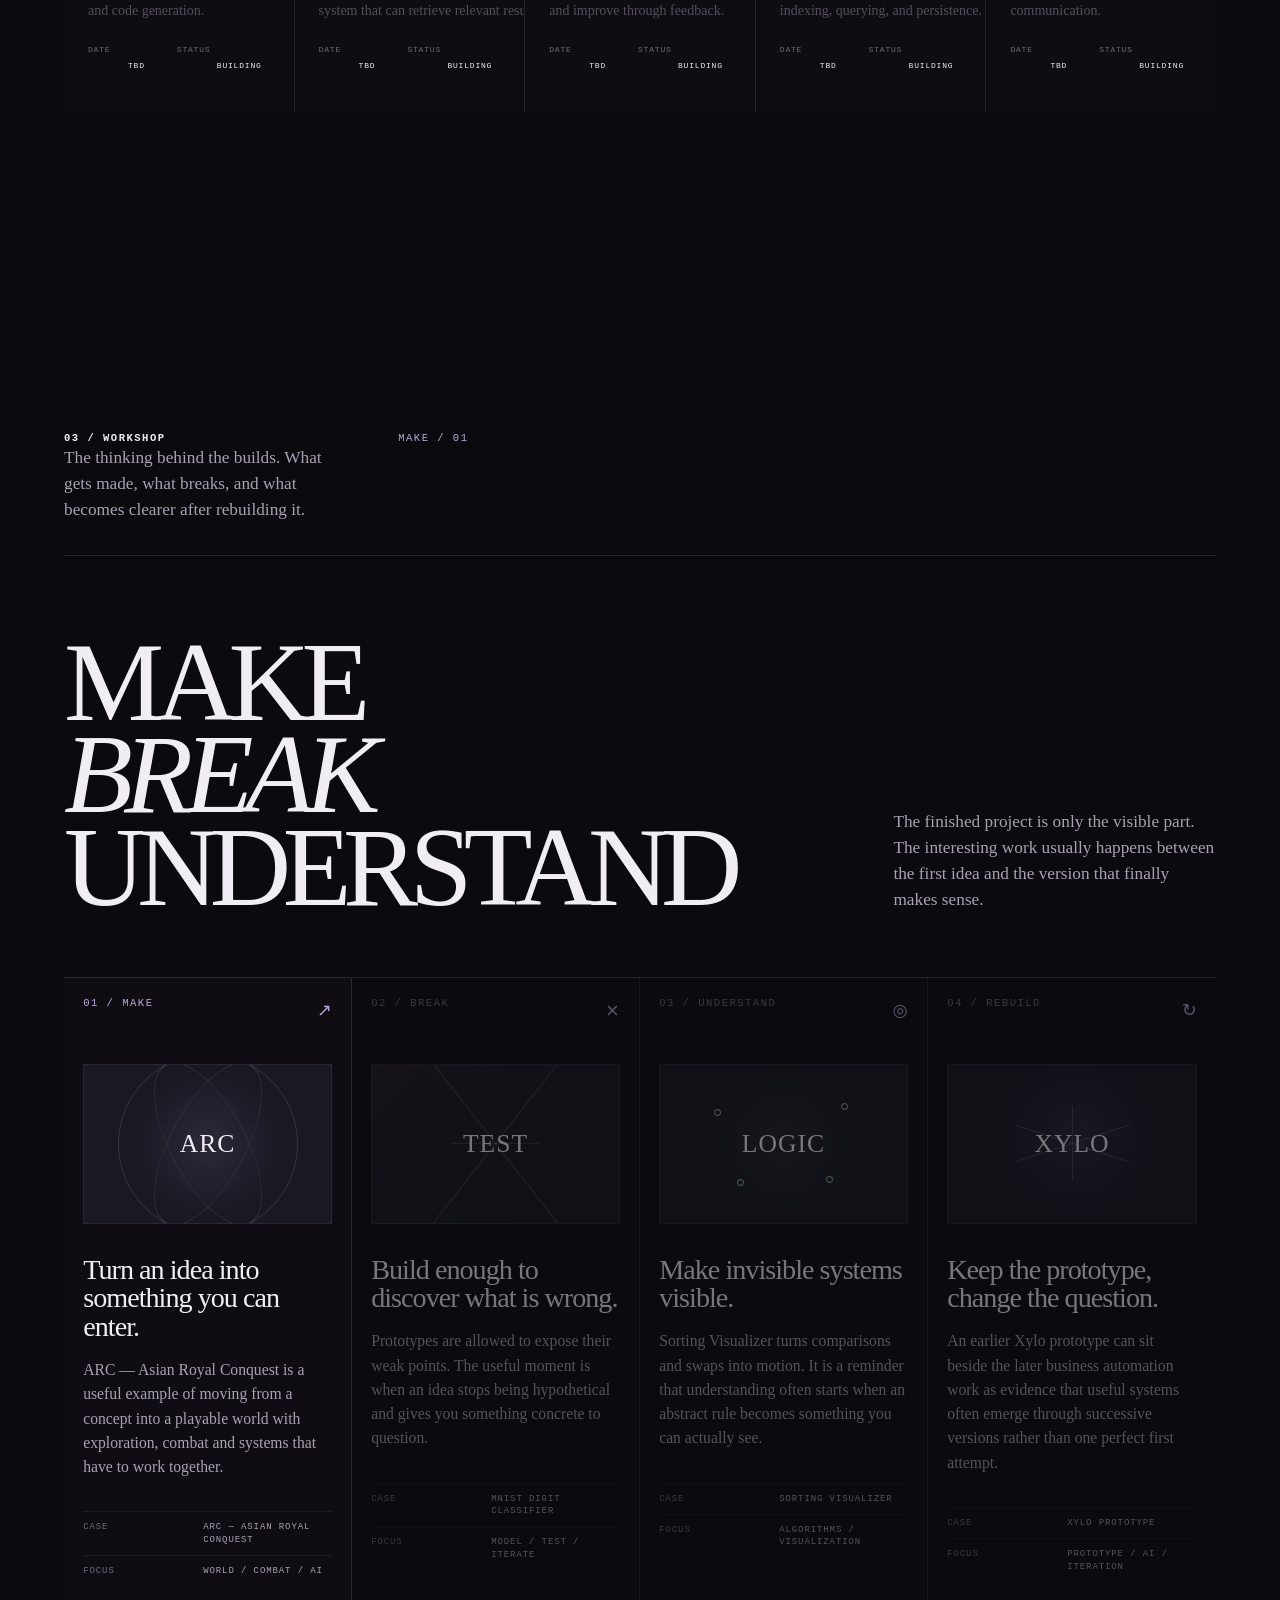
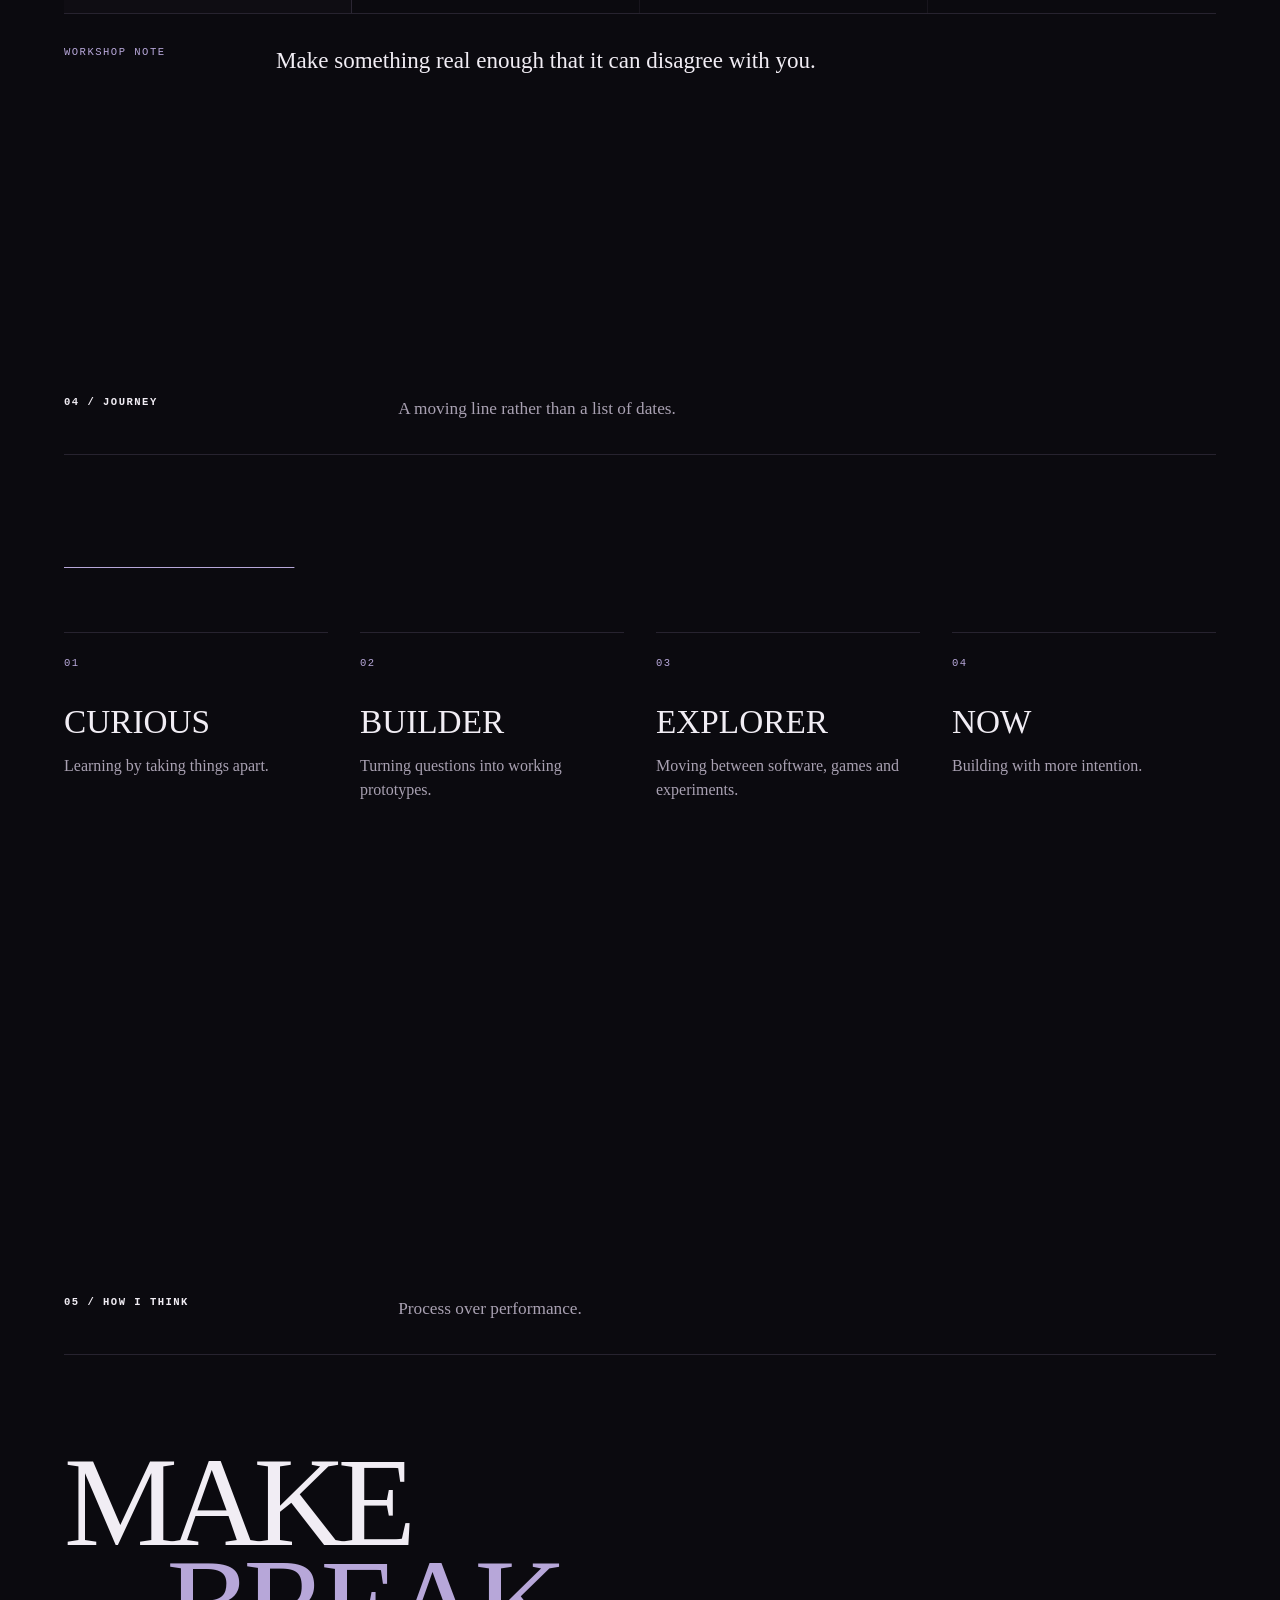
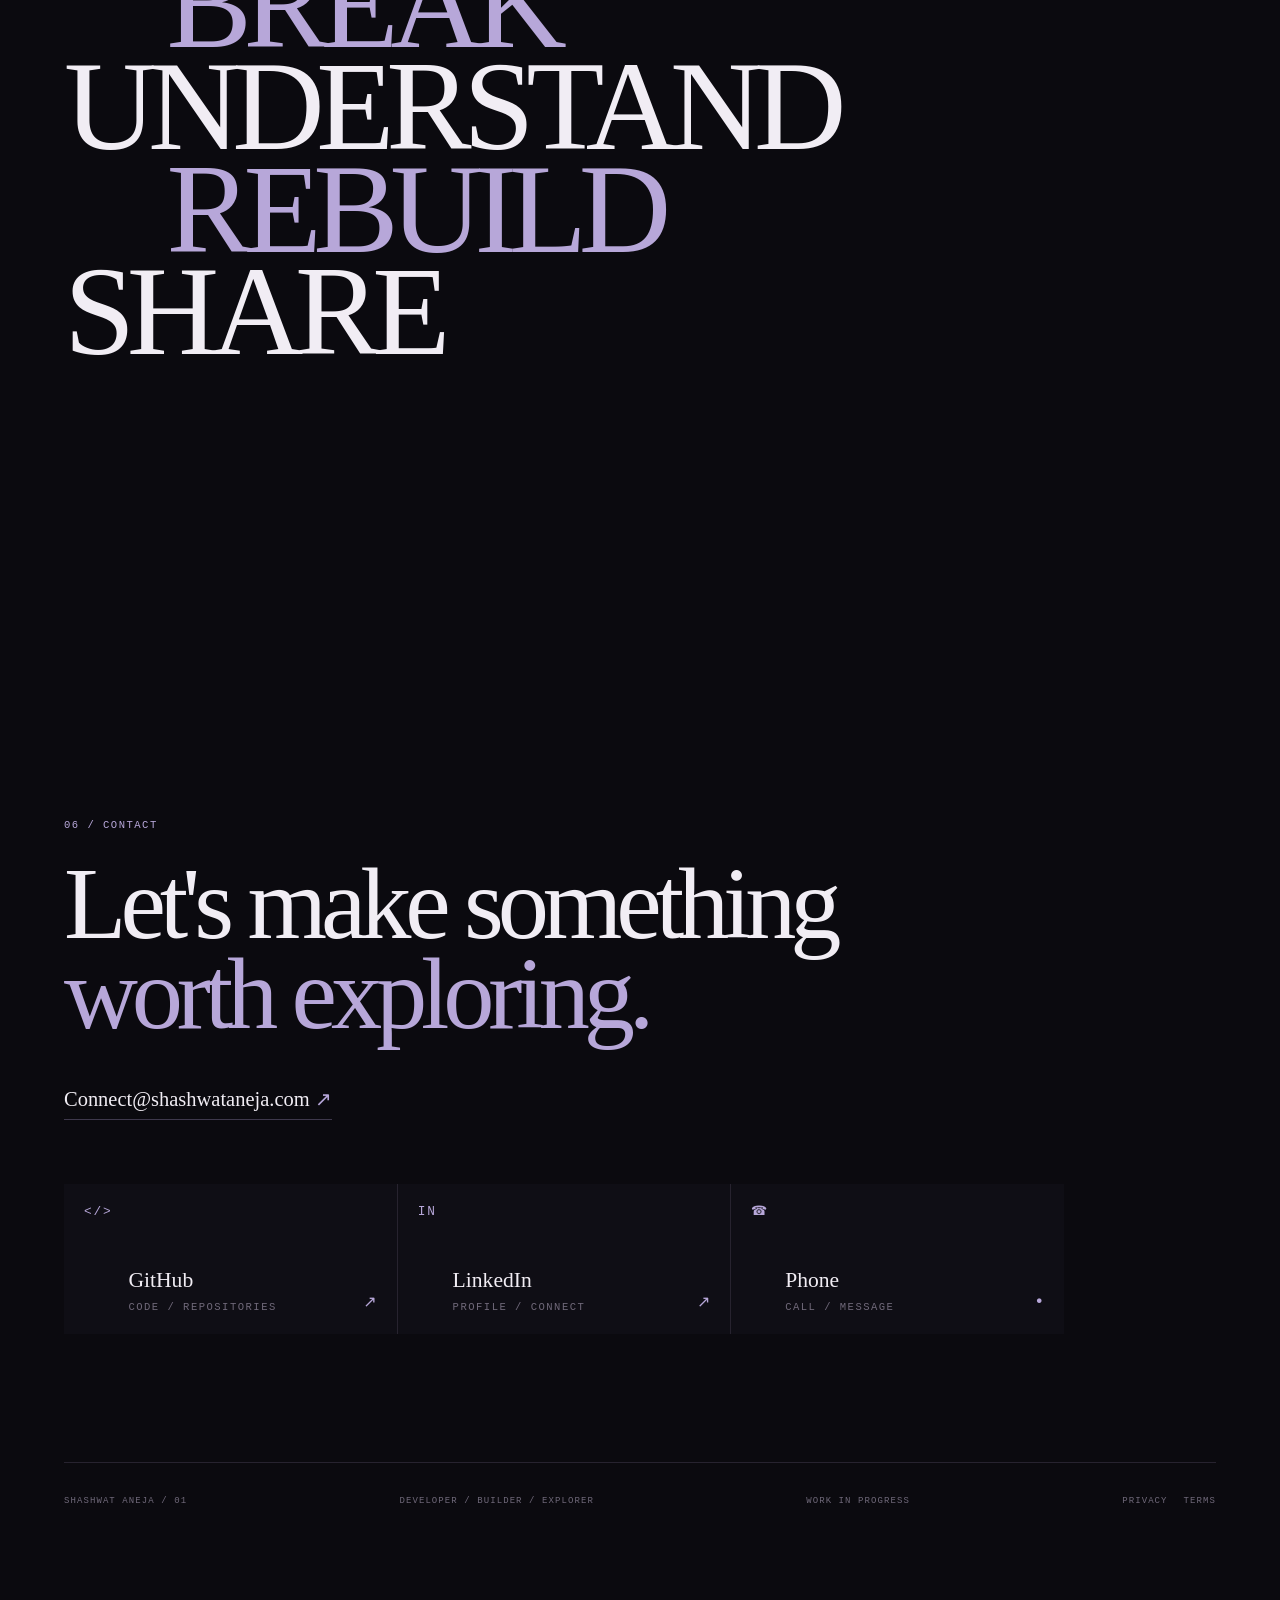
==== commit 8651c46e: "Update index.html" ====
--- a/index.html
+++ b/index.html
@@ -472,7 +472,7 @@
       <div class="contact-inner">
         <span class="mono">06 / CONTACT</span>
         <h2>Let's make something<br><em>worth exploring.</em></h2>
-        <a class="contact-link" href="mailto:shashwataneja1401@gmail.com">hello@shashwataneja.com <span>↗</span></a>
+        <a class="contact-link" href="mailto:Connect@shashwataneja.com">Connect@shashwataneja.com <span>↗</span></a>
         <div class="contact-links" data-contact-links>
           <a class="contact-card" href="https://github.com/Shashwat-Aneja" target="_blank" rel="noopener noreferrer"><span class="contact-card__icon mono">&lt;/&gt;</span><span class="contact-card__body"><strong>GitHub</strong><small class="mono">CODE / REPOSITORIES</small></span><span class="contact-card__arrow">↗</span></a>
           <a class="contact-card" href="https://www.linkedin.com/in/shashwat-aneja" target="_blank" rel="noopener noreferrer"><span class="contact-card__icon mono">in</span><span class="contact-card__body"><strong>LinkedIn</strong><small class="mono">PROFILE / CONNECT</small></span><span class="contact-card__arrow">↗</span></a>
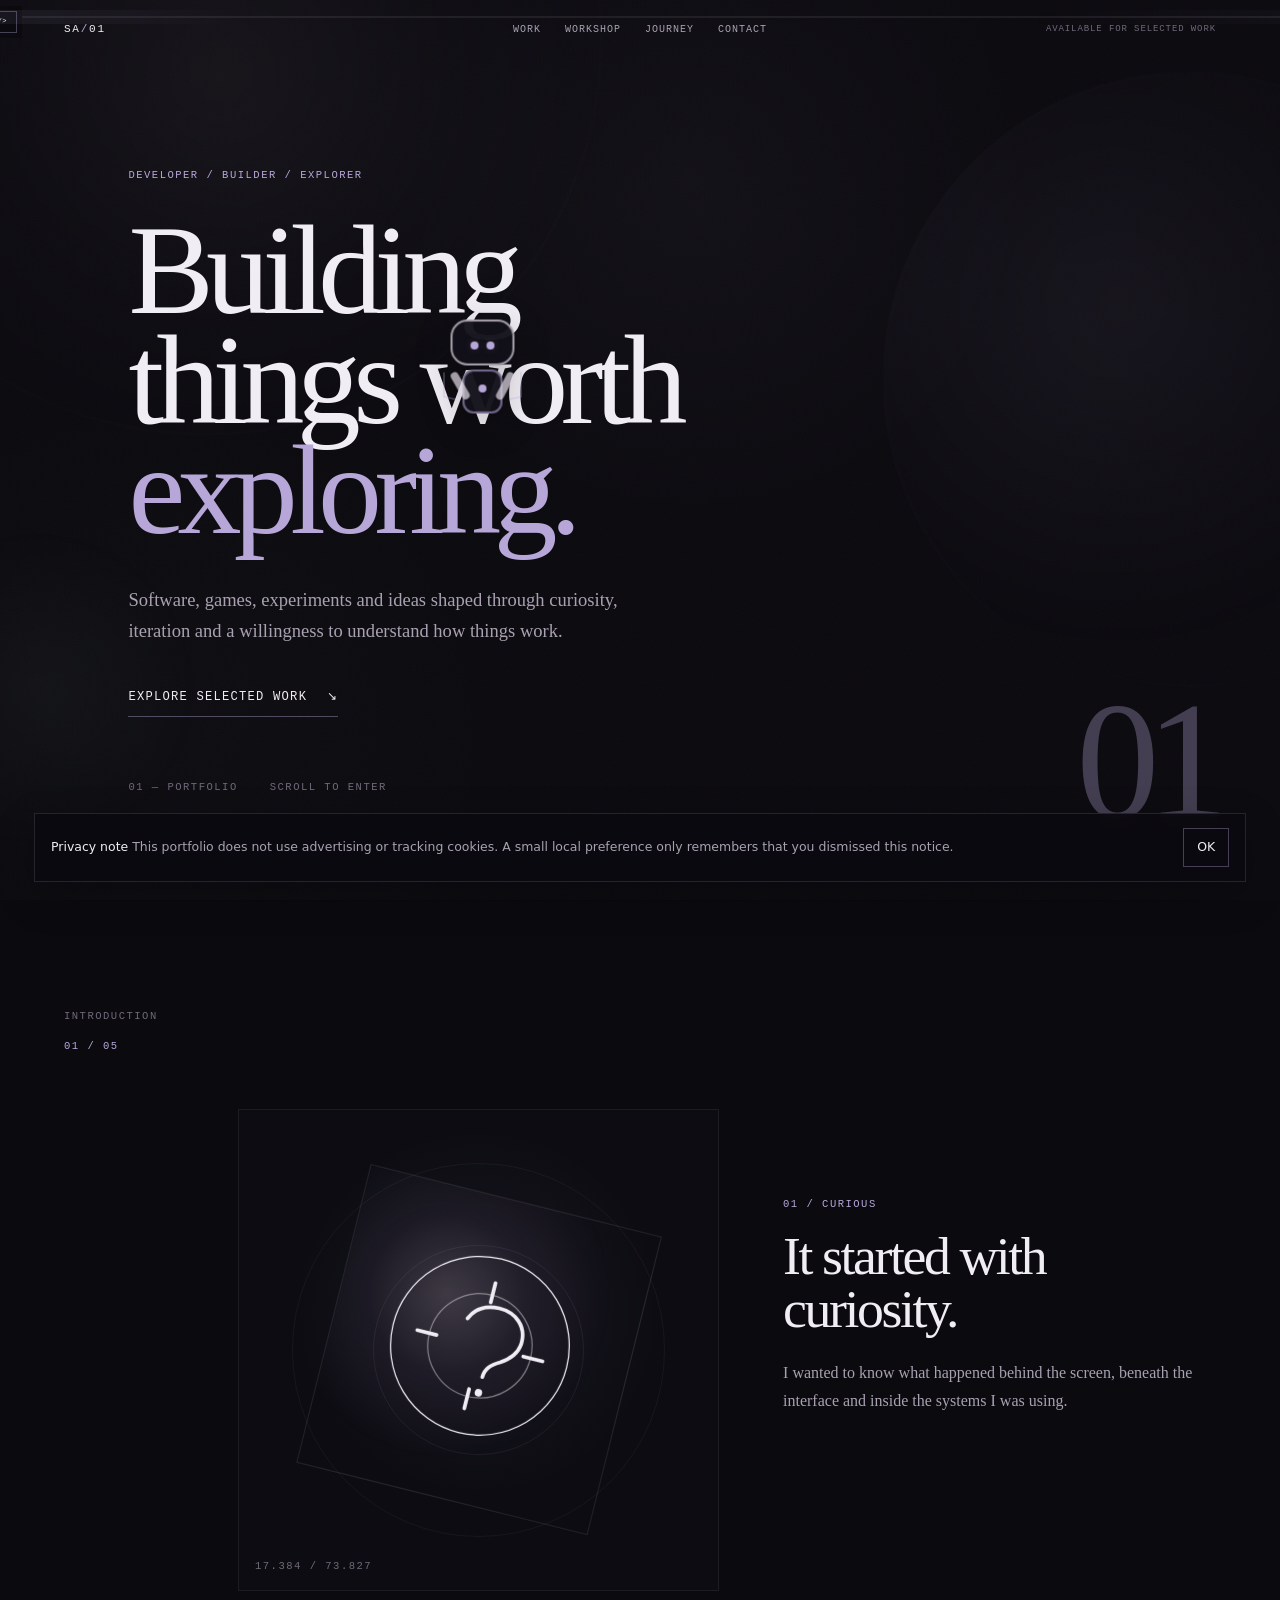
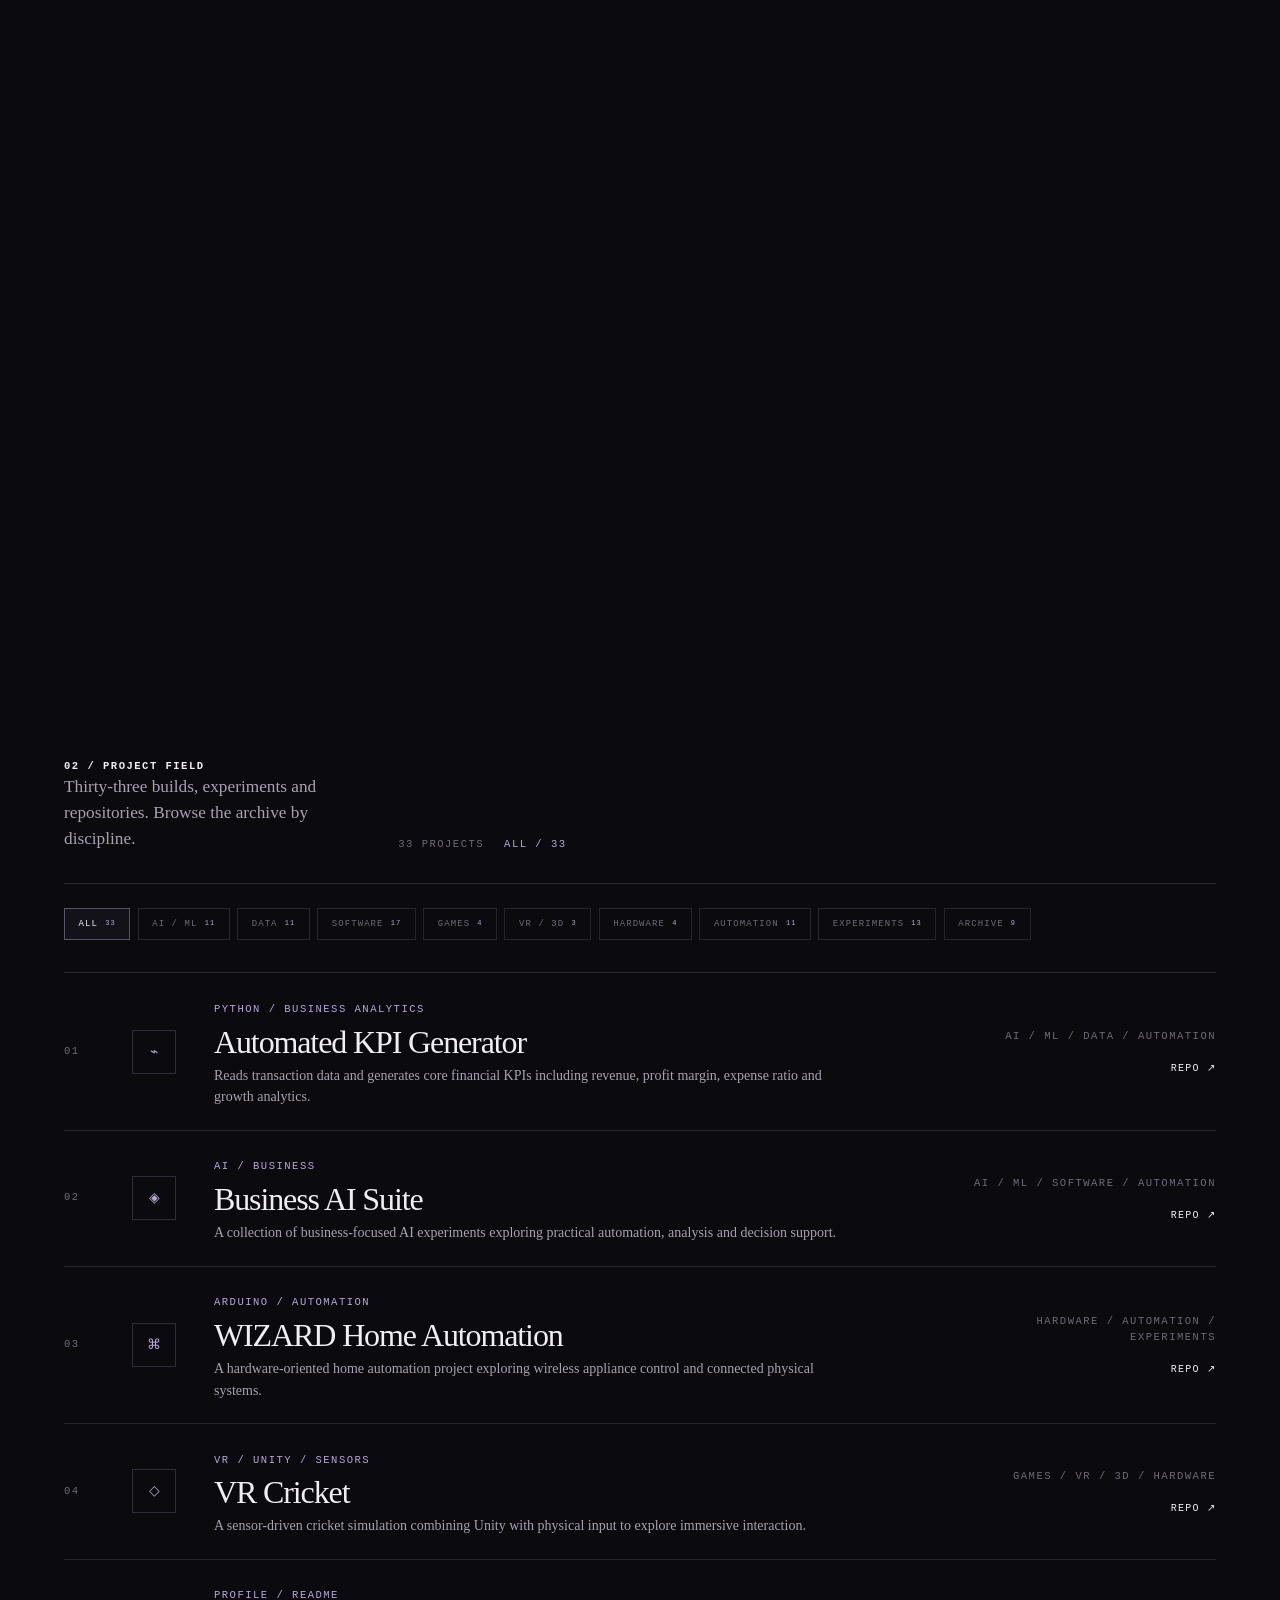
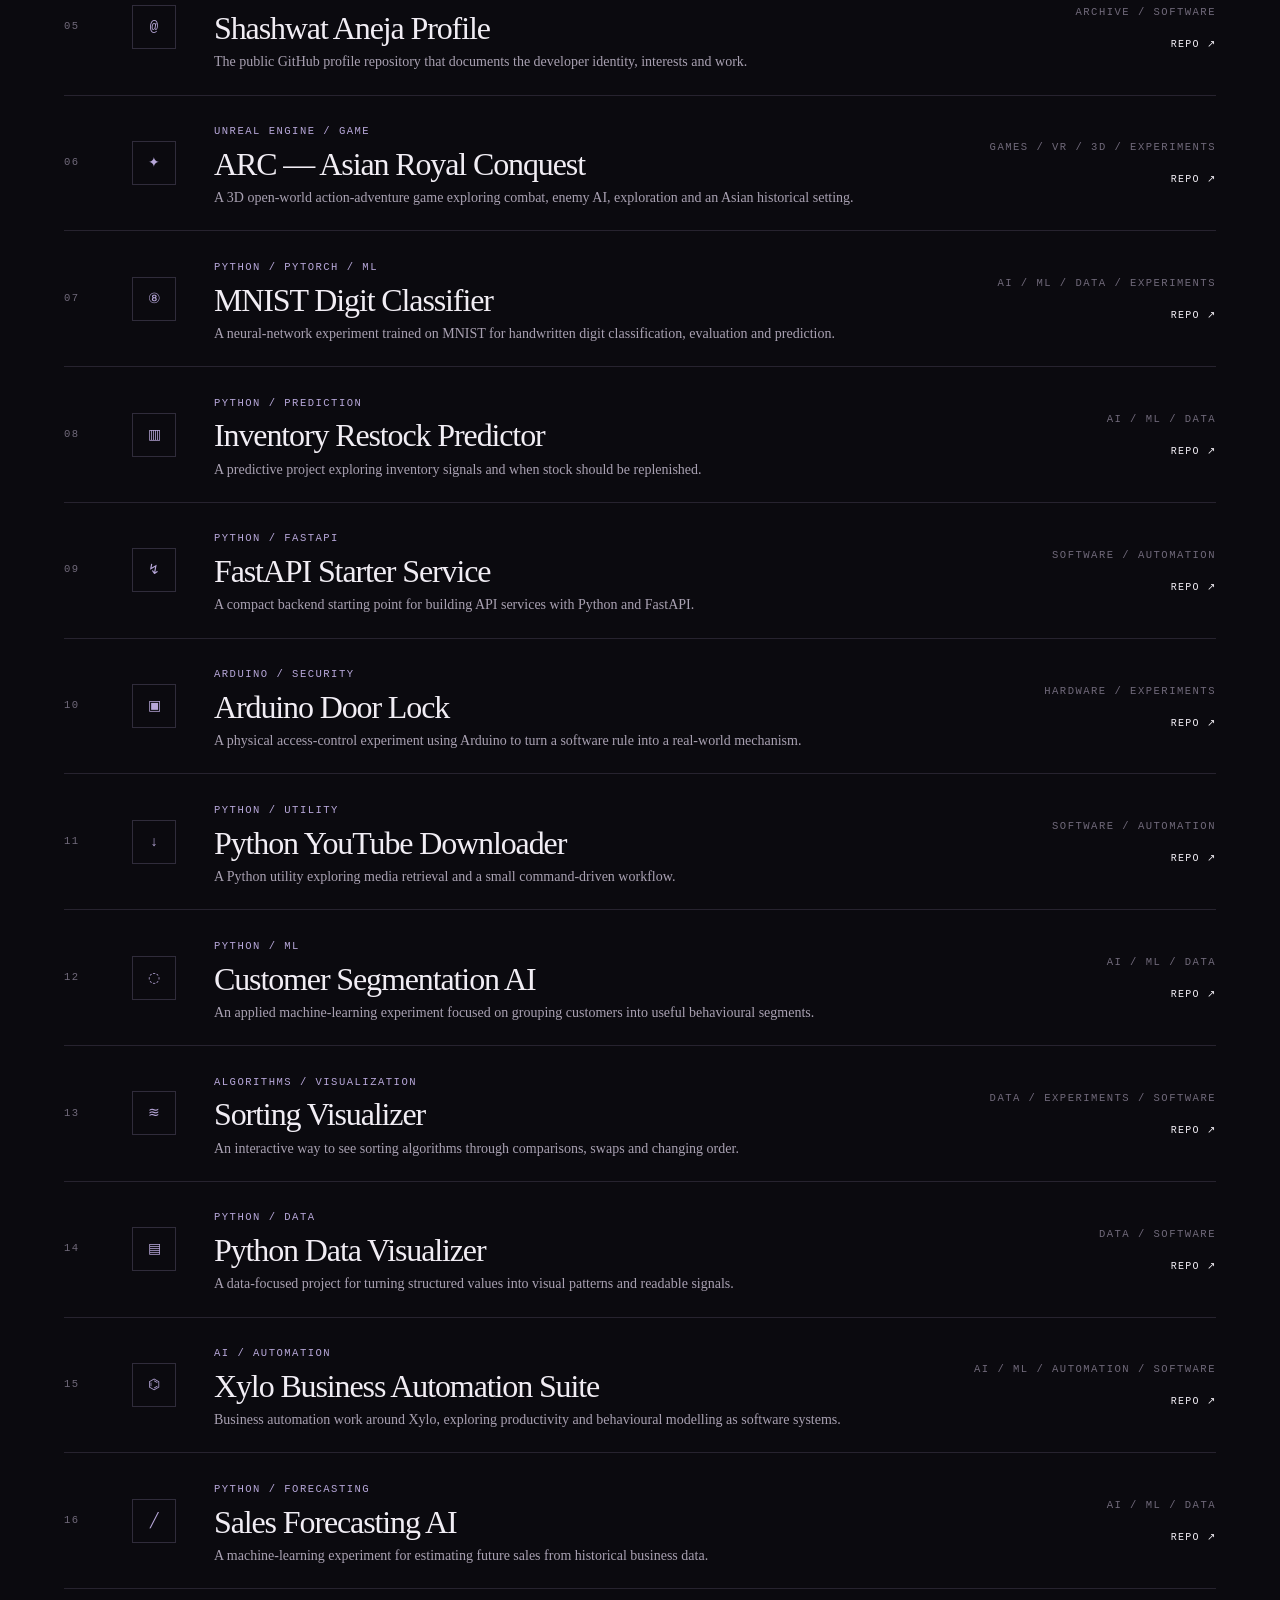
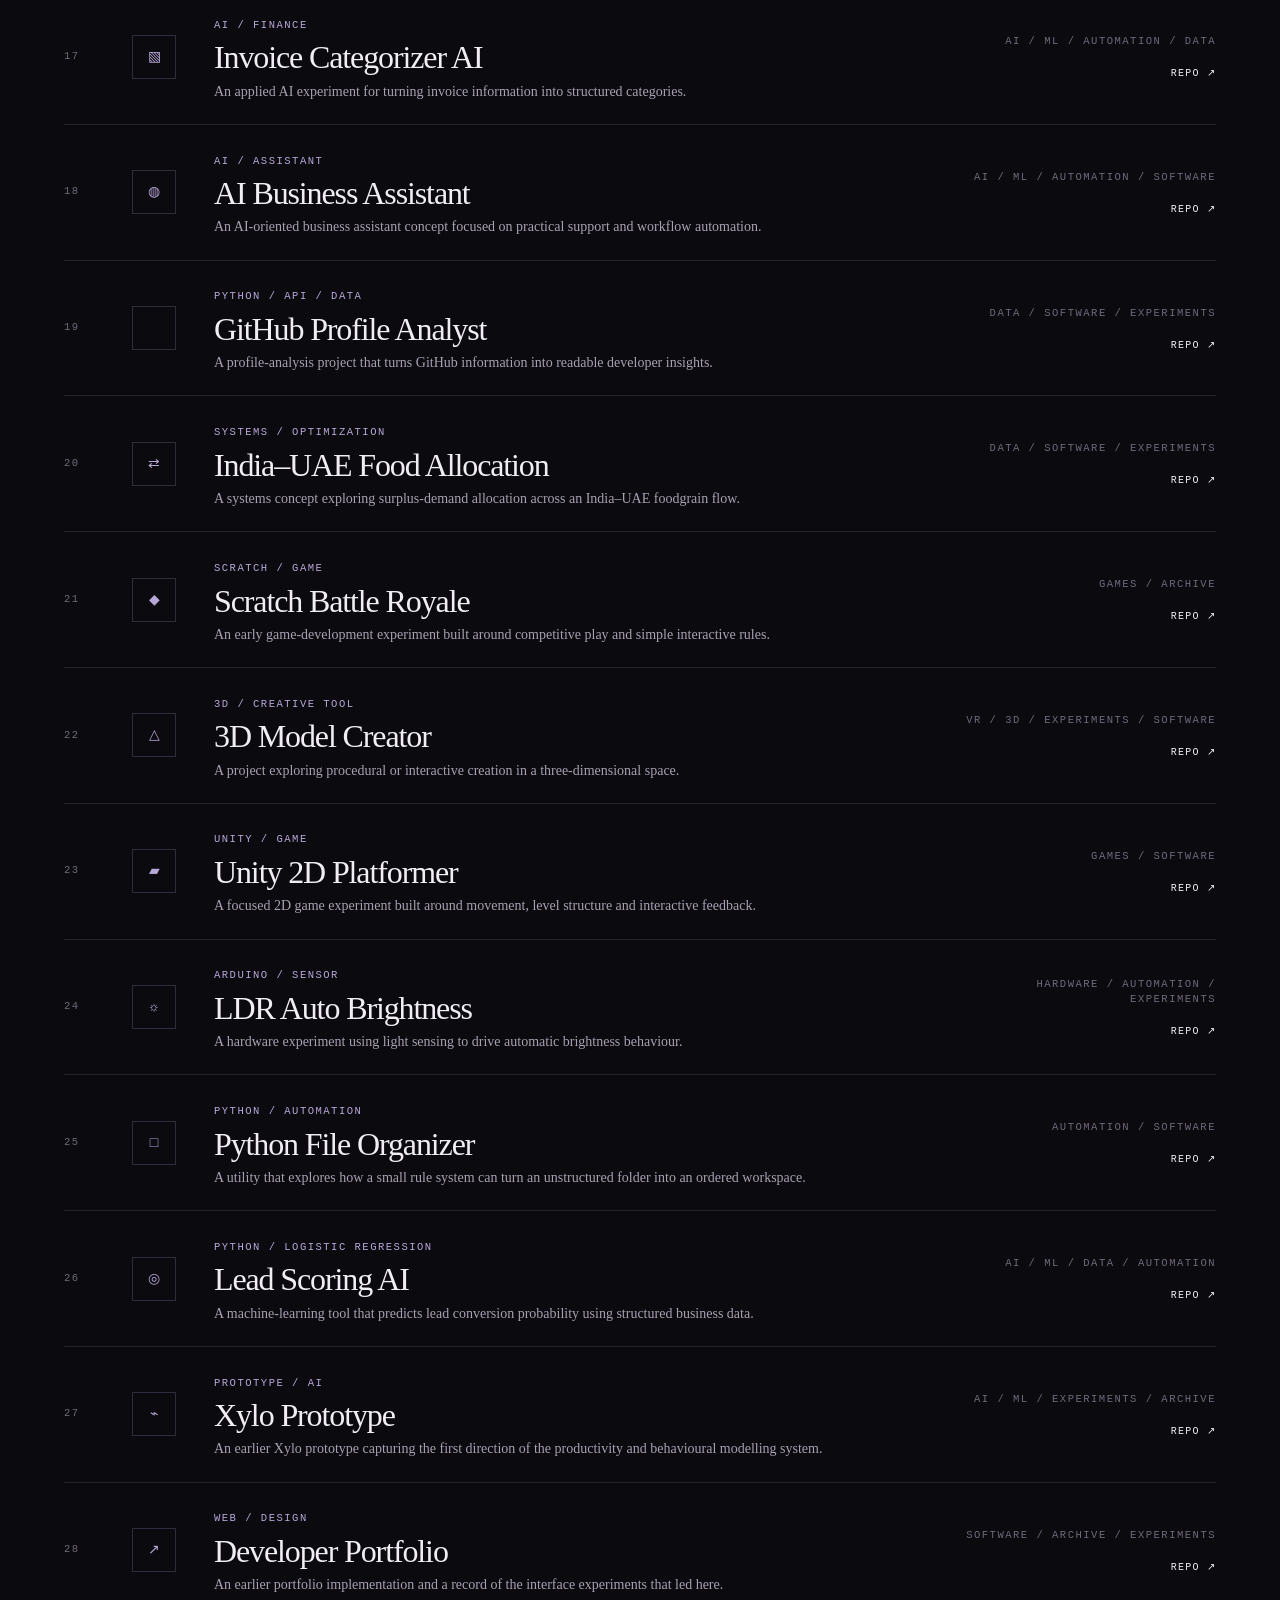
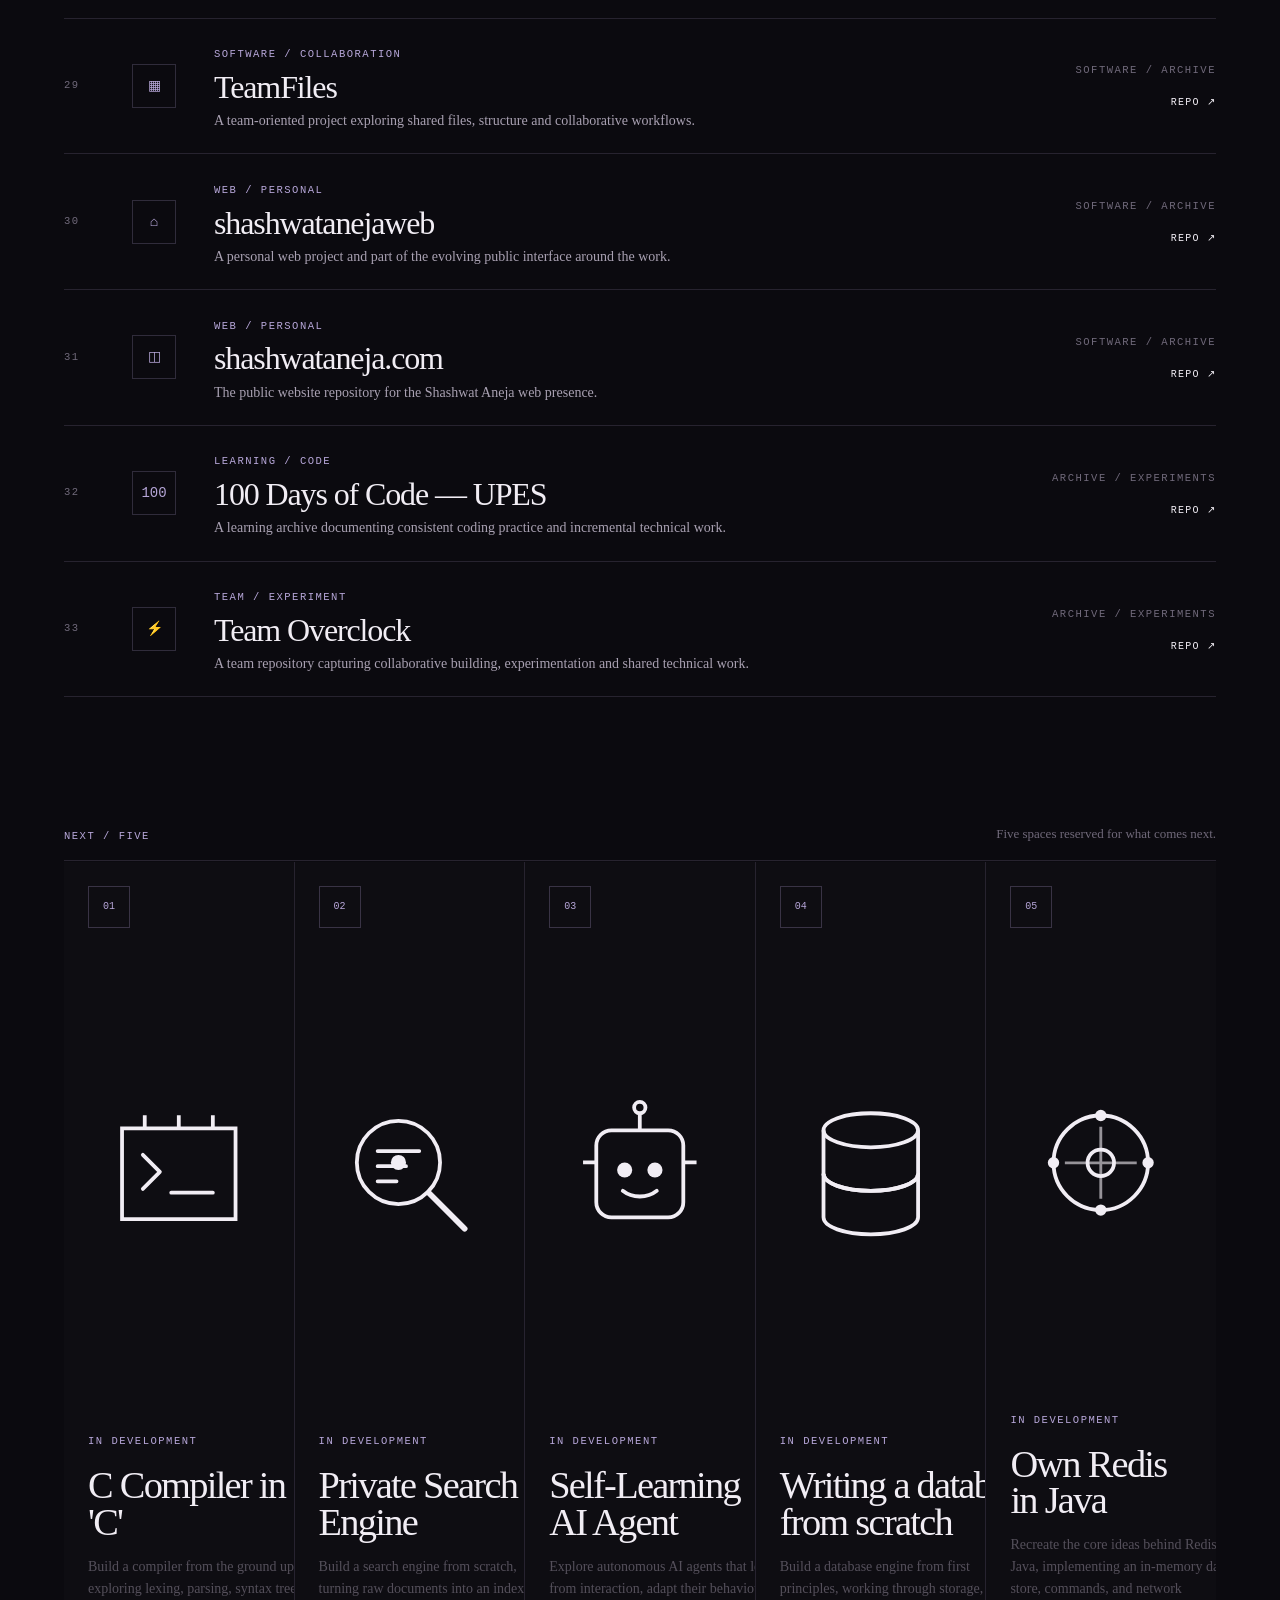
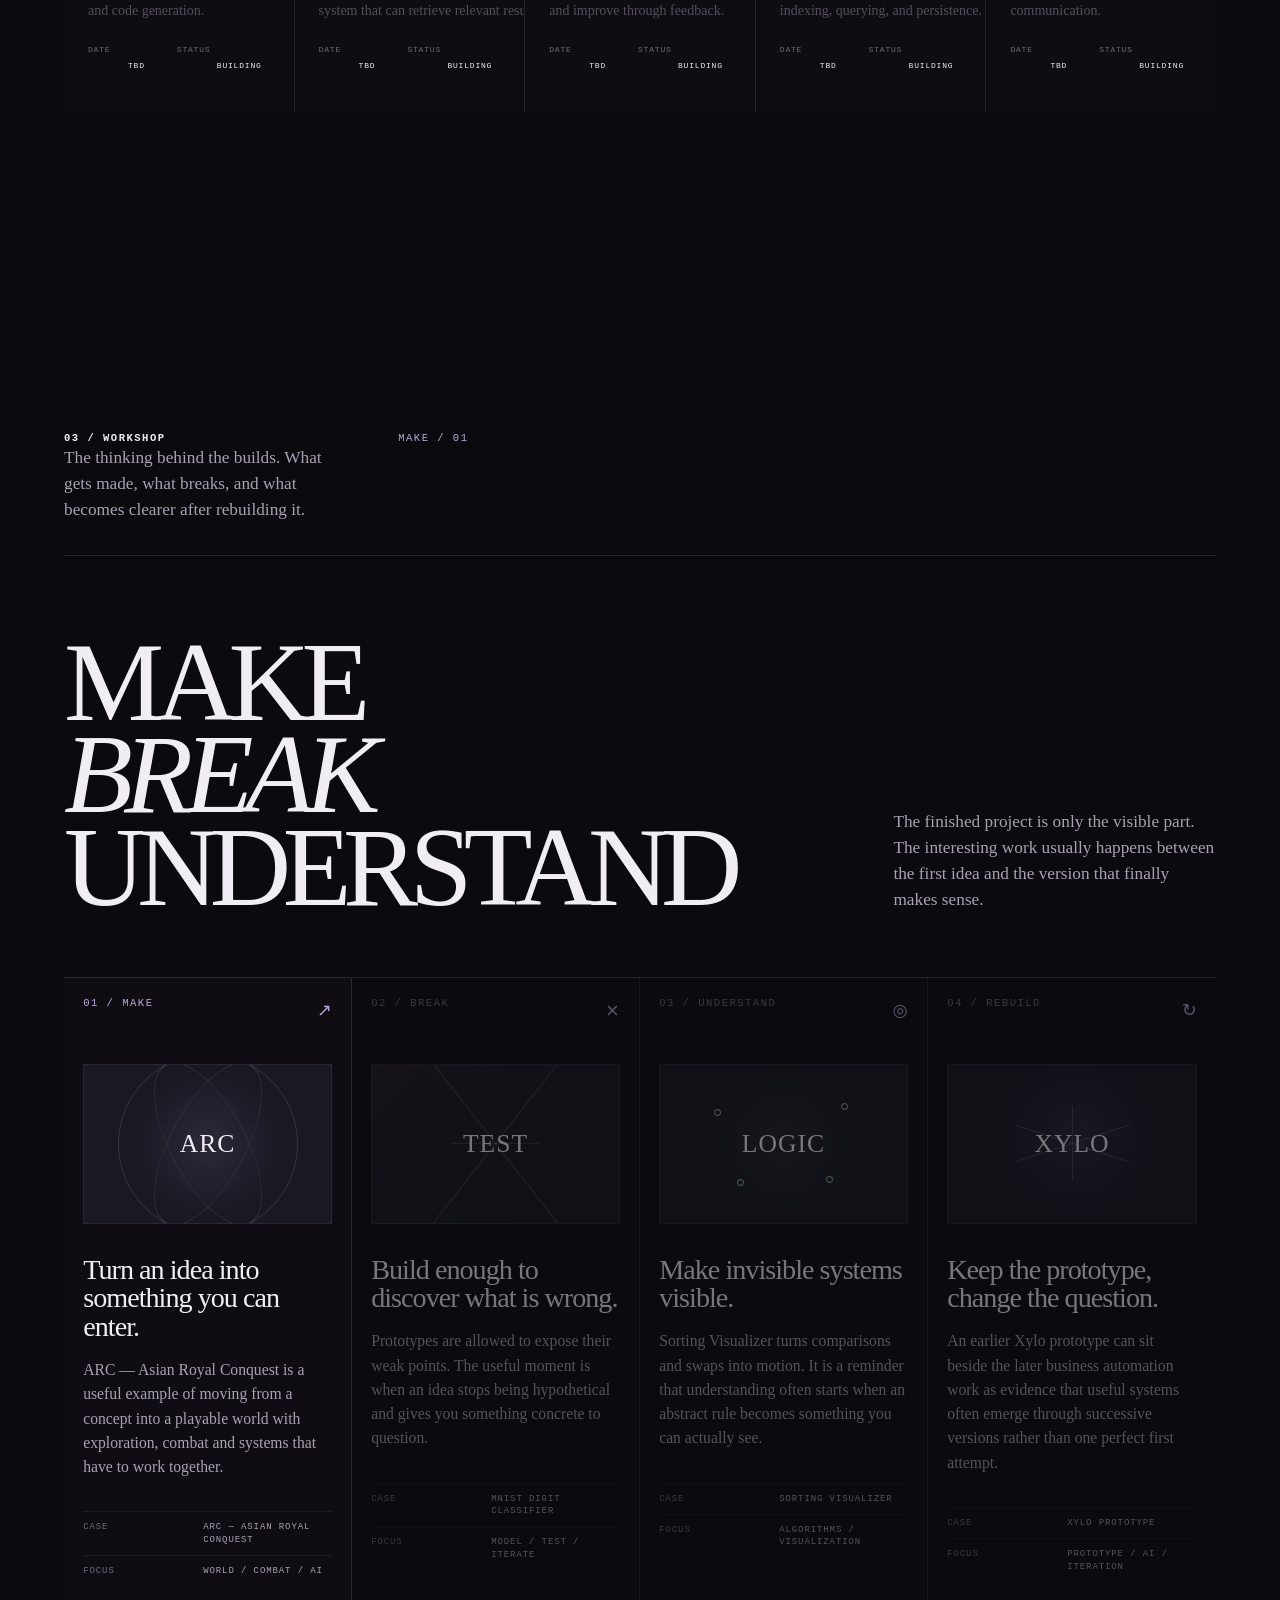
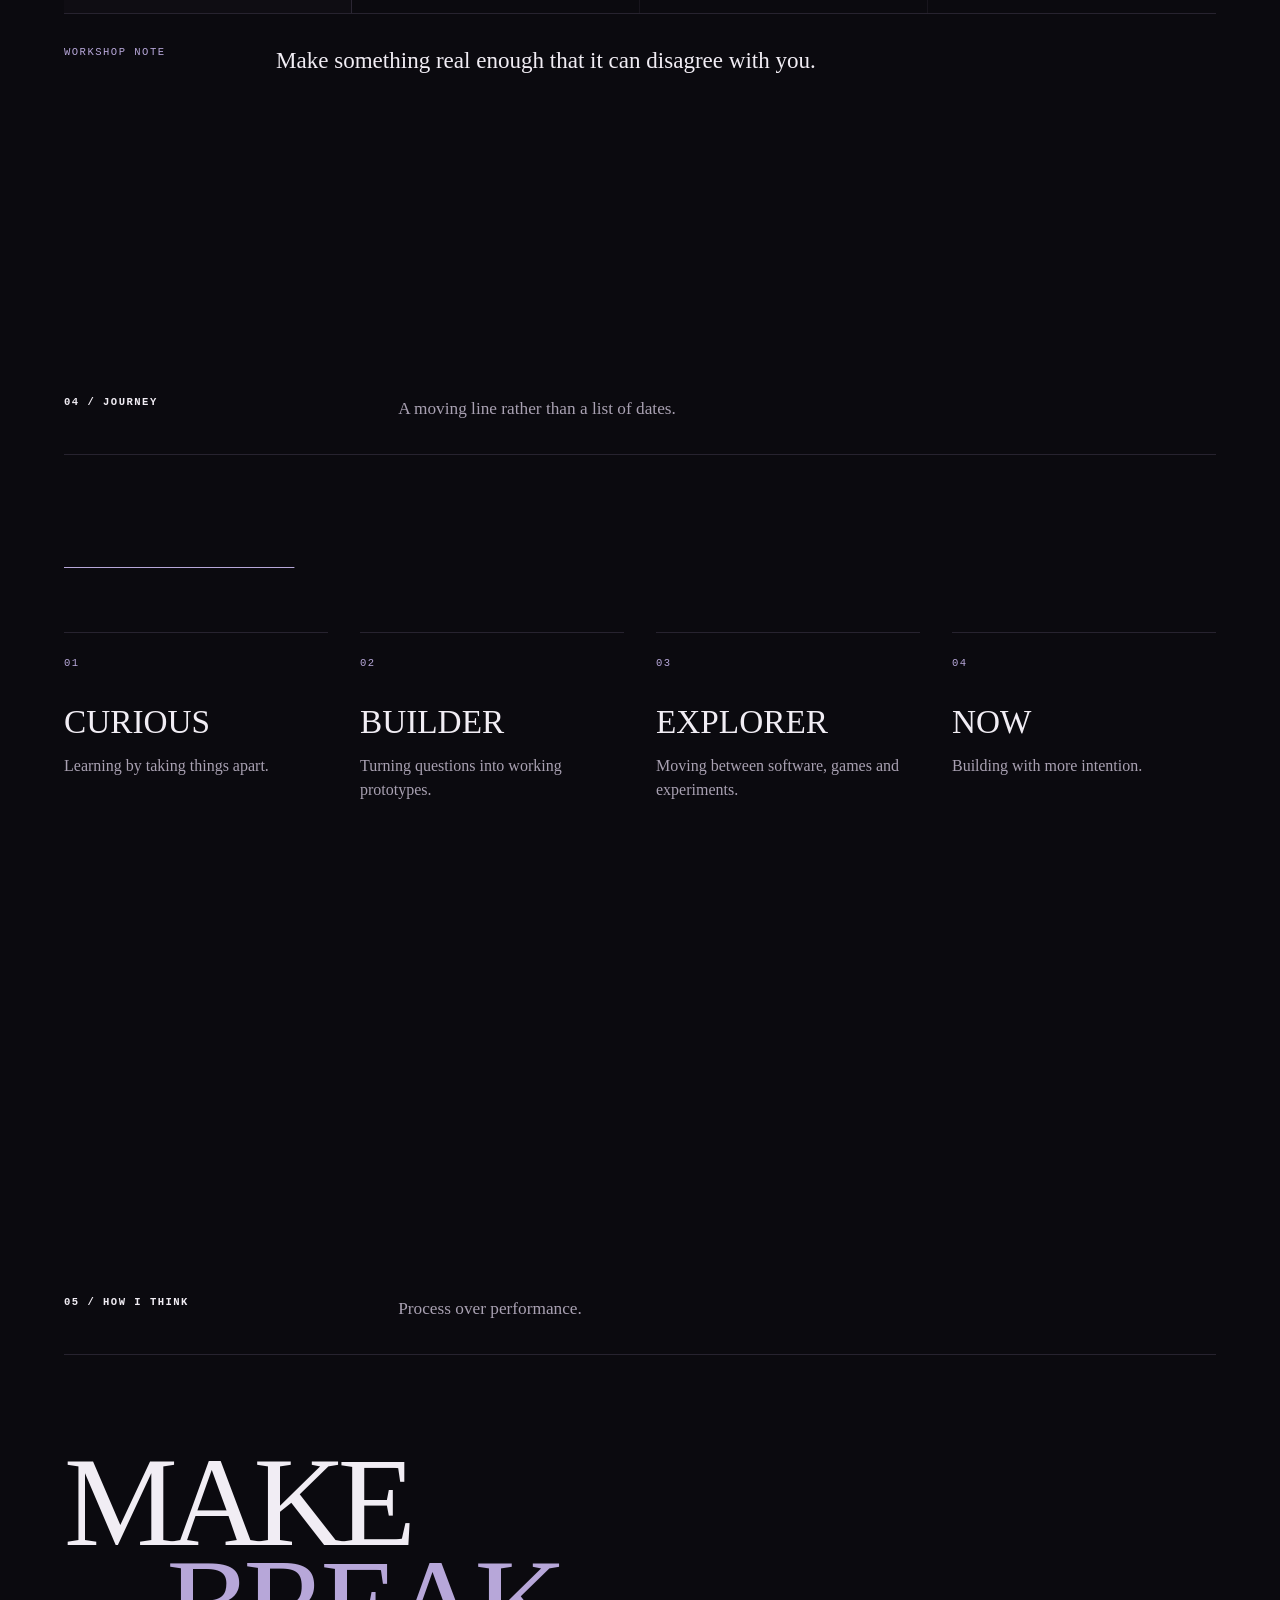
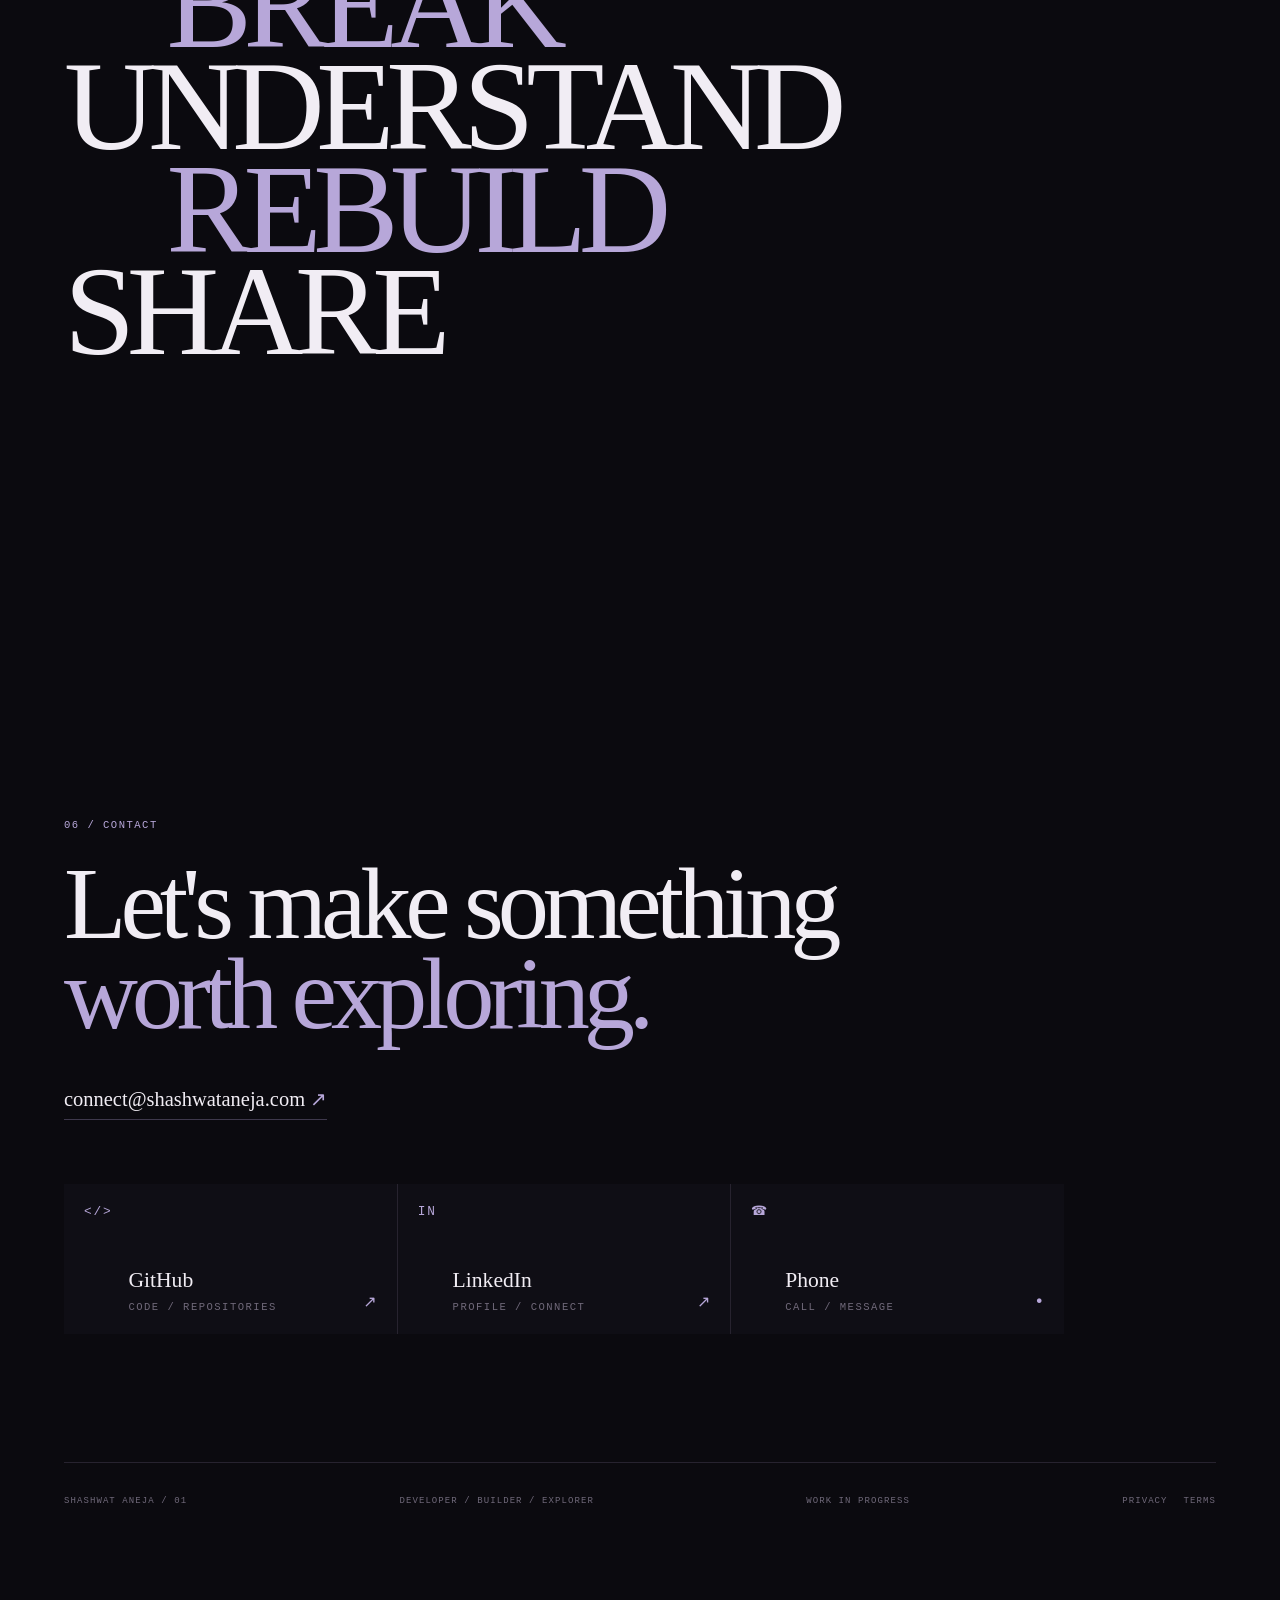
==== commit ba543a05: "Correct email address in contact section" ====
--- a/index.html
+++ b/index.html
@@ -472,7 +472,7 @@
       <div class="contact-inner">
         <span class="mono">06 / CONTACT</span>
         <h2>Let's make something<br><em>worth exploring.</em></h2>
-        <a class="contact-link" href="mailto:Connect@shashwataneja.com">Connect@shashwataneja.com <span>↗</span></a>
+        <a class="contact-link" href="mailto:connect@shashwataneja.com">connect@shashwataneja.com <span>↗</span></a>
         <div class="contact-links" data-contact-links>
           <a class="contact-card" href="https://github.com/Shashwat-Aneja" target="_blank" rel="noopener noreferrer"><span class="contact-card__icon mono">&lt;/&gt;</span><span class="contact-card__body"><strong>GitHub</strong><small class="mono">CODE / REPOSITORIES</small></span><span class="contact-card__arrow">↗</span></a>
           <a class="contact-card" href="https://www.linkedin.com/in/shashwat-aneja" target="_blank" rel="noopener noreferrer"><span class="contact-card__icon mono">in</span><span class="contact-card__body"><strong>LinkedIn</strong><small class="mono">PROFILE / CONNECT</small></span><span class="contact-card__arrow">↗</span></a>
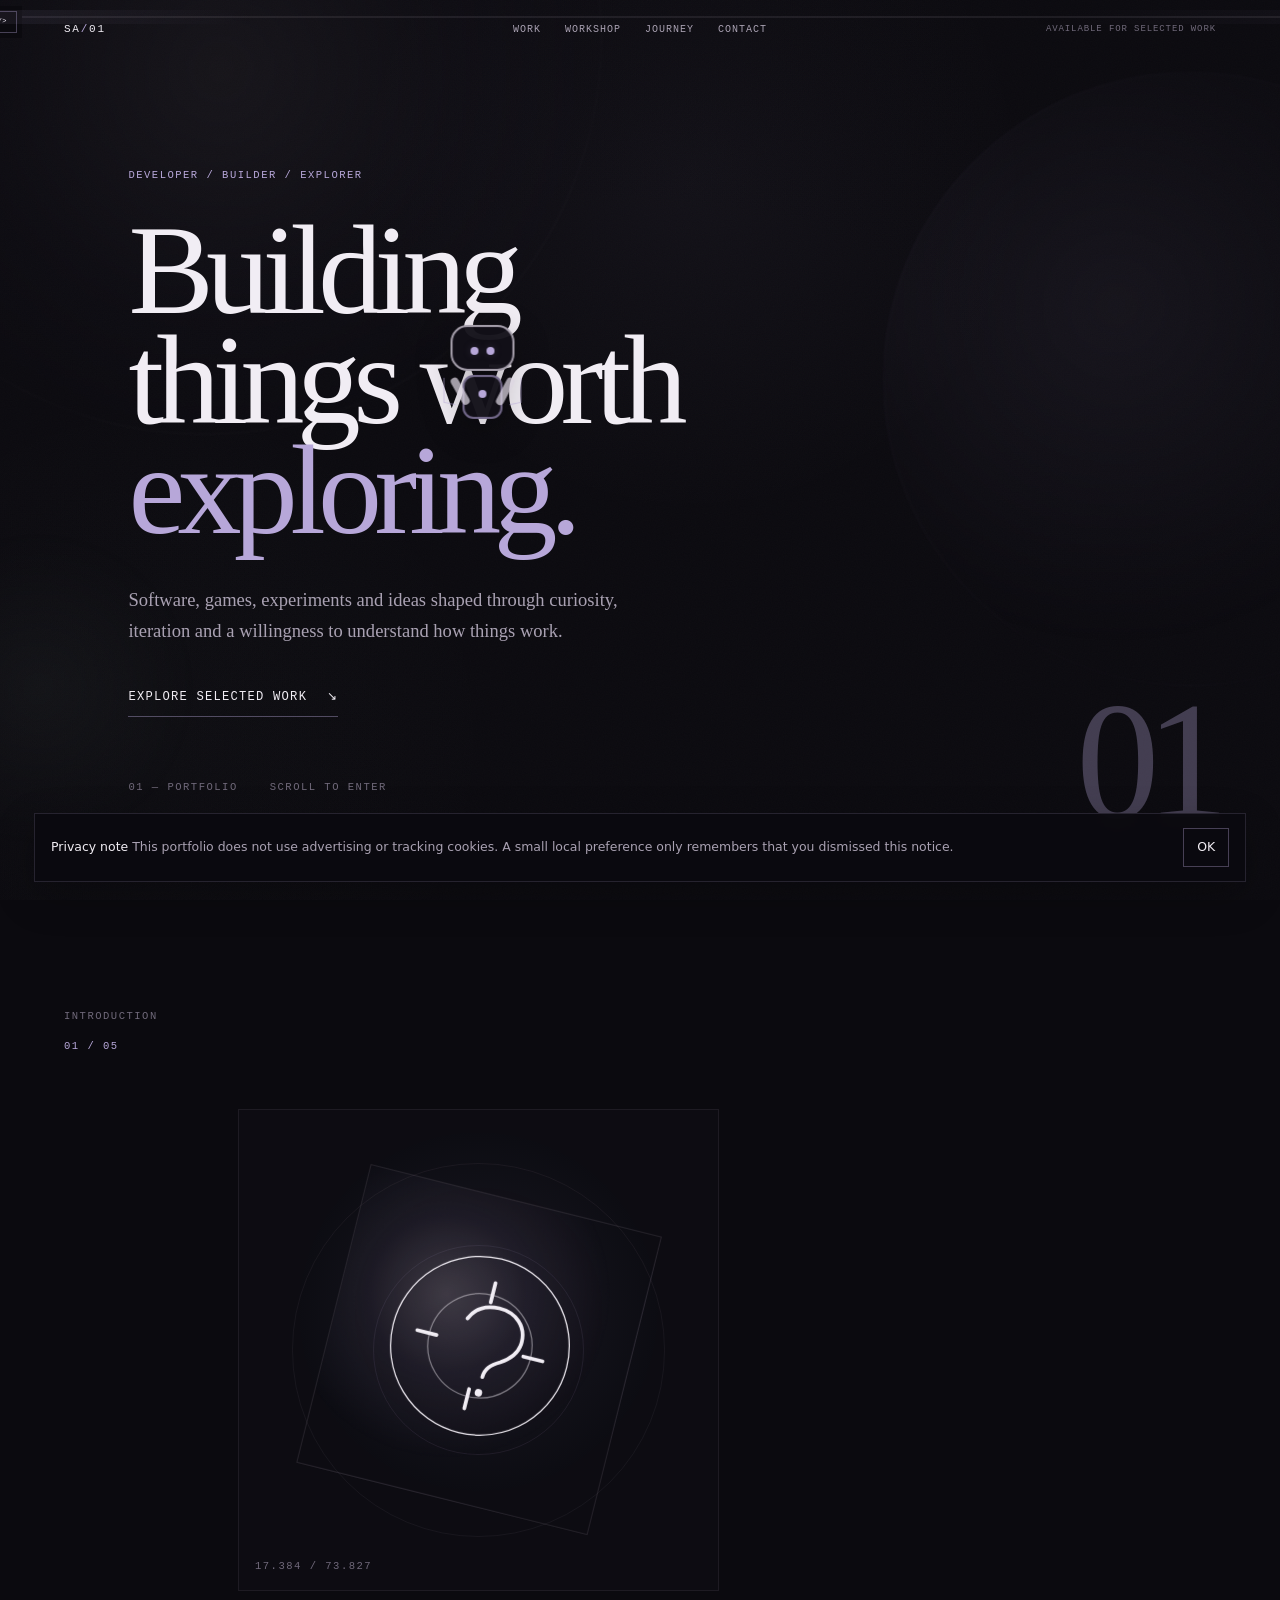
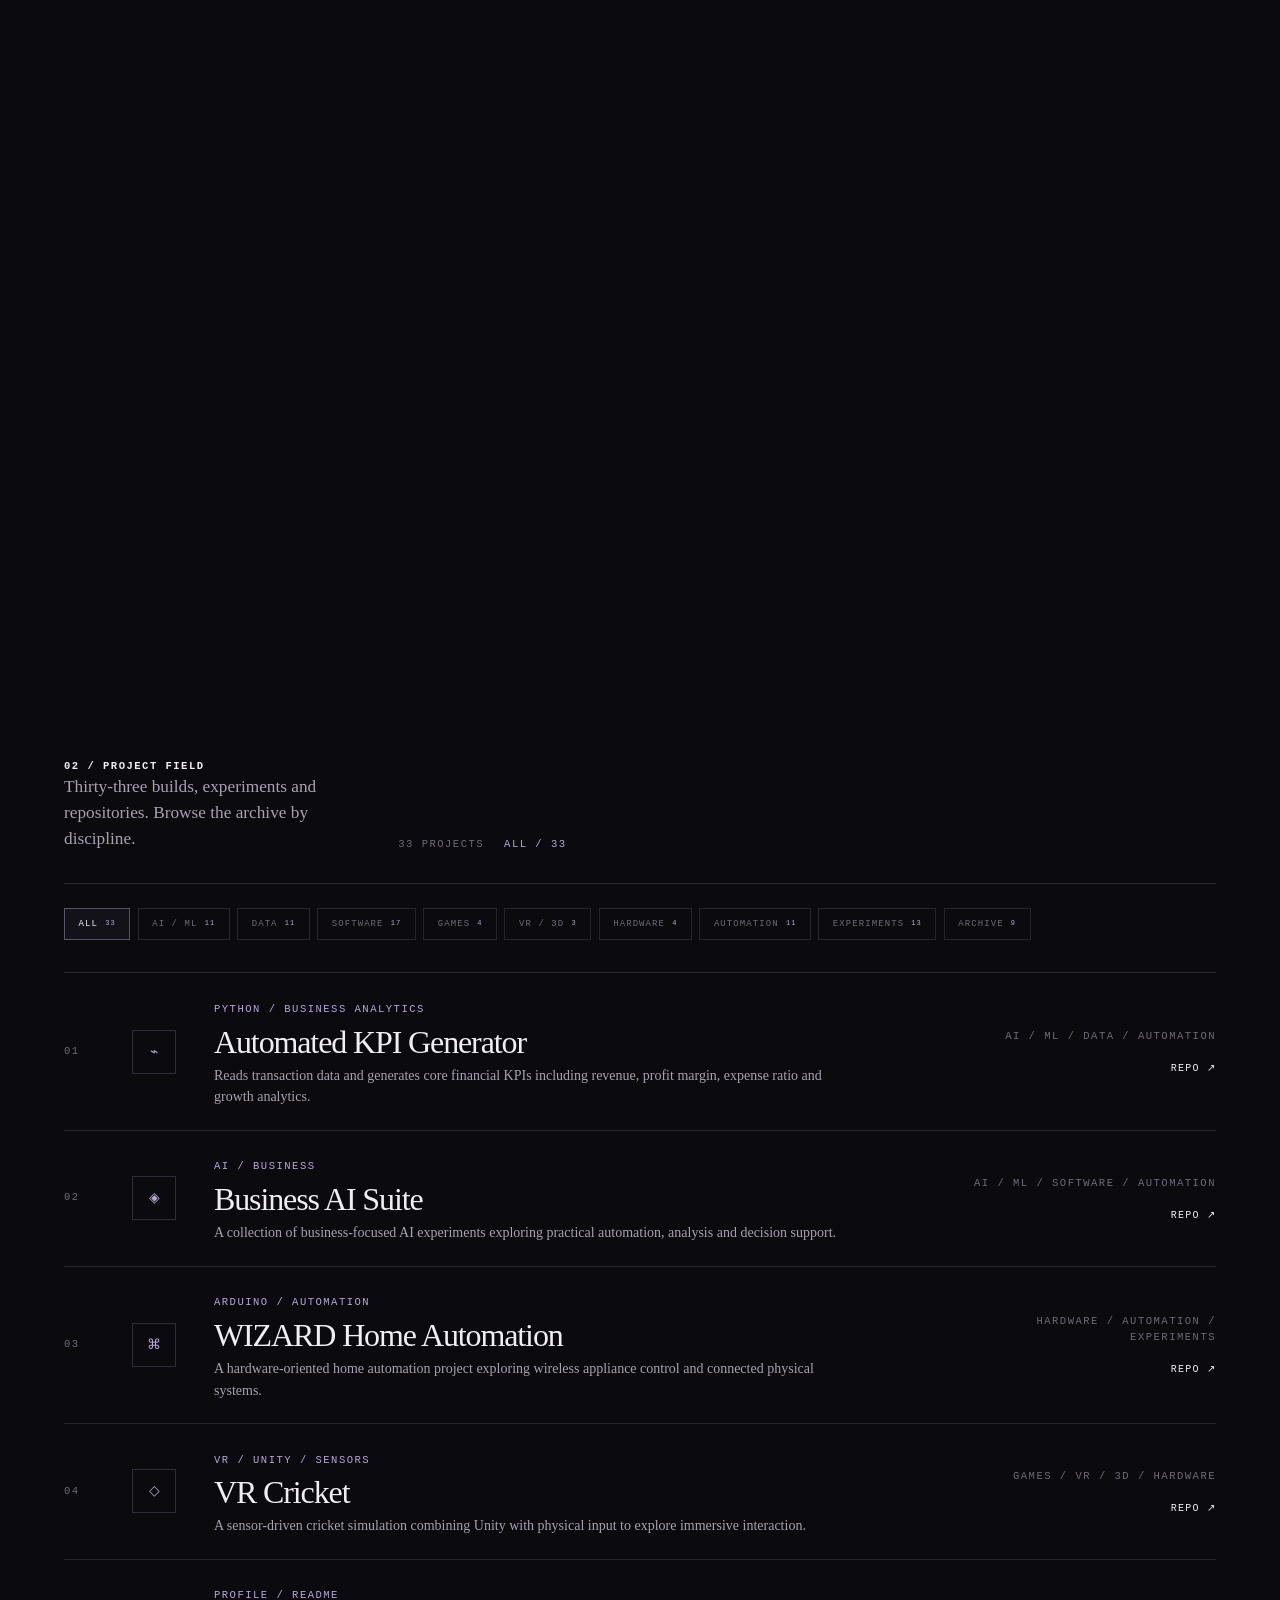
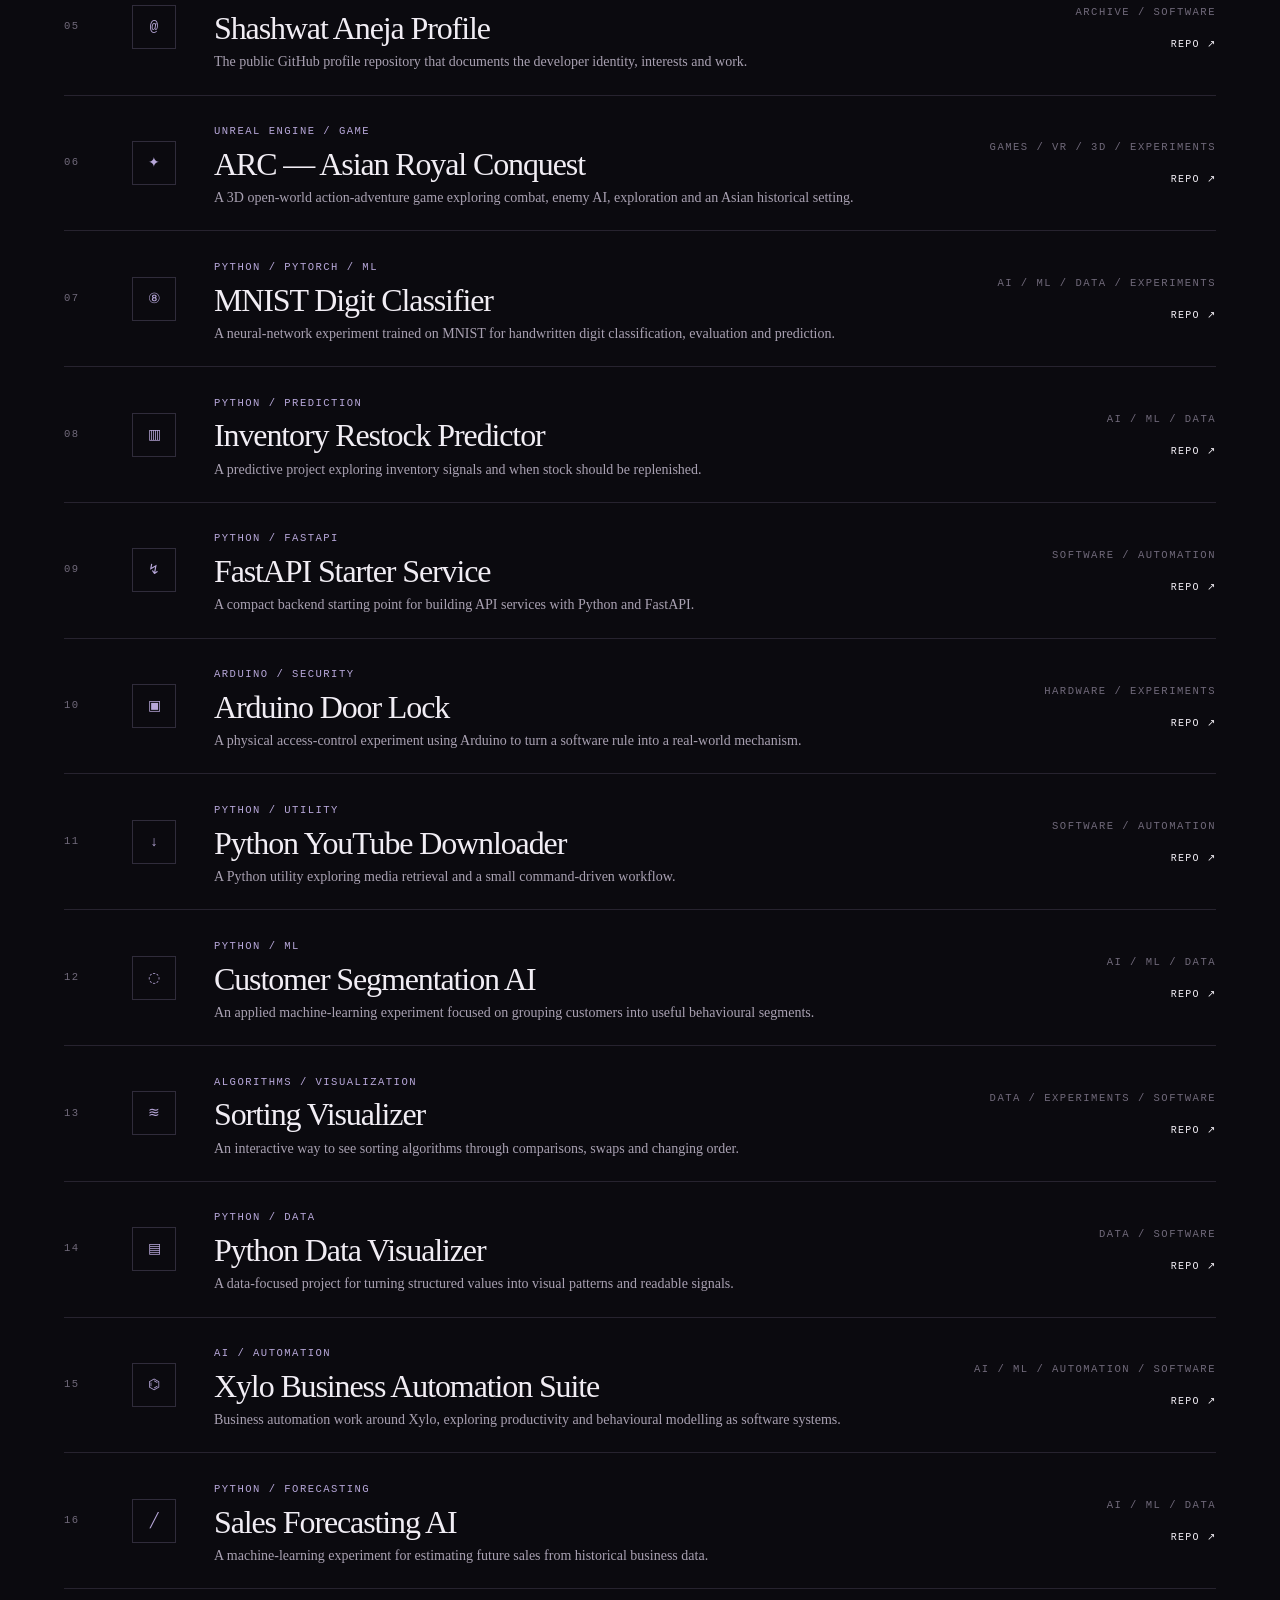
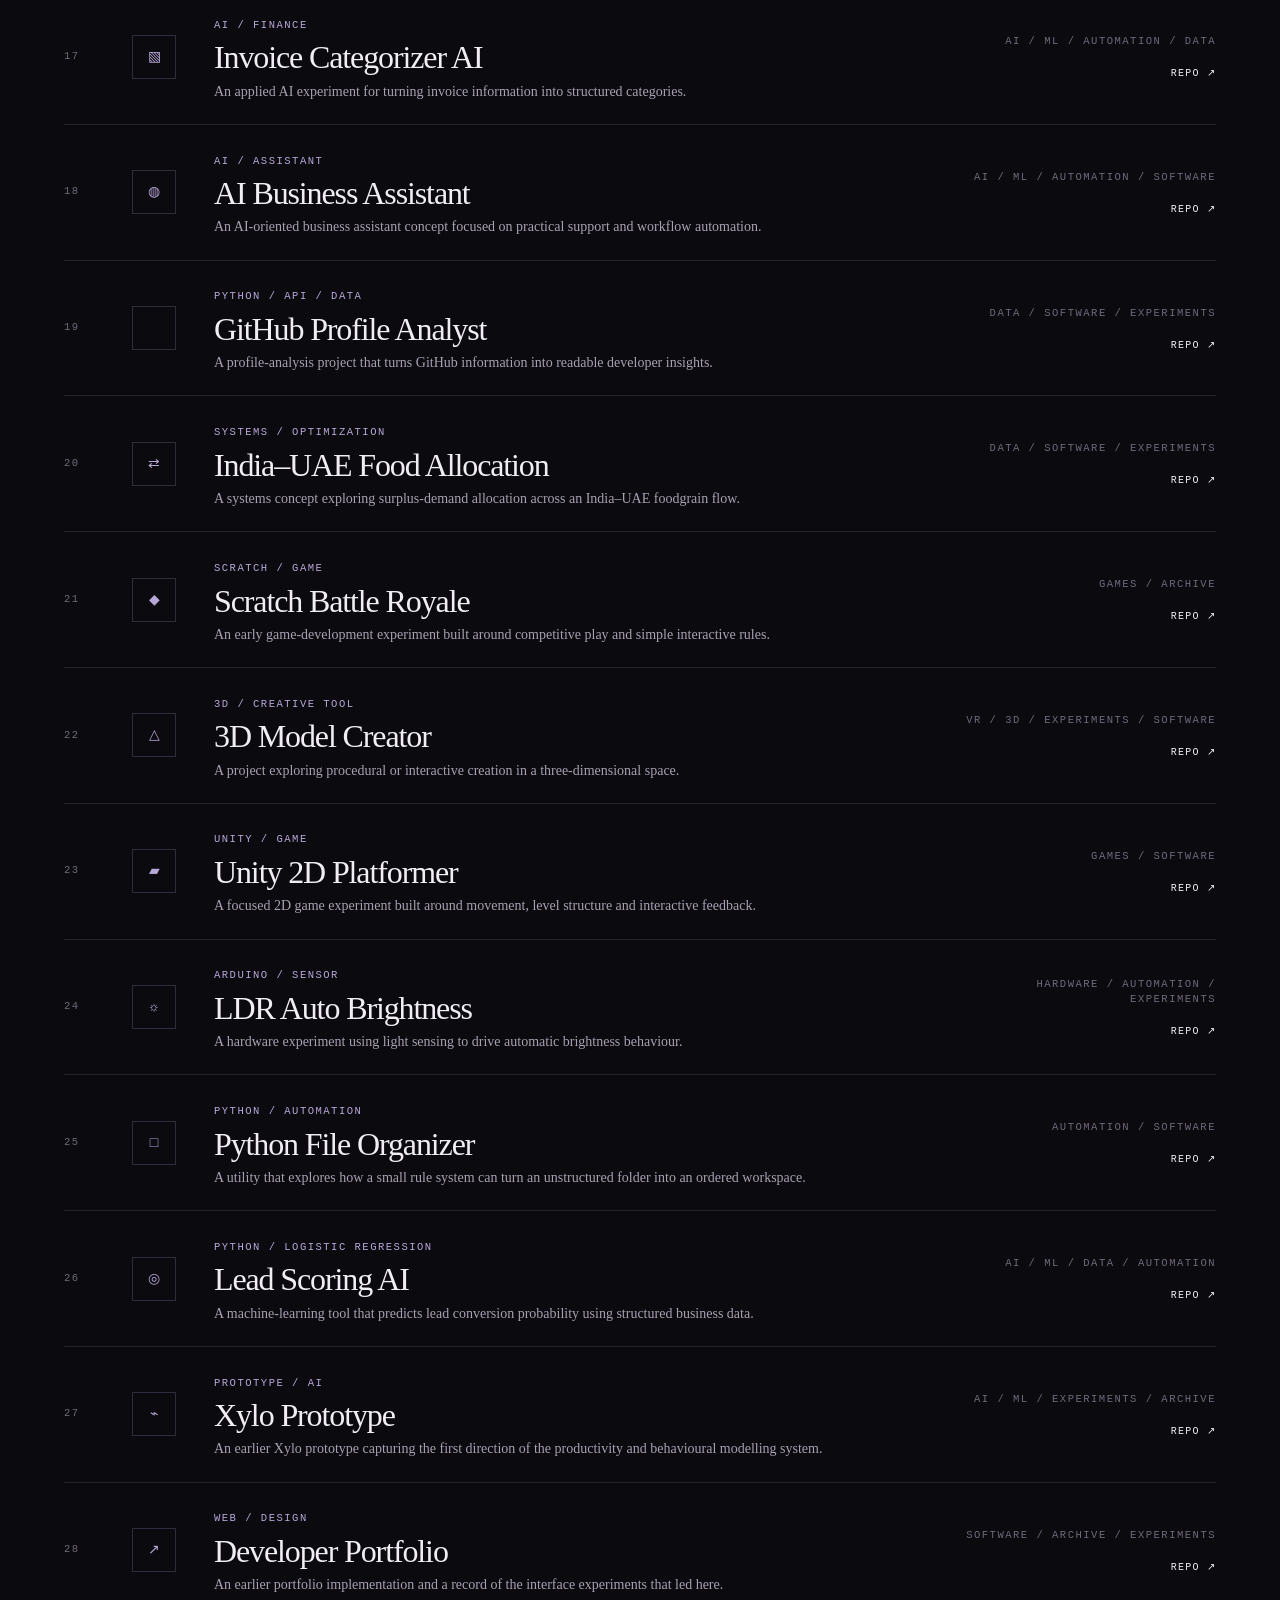
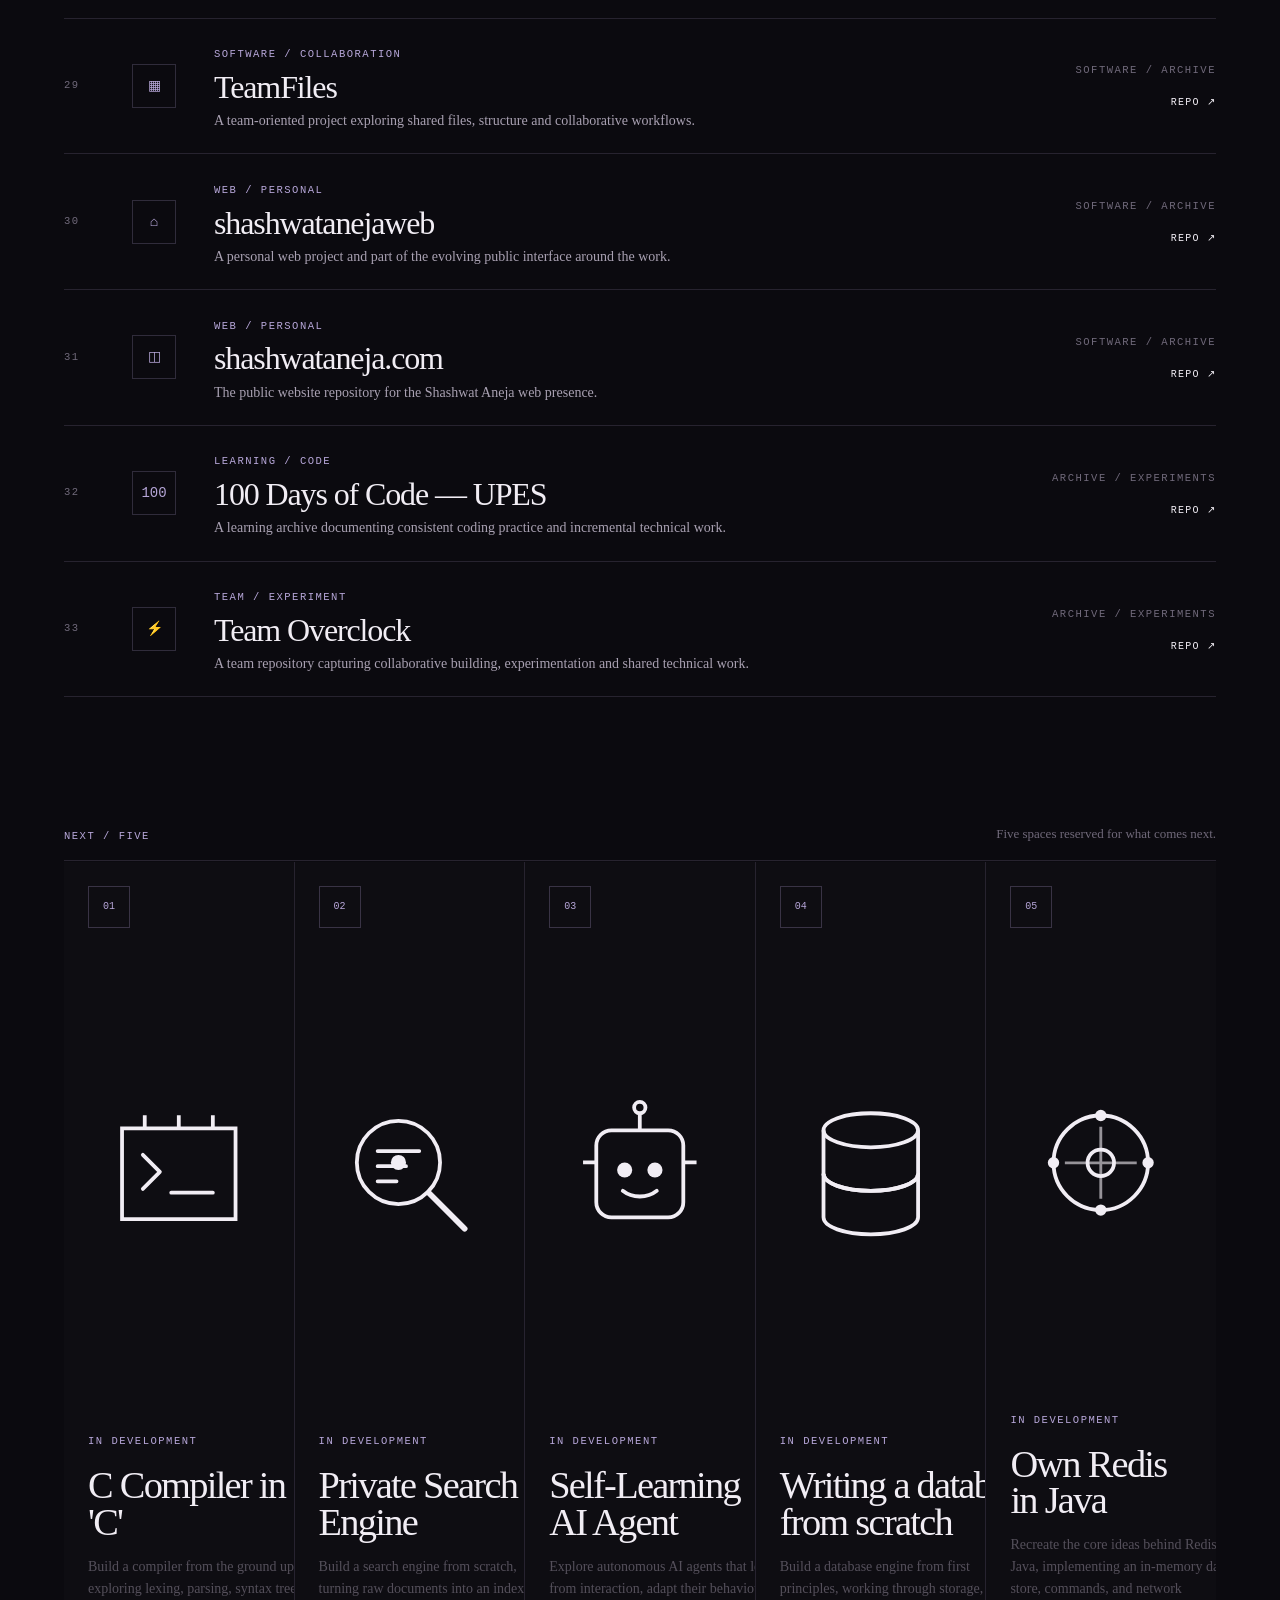
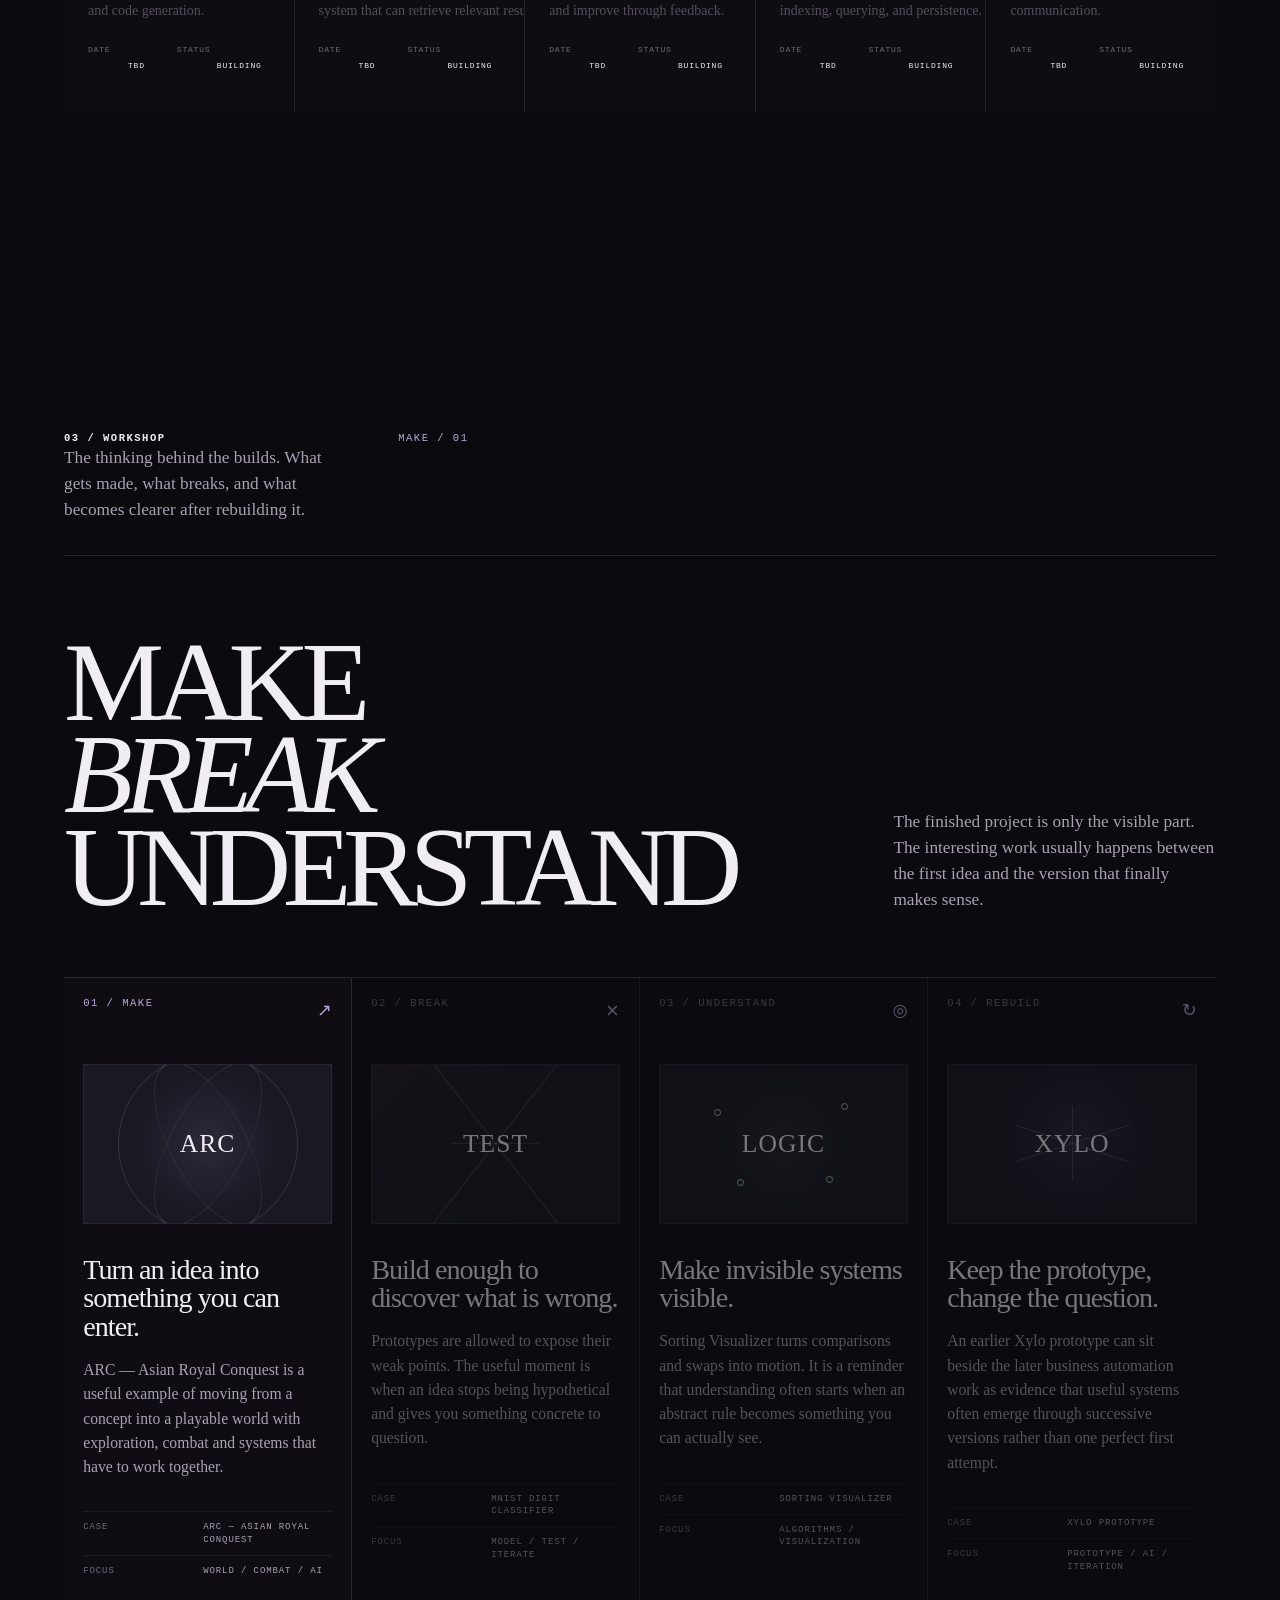
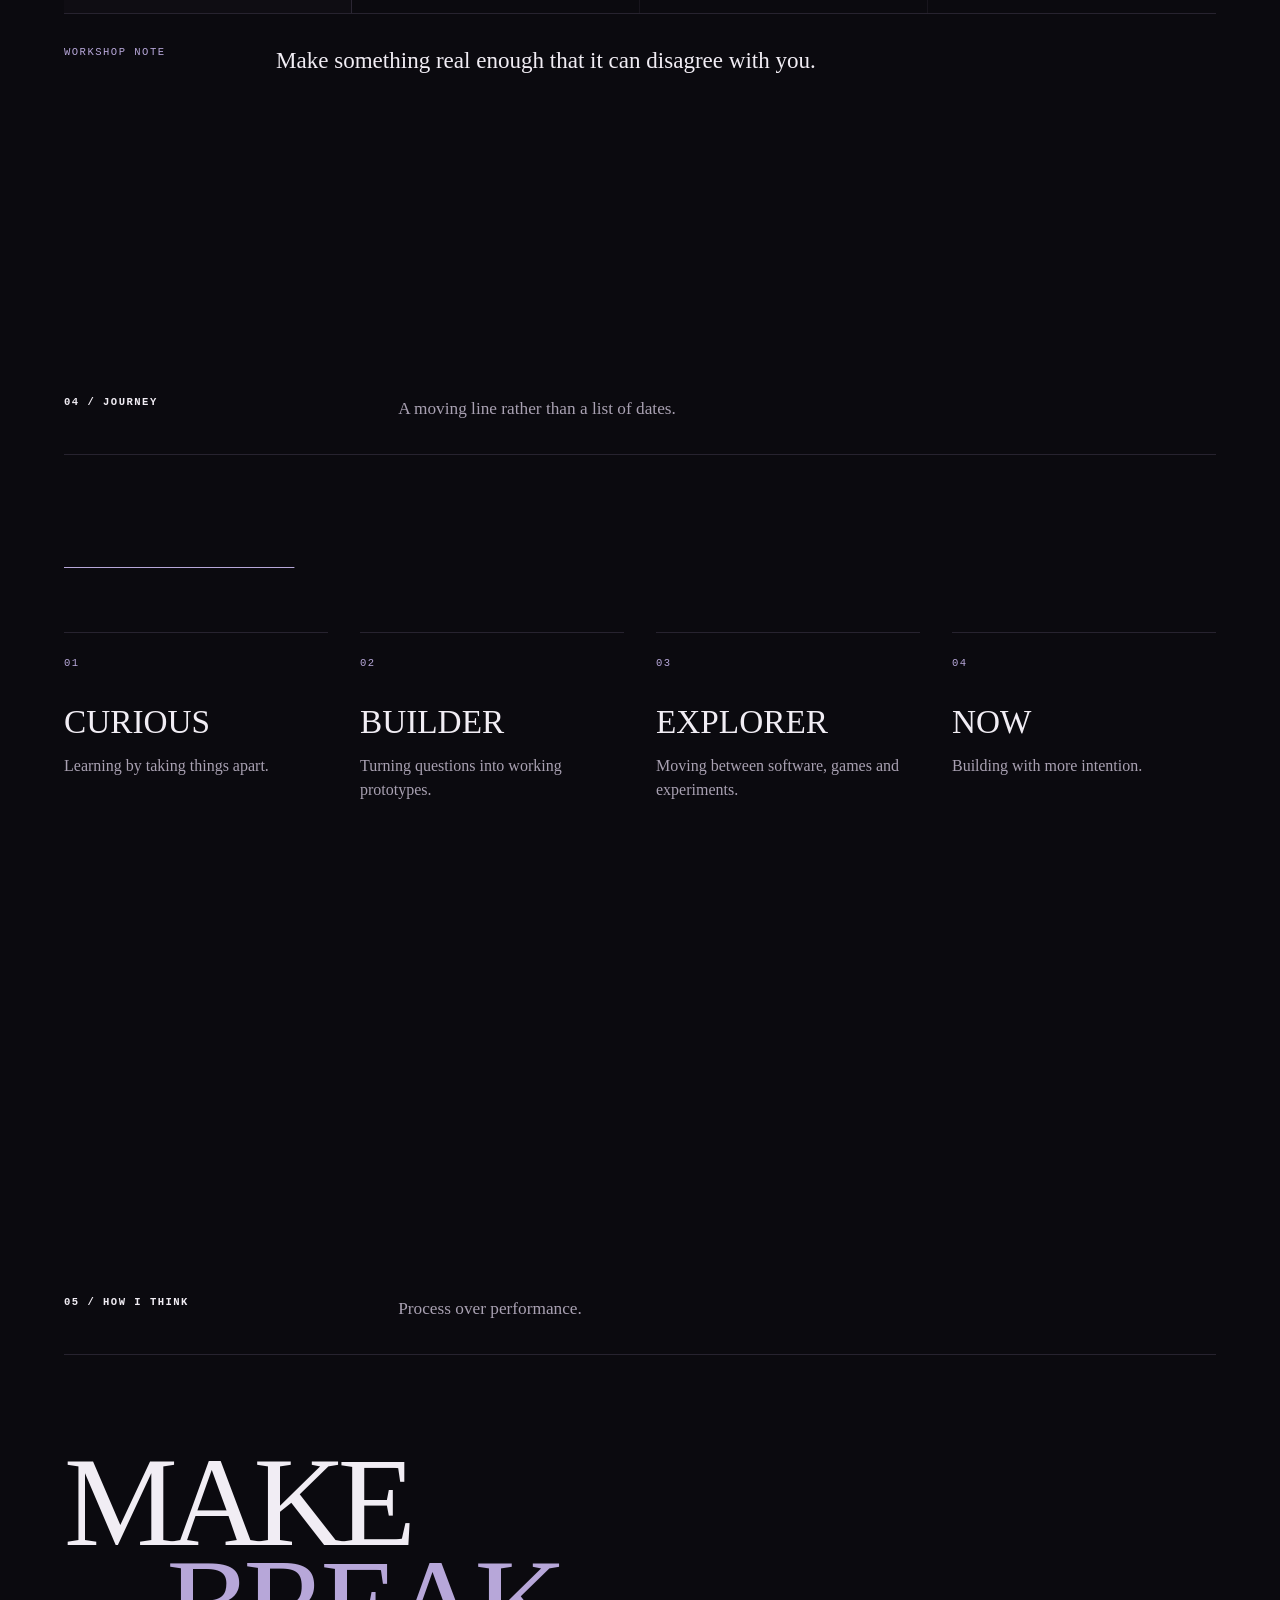
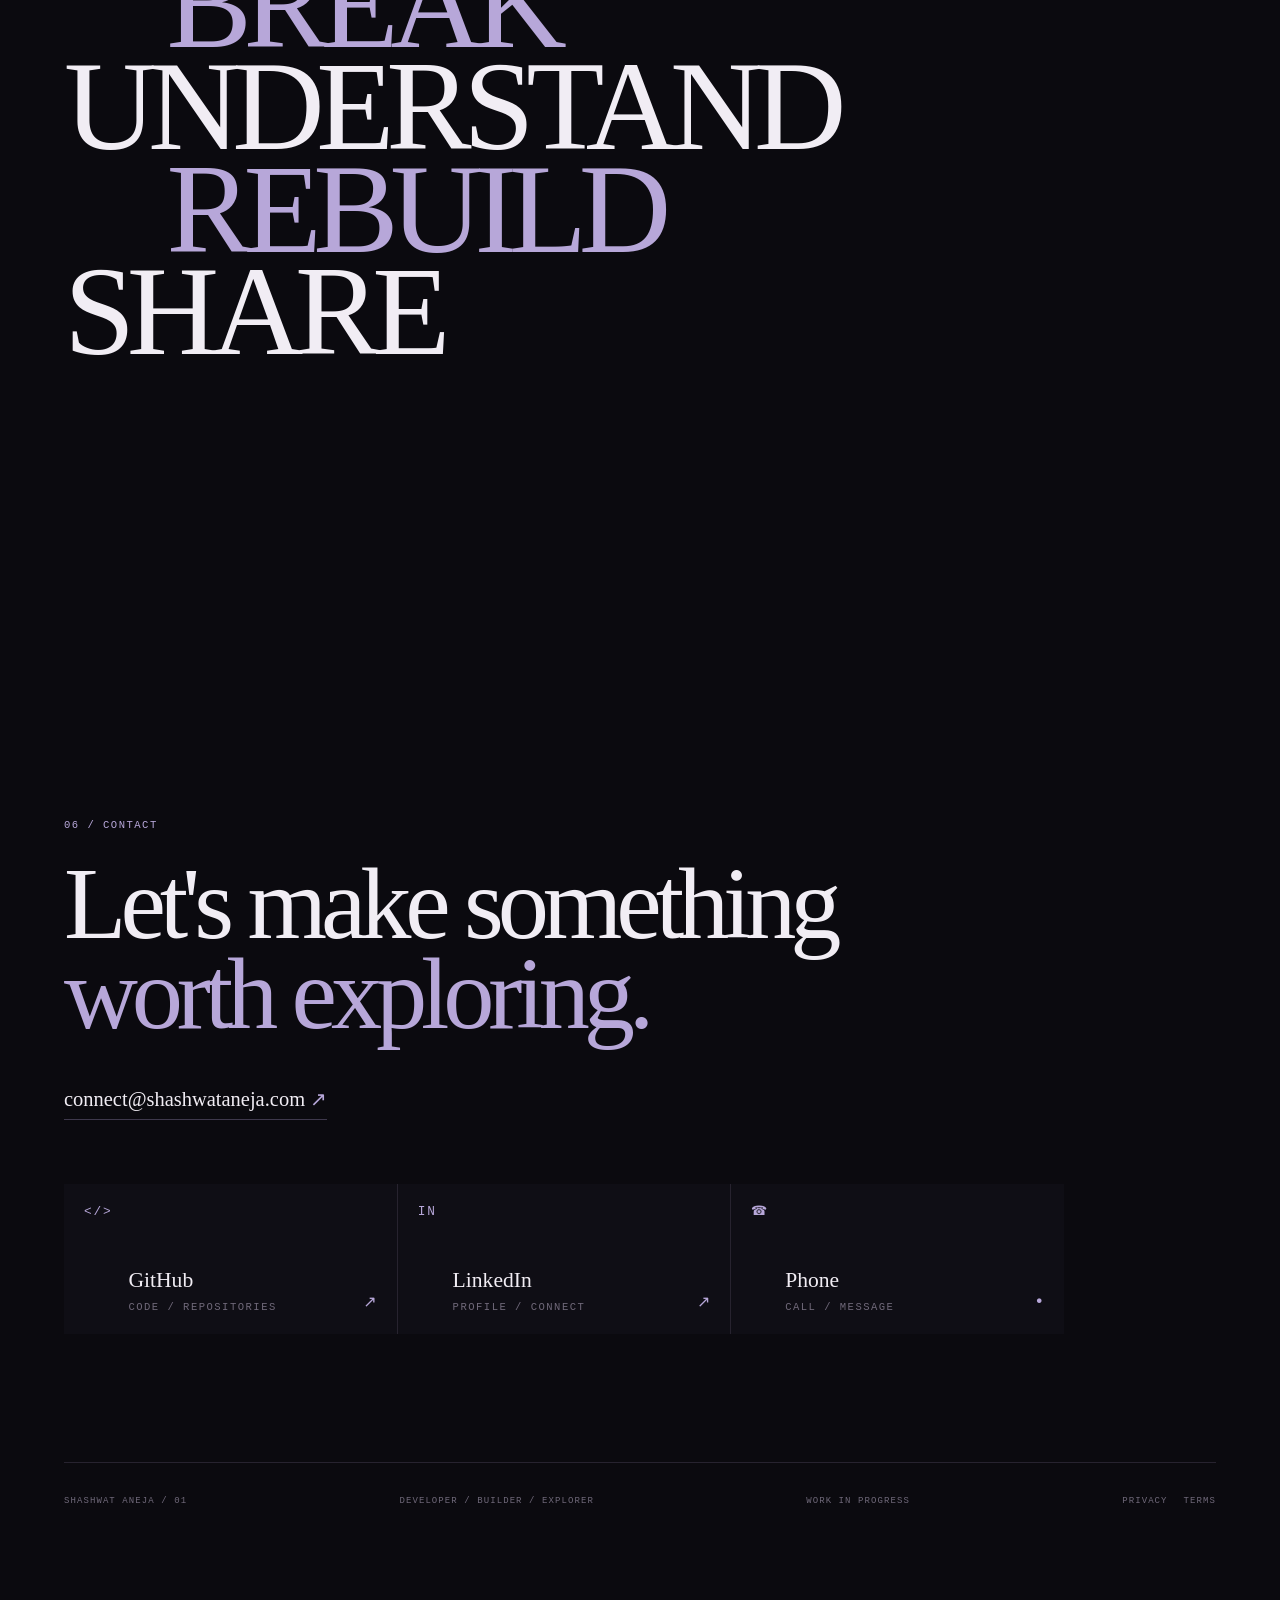
==== commit 51bcfb4a: "Revise SEO and Open Graph meta tags in index.html Updated the meta tags for SEO and social sharing t" ====
--- a/index.html
+++ b/index.html
@@ -3,63 +3,176 @@
 <head>
   <meta charset="utf-8">
   <meta name="viewport" content="width=device-width, initial-scale=1">
-  <meta name="description" content="Shashwat Aneja is a developer, programmer and game developer building software, games, experiments and ideas shaped through curiosity, iteration and exploration.">
+
+  <!-- Primary SEO -->
+  <title>Shashwat Aneja | Developer, AI &amp; Game Development</title>
+
+  <meta
+    name="description"
+    content="Shashwat Aneja is a developer building AI systems, software, games, VR experiences, and sensor-driven technology."
+  >
+
   <meta name="author" content="Shashwat Aneja">
-  <meta name="robots" content="index,follow,max-image-preview:large,max-snippet:-1,max-video-preview:-1">
+
+  <meta
+    name="robots"
+    content="index,follow,max-image-preview:large,max-snippet:-1,max-video-preview:-1"
+  >
+
+  <!-- Appearance -->
   <meta name="theme-color" content="#0B0A0F">
   <meta name="color-scheme" content="dark">
-  <link rel="canonical" href="https://shashwataneja.com/">
+
+  <!-- Canonical URL -->
+  <link
+    rel="canonical"
+    href="https://shashwataneja.com/"
+  >
+
+  <!-- Favicons -->
+  <link
+    rel="icon"
+    href="/assets/icons/favicon.svg"
+    type="image/svg+xml"
+  >
+
+  <link
+    rel="icon"
+    href="/assets/icons/favicon-32.png"
+    type="image/png"
+    sizes="32x32"
+  >
+
+  <link
+    rel="icon"
+    href="/assets/icons/favicon-16.png"
+    type="image/png"
+    sizes="16x16"
+  >
+
+  <link
+    rel="apple-touch-icon"
+    href="/assets/icons/apple-touch-icon.png"
+    sizes="180x180"
+  >
+
+  <link
+    rel="manifest"
+    href="/assets/icons/site.webmanifest"
+  >
+
+  <!-- Open Graph -->
   <meta property="og:type" content="website">
-  <meta property="og:site_name" content="Shashwat Aneja">
-  <meta property="og:title" content="Shashwat Aneja | Developer, Programmer &amp; Game Developer">
-  <meta property="og:description" content="Shashwat Aneja is a developer, programmer and game developer building software, games, experiments and ideas shaped through curiosity, iteration and exploration.">
-  <meta property="og:url" content="https://shashwataneja.com/">
-  <meta property="og:image" content="https://shashwataneja.com/assets/icons/favicon-32.png">
-  <meta property="og:image:alt" content="Shashwat Aneja portfolio">
-  <meta name="twitter:card" content="summary_large_image">
-  <meta name="twitter:title" content="Shashwat Aneja | Developer, Programmer &amp; Game Developer">
-  <meta name="twitter:description" content="Shashwat Aneja is a developer, programmer and game developer building software, games, experiments and ideas shaped through curiosity, iteration and exploration.">
-  <meta name="twitter:image" content="https://shashwataneja.com/assets/og/shashwat-aneja-portfolio.png">
-  <title>Shashwat Aneja | Developer, Programmer &amp; Game Developer</title>
-  <link rel="icon" href="assets/icons/favicon.svg" type="image/svg+xml">
-  <link rel="icon" href="assets/icons/favicon-32.png" sizes="32x32" type="image/png">
-  <link rel="manifest" href="assets/icons/site.webmanifest">
-  <link rel="apple-touch-icon" href="assets/icons/apple-touch-icon.png">
-  <link rel="icon" type="image/x-icon" href="assets/icons/favicon-32.png">
-  <link rel="me" href="https://github.com/Shashwat-Aneja">
+
+  <meta
+    property="og:site_name"
+    content="Shashwat Aneja"
+  >
+
+  <meta
+    property="og:title"
+    content="Shashwat Aneja | Developer, AI &amp; Game Development"
+  >
+
+  <meta
+    property="og:description"
+    content="Shashwat Aneja is a developer building AI systems, software, games, VR experiences, and sensor-driven technology."
+  >
+
+  <meta
+    property="og:url"
+    content="https://shashwataneja.com/"
+  >
+
+  <meta
+    property="og:image"
+    content="https://shashwataneja.com/assets/og/shashwat-aneja-portfolio.png"
+  >
+
+  <meta
+    property="og:image:alt"
+    content="Shashwat Aneja portfolio"
+  >
+
+  <!-- Twitter / X -->
+  <meta
+    name="twitter:card"
+    content="summary_large_image"
+  >
+
+  <meta
+    name="twitter:title"
+    content="Shashwat Aneja | Developer, AI &amp; Game Development"
+  >
+
+  <meta
+    name="twitter:description"
+    content="Shashwat Aneja is a developer building AI systems, software, games, VR experiences, and sensor-driven technology."
+  >
+
+  <meta
+    name="twitter:image"
+    content="https://shashwataneja.com/assets/og/shashwat-aneja-portfolio.png"
+  >
+
+  <!-- Identity -->
+  <link
+    rel="me"
+    href="https://github.com/Shashwat-Aneja"
+  >
+
+  <!-- Structured Data -->
   <script type="application/ld+json">
   {
-    "@context":"https://schema.org",
-    "@graph":[
+    "@context": "https://schema.org",
+    "@graph": [
       {
-        "@type":"Person",
-        "@id":"https://shashwataneja.com/#person",
-        "name":"Shashwat Aneja",
-        "url":"https://shashwataneja.com/",
-        "jobTitle":"Developer / Programmer / Game Developer",
-        "description":"Developer, programmer and game developer building software, games, experiments and ideas shaped through curiosity, iteration and exploration.",
-        "sameAs":["https://github.com/Shashwat-Aneja"],
-        "knowsAbout":["software development","programming","game development"]
+        "@type": "Person",
+        "@id": "https://shashwataneja.com/#person",
+        "name": "Shashwat Aneja",
+        "url": "https://shashwataneja.com/",
+        "jobTitle": "Developer / Programmer / Game Developer",
+        "description": "Developer building AI systems, software, games, VR experiences, and sensor-driven technology.",
+        "sameAs": [
+          "https://github.com/Shashwat-Aneja"
+        ],
+        "knowsAbout": [
+          "software development",
+          "programming",
+          "artificial intelligence",
+          "AI systems",
+          "game development",
+          "virtual reality",
+          "sensor-driven technology"
+        ]
       },
       {
-        "@type":"WebSite",
-        "@id":"https://shashwataneja.com/#website",
-        "url":"https://shashwataneja.com/",
-        "name":"Shashwat Aneja",
-        "description":"Personal portfolio of Shashwat Aneja, developer, programmer and game developer.",
-        "publisher":{"@id":"https://shashwataneja.com/#person"}
+        "@type": "WebSite",
+        "@id": "https://shashwataneja.com/#website",
+        "url": "https://shashwataneja.com/",
+        "name": "Shashwat Aneja",
+        "description": "Personal portfolio of Shashwat Aneja, developer, programmer and game developer.",
+        "publisher": {
+          "@id": "https://shashwataneja.com/#person"
+        }
       },
       {
-        "@type":"ProfilePage",
-        "@id":"https://shashwataneja.com/#profile",
-        "url":"https://shashwataneja.com/",
-        "name":"Shashwat Aneja | Developer, Programmer & Game Developer",
-        "isPartOf":{"@id":"https://shashwataneja.com/#website"},
-        "mainEntity":{"@id":"https://shashwataneja.com/#person"}
+        "@type": "ProfilePage",
+        "@id": "https://shashwataneja.com/#profile",
+        "url": "https://shashwataneja.com/",
+        "name": "Shashwat Aneja | Developer, AI & Game Development",
+        "isPartOf": {
+          "@id": "https://shashwataneja.com/#website"
+        },
+        "mainEntity": {
+          "@id": "https://shashwataneja.com/#person"
+        }
       }
     ]
   }
   </script>
+
+  <!-- Stylesheets -->
   <link rel="stylesheet" href="css/variables.css">
   <link rel="stylesheet" href="css/reset.css">
   <link rel="stylesheet" href="css/global.css">
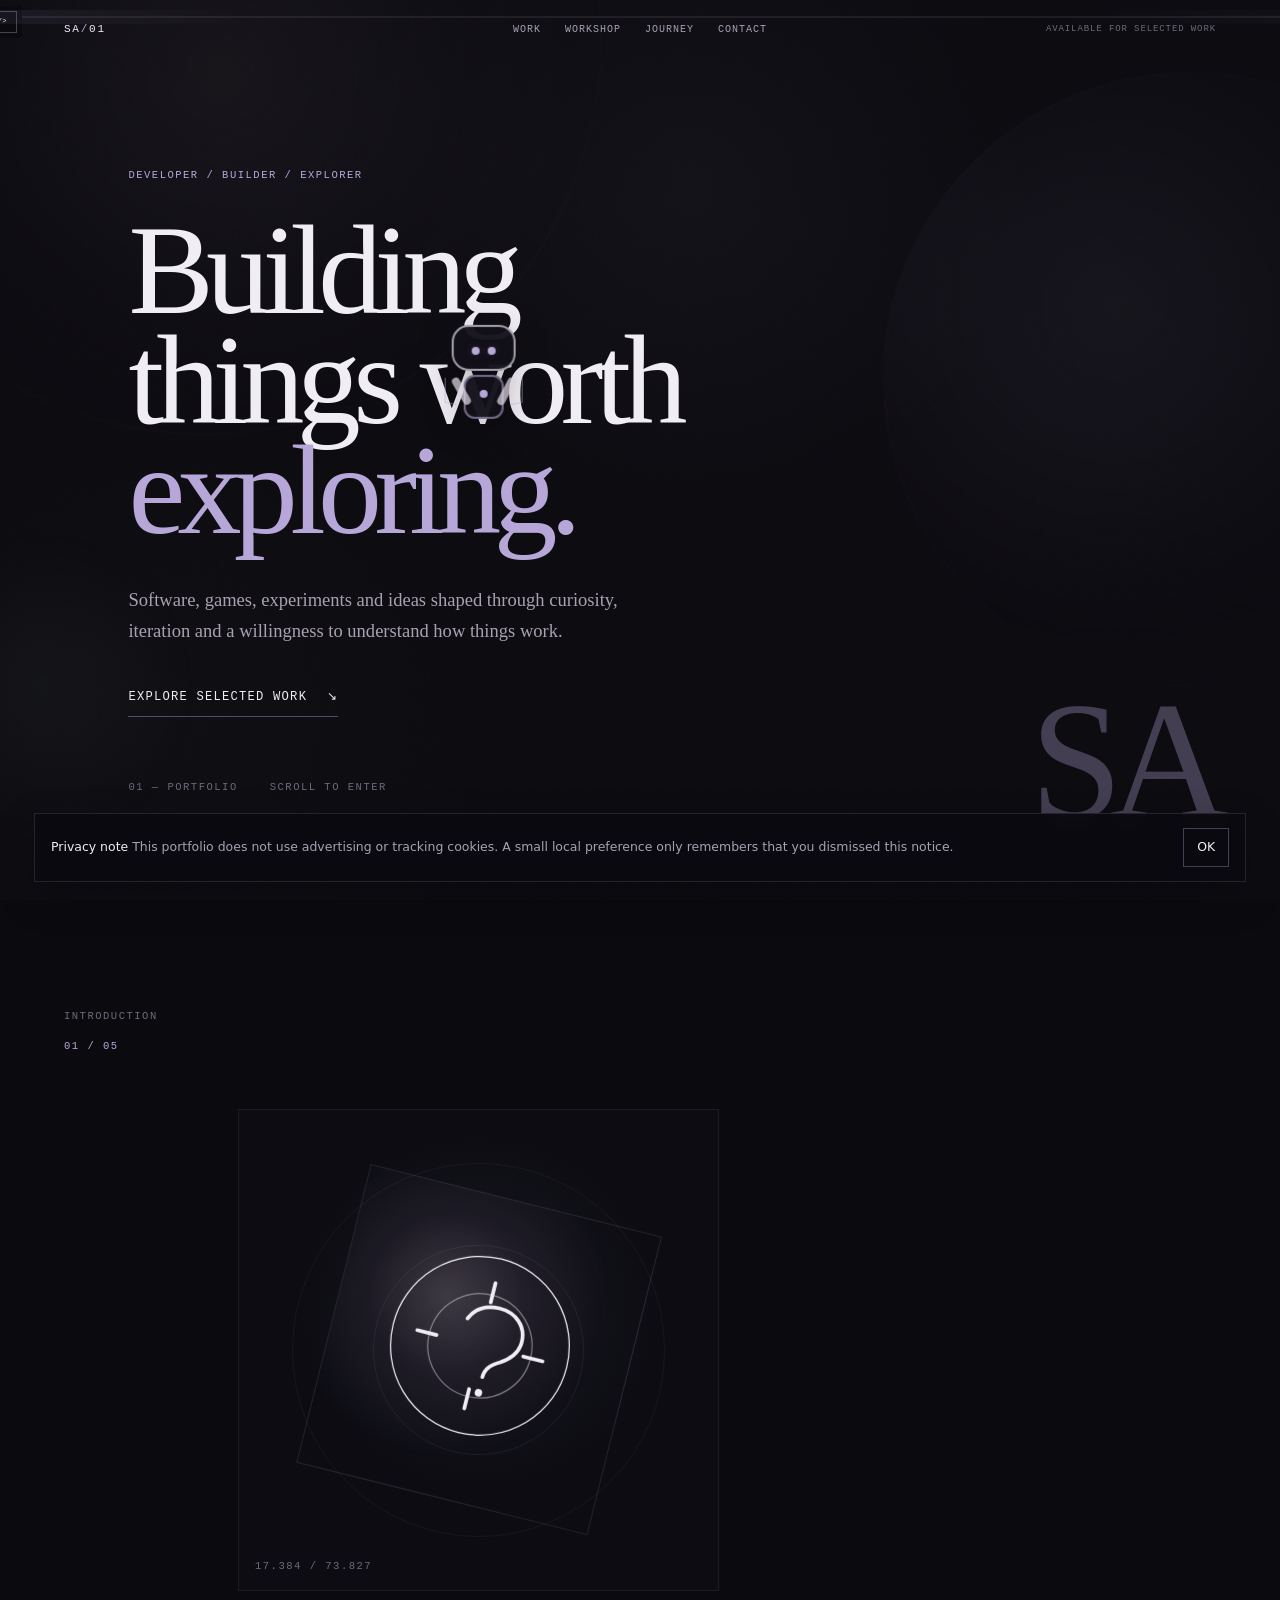
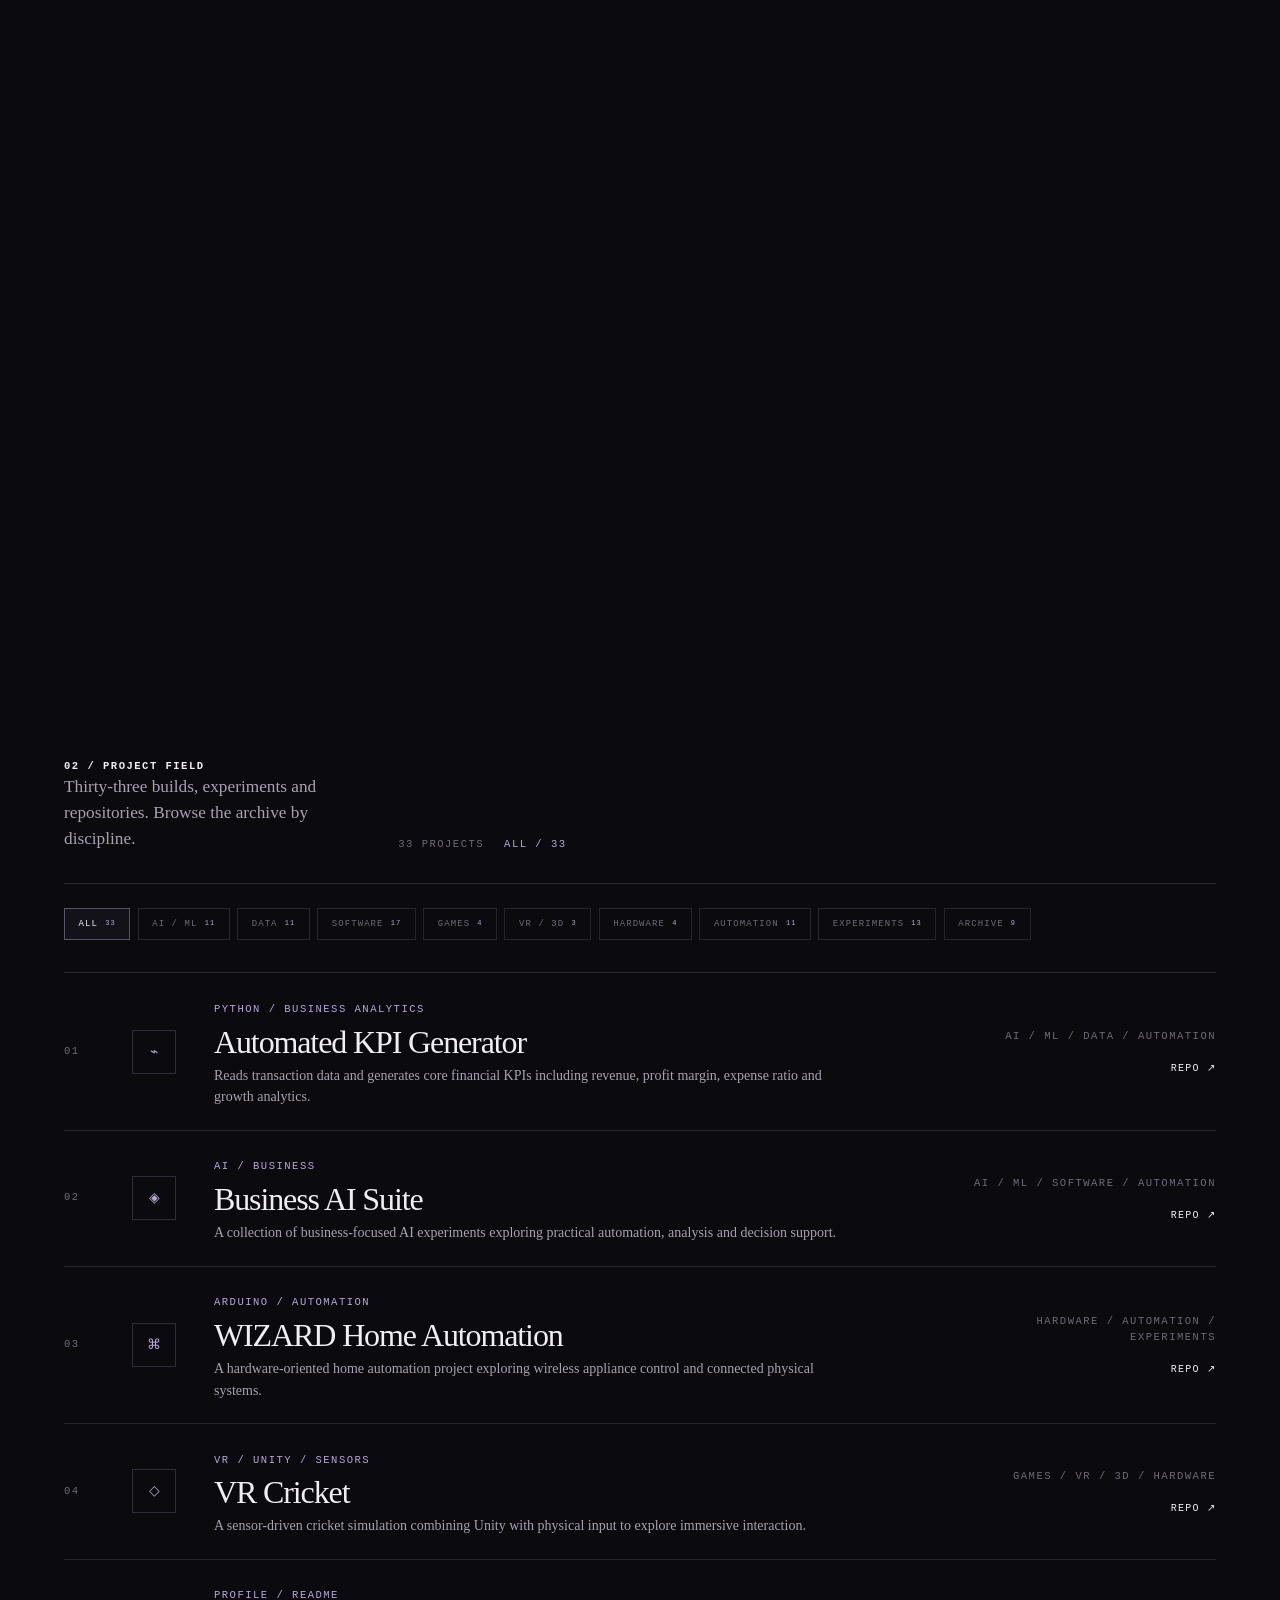
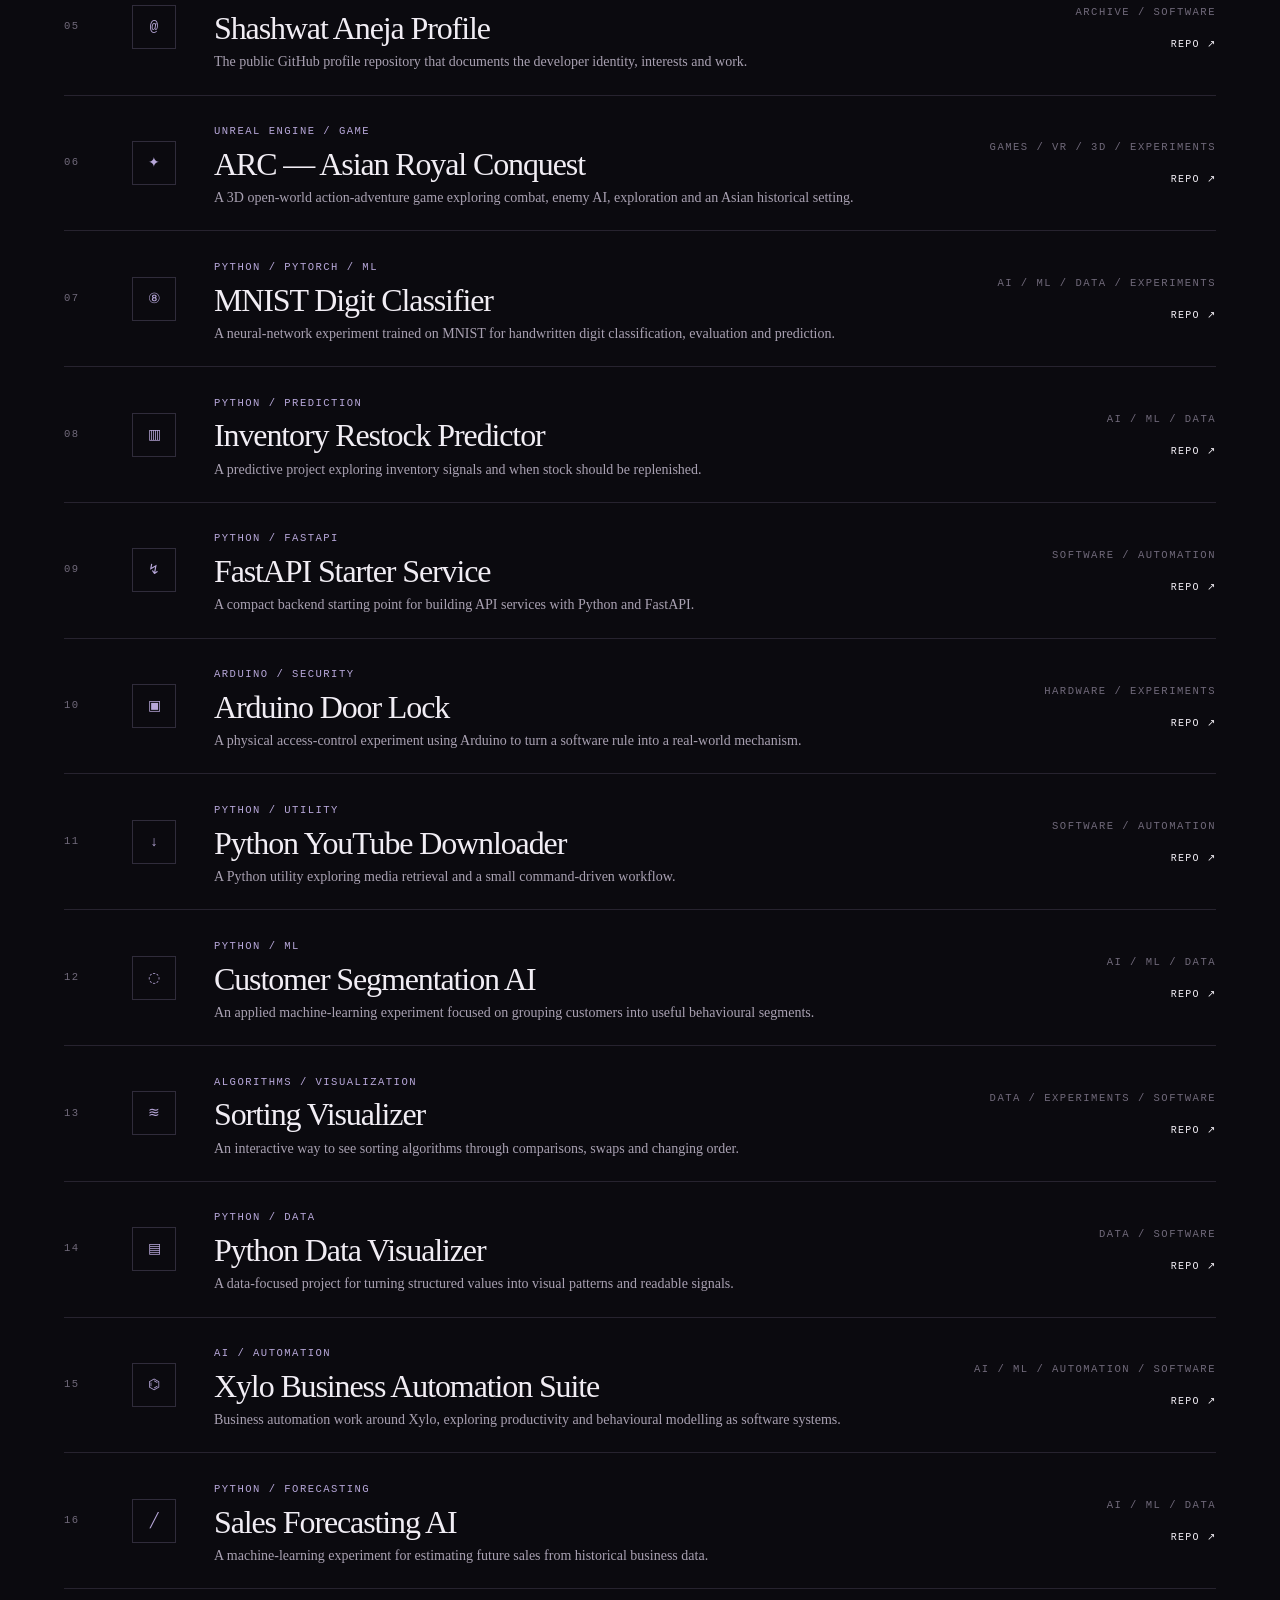
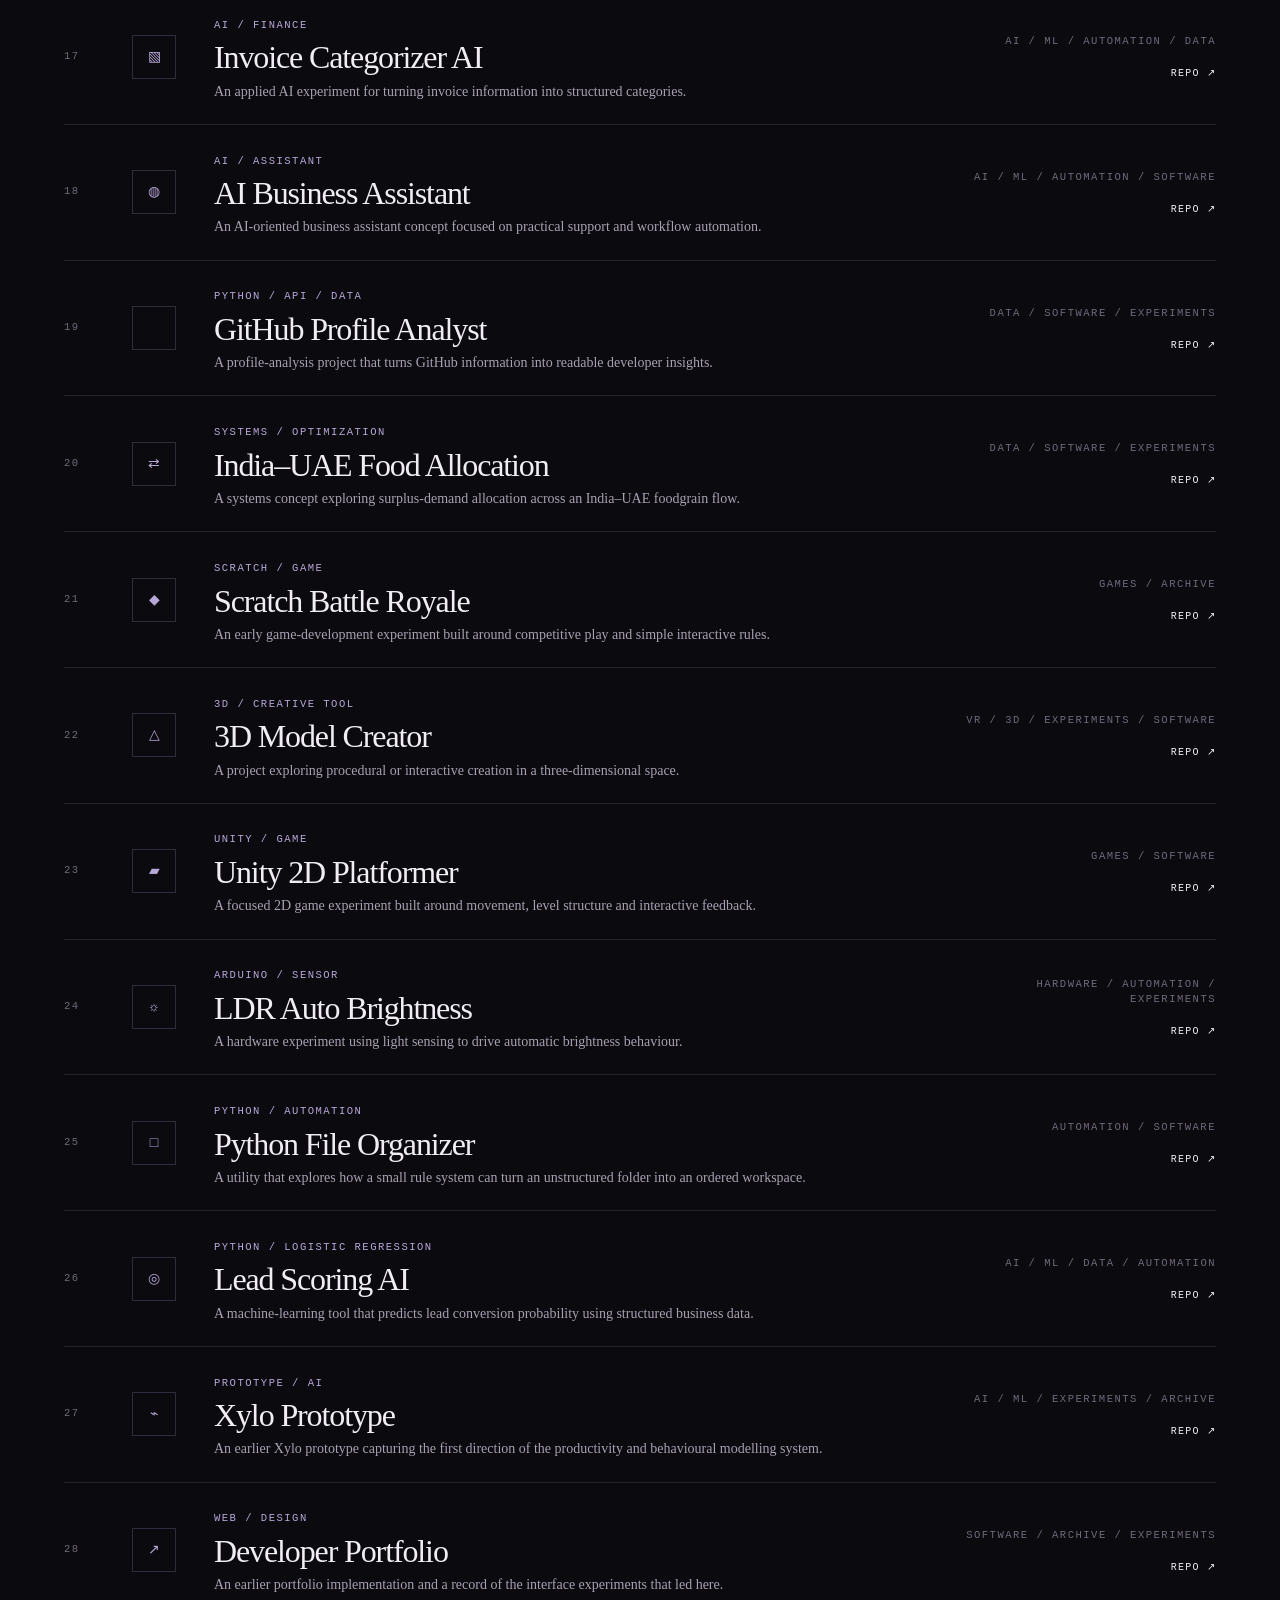
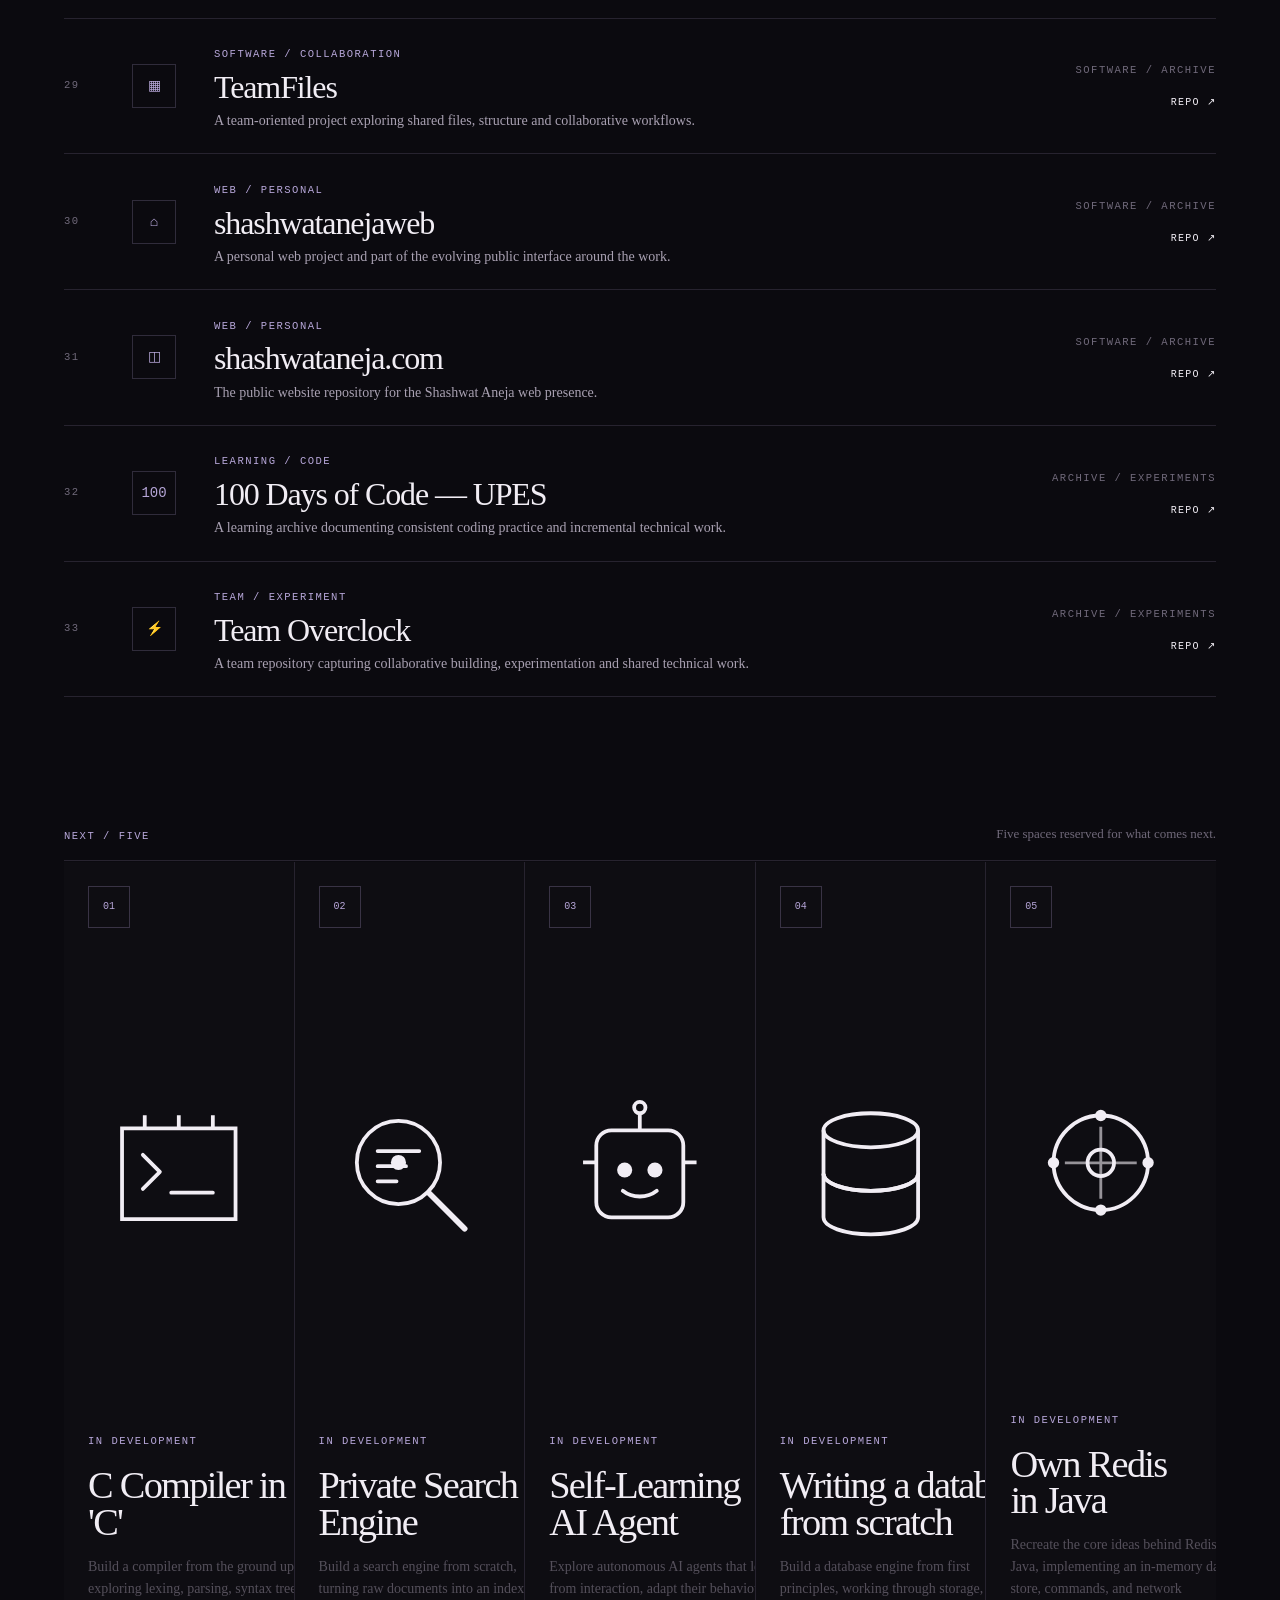
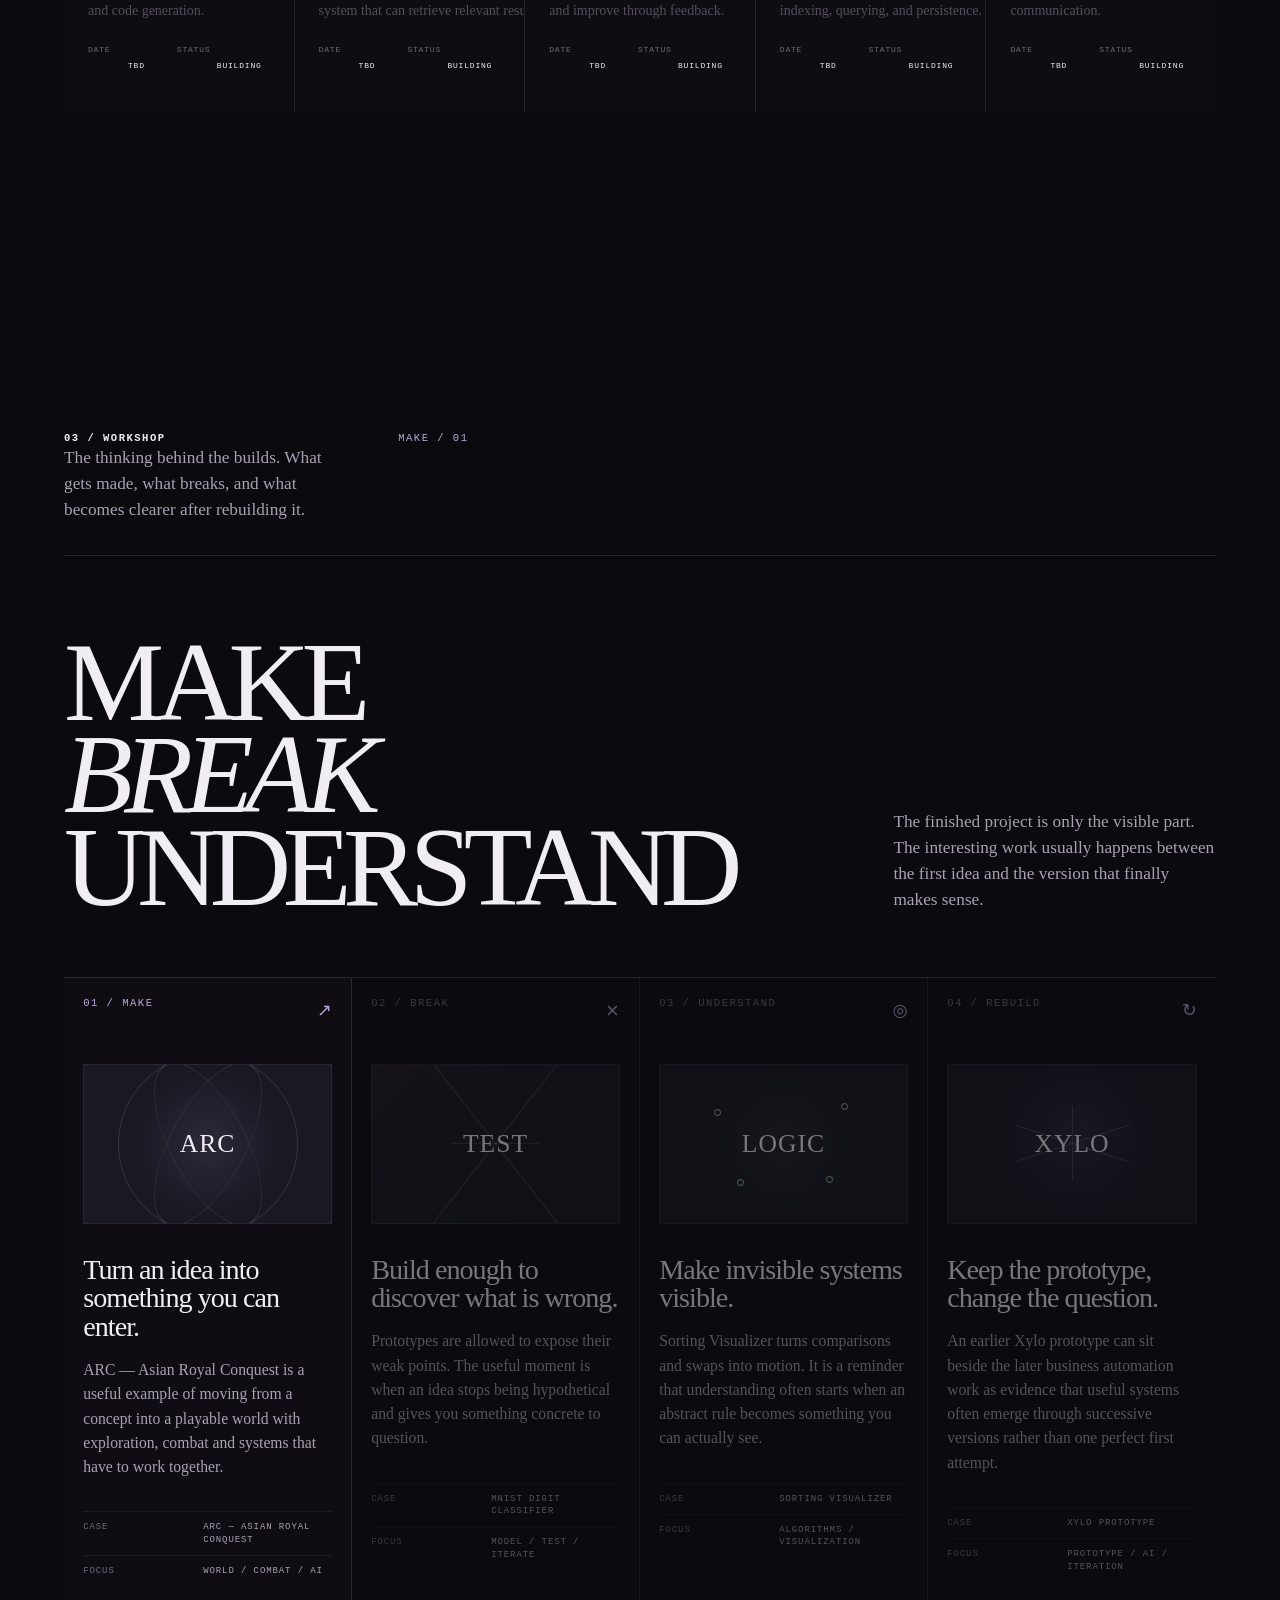
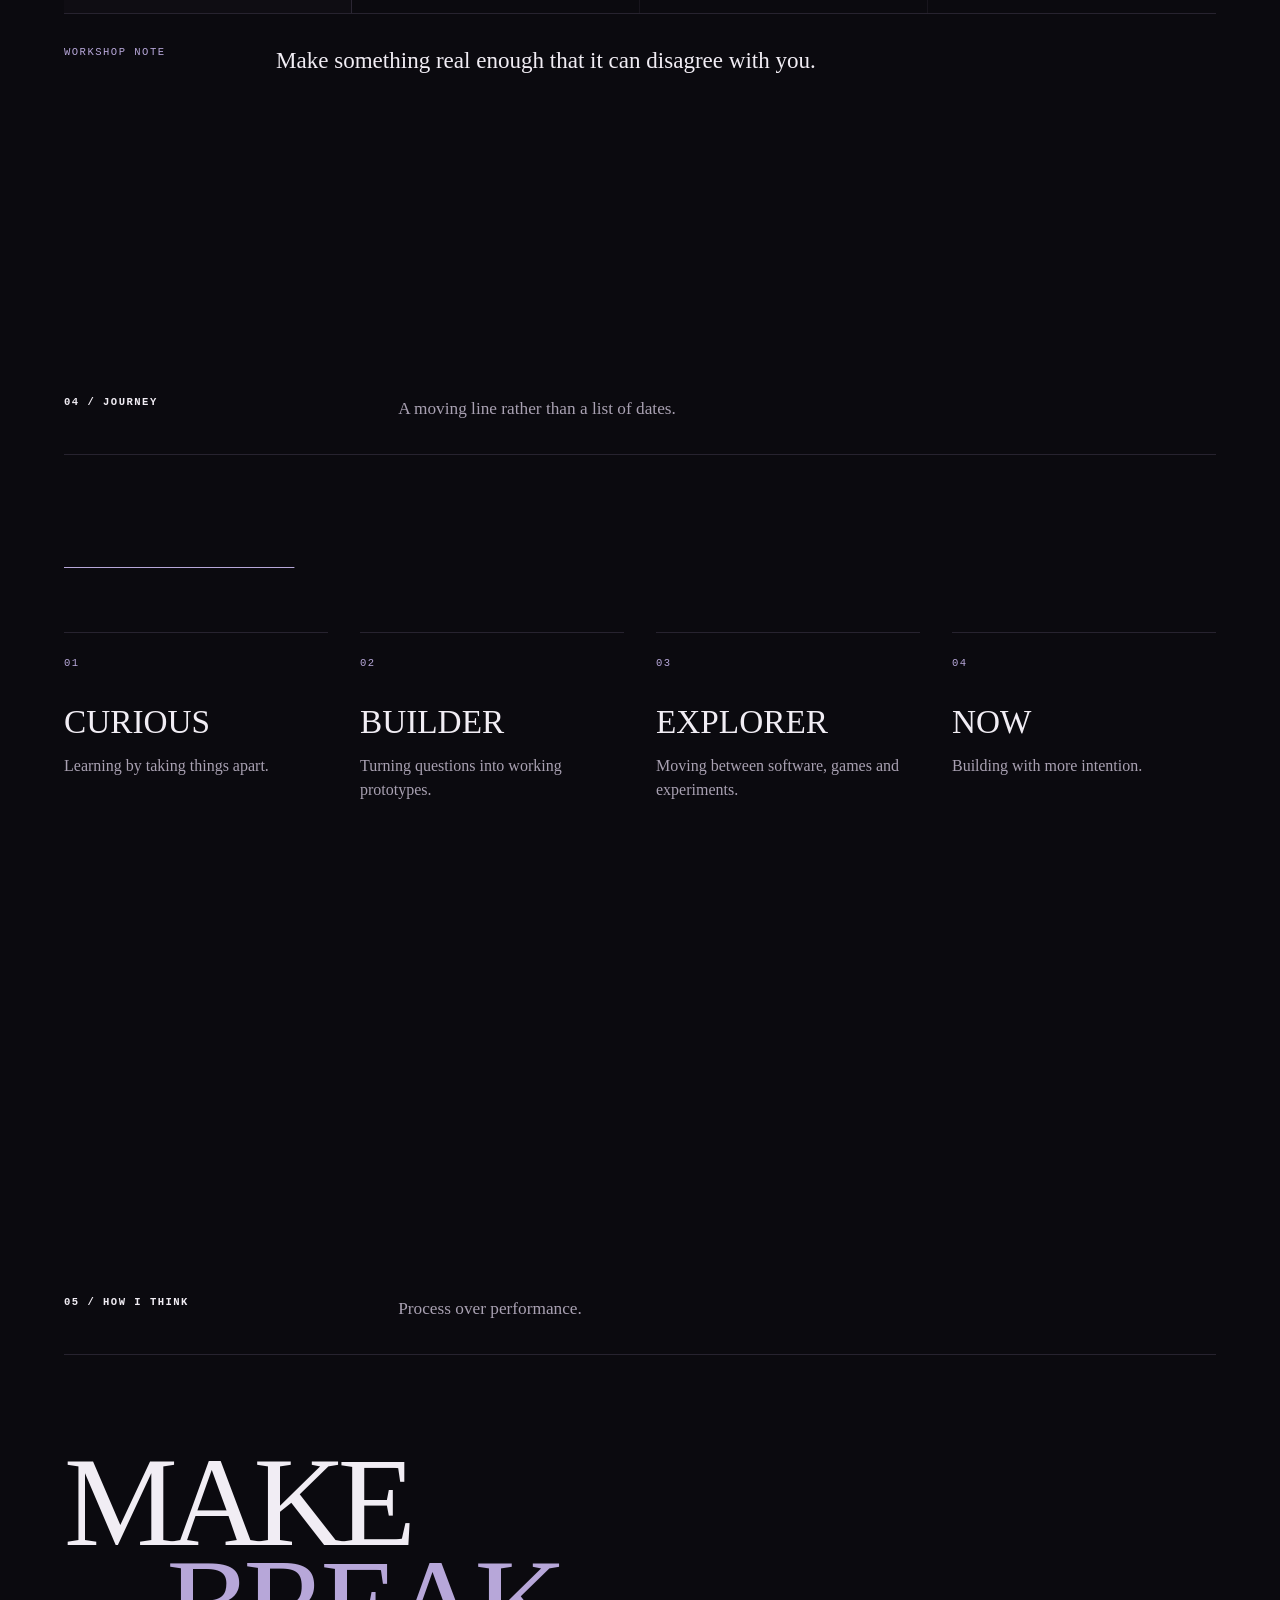
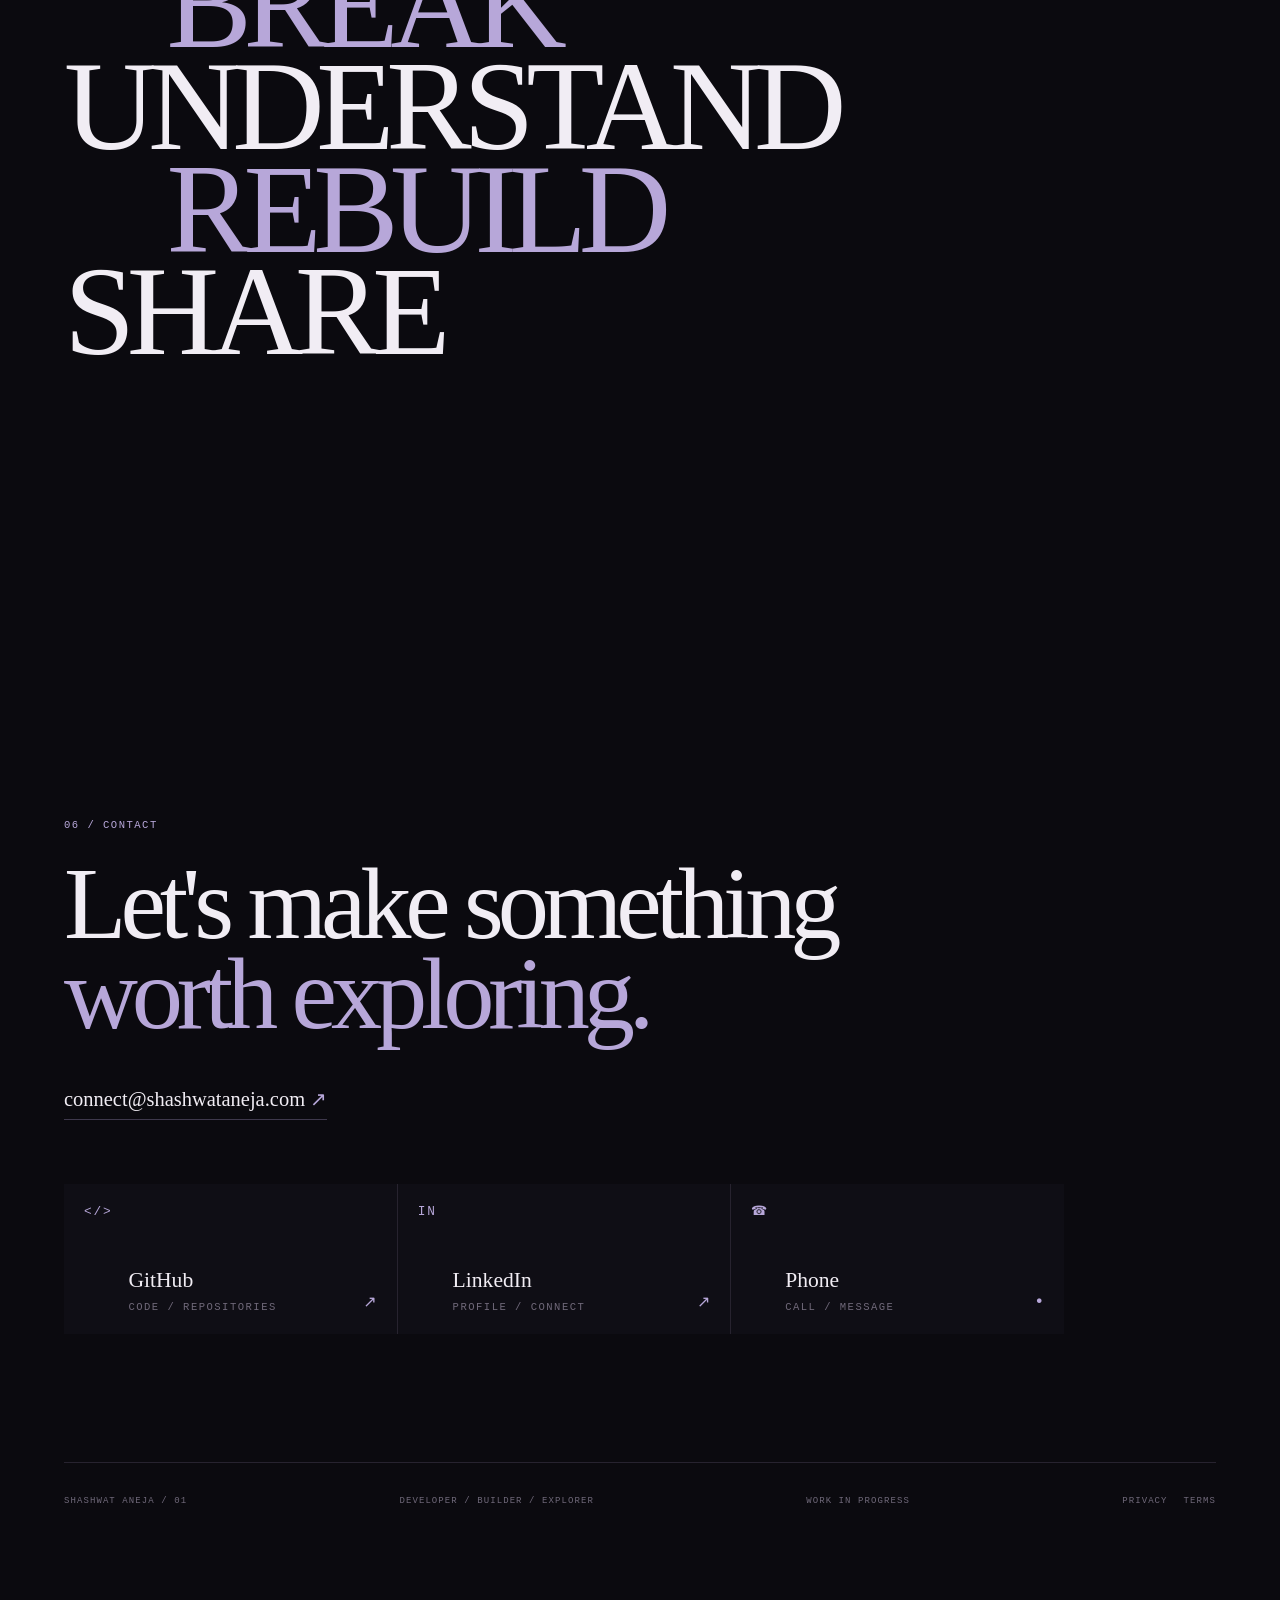
==== commit 045371e2: "Change hero-mark text from '01' to 'SA'" ====
--- a/index.html
+++ b/index.html
@@ -249,7 +249,7 @@
           <span>SCROLL TO ENTER</span>
         </div>
       </div>
-      <div class="hero-mark" aria-hidden="true">01</div>
+      <div class="hero-mark" aria-hidden="true">SA</div>
     </section>
 
     <section class="introduction" id="introduction" data-scroll-section>
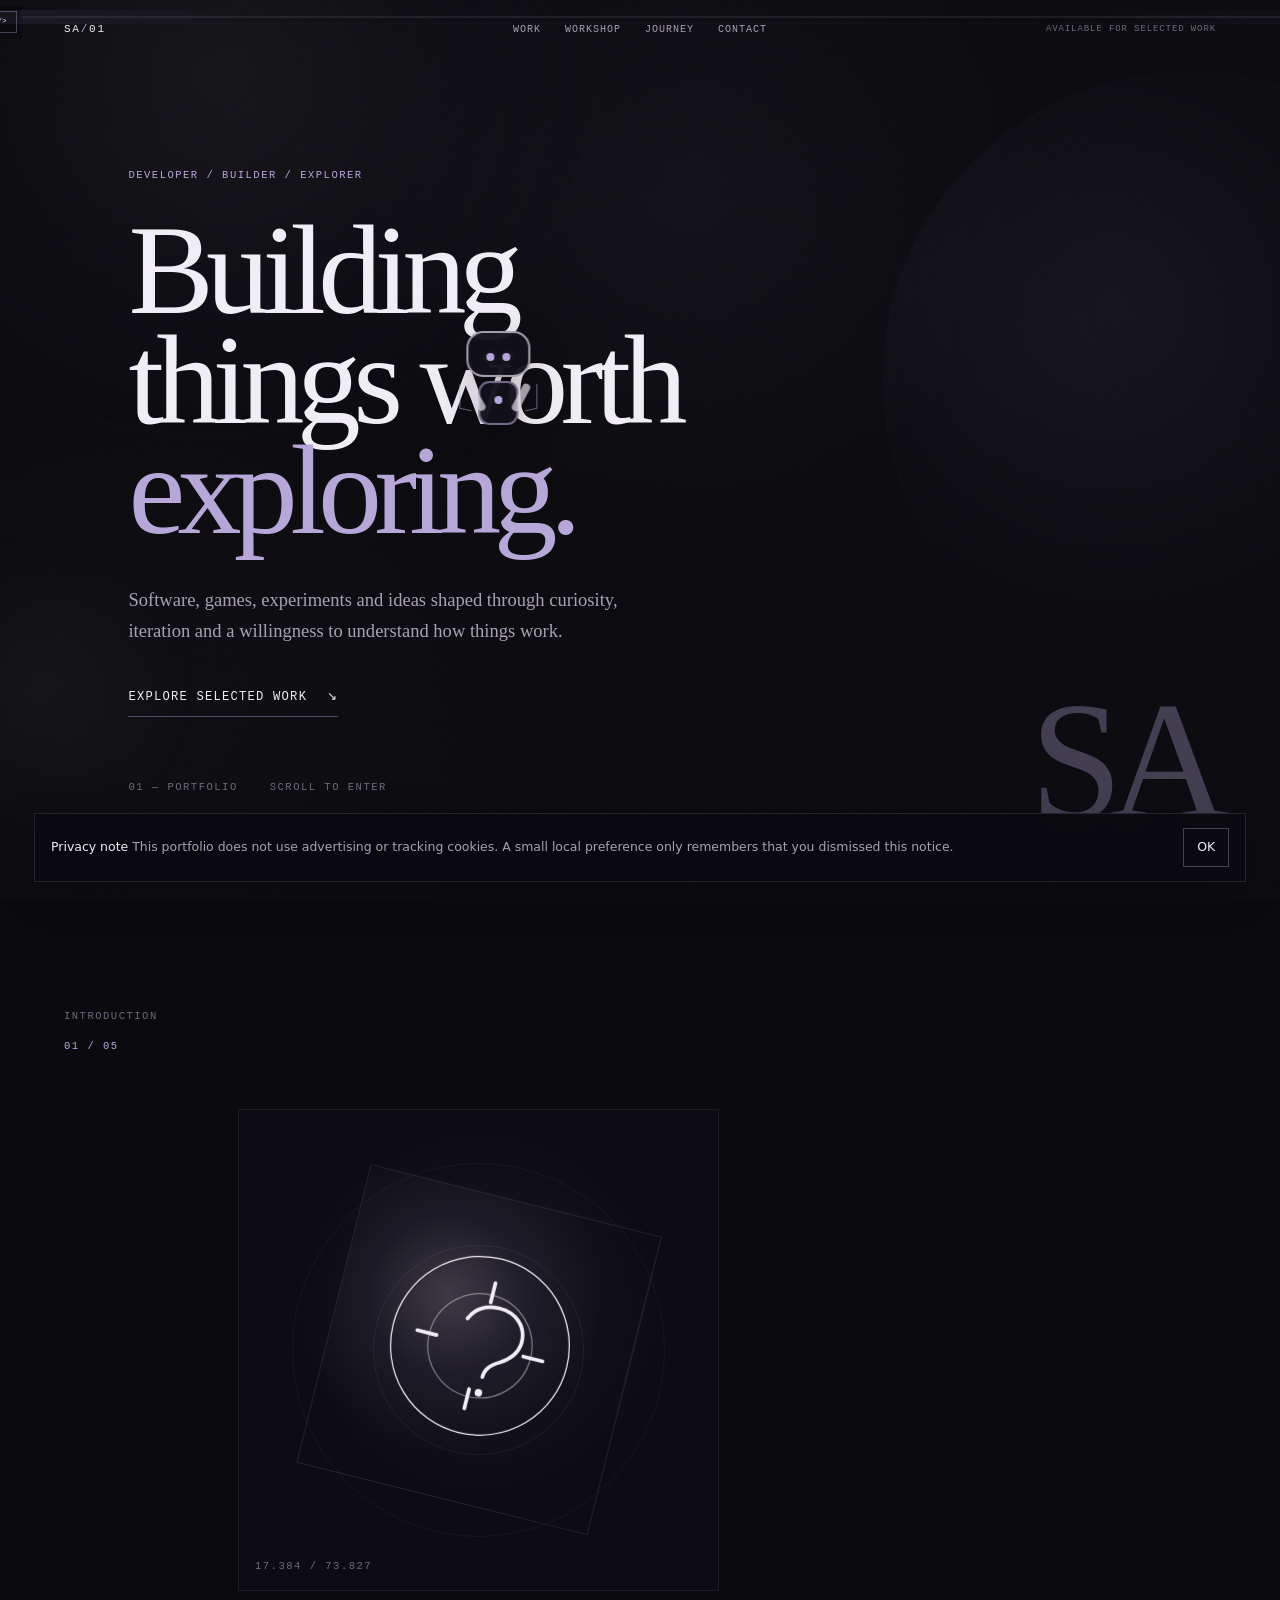
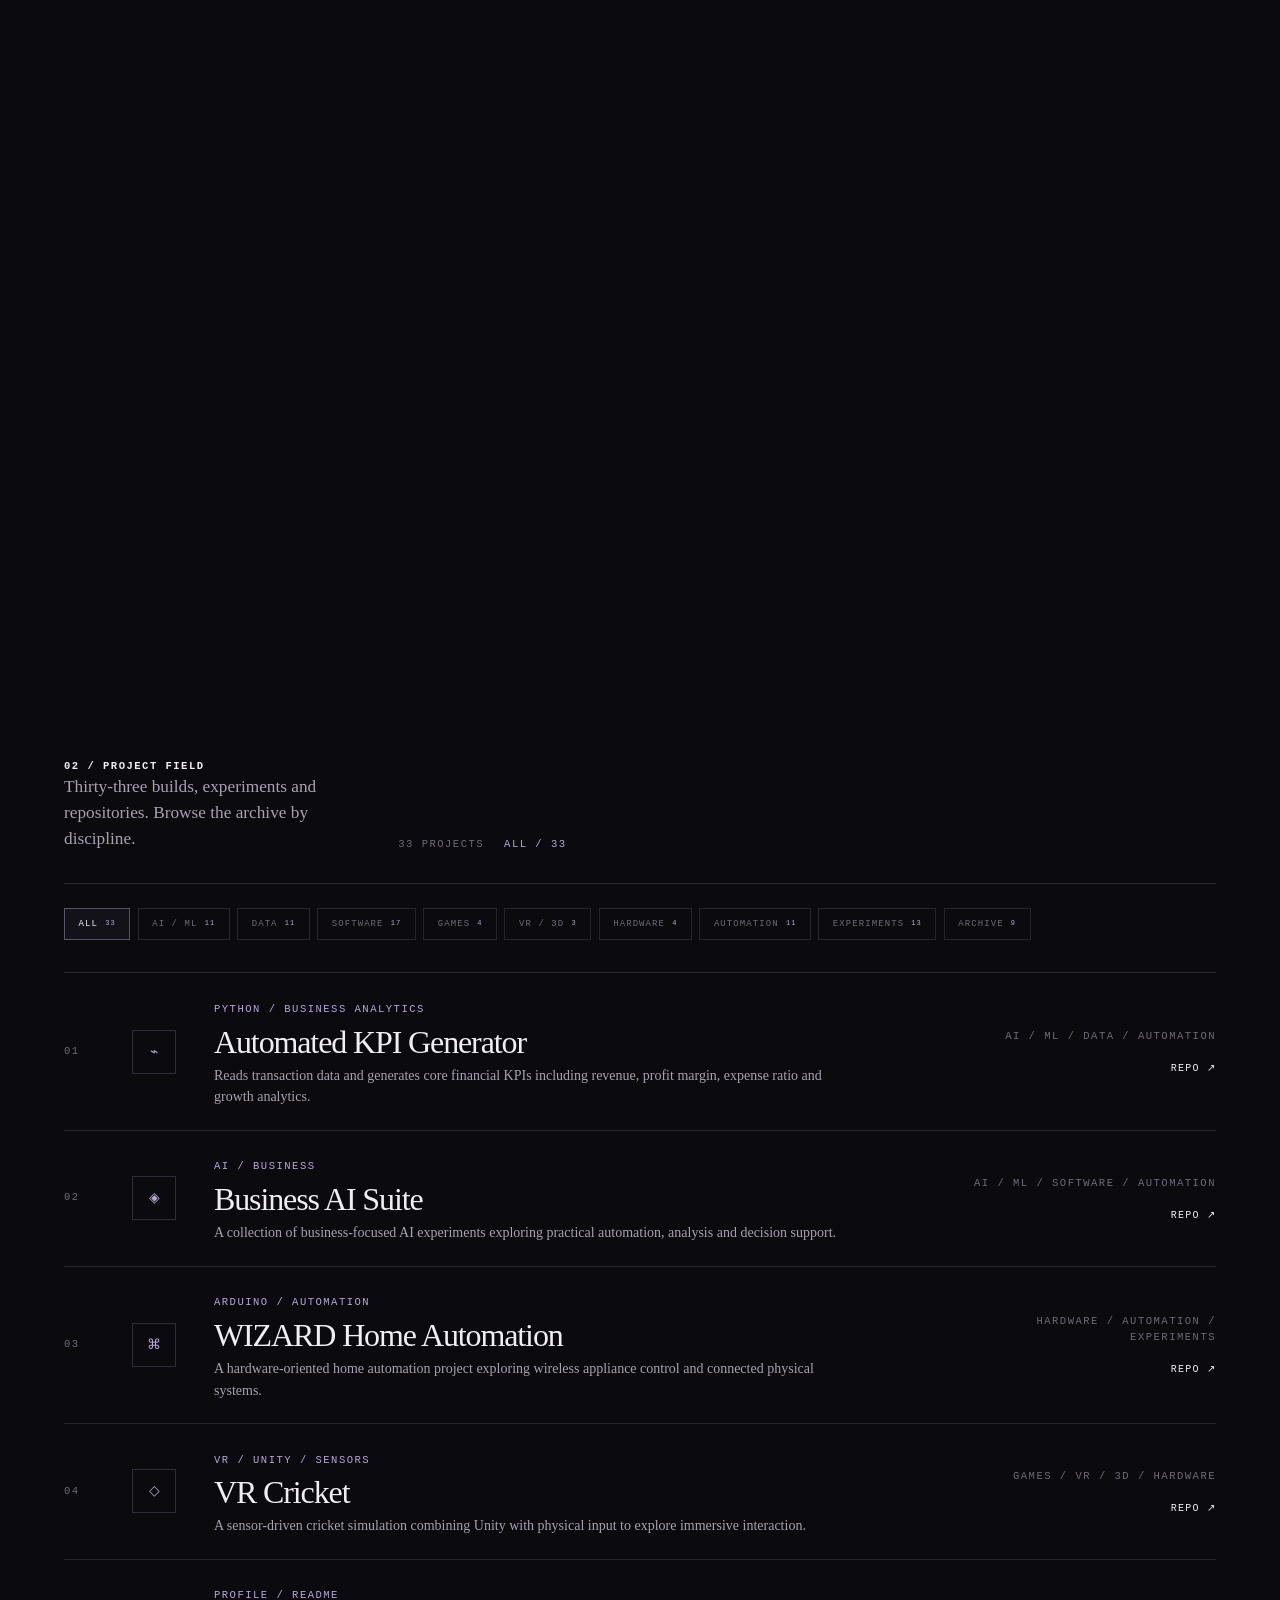
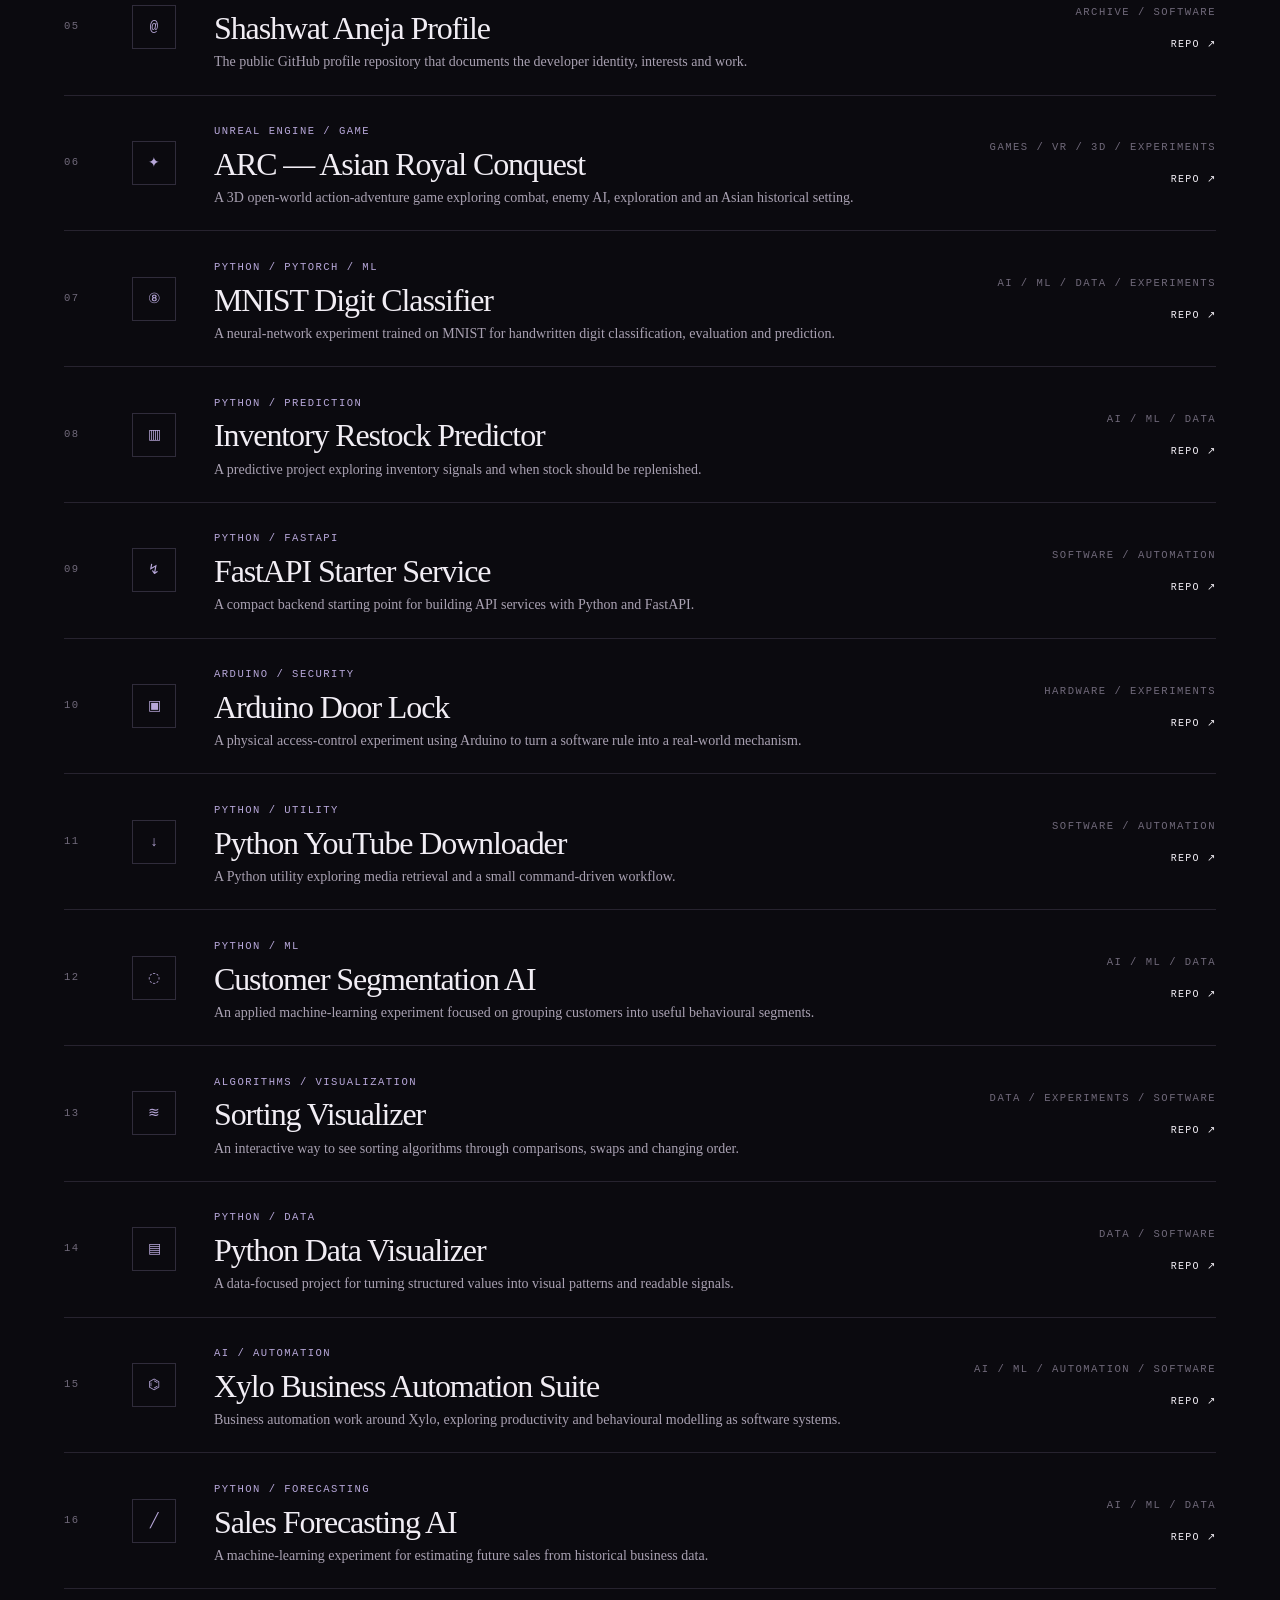
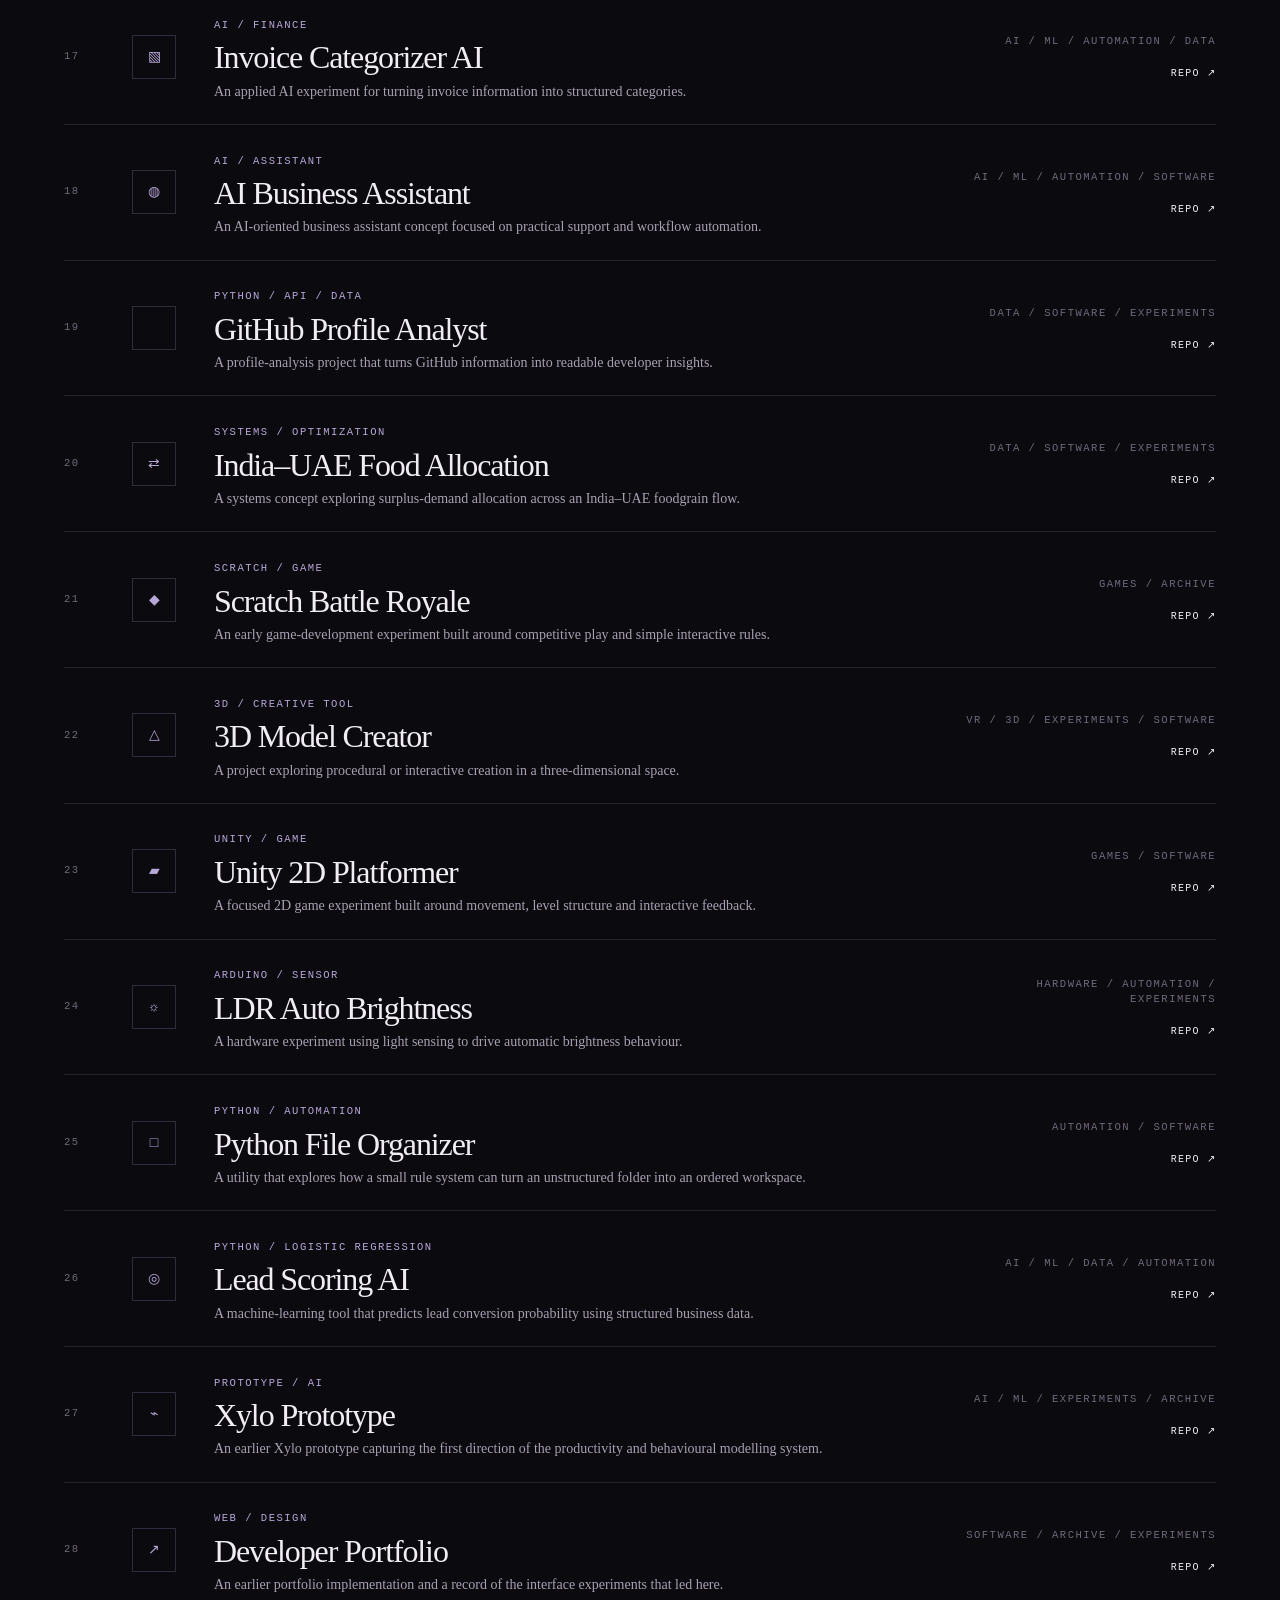
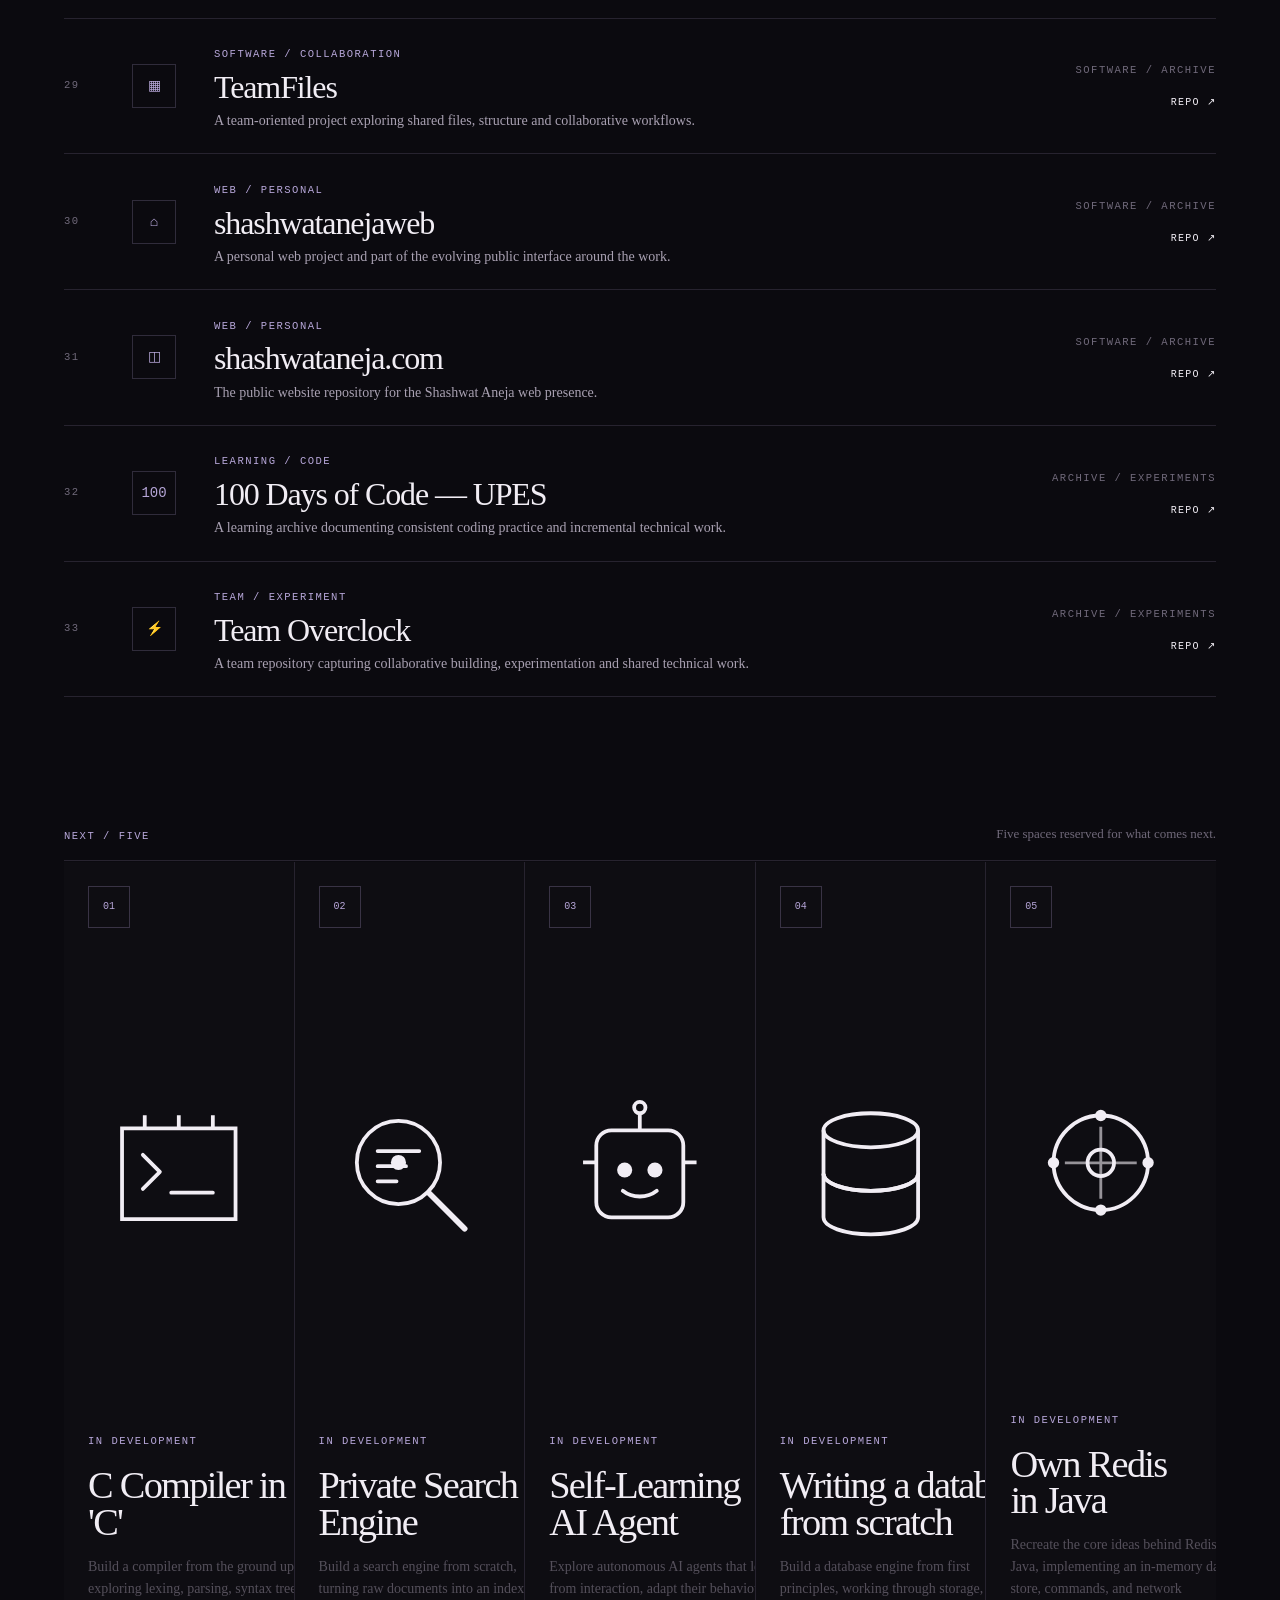
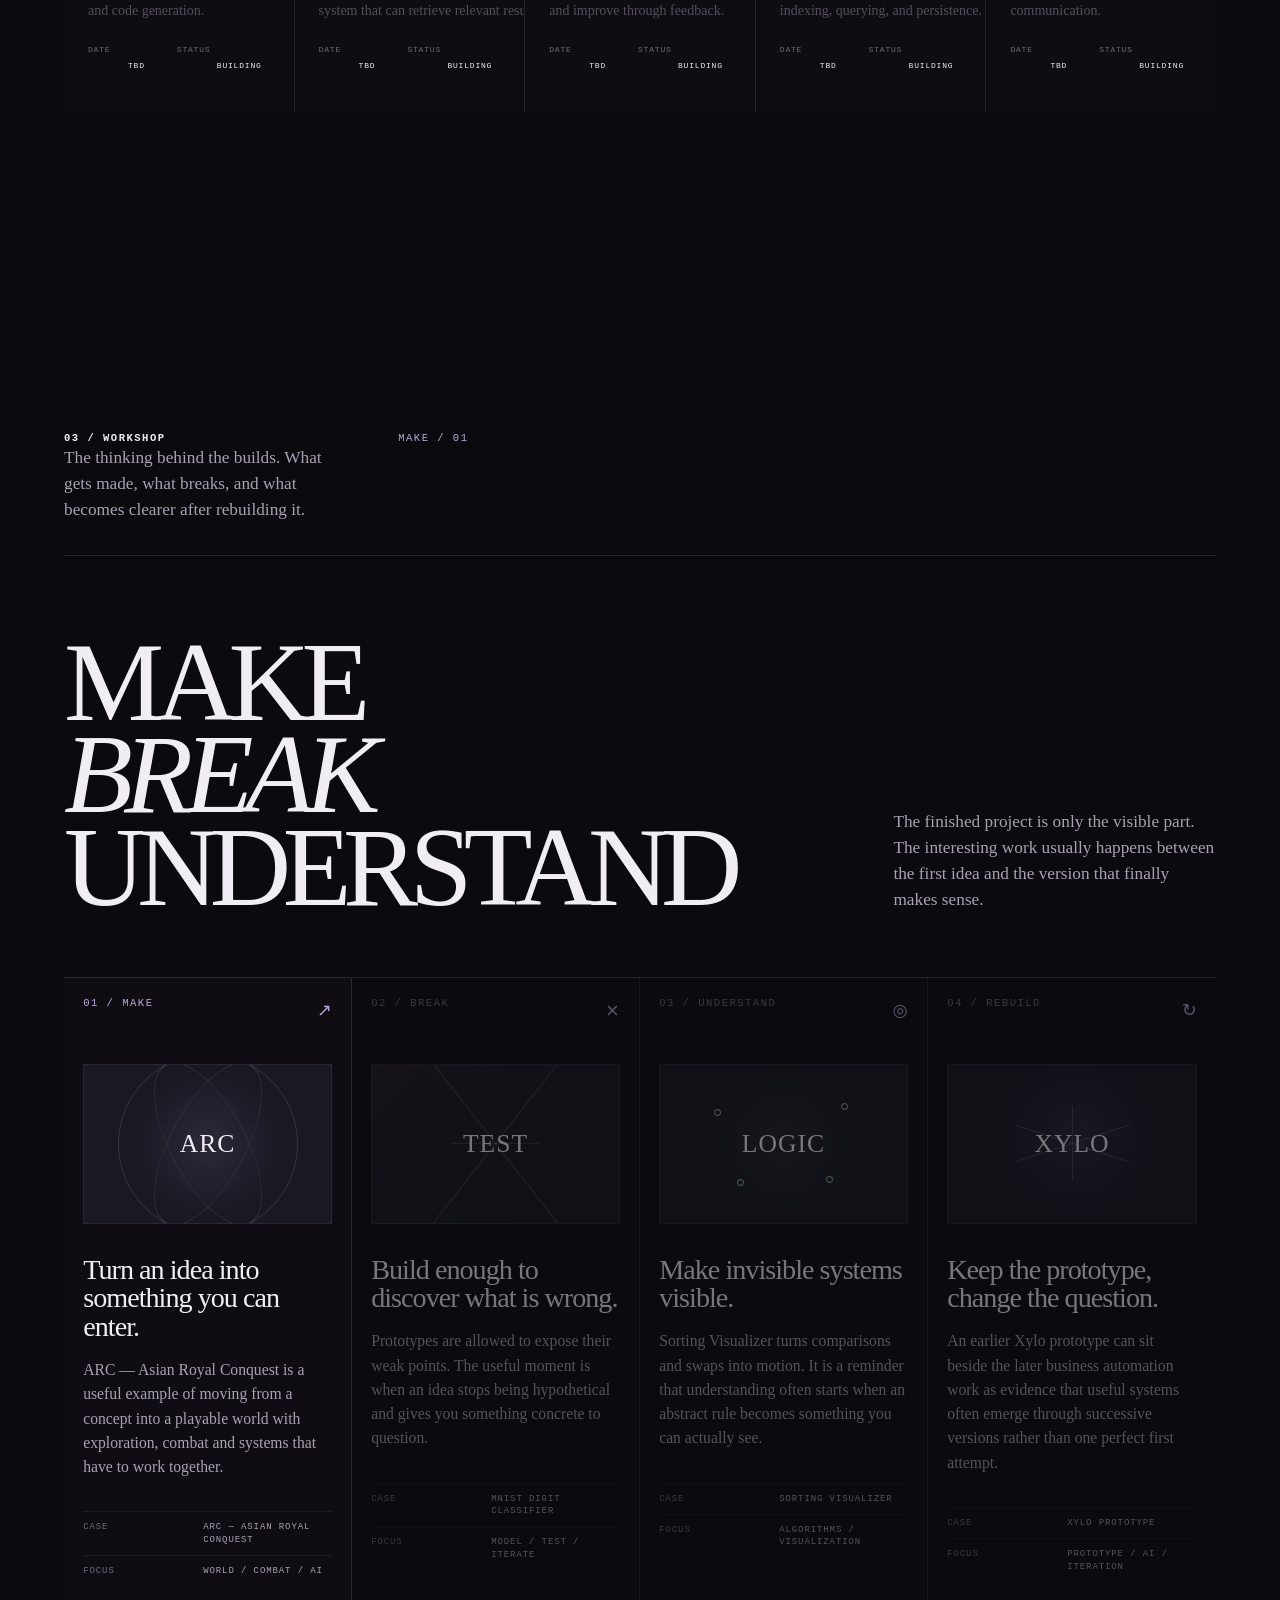
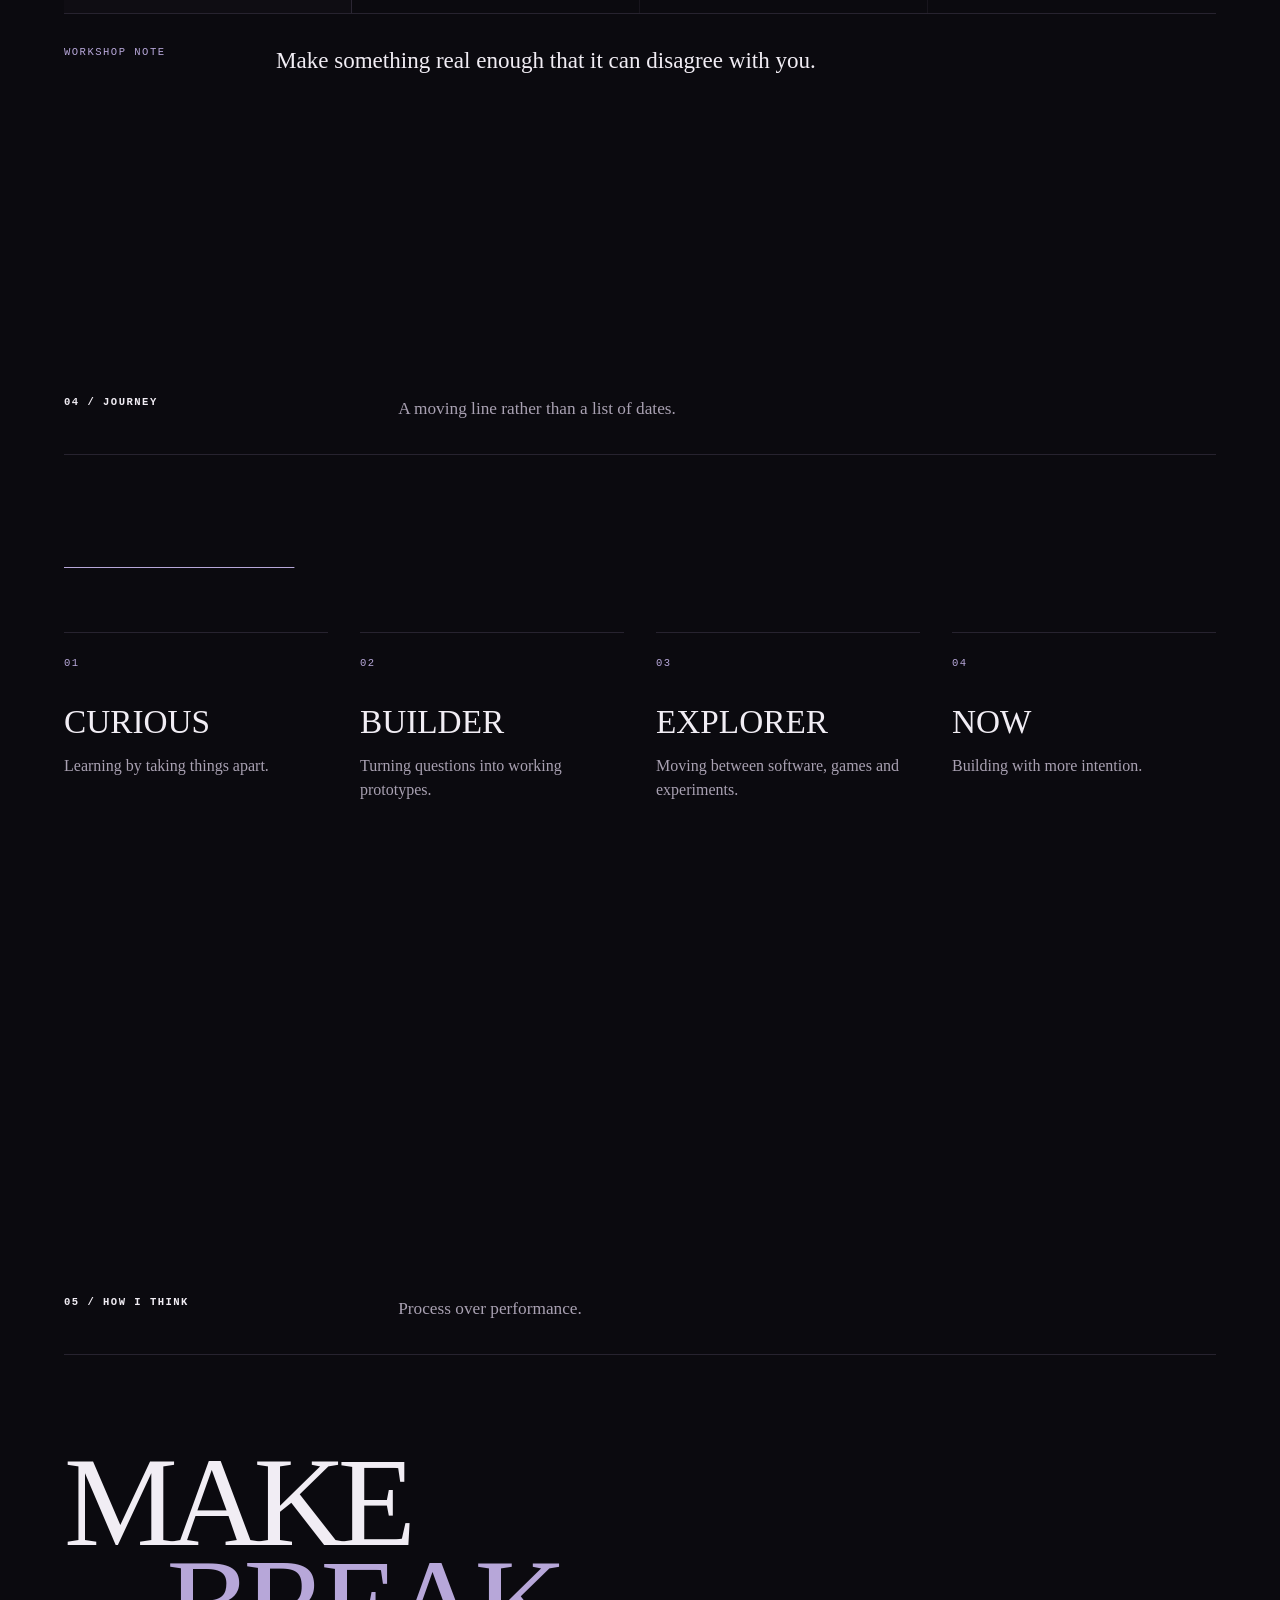
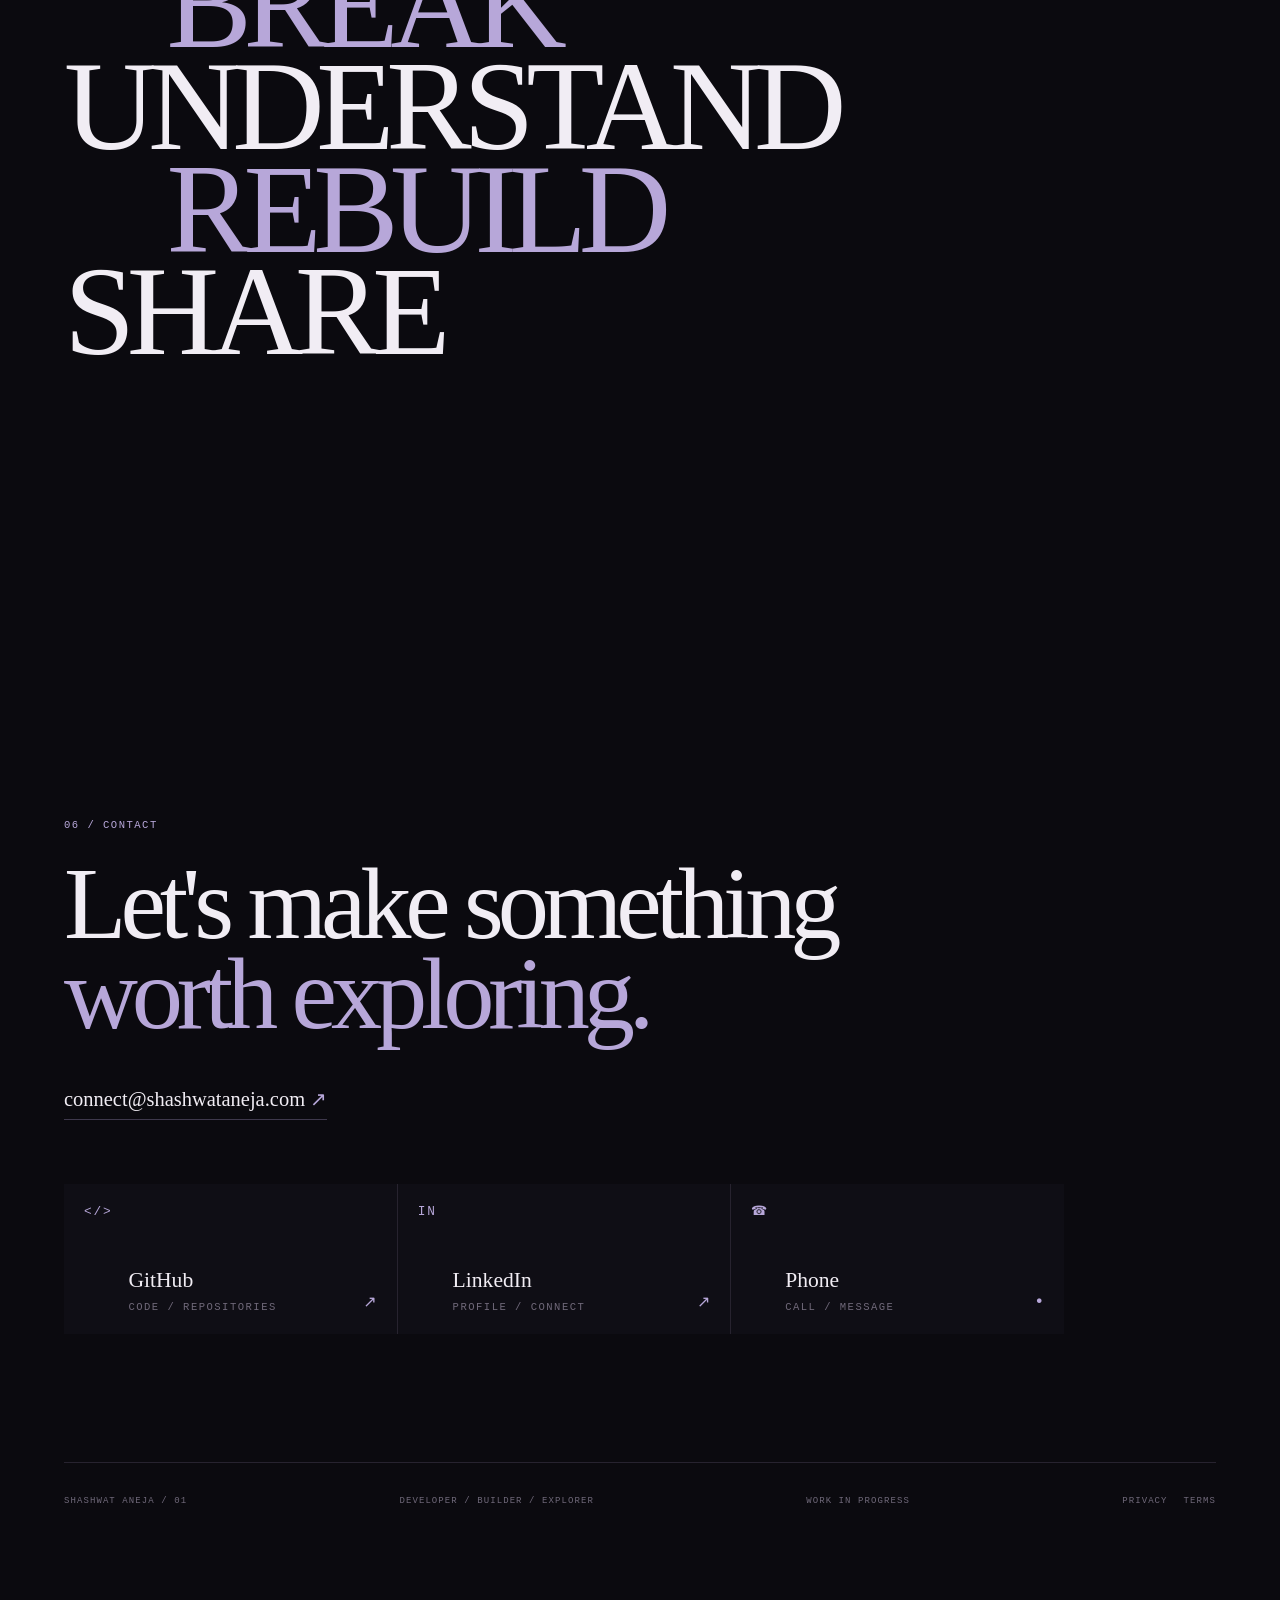
==== commit 48d99bcb: "Add engineering-index CSS and JS files" ====
--- a/index.html
+++ b/index.html
@@ -181,6 +181,7 @@
   <link rel="stylesheet" href="css/introduction.css">
   <link rel="stylesheet" href="css/work.css">
   <link rel="stylesheet" href="css/workshop.css">
+  <link rel="stylesheet" href="css/engineering-index.css">
   <link rel="stylesheet" href="css/responsive.css">
 </head>
 <body>
@@ -610,6 +611,7 @@
   <script src="js/projects-data.js"></script>
   <script src="js/project-ui.js"></script>
   <script src="js/workshop.js"></script>
+  <script src="js/engineering-index.js"></script>
   <script src="js/experience.js"></script>
 </body>
 </html>
